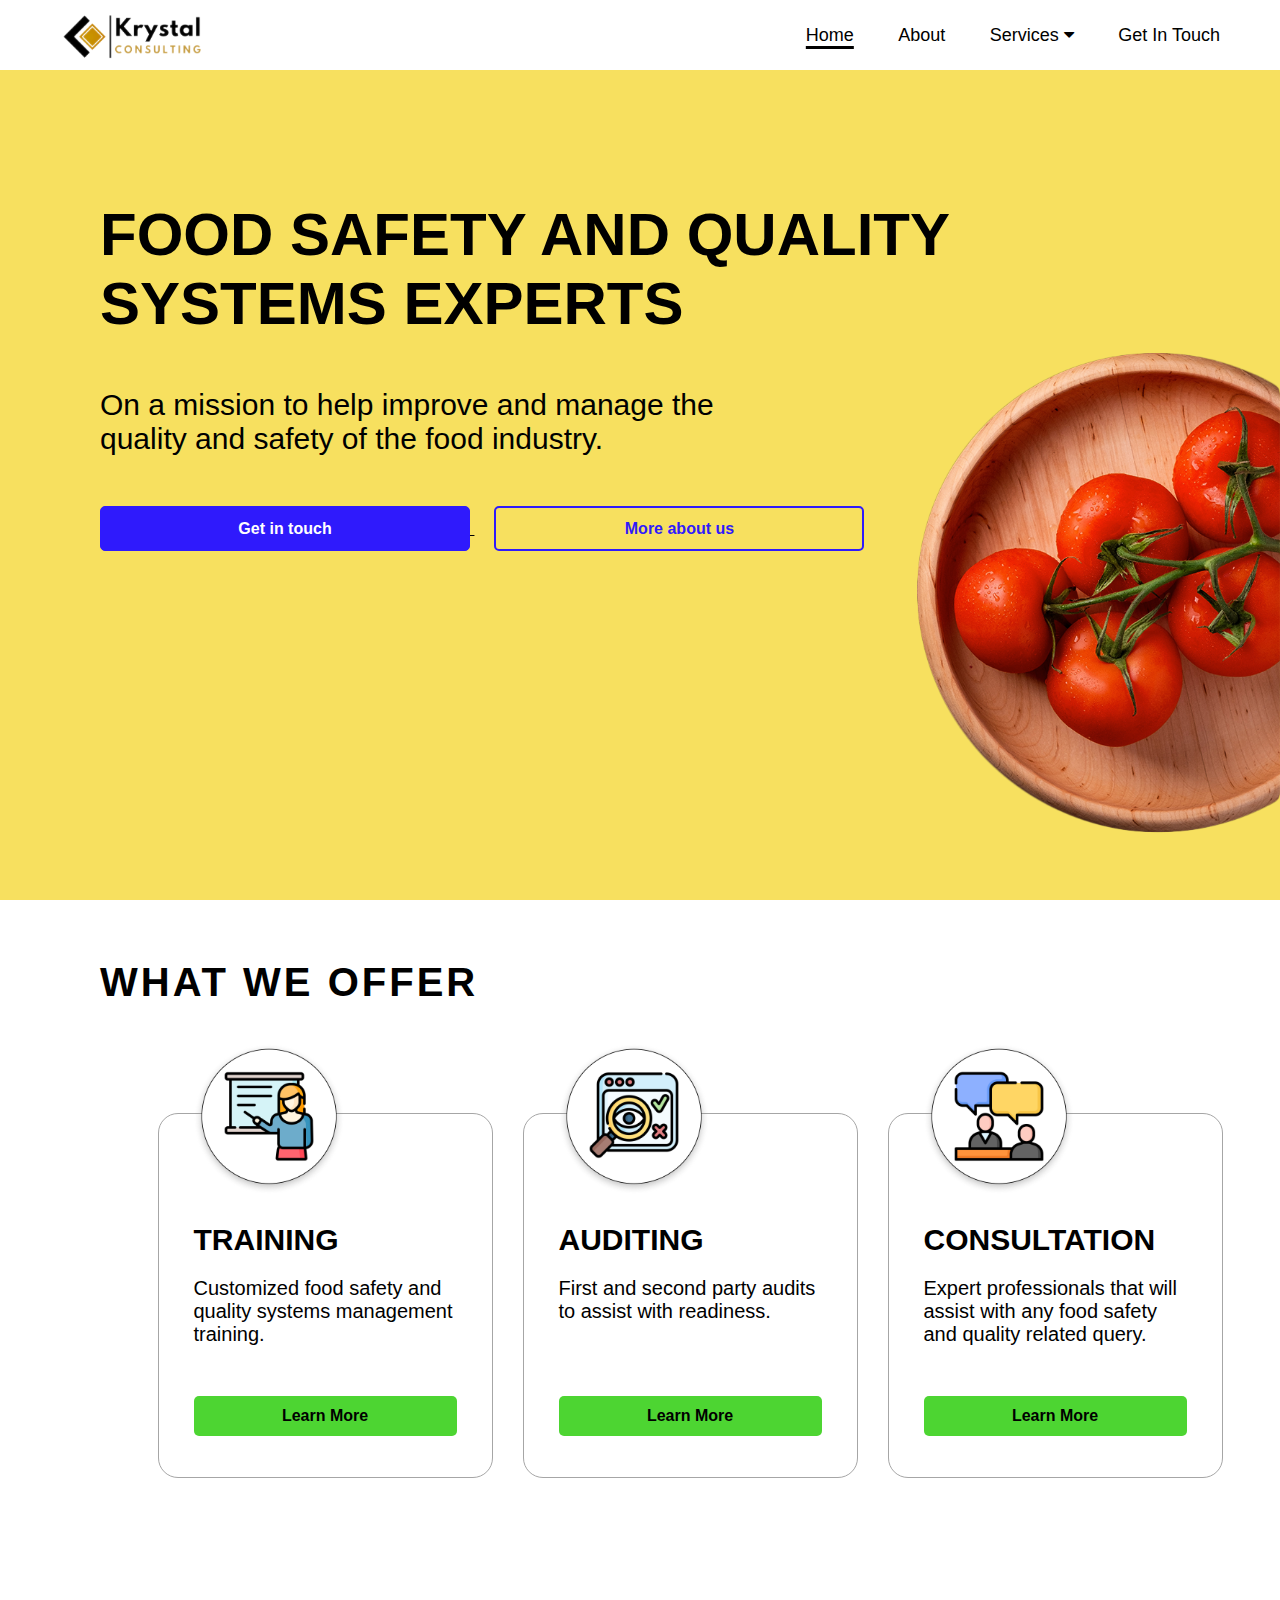
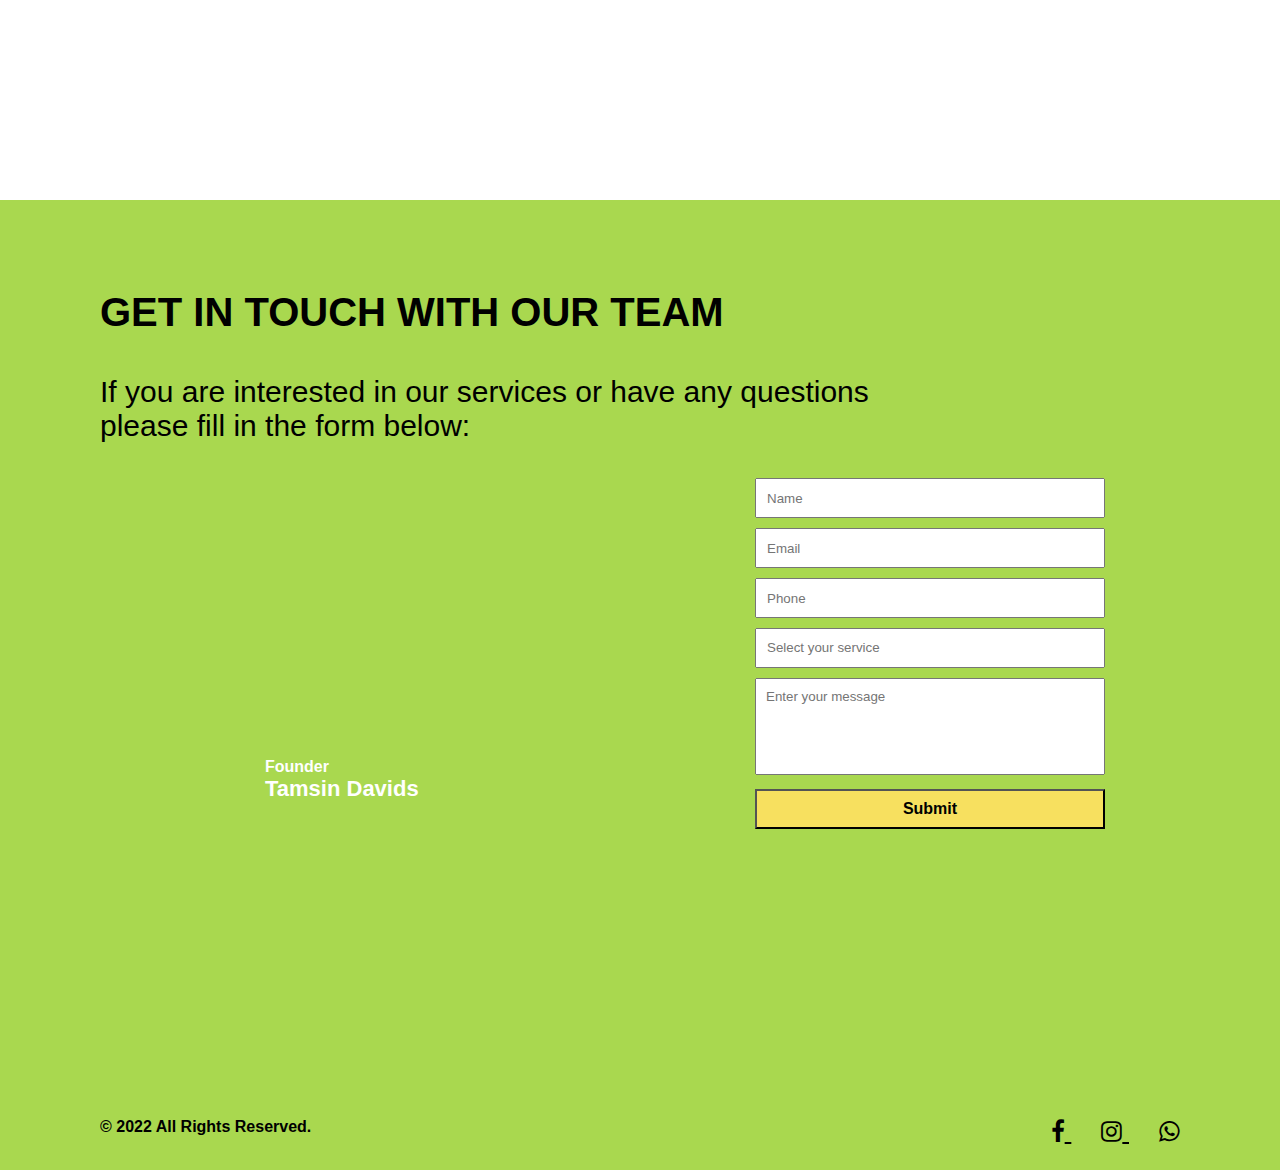
==== index.html @ a452b906 "Update index.html" ====
<!DOCTYPE html>
<html lang="en">

<head>
    <meta charset="UTF-8">
    <meta http-equiv="X-UA-Compatible" content="IE=edge">
    <meta name="viewport" content="width=device-width, initial-scale=1.0">
    <title>Krystal Consulting</title>
    <link rel="stylesheet" href="/css/styles.css">
    <link rel="icon" type="image/png" href="/images/favicon-16x16.png" sizes="16x16" />
    <link rel="icon" type="image/png" href="/images/favicon-32x32.png" sizes="32x32" />
    <link rel="stylesheet" href="https://cdnjs.cloudflare.com/ajax/libs/font-awesome/4.7.0/css/font-awesome.min.css">
</head>

<body>
    <nav>
        <!-- <div class="logo">Krystal Consulting</div> -->
        <a href="/Krystal-Consulting/index.html">
            <img src="/images/logo.png" class="logo-image">
        </a>
        <ul>
            <li><a class="active" href="#">Home</a></li>
            <li><a href="/pages/about-us.html">About</a></li>
            <li>
                <a href="#">Services <span class="fa fa-caret-down"></span></a>
                <ul>
                    <li><a href="/pages/training.html">Training</a></li>
                    <li><a href="/pages/auditing.html">Auditing</a></li>
                    <li><a href="/pages/consulting.html">Consulting</a></li>
                </ul>
            </li>
            <li><a href="#contact">Get In Touch</a></li>
        </ul>
    </nav>
    <div class="landing-content-1">
        <h1>FOOD SAFETY AND QUALITY <br>SYSTEMS EXPERTS</h1>
        <h2>On a mission to help improve and manage the <br>quality and safety of the food industry.</h2>
        <a href="#contact">
            <button class="contact-btn">Get in touch</button>
        </a>
        <a href="/pages/about-us.html">
            <button class="about-btn">More about us</button>
        </a>
        <img src="/images/Tomato.png" class="feature-img">
    </div>
    <div class="landing-content-2">
        <h1>WHAT WE OFFER</h1>
        <div class="services-box">
            <div class="service-card">
                <img src="/images/Icon training.png" class="service-icons">
                <h2>TRAINING</h2>
                <p>Customized food safety and quality systems management training.</p>
                <a href="/pages/training.html">
                    <button class="service-card-btn"> Learn More</button>
                </a>
            </div>
            <div class="service-card">
                <img src="/images/icon Audit.png" class="service-icons">
                <h2>AUDITING</h2>
                <p>First and second party audits to assist with readiness. <br>&nbsp;</p>
                <a href="/pages/auditing.html">
                    <button class="service-card-btn"> Learn More</button>
                </a>
            </div>
            <div class="service-card">
                <img src="/images/Icon consulting.png" class="service-icons">
                <h2>CONSULTATION</h2>
                <p>Expert professionals that will assist with any food safety and quality related query.</p>
                <a href="/pages/consulting.html">
                    <button class="service-card-btn"> Learn More</button>
                </a>
            </div>
        </div>
    </div>
    <div class="contact-content" id="contact">
        <h1>GET IN TOUCH WITH OUR TEAM</h1>
        <p>If you are interested in our services or have any questions
            <br>please fill in the form below:
        </p>
        <div class="contact-box">
            <div class="profile-pic">
                <h2>Founder<br><span>Tamsin Davids</span></h2>
            </div>
            <div class="contact-form">
                <form action="#" class="contact-us-form">
                    <input name="name" type="text" placeholder="Name">
                    <input name="email" type="email" placeholder="Email">
                    <input name="phone" type="number" placeholder="Phone">
                    <input type="text" name="contact-services" placeholder="Select your service"
                        list="contact-services">
                    <datalist id="contact-services">
                        <option value="Auditing">
                        <option value="Training">
                        <option value="Consulting">
                    </datalist>
                    <textarea name="message" rows="5" placeholder="Enter your message"></textarea>
                    <button class="contact-us-btn">Submit</button>
                </form>
            </div>
        </div>
    </div>
    <footer class="footer">
        <div class="copyright">
            &copy; 2022 All Rights Reserved.
        </div>
        <div class="social-links">
            <a href="https://www.facebook.com/profile.php?id=100067646456523">
                <i class="fa fa-facebook-f"></i>
            </a>
            <a href="https://www.instagram.com/krystal_farms/">
                <i class="fa fa-instagram"></i>
            </a>
            <a href="https://wa.me/27670206559?text=Hello">
                <i class="fa fa-whatsapp"></i>
            </a>
        </div>
    </footer>
</body>

</html>
---- css/styles.css ----
*{
    margin: 0;
    padding: 0;
    font-family: 'Poppins', sans-serif;
    font-weight: 500;
    box-sizing: border-box;
    color: black;
}
body{
    background: #FFF;
}
nav{
    background: #FFF;
    position: fixed;
    width: 100%;
    z-index: 1;
}
nav::after{
    content: '';
    clear: both;
    display: table;
}
/* nav .logo{
    float: left;
    font-size: 27px;
    font-weight: 600;
    line-height: 70px;
    padding-left: 60px;
} */
nav .logo-image{
    float: left;
    height: 60px;
    padding-left: 60px;
    padding-top: 10px;
}
nav ul{
    float: right;
    list-style: none;
    margin-right: 40px;
    position: relative;
}
nav ul li{
    display: inline-block;
    margin: 0 5px;
}
nav ul li a{
    text-decoration: none;
    line-height: 70px;
    font-size: 18px;
    padding: 8px 15px;
}
nav ul li a:hover{
    background: #FFF;
    transition: .5s;
    color: #A6A6A6;
}
nav ul ul{
    position: absolute;
    top: 70px;
    opacity: 0;
    visibility: hidden;
    transition: 0.5s;
}
nav ul li:hover > ul{
    opacity: 1;
    top: 70px;
    visibility: visible;
    
}
nav ul ul li{
    position: relative;
    margin: 0;
    width: 150px;
    float: none;
    display: list-item;
    border-bottom: 1px solid rgba(0, 0, 0, 0.3);
    background: #FFF;
}
nav ul ul li a{
    line-height: 50px;
}
a.active{
    background: #FFF;
    margin-top: 10px;
    transition: .5s;
    color: #000;
    text-decoration: underline;
    text-decoration-thickness: 3px;
    text-underline-offset: 5px;
}

/* 
==========================================================
Landing Page 
==========================================================
*/

.landing-content-1{
    background: #F7E05F;
    height: 100vh;
    width: 100%;
    padding-left: 100px;
}
.landing-content-1 h1{
    padding-top: 200px;
    font-size: 60px;
    font-weight: 700;
}
.landing-content-1 h2{
    padding-top: 50px;
    padding-bottom: 50px;
    font-size: 30px;
    font-weight: 500;
}
.landing-content-1 .contact-btn{
    height: 45px;
    width: 370px;
    padding: 5px 15px;
    background-color: #2F1AFC;
    border: 1px solid #2F1AFC;
    font-size: 16px;
    font-weight: 600;
    color: #FFF;
    line-height: 1;
    border-radius: 5px;
    outline: none;
    cursor: pointer;
    transition: .3s;
    margin: 0;
}
.landing-content-1 .about-btn{
    height: 45px;
    width: 370px;
    padding: 5px 15px;
    background-color: transparent;
    border: 2px solid #2F1AFC;
    font-size: 16px;
    font-weight: 600;
    color: #2F1AFC;
    line-height: 1;
    border-radius: 5px;
    outline: none;
    cursor: pointer;
    transition: .3s;
    margin-left: 20px;
}
.landing-content-1 .feature-img{
    height: 500px;
    position: absolute;
    bottom: 60px;
    right: 0px;
}
.landing-content-2{
    height: 100vh;
    width: 100%;
    padding-left: 100px;
}
.landing-content-2 h1{
    padding-top: 60px;
    font-size: 40px;
    font-weight: 600;
    letter-spacing: 3px;
}
.services-box{
    display: flex;
    justify-content: center;
    align-items: center;
    margin-top: 90px;
    min-height: 400px;
}
.service-card{
    height: 365px;
    width: 335px;
    padding: 20px 35px;
    background: #fff;
    border-radius: 20px;
    border: 1px solid #A6A6A6;
    margin: 15px;
    position: relative;
}
.service-icons{
    height: 150px;
    margin-top: -90px;
}
.service-card h2{
    font-size: 30px;
    font-weight: 600;
    padding-top: 25px;
}
.service-card p{
    font-size: 20px;
    font-weight: 500;
    padding-top: 20px;
}
.service-card .service-card-btn{
    height: 40px;
    width: 100%;
    margin-top: 50px;
    font-size: 16px;
    font-weight: 600;
    border: 0px;
    border-radius: 5px;
    background: #4DD532;
}
.contact-content{
    background: #A9D84F;
    height: 100vh;
    width: 100%;
    padding-left: 100px;
}
.contact-content h1{
    padding-top: 90px;
    font-size: 40px;
    font-weight: 600;
}
.contact-content p{
    padding-top: 40px;
    font-size: 30px;
    font-weight: 500;
}
.contact-content .contact-box{
    display: flex;
    margin-top: 30px;
    margin-left: 150px;
}
.contact-content .profile-pic {
    height: 350px;
    width: 320px;
    padding-left: 15px;
    padding-right: 15px;
    padding-top: 285px;
    background: url(/Krystal-Consulting/images/profile.jpg);
    background-size: cover;
    background-position: center;
    background-repeat: no-repeat;
}
.contact-content .profile-pic h2{
    font-size: 16px;
    font-weight: 600;
    color: #FFF;
}
.contact-content .profile-pic span{
    font-size: 22px;
    font-weight: 600;
    color: #FFF;
}
.contact-content .contact-form{
    width: 350px;
    margin-left: 50px;
    margin: auto;
}
.contact-content .contact-form input{
    height: 40px;
    padding: 5px 10px;
    width: 100%;
    margin: 5px;
}
.contact-content .contact-form textarea{
    width: 100%;
    padding: 10px 10px;
    resize: none;
    margin: 5px;
}
.contact-content .contact-form .contact-us-btn{
    height: 40px;
    width: 100%;
    margin: 5px;
    background: #F7E05F;
    font-size: 16px;
    font-weight: 600;
}
.footer{
    height: 70px;
    width: 100%;
    padding-left: 100px;
    padding-right: 100px;
    padding-top: 18px;
    background: #A9D84F;
    display: inline-block;
}
.footer .copyright{
    font-size: 16px;
    font-weight: 600;
    float: left;
}
.footer .social-links{
    float: right;
}
.footer .social-links a{
    padding-left: 30px;
    font-size: 24px;
}


/* 
==========================================================
About Page 
==========================================================
*/

.about-content-1{
    background-image: url(/Krystal-Consulting/images/Eggs-layover.png);
    background-position: center;
    background-repeat: no-repeat;
    background-size: cover;
    height: 100vh;
    width: 100%;
}
.about-content-1 h1{
    padding-left: 100px;
    padding-top: 100px;
    font-size: 70px;
    font-weight: 700;
}
.about-content-1 h2{
    padding-left: 100px;
    padding-top: 60px;
    font-size: 30px;
    font-weight: 500;
}
.about-content-2{
    margin-bottom: 40px;
}
.about-content-2 h1{
    padding-left: 100px;
    padding-top: 60px;
    font-size: 48px;
    font-weight: 500;
    color: #282828;
}
.about-content-2 h1 strong{
    font-size: 48px;
    font-weight: 600;
}
.about-content-2 h2{
    padding-left: 100px;
    padding-top: 60px;
    font-size: 30px;
    font-weight: 500;
}
.about-content-2 h3{
    padding-left: 100px;
    padding-top: 90px;
    font-size: 40px;
    font-weight: 600;
    letter-spacing: 3px;
}
.about-content-3{
    height: 55vh;
    width: 100%;
    background: #A9D84F;
    padding-right: 100px;
}
.about-content-3 h1{
    padding-left: 100px;
    padding-top: 80px;
    padding-bottom: 30px;
    font-size: 40px;
    font-weight: 600;
}
hr {
    border: 0;
    border-top: 2px solid grey;
    margin-left: 100px;
    margin-top: 45px;          
}
.about-content-3 .companies-box{
    display: flex;
    margin-top: 30px;
    margin-left: 10%;
}
.about-content-3 .company-logo{
    margin: auto;
    height: 120px;
}

/* 
==========================================================
Training Page 
==========================================================
*/

.training-content-1{
    height: 100vh;
    width: 100%;
    padding-left: 100px;
    background: url(/Krystal-Consulting/images/consulting-bg.png);
    background-position: center;
    background-repeat: no-repeat;
    background-size: cover;
}
.training-content-1 h1{
    padding-top: 100px;
    padding-bottom: 60px;
    font-size: 60px;
    font-weight: 600;
}
.training-content-1 ul{
    padding-left: 25px;
}
.training-content-1 li{
    padding-top: 10px;
    font-size: 28px;
    font-weight: 500;
}
.training-content-1 .services-img{
    height: 350px;
    position: absolute;
    bottom: -5px;
    right: 90px;
}
.training-content-2{
    margin-bottom: 40px;
}
.training-content-2 h1{
    padding-left: 100px;
    padding-top: 60px;
    font-size: 48px;
    font-weight: 500;
    color: #282828;
}
.training-content-2 h1 strong{
    font-size: 48px;
    font-weight: 600;
}
.training-content-2 h2{
    padding-left: 100px;
    padding-top: 60px;
    font-size: 30px;
    font-weight: 500;
}
.training-content-2 h3{
    padding-left: 100px;
    padding-top: 90px;
    font-size: 40px;
    font-weight: 600;
    letter-spacing: 3px;
}
.service-card h4{
    font-size: 30px;
    font-weight: 600;
    padding-top: 25px;
}
.contact-content .contact-box-1{
    display: flex;
    margin-top: 30px;
}
.contact-content .contact-form-1{
    width: 400px;
}
.contact-content .contact-form-1 input{
    height: 40px;
    padding: 5px 10px;
    width: 100%;
    margin: 5px;
}
.contact-content .contact-form-1 textarea{
    width: 100%;
    padding: 10px 10px;
    resize: none;
    margin: 5px;
}
.contact-content .contact-form-1 .contact-us-btn{
    height: 40px;
    width: 100%;
    margin: 5px;
    background: #F7E05F;
    font-size: 16px;
    font-weight: 600;
}

/* 
==========================================================
Auditing Page 
==========================================================
*/

.auditing-content-1{
    height: 100vh;
    width: 100%;
    padding-left: 100px;
    background: url(/Krystal-Consulting/images/auditing-bg.png);
    background-position: center;
    background-repeat: no-repeat;
    background-size: cover;
}
.auditing-content-1 p{
    font-size: 28px;
    font-weight: 500;
    padding-bottom: 30px;
}
.auditing-content-1 h1{
    padding-top: 100px;
    padding-bottom: 30px;
    font-size: 60px;
    font-weight: 600;
}
.auditing-content-1 ul{
    padding-left: 25px;
}
.auditing-content-1 li{
    padding-top: 10px;
    font-size: 28px;
    font-weight: 500;
}
.auditing-content-1 .services-img{
    height: 350px;
    position: absolute;
    bottom: -5px;
    right: 90px;
}
.auditing-content-2 h1{
    padding-left: 100px;
    padding-top: 60px;
    font-size: 30px;
    font-weight: 600;
}
.services-box-1{
    display: flex;
    justify-content: center;
    align-items: center;
    margin-top: 20px;
    min-height: 400px;
}
.service-card-1{
    height: 300px;
    width: 310px;
    padding: 20px 35px;
    background: #fff;
    border-radius: 20px;
    border: 1px solid #A6A6A6;
    margin: 15px;
    position: relative;
}
.service-card-1 h4{
    padding-bottom: 20px;
    font-size: 30px;
    font-weight: 600;
}
.service-card-1 p{
    font-size: 20px;
}
.auditing-content-3{
    margin-bottom: 40px;
}
.auditing-content-3 h1{
    padding-left: 100px;
    padding-top: 60px;
    font-size: 48px;
    font-weight: 500;
    color: #282828;
}
.auditing-content-3 h1 strong{
    font-size: 48px;
    font-weight: 600;
}
.auditing-content-3 h2{
    padding-left: 100px;
    padding-top: 60px;
    font-size: 30px;
    font-weight: 500;
}
.auditing-content-3 h3{
    padding-left: 100px;
    padding-top: 90px;
    font-size: 40px;
    font-weight: 600;
    letter-spacing: 3px;
}


/* 
==========================================================
Consulting Page 
==========================================================
*/

.consulting-content-1{
    height: 100vh;
    width: 100%;
    padding-left: 100px;
    background: url(/Krystal-Consulting/images/consulting-bg.png);
    background-position: center;
    background-repeat: no-repeat;
    background-size: cover;
}
.consulting-content-1 p{
    font-size: 28px;
    font-weight: 500;
    padding-bottom: 30px;
}
.consulting-content-1 h1{
    padding-top: 100px;
    padding-bottom: 30px;
    font-size: 60px;
    font-weight: 600;
}
.consulting-content-1 ul{
    padding-left: 25px;
}
.consulting-content-1 li{
    width: 700px;
    padding-top: 10px;
    font-size: 28px;
    font-weight: 500;
}
.consulting-content-1 .services-img{
    height: 350px;
    position: absolute;
    bottom: -5px;
    right: 90px;
}
.consulting-content-2{
    margin-bottom: 40px;
}
.consulting-content-2 h1{
    padding-left: 100px;
    padding-top: 60px;
    font-size: 48px;
    font-weight: 500;
    color: #282828;
}
.consulting-content-2 h1 strong{
    font-size: 48px;
    font-weight: 600;
}
.consulting-content-2 h2{
    padding-left: 100px;
    padding-top: 60px;
    font-size: 30px;
    font-weight: 500;
}
.consulting-content-2 h3{
    padding-left: 100px;
    padding-top: 90px;
    font-size: 40px;
    font-weight: 600;
    letter-spacing: 3px;
}
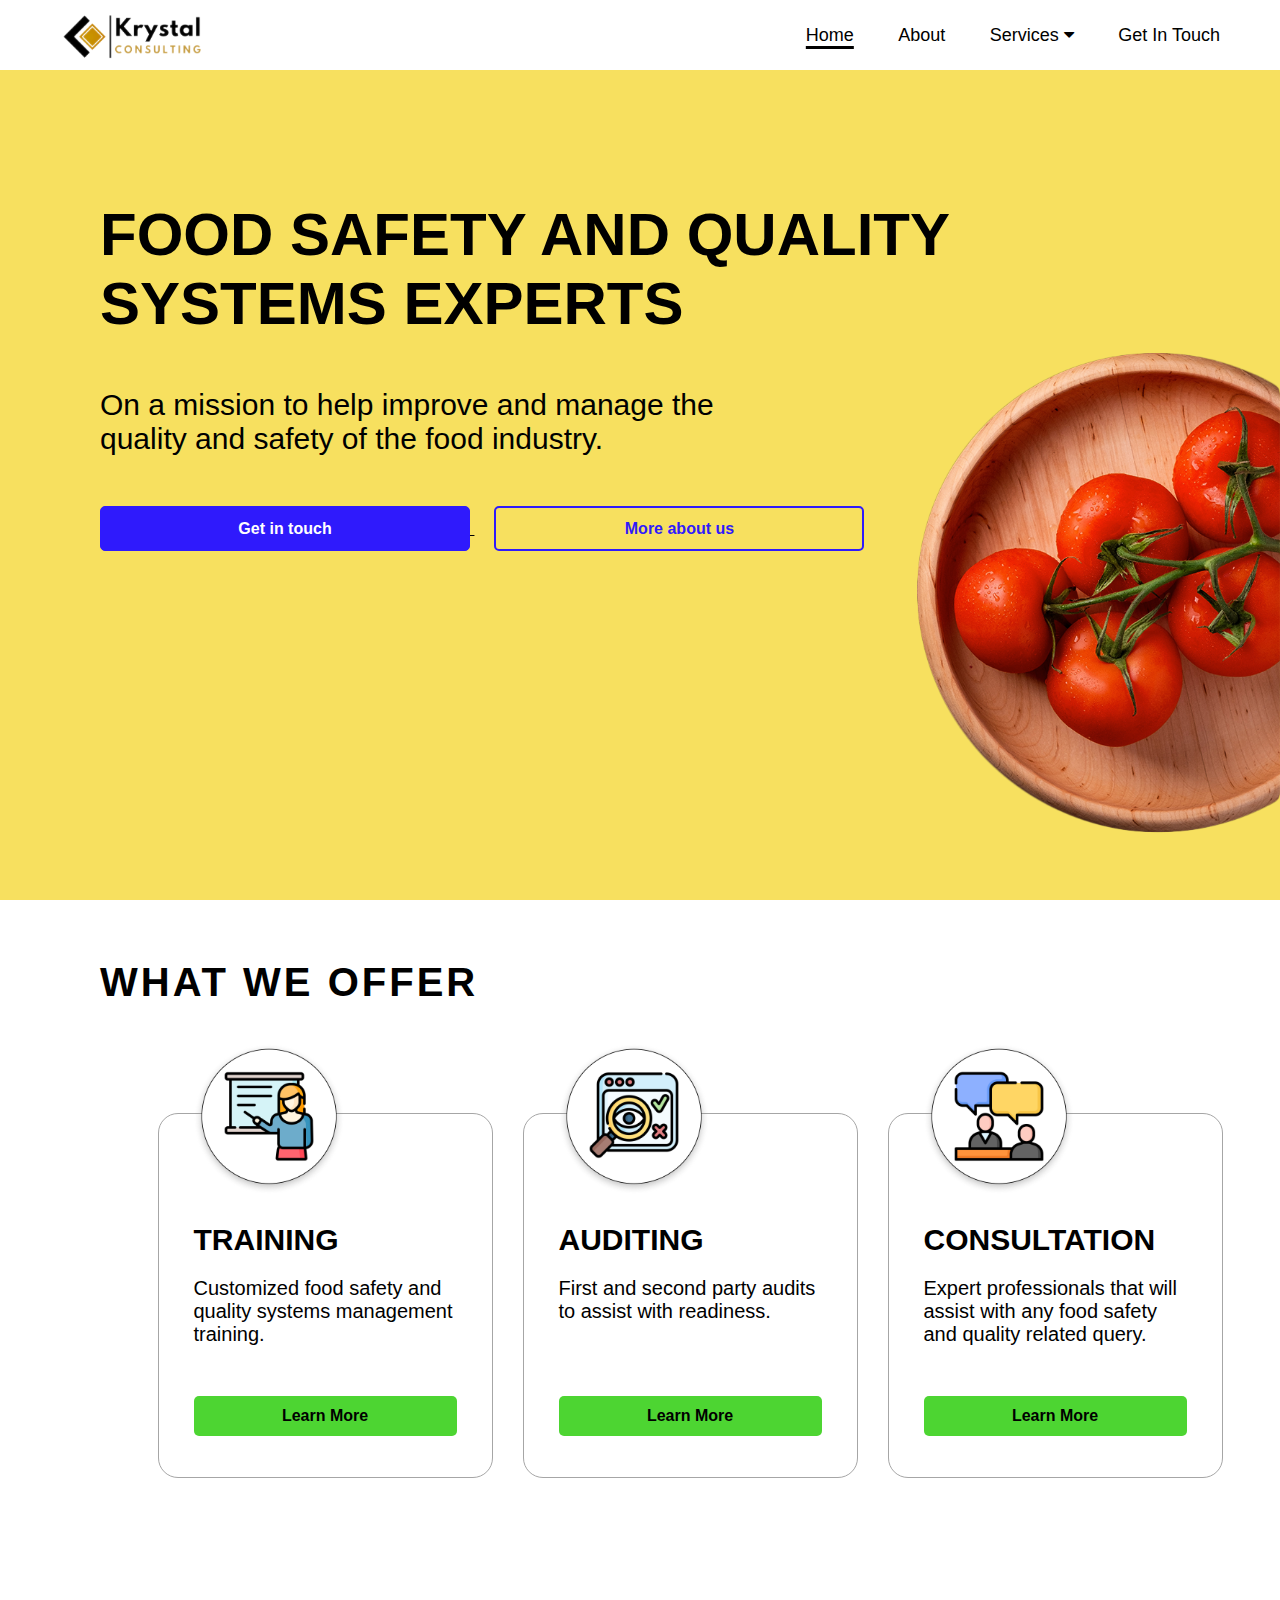
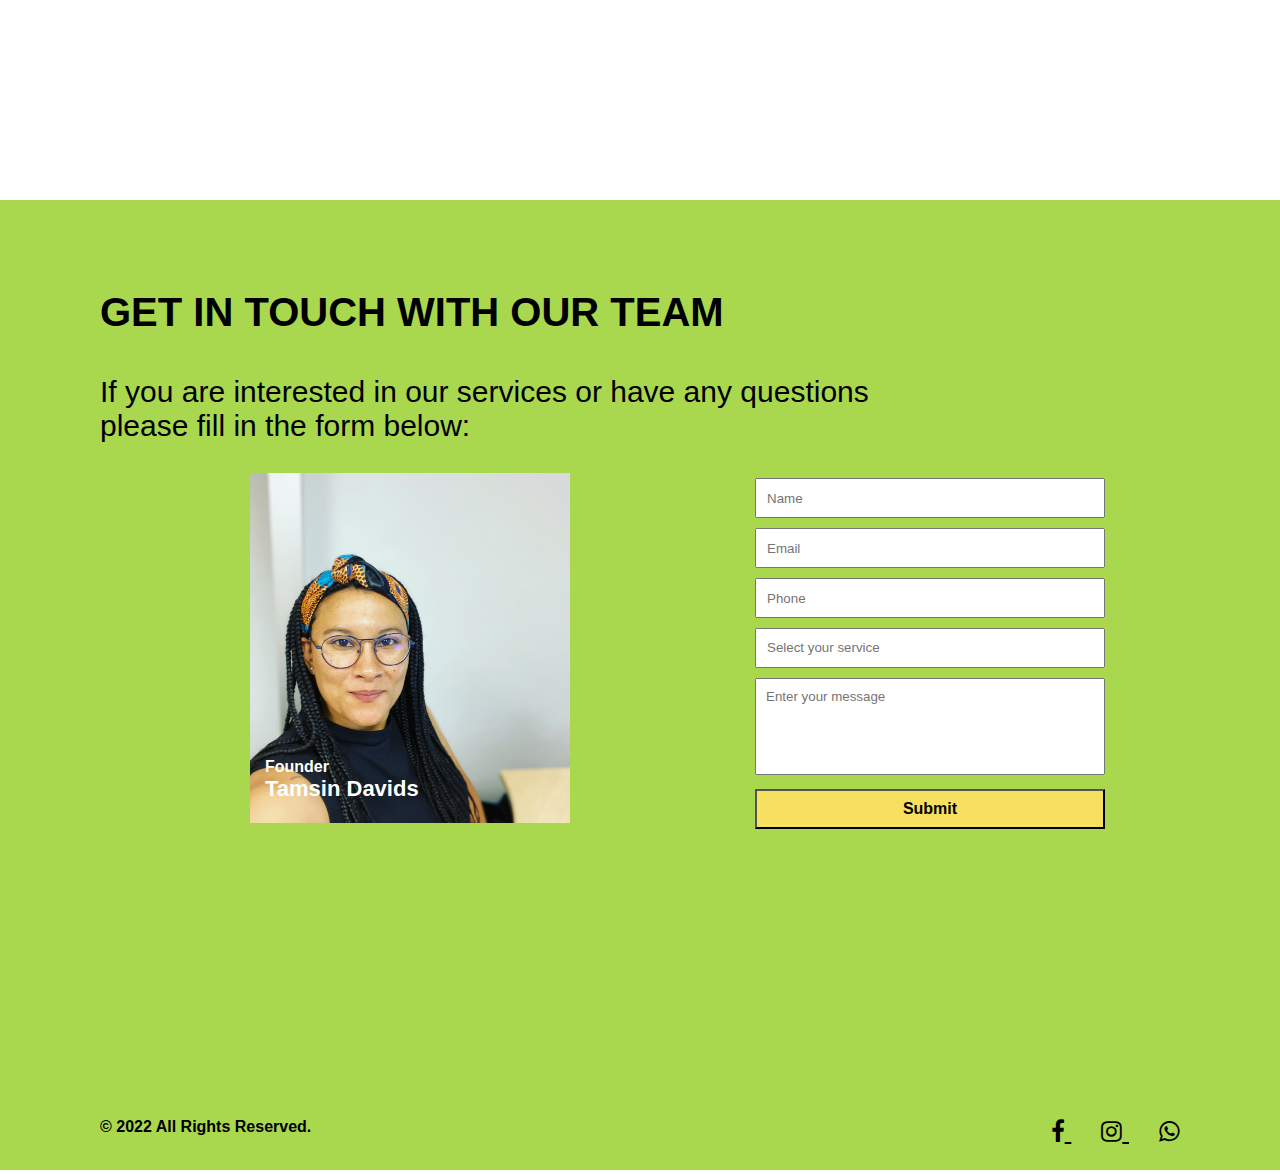
==== commit ea5b3a67: "form changes" ====
--- a/index.html
+++ b/index.html
@@ -82,9 +82,9 @@
                 <h2>Founder<br><span>Tamsin Davids</span></h2>
             </div>
             <div class="contact-form">
-                <form action="#" class="contact-us-form">
+                <form action="https://formspree.io/f/xnqwrpla" method="POST" class="contact-us-form">
                     <input name="name" type="text" placeholder="Name">
-                    <input name="email" type="email" placeholder="Email">
+                    <input name="email" name="" type="email" placeholder="Email">
                     <input name="phone" type="number" placeholder="Phone">
                     <input type="text" name="contact-services" placeholder="Select your service"
                         list="contact-services">
@@ -94,7 +94,7 @@
                         <option value="Consulting">
                     </datalist>
                     <textarea name="message" rows="5" placeholder="Enter your message"></textarea>
-                    <button class="contact-us-btn">Submit</button>
+                    <button type="submit" class="contact-us-btn">Submit</button>
                 </form>
             </div>
         </div>
--- a/css/styles.css
+++ b/css/styles.css
@@ -229,7 +229,7 @@
     padding-left: 15px;
     padding-right: 15px;
     padding-top: 285px;
-    background: url(/Krystal-Consulting/images/profile.jpg);
+    background: url(/images/profile.jpg);
     background-size: cover;
     background-position: center;
     background-repeat: no-repeat;
@@ -299,7 +299,7 @@
 */
 
 .about-content-1{
-    background-image: url(/Krystal-Consulting/images/Eggs-layover.png);
+    background-image: url(/images/Eggs-layover.png);
     background-position: center;
     background-repeat: no-repeat;
     background-size: cover;
@@ -384,7 +384,7 @@
     height: 100vh;
     width: 100%;
     padding-left: 100px;
-    background: url(/Krystal-Consulting/images/consulting-bg.png);
+    background: url(/images/consulting-bg.png);
     background-position: center;
     background-repeat: no-repeat;
     background-size: cover;
@@ -479,7 +479,7 @@
     height: 100vh;
     width: 100%;
     padding-left: 100px;
-    background: url(/Krystal-Consulting/images/auditing-bg.png);
+    background: url(/images/auditing-bg.png);
     background-position: center;
     background-repeat: no-repeat;
     background-size: cover;
@@ -579,7 +579,7 @@
     height: 100vh;
     width: 100%;
     padding-left: 100px;
-    background: url(/Krystal-Consulting/images/consulting-bg.png);
+    background: url(/images/consulting-bg.png);
     background-position: center;
     background-repeat: no-repeat;
     background-size: cover;
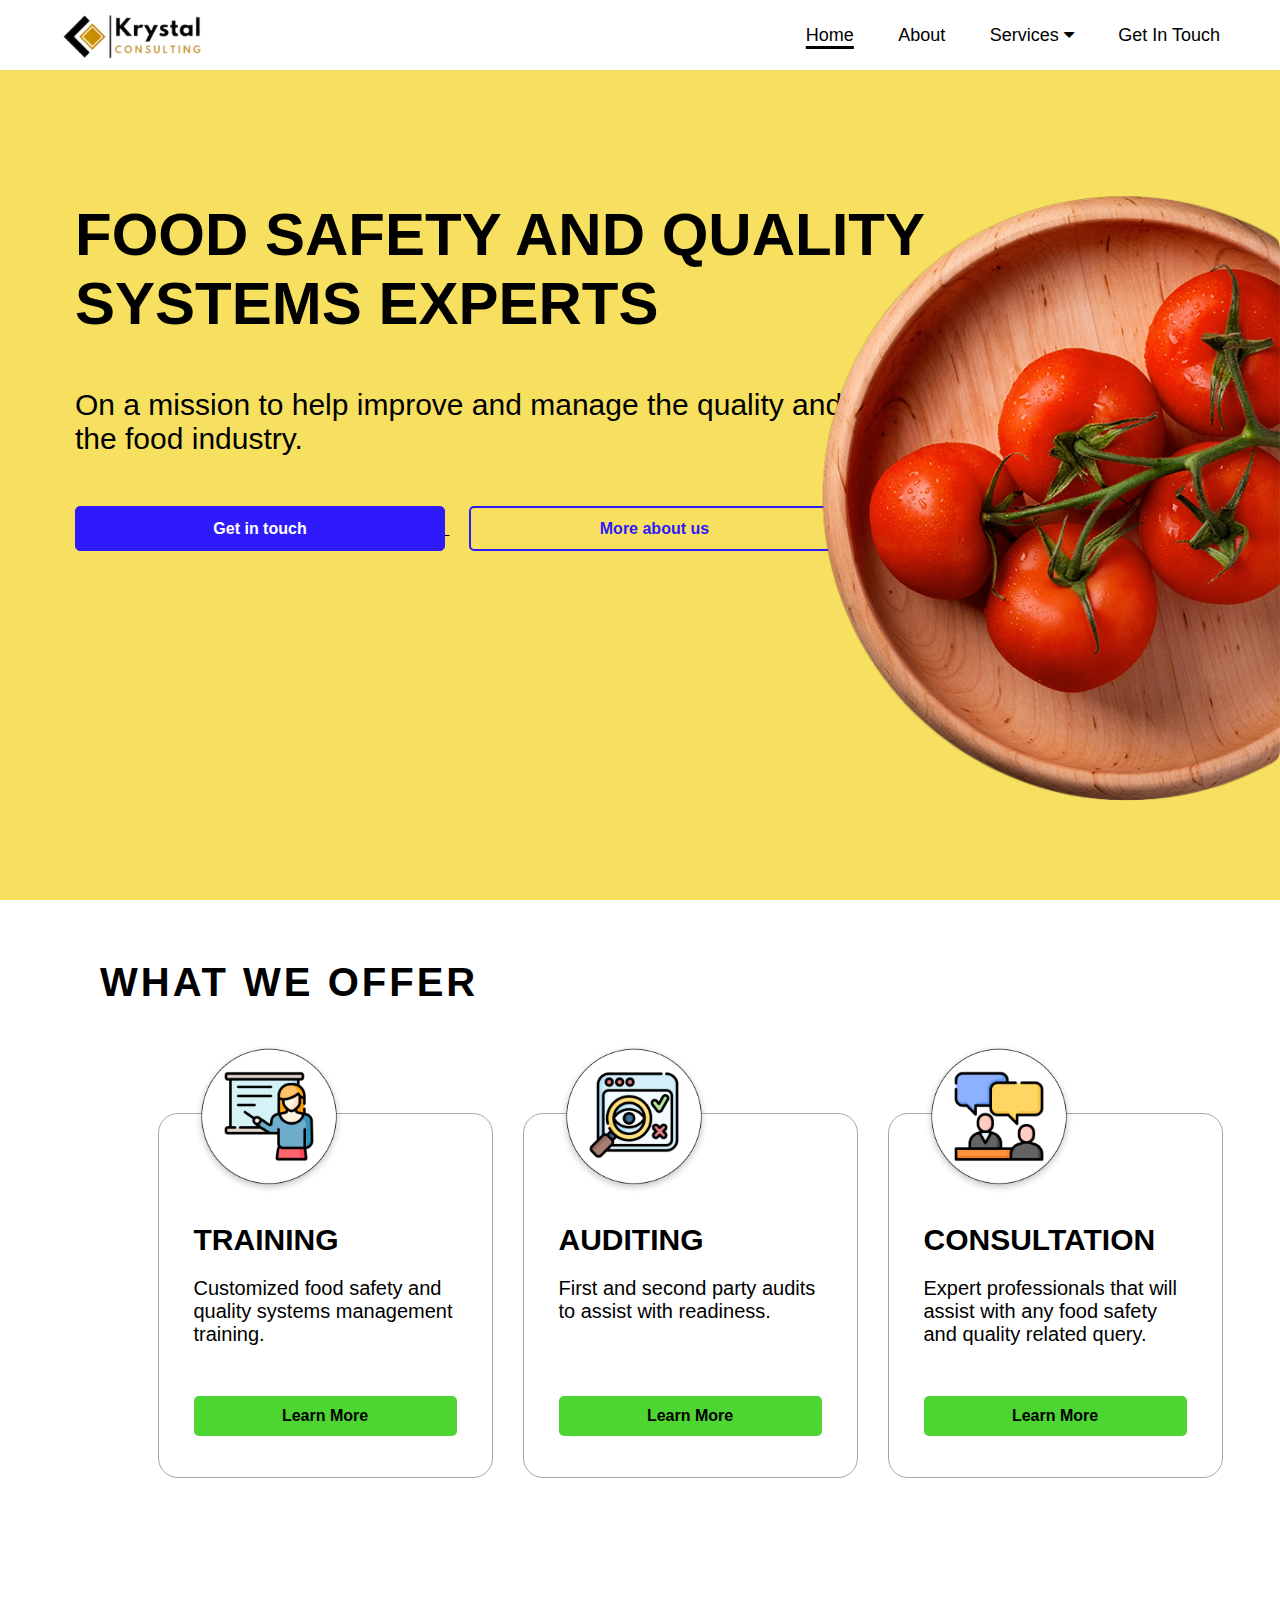
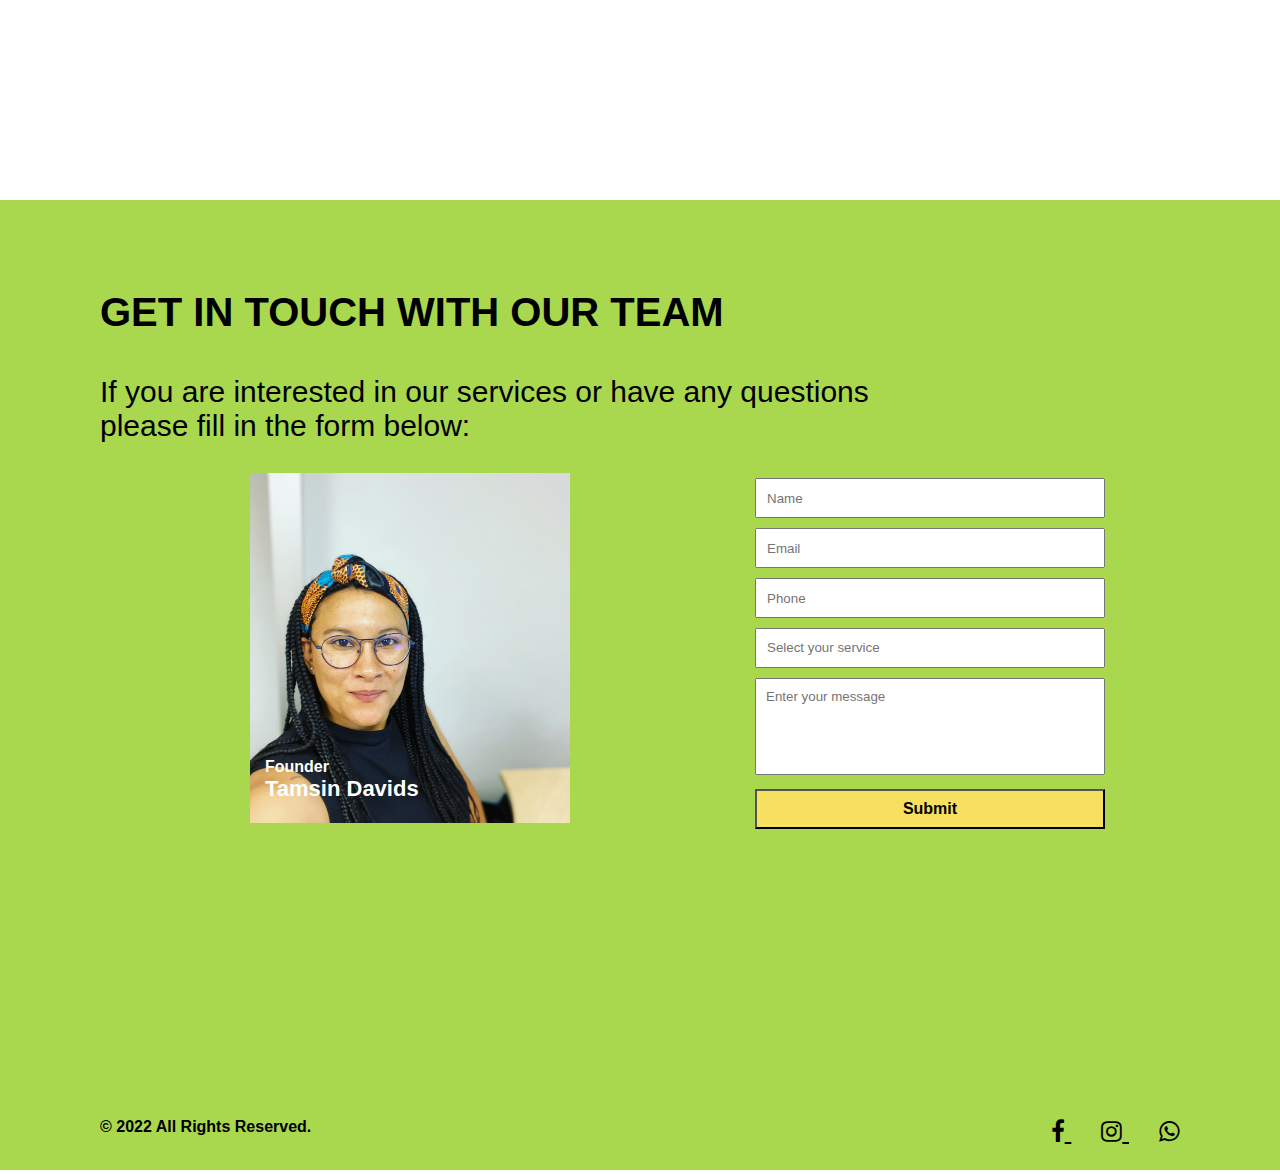
==== commit 7d4780fa: "index tablet view" ====
--- a/index.html
+++ b/index.html
@@ -18,11 +18,17 @@
         <a href="/Krystal-Consulting/index.html">
             <img src="/images/logo.png" class="logo-image">
         </a>
+        <label for="btn" class="logoicon">
+            <span class="fa fa-bars"></span>
+        </label>
+        <input type="checkbox" id="btn" class="checkbox">
         <ul>
             <li><a class="active" href="#">Home</a></li>
             <li><a href="/pages/about-us.html">About</a></li>
             <li>
+                <label for="btn-1" class="show">Services <span class="fa fa-caret-down"></span></label>
                 <a href="#">Services <span class="fa fa-caret-down"></span></a>
+                <input type="checkbox" id="btn-1" class="checkbox">
                 <ul>
                     <li><a href="/pages/training.html">Training</a></li>
                     <li><a href="/pages/auditing.html">Auditing</a></li>
@@ -32,16 +38,18 @@
             <li><a href="#contact">Get In Touch</a></li>
         </ul>
     </nav>
-    <div class="landing-content-1">
-        <h1>FOOD SAFETY AND QUALITY <br>SYSTEMS EXPERTS</h1>
-        <h2>On a mission to help improve and manage the <br>quality and safety of the food industry.</h2>
-        <a href="#contact">
-            <button class="contact-btn">Get in touch</button>
-        </a>
-        <a href="/pages/about-us.html">
-            <button class="about-btn">More about us</button>
-        </a>
-        <img src="/images/Tomato.png" class="feature-img">
+    <div class="landing-content-1-container">
+        <div class="landing-content-1">
+            <h1>FOOD SAFETY AND QUALITY SYSTEMS EXPERTS</h1>
+            <h2>On a mission to help improve and manage the quality and safety of the food industry.</h2>
+            <a href="#contact">
+                <button class="contact-btn">Get in touch</button>
+            </a>
+            <a href="/pages/about-us.html">
+                <button class="about-btn">More about us</button>
+            </a>
+            <img src="/images/Tomato.png" class="feature-img">
+        </div>
     </div>
     <div class="landing-content-2">
         <h1>WHAT WE OFFER</h1>
@@ -84,7 +92,7 @@
             <div class="contact-form">
                 <form action="https://formspree.io/f/xnqwrpla" method="POST" class="contact-us-form">
                     <input name="name" type="text" placeholder="Name">
-                    <input name="email" name="" type="email" placeholder="Email">
+                    <input name="email" type="email" placeholder="Email">
                     <input name="phone" type="number" placeholder="Phone">
                     <input type="text" name="contact-services" placeholder="Select your service"
                         list="contact-services">
--- a/css/styles.css
+++ b/css/styles.css
@@ -1,4 +1,4 @@
-*{
+* {
     margin: 0;
     padding: 0;
     font-family: 'Poppins', sans-serif;
@@ -6,20 +6,24 @@
     box-sizing: border-box;
     color: black;
 }
-body{
+
+body {
     background: #FFF;
 }
-nav{
+
+nav {
     background: #FFF;
     position: fixed;
     width: 100%;
     z-index: 1;
 }
-nav::after{
+
+nav::after {
     content: '';
     clear: both;
     display: table;
 }
+
 /* nav .logo{
     float: left;
     font-size: 27px;
@@ -27,47 +31,54 @@
     line-height: 70px;
     padding-left: 60px;
 } */
-nav .logo-image{
+nav .logo-image {
     float: left;
     height: 60px;
     padding-left: 60px;
     padding-top: 10px;
 }
-nav ul{
+
+nav ul {
     float: right;
     list-style: none;
     margin-right: 40px;
     position: relative;
 }
-nav ul li{
+
+nav ul li {
     display: inline-block;
     margin: 0 5px;
 }
-nav ul li a{
+
+nav ul li a {
     text-decoration: none;
     line-height: 70px;
     font-size: 18px;
     padding: 8px 15px;
 }
-nav ul li a:hover{
+
+nav ul li a:hover {
     background: #FFF;
     transition: .5s;
     color: #A6A6A6;
 }
-nav ul ul{
+
+nav ul ul {
     position: absolute;
     top: 70px;
     opacity: 0;
     visibility: hidden;
     transition: 0.5s;
 }
-nav ul li:hover > ul{
+
+nav ul li:hover>ul {
     opacity: 1;
     top: 70px;
     visibility: visible;
-    
-}
-nav ul ul li{
+
+}
+
+nav ul ul li {
     position: relative;
     margin: 0;
     width: 150px;
@@ -76,10 +87,12 @@
     border-bottom: 1px solid rgba(0, 0, 0, 0.3);
     background: #FFF;
 }
-nav ul ul li a{
+
+nav ul ul li a {
     line-height: 50px;
 }
-a.active{
+
+a.active {
     background: #FFF;
     margin-top: 10px;
     transition: .5s;
@@ -89,30 +102,138 @@
     text-underline-offset: 5px;
 }
 
+.show,
+.logoicon,
+.checkbox {
+    display: none;
+}
+
+@media screen and (max-width: 768px) {
+    nav ul {
+        margin-right: 0px;
+        margin-top: 60px;
+        float: right;
+    }
+
+    nav .logo-image {
+        height: 60px;
+        padding-left: 30px;
+        padding-bottom: 10px;
+        /* width: 100%; */
+    }
+
+    nav ul li,
+    nav ul ul li {
+        display: block;
+        width: 100%;
+    }
+
+    nav ul ul {
+        top: 70px;
+        position: static;
+        border-top: none;
+        float: none;
+        display: none;
+        opacity: 1;
+        visibility: visible;
+    }
+
+    nav ul li a:hover {
+        box-shadow: none;
+    }
+
+    nav ul ul li {
+        position: static;
+    }
+
+    nav ul ul a {
+        padding-left: 40px;
+    }
+
+    nav ul ul li {
+        border-bottom: 0px;
+    }
+
+    nav ul li ul {
+        padding-top: 0px;
+        margin-top: 0px;
+    }
+
+    .show {
+        display: block;
+        color: #000;
+        font-size: 18px;
+        padding: 0 15px;
+        line-height: 70px;
+        cursor: pointer;
+    }
+
+    .show:hover {
+        color: #A6A6A6;
+    }
+
+    .logoicon {
+        display: block;
+        color: #000;
+        position: absolute;
+        right: 40px;
+        line-height: 70px;
+        font-size: 25px;
+        cursor: pointer;
+    }
+
+    .show+a,
+    ul {
+        display: none;
+    }
+
+    [id^=btn]:checked+ul {
+        display: block;
+    }
+}
+
 /* 
 ==========================================================
 Landing Page 
 ==========================================================
 */
-
-.landing-content-1{
+.landing-content-1-container{
     background: #F7E05F;
     height: 100vh;
     width: 100%;
-    padding-left: 100px;
-}
-.landing-content-1 h1{
+}
+.landing-content-1 {
+    width: 76%;
+    padding-left: 75px;
+}
+@media screen and (max-width: 991px) {
+    .landing-content-1{
+        padding-left: 50px;
+    }
+}
+.landing-content-1 h1 {
     padding-top: 200px;
     font-size: 60px;
     font-weight: 700;
 }
-.landing-content-1 h2{
+@media screen and (max-width: 991px) {
+    .landing-content-1 h1{
+        padding-top: 120px;
+        font-size: 50px;
+    }
+}
+.landing-content-1 h2 {
     padding-top: 50px;
     padding-bottom: 50px;
     font-size: 30px;
     font-weight: 500;
 }
-.landing-content-1 .contact-btn{
+@media screen and (max-width: 991px) {
+    .landing-content-1 h2{
+        font-size: 27px;
+    }
+}
+.landing-content-1 .contact-btn {
     height: 45px;
     width: 370px;
     padding: 5px 15px;
@@ -128,7 +249,12 @@
     transition: .3s;
     margin: 0;
 }
-.landing-content-1 .about-btn{
+@media screen and (max-width: 991px) {
+    .landing-content-1 .contact-btn{
+        width: 260px;
+    }
+}
+.landing-content-1 .about-btn {
     height: 45px;
     width: 370px;
     padding: 5px 15px;
@@ -144,31 +270,55 @@
     transition: .3s;
     margin-left: 20px;
 }
-.landing-content-1 .feature-img{
-    height: 500px;
+@media screen and (max-width: 991px) {
+    .landing-content-1 .about-btn{
+        width: 260px;
+    }
+}
+.landing-content-1 .feature-img {
+    height: 70%;
     position: absolute;
-    bottom: 60px;
+    top: 20%;
     right: 0px;
 }
-.landing-content-2{
+
+@media screen and (max-width: 991px) {
+    .landing-content-1 .feature-img {
+        height: 55%;
+    }
+}
+
+.landing-content-2 {
     height: 100vh;
     width: 100%;
     padding-left: 100px;
 }
-.landing-content-2 h1{
+@media screen and (max-width: 991px) {
+    .landing-content-2{
+        padding-left: 40px;
+        padding-right: 20px;
+    }
+}
+.landing-content-2 h1 {
     padding-top: 60px;
     font-size: 40px;
     font-weight: 600;
     letter-spacing: 3px;
 }
-.services-box{
+@media screen and (max-width: 991px) {
+    .landing-content-2 h1{
+        font-size: 35px;
+    }
+}
+.services-box {
     display: flex;
     justify-content: center;
     align-items: center;
     margin-top: 90px;
     min-height: 400px;
 }
-.service-card{
+
+.service-card {
     height: 365px;
     width: 335px;
     padding: 20px 35px;
@@ -178,21 +328,38 @@
     margin: 15px;
     position: relative;
 }
-.service-icons{
+@media screen and (max-width: 991px) {
+    .service-card{
+        padding: 10px 25px;
+    }
+}
+.service-icons {
     height: 150px;
     margin-top: -90px;
 }
-.service-card h2{
+
+.service-card h2 {
     font-size: 30px;
     font-weight: 600;
     padding-top: 25px;
 }
-.service-card p{
+@media screen and (max-width: 991px) {
+    .service-card h2{
+        font-size: 27px;
+        padding-top: 22px;
+    }
+}
+.service-card p {
     font-size: 20px;
     font-weight: 500;
     padding-top: 20px;
 }
-.service-card .service-card-btn{
+@media screen and (max-width: 991px) {
+    .service-card p{
+        font-size: 18px;
+    }
+}
+.service-card .service-card-btn {
     height: 40px;
     width: 100%;
     margin-top: 50px;
@@ -202,26 +369,50 @@
     border-radius: 5px;
     background: #4DD532;
 }
-.contact-content{
+
+.contact-content {
     background: #A9D84F;
     height: 100vh;
     width: 100%;
     padding-left: 100px;
 }
-.contact-content h1{
+@media screen and (max-width: 991px) {
+    .contact-content {
+        padding-left: 50px;
+    }
+}
+.contact-content h1 {
     padding-top: 90px;
     font-size: 40px;
     font-weight: 600;
 }
-.contact-content p{
+@media screen and (max-width: 991px) {
+    .contact-content h1{
+        padding-top: 60px;
+        font-size: 30px;
+    }
+}
+.contact-content p {
     padding-top: 40px;
     font-size: 30px;
     font-weight: 500;
 }
-.contact-content .contact-box{
+@media screen and (max-width: 991px) {
+    .contact-content p{
+        padding-top: 50px;
+        font-size: 27px;
+    }
+}
+.contact-content .contact-box {
     display: flex;
     margin-top: 30px;
     margin-left: 150px;
+}
+@media screen and (max-width: 991px) {
+    .contact-content .contact-box{
+        margin-top: 30px;
+        margin-left: 30px;
+    }
 }
 .contact-content .profile-pic {
     height: 350px;
@@ -234,34 +425,40 @@
     background-position: center;
     background-repeat: no-repeat;
 }
-.contact-content .profile-pic h2{
+
+.contact-content .profile-pic h2 {
     font-size: 16px;
     font-weight: 600;
     color: #FFF;
 }
-.contact-content .profile-pic span{
+
+.contact-content .profile-pic span {
     font-size: 22px;
     font-weight: 600;
     color: #FFF;
 }
-.contact-content .contact-form{
+
+.contact-content .contact-form {
     width: 350px;
     margin-left: 50px;
     margin: auto;
 }
-.contact-content .contact-form input{
+
+.contact-content .contact-form input {
     height: 40px;
     padding: 5px 10px;
     width: 100%;
     margin: 5px;
 }
-.contact-content .contact-form textarea{
+
+.contact-content .contact-form textarea {
     width: 100%;
     padding: 10px 10px;
     resize: none;
     margin: 5px;
 }
-.contact-content .contact-form .contact-us-btn{
+
+.contact-content .contact-form .contact-us-btn {
     height: 40px;
     width: 100%;
     margin: 5px;
@@ -269,7 +466,8 @@
     font-size: 16px;
     font-weight: 600;
 }
-.footer{
+
+.footer {
     height: 70px;
     width: 100%;
     padding-left: 100px;
@@ -278,15 +476,18 @@
     background: #A9D84F;
     display: inline-block;
 }
-.footer .copyright{
+
+.footer .copyright {
     font-size: 16px;
     font-weight: 600;
     float: left;
 }
-.footer .social-links{
+
+.footer .social-links {
     float: right;
 }
-.footer .social-links a{
+
+.footer .social-links a {
     padding-left: 30px;
     font-size: 24px;
 }
@@ -298,7 +499,7 @@
 ==========================================================
 */
 
-.about-content-1{
+.about-content-1 {
     background-image: url(/images/Eggs-layover.png);
     background-position: center;
     background-repeat: no-repeat;
@@ -306,70 +507,82 @@
     height: 100vh;
     width: 100%;
 }
-.about-content-1 h1{
+
+.about-content-1 h1 {
     padding-left: 100px;
     padding-top: 100px;
     font-size: 70px;
     font-weight: 700;
 }
-.about-content-1 h2{
-    padding-left: 100px;
-    padding-top: 60px;
-    font-size: 30px;
-    font-weight: 500;
-}
-.about-content-2{
+
+.about-content-1 h2 {
+    padding-left: 100px;
+    padding-top: 60px;
+    font-size: 30px;
+    font-weight: 500;
+}
+
+.about-content-2 {
     margin-bottom: 40px;
 }
-.about-content-2 h1{
+
+.about-content-2 h1 {
     padding-left: 100px;
     padding-top: 60px;
     font-size: 48px;
     font-weight: 500;
     color: #282828;
 }
-.about-content-2 h1 strong{
+
+.about-content-2 h1 strong {
     font-size: 48px;
     font-weight: 600;
 }
-.about-content-2 h2{
-    padding-left: 100px;
-    padding-top: 60px;
-    font-size: 30px;
-    font-weight: 500;
-}
-.about-content-2 h3{
+
+.about-content-2 h2 {
+    padding-left: 100px;
+    padding-top: 60px;
+    font-size: 30px;
+    font-weight: 500;
+}
+
+.about-content-2 h3 {
     padding-left: 100px;
     padding-top: 90px;
     font-size: 40px;
     font-weight: 600;
     letter-spacing: 3px;
 }
-.about-content-3{
+
+.about-content-3 {
     height: 55vh;
     width: 100%;
     background: #A9D84F;
     padding-right: 100px;
 }
-.about-content-3 h1{
+
+.about-content-3 h1 {
     padding-left: 100px;
     padding-top: 80px;
     padding-bottom: 30px;
     font-size: 40px;
     font-weight: 600;
 }
+
 hr {
     border: 0;
     border-top: 2px solid grey;
     margin-left: 100px;
-    margin-top: 45px;          
-}
-.about-content-3 .companies-box{
+    margin-top: 45px;
+}
+
+.about-content-3 .companies-box {
     display: flex;
     margin-top: 30px;
     margin-left: 10%;
 }
-.about-content-3 .company-logo{
+
+.about-content-3 .company-logo {
     margin: auto;
     height: 120px;
 }
@@ -380,7 +593,7 @@
 ==========================================================
 */
 
-.training-content-1{
+.training-content-1 {
     height: 100vh;
     width: 100%;
     padding-left: 100px;
@@ -389,78 +602,93 @@
     background-repeat: no-repeat;
     background-size: cover;
 }
-.training-content-1 h1{
+
+.training-content-1 h1 {
     padding-top: 100px;
     padding-bottom: 60px;
     font-size: 60px;
     font-weight: 600;
 }
-.training-content-1 ul{
+
+.training-content-1 ul {
     padding-left: 25px;
 }
-.training-content-1 li{
+
+.training-content-1 li {
     padding-top: 10px;
     font-size: 28px;
     font-weight: 500;
 }
-.training-content-1 .services-img{
+
+.training-content-1 .services-img {
     height: 350px;
     position: absolute;
     bottom: -5px;
     right: 90px;
 }
-.training-content-2{
+
+.training-content-2 {
     margin-bottom: 40px;
 }
-.training-content-2 h1{
+
+.training-content-2 h1 {
     padding-left: 100px;
     padding-top: 60px;
     font-size: 48px;
     font-weight: 500;
     color: #282828;
 }
-.training-content-2 h1 strong{
+
+.training-content-2 h1 strong {
     font-size: 48px;
     font-weight: 600;
 }
-.training-content-2 h2{
-    padding-left: 100px;
-    padding-top: 60px;
-    font-size: 30px;
-    font-weight: 500;
-}
-.training-content-2 h3{
+
+.training-content-2 h2 {
+    padding-left: 100px;
+    padding-top: 60px;
+    font-size: 30px;
+    font-weight: 500;
+}
+
+.training-content-2 h3 {
     padding-left: 100px;
     padding-top: 90px;
     font-size: 40px;
     font-weight: 600;
     letter-spacing: 3px;
 }
-.service-card h4{
+
+.service-card h4 {
     font-size: 30px;
     font-weight: 600;
     padding-top: 25px;
 }
-.contact-content .contact-box-1{
+
+.contact-content .contact-box-1 {
     display: flex;
     margin-top: 30px;
 }
-.contact-content .contact-form-1{
+
+.contact-content .contact-form-1 {
     width: 400px;
 }
-.contact-content .contact-form-1 input{
+
+.contact-content .contact-form-1 input {
     height: 40px;
     padding: 5px 10px;
     width: 100%;
     margin: 5px;
 }
-.contact-content .contact-form-1 textarea{
+
+.contact-content .contact-form-1 textarea {
     width: 100%;
     padding: 10px 10px;
     resize: none;
     margin: 5px;
 }
-.contact-content .contact-form-1 .contact-us-btn{
+
+.contact-content .contact-form-1 .contact-us-btn {
     height: 40px;
     width: 100%;
     margin: 5px;
@@ -475,7 +703,7 @@
 ==========================================================
 */
 
-.auditing-content-1{
+.auditing-content-1 {
     height: 100vh;
     width: 100%;
     padding-left: 100px;
@@ -484,45 +712,53 @@
     background-repeat: no-repeat;
     background-size: cover;
 }
-.auditing-content-1 p{
+
+.auditing-content-1 p {
     font-size: 28px;
     font-weight: 500;
     padding-bottom: 30px;
 }
-.auditing-content-1 h1{
+
+.auditing-content-1 h1 {
     padding-top: 100px;
     padding-bottom: 30px;
     font-size: 60px;
     font-weight: 600;
 }
-.auditing-content-1 ul{
+
+.auditing-content-1 ul {
     padding-left: 25px;
 }
-.auditing-content-1 li{
+
+.auditing-content-1 li {
     padding-top: 10px;
     font-size: 28px;
     font-weight: 500;
 }
-.auditing-content-1 .services-img{
+
+.auditing-content-1 .services-img {
     height: 350px;
     position: absolute;
     bottom: -5px;
     right: 90px;
 }
-.auditing-content-2 h1{
-    padding-left: 100px;
-    padding-top: 60px;
-    font-size: 30px;
-    font-weight: 600;
-}
-.services-box-1{
+
+.auditing-content-2 h1 {
+    padding-left: 100px;
+    padding-top: 60px;
+    font-size: 30px;
+    font-weight: 600;
+}
+
+.services-box-1 {
     display: flex;
     justify-content: center;
     align-items: center;
     margin-top: 20px;
     min-height: 400px;
 }
-.service-card-1{
+
+.service-card-1 {
     height: 300px;
     width: 310px;
     padding: 20px 35px;
@@ -532,35 +768,42 @@
     margin: 15px;
     position: relative;
 }
-.service-card-1 h4{
+
+.service-card-1 h4 {
     padding-bottom: 20px;
     font-size: 30px;
     font-weight: 600;
 }
-.service-card-1 p{
+
+.service-card-1 p {
     font-size: 20px;
 }
-.auditing-content-3{
+
+.auditing-content-3 {
     margin-bottom: 40px;
 }
-.auditing-content-3 h1{
+
+.auditing-content-3 h1 {
     padding-left: 100px;
     padding-top: 60px;
     font-size: 48px;
     font-weight: 500;
     color: #282828;
 }
-.auditing-content-3 h1 strong{
+
+.auditing-content-3 h1 strong {
     font-size: 48px;
     font-weight: 600;
 }
-.auditing-content-3 h2{
-    padding-left: 100px;
-    padding-top: 60px;
-    font-size: 30px;
-    font-weight: 500;
-}
-.auditing-content-3 h3{
+
+.auditing-content-3 h2 {
+    padding-left: 100px;
+    padding-top: 60px;
+    font-size: 30px;
+    font-weight: 500;
+}
+
+.auditing-content-3 h3 {
     padding-left: 100px;
     padding-top: 90px;
     font-size: 40px;
@@ -575,7 +818,7 @@
 ==========================================================
 */
 
-.consulting-content-1{
+.consulting-content-1 {
     height: 100vh;
     width: 100%;
     padding-left: 100px;
@@ -584,59 +827,66 @@
     background-repeat: no-repeat;
     background-size: cover;
 }
-.consulting-content-1 p{
+
+.consulting-content-1 p {
     font-size: 28px;
     font-weight: 500;
     padding-bottom: 30px;
 }
-.consulting-content-1 h1{
+
+.consulting-content-1 h1 {
     padding-top: 100px;
     padding-bottom: 30px;
     font-size: 60px;
     font-weight: 600;
 }
-.consulting-content-1 ul{
+
+.consulting-content-1 ul {
     padding-left: 25px;
 }
-.consulting-content-1 li{
+
+.consulting-content-1 li {
     width: 700px;
     padding-top: 10px;
     font-size: 28px;
     font-weight: 500;
 }
-.consulting-content-1 .services-img{
+
+.consulting-content-1 .services-img {
     height: 350px;
     position: absolute;
     bottom: -5px;
     right: 90px;
 }
-.consulting-content-2{
+
+.consulting-content-2 {
     margin-bottom: 40px;
 }
-.consulting-content-2 h1{
+
+.consulting-content-2 h1 {
     padding-left: 100px;
     padding-top: 60px;
     font-size: 48px;
     font-weight: 500;
     color: #282828;
 }
-.consulting-content-2 h1 strong{
+
+.consulting-content-2 h1 strong {
     font-size: 48px;
     font-weight: 600;
 }
-.consulting-content-2 h2{
-    padding-left: 100px;
-    padding-top: 60px;
-    font-size: 30px;
-    font-weight: 500;
-}
-.consulting-content-2 h3{
+
+.consulting-content-2 h2 {
+    padding-left: 100px;
+    padding-top: 60px;
+    font-size: 30px;
+    font-weight: 500;
+}
+
+.consulting-content-2 h3 {
     padding-left: 100px;
     padding-top: 90px;
     font-size: 40px;
     font-weight: 600;
     letter-spacing: 3px;
-}
-
-
-
+}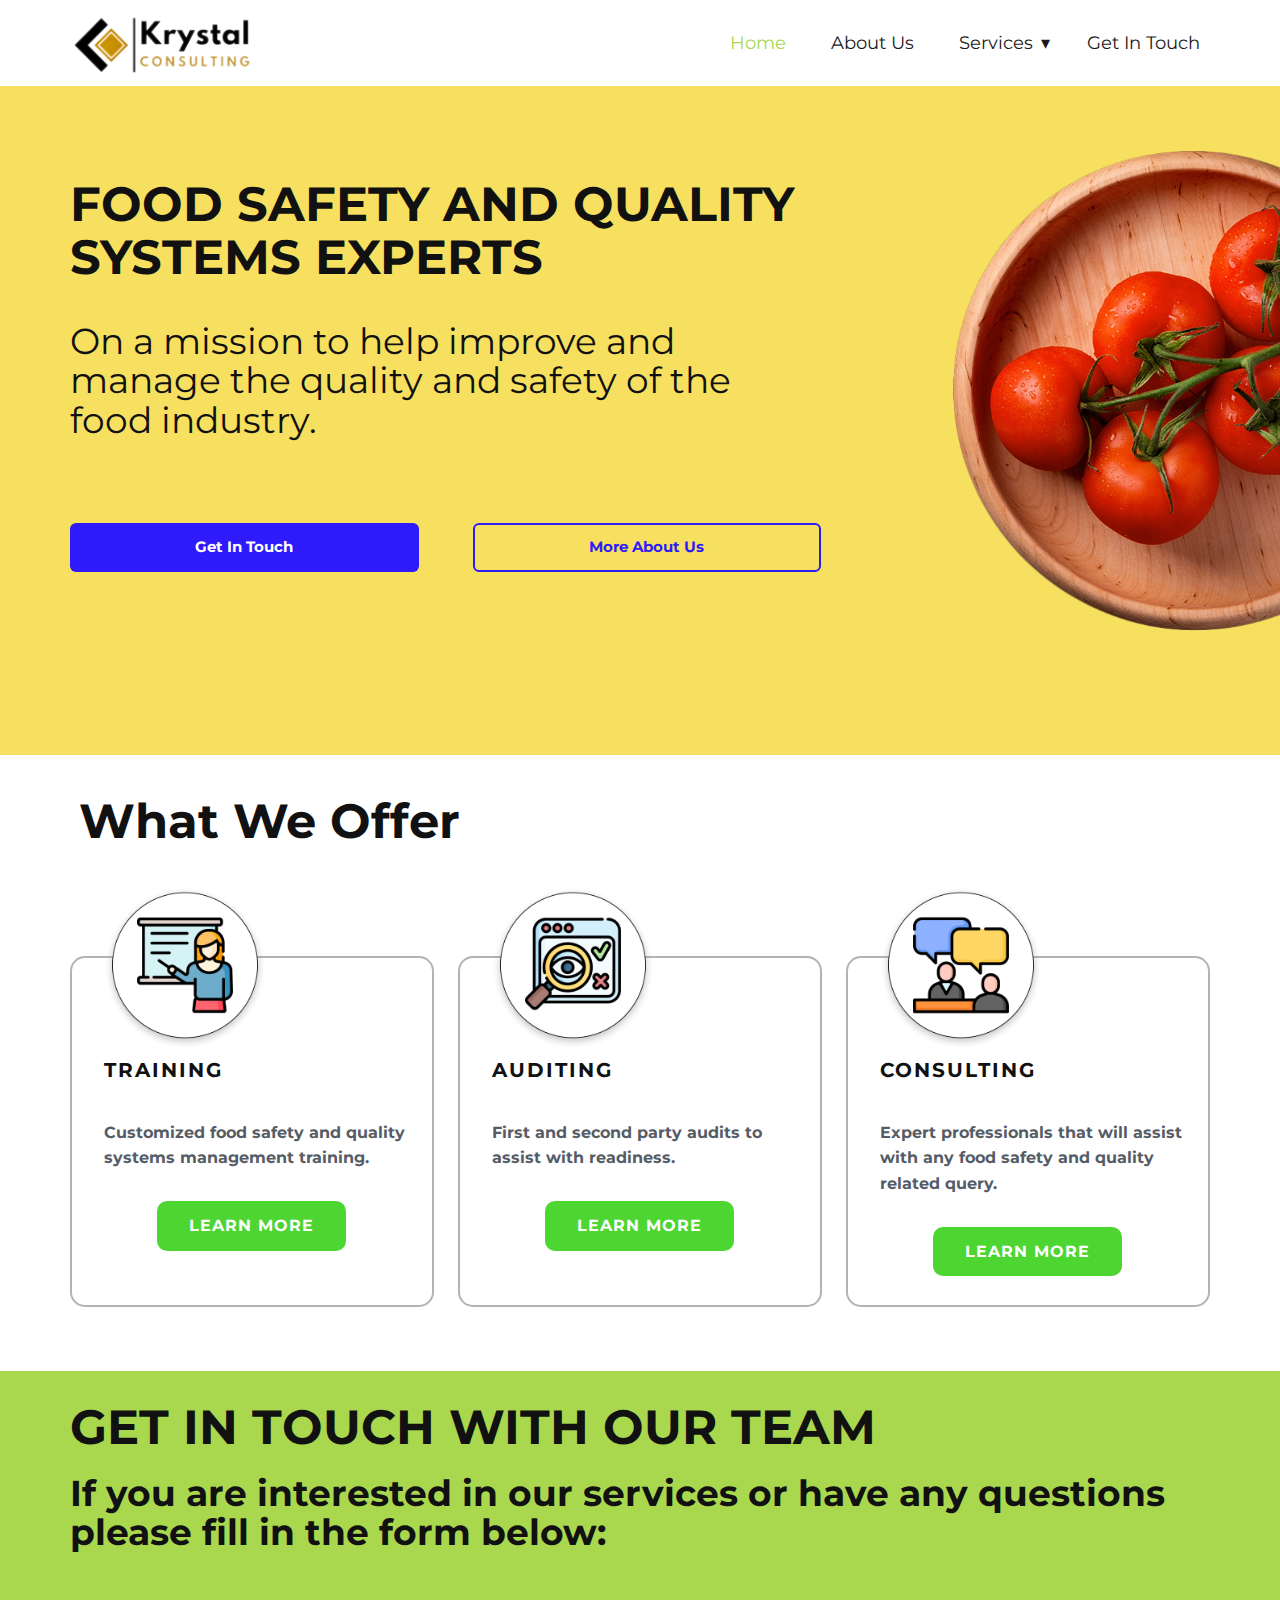
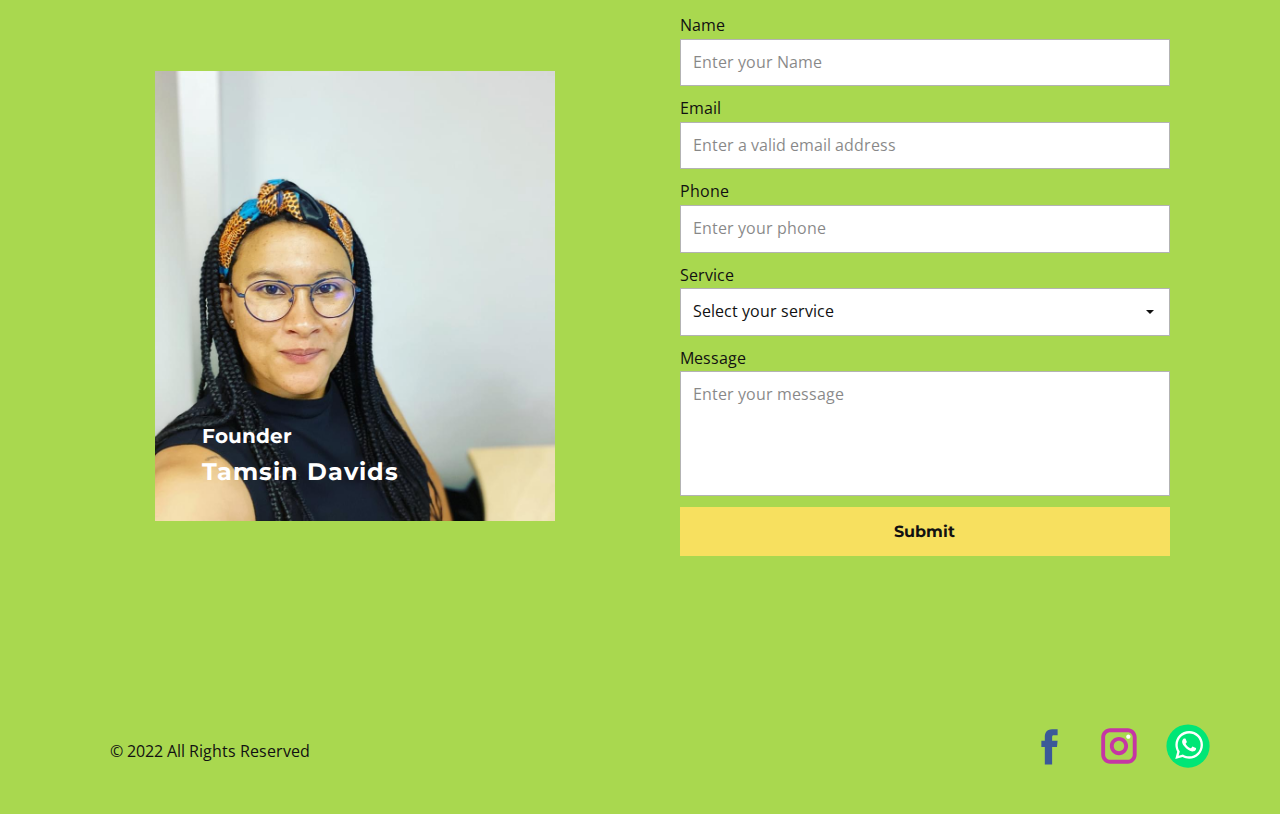
==== commit a225420b: "responsive update" ====
--- a/index.html
+++ b/index.html
@@ -1,128 +1,339 @@
 <!DOCTYPE html>
-<html lang="en">
+<html style="font-size: 16px;">
 
 <head>
-    <meta charset="UTF-8">
-    <meta http-equiv="X-UA-Compatible" content="IE=edge">
-    <meta name="viewport" content="width=device-width, initial-scale=1.0">
-    <title>Krystal Consulting</title>
-    <link rel="stylesheet" href="/css/styles.css">
-    <link rel="icon" type="image/png" href="/images/favicon-16x16.png" sizes="16x16" />
-    <link rel="icon" type="image/png" href="/images/favicon-32x32.png" sizes="32x32" />
-    <link rel="stylesheet" href="https://cdnjs.cloudflare.com/ajax/libs/font-awesome/4.7.0/css/font-awesome.min.css">
+  <meta name="viewport" content="width=device-width, initial-scale=1.0">
+  <meta charset="utf-8">
+  <meta name="keywords" content="​Global consulting industry platform">
+  <meta name="description" content="">
+  <title>Home</title>
+  <link rel="stylesheet" href="nicepage.css" media="screen">
+  <link rel="stylesheet" href="Home.css" media="screen">
+  <link rel="icon" type="image/png" href="/images/favicon-16x16.png" sizes="16x16" />
+  <link rel="icon" type="image/png" href="/images/favicon-32x32.png" sizes="32x32" />
+  <script class="u-script" type="text/javascript" src="jquery.js" defer=""></script>
+  <script class="u-script" type="text/javascript" src="nicepage.js" defer=""></script>
+  <meta name="generator" content="Nicepage 4.12.17, nicepage.com">
+  <link id="u-theme-google-font" rel="stylesheet"
+    href="https://fonts.googleapis.com/css?family=Montserrat:100,100i,200,200i,300,300i,400,400i,500,500i,600,600i,700,700i,800,800i,900,900i|Open+Sans:300,300i,400,400i,500,500i,600,600i,700,700i,800,800i">
+  <link id="u-page-google-font" rel="stylesheet"
+    href="https://fonts.googleapis.com/css?family=Montserrat:100,100i,200,200i,300,300i,400,400i,500,500i,600,600i,700,700i,800,800i,900,900i">
+
+
+
+
+  <script type="application/ld+json">{
+		"@context": "http://schema.org",
+		"@type": "Organization",
+		"name": "",
+		"logo": "/images/logo.png",
+		"sameAs": [
+				"https://www.facebook.com/profile.php?id=100067646456523",
+				"https://www.instagram.com/krystal_farms/",
+				"https://wa.me/27670206559?text=Hello"
+		]
+}</script>
+  <meta name="theme-color" content="#537459">
+  <meta property="og:title" content="Home">
+  <meta property="og:type" content="website">
 </head>
 
-<body>
-    <nav>
-        <!-- <div class="logo">Krystal Consulting</div> -->
-        <a href="/Krystal-Consulting/index.html">
-            <img src="/images/logo.png" class="logo-image">
+<body data-home-page="/Home.html" data-home-page-title="Home" class="u-body u-xl-mode">
+  <header class="u-clearfix u-header u-sticky u-sticky-7abb u-white u-header" id="sec-abe3">
+    <div class="u-clearfix u-sheet u-sheet-1">
+      <a href="/Home.html" class="u-image u-logo u-image-1" data-image-width="405" data-image-height="136">
+        <img src="/images/logo.png" class="u-logo-image u-logo-image-1">
+      </a>
+      <nav class="u-dropdown-icon u-menu u-menu-dropdown u-offcanvas u-menu-1" data-responsive-from="MD">
+        <div class="menu-collapse u-custom-font u-font-montserrat"
+          style="font-size: 1.125rem; letter-spacing: 0px; font-weight: 700;">
+          <a class="u-button-style u-custom-active-border-color u-custom-border u-custom-border-color u-custom-borders u-custom-hover-border-color u-custom-left-right-menu-spacing u-custom-padding-bottom u-custom-text-active-color u-custom-text-color u-custom-text-hover-color u-custom-top-bottom-menu-spacing u-nav-link u-text-active-palette-1-base u-text-hover-palette-2-base"
+            href="#">
+            <svg class="u-svg-link" viewBox="0 0 24 24">
+              <use xmlns:xlink="http://www.w3.org/1999/xlink" xlink:href="#menu-hamburger"></use>
+            </svg>
+            <svg class="u-svg-content" version="1.1" id="menu-hamburger" viewBox="0 0 16 16" x="0px" y="0px"
+              xmlns:xlink="http://www.w3.org/1999/xlink" xmlns="http://www.w3.org/2000/svg">
+              <g>
+                <rect y="1" width="16" height="2"></rect>
+                <rect y="7" width="16" height="2"></rect>
+                <rect y="13" width="16" height="2"></rect>
+              </g>
+            </svg>
+          </a>
+        </div>
+        <div class="u-custom-menu u-nav-container">
+          <ul class="u-custom-font u-font-montserrat u-nav u-spacing-20 u-unstyled u-nav-1">
+            <li class="u-nav-item"><a
+                class="u-border-active-grey-90 u-border-hover-grey-50 u-button-style u-nav-link u-text-active-custom-color-3 u-text-grey-90 u-text-hover-custom-color-2"
+                href="/Home.html" style="padding: 10px;">Home</a>
+            </li>
+            <li class="u-nav-item"><a
+                class="u-border-active-grey-90 u-border-hover-grey-50 u-button-style u-nav-link u-text-active-custom-color-3 u-text-grey-90 u-text-hover-custom-color-2"
+                href="/About-Us.html" style="padding: 10px;">About Us</a>
+            </li>
+            <li class="u-nav-item"><a
+                class="u-border-active-grey-90 u-border-hover-grey-50 u-button-style u-nav-link u-text-active-custom-color-3 u-text-grey-90 u-text-hover-custom-color-2"
+                style="padding: 10px;">Services</a>
+              <div class="u-nav-popup">
+                <ul class="u-custom-font u-font-montserrat u-h-spacing-22 u-nav u-unstyled u-v-spacing-15 u-nav-2">
+                  <li class="u-nav-item"><a class="u-button-style u-nav-link u-white" href="/Training.html">Training</a>
+                  </li>
+                  <li class="u-nav-item"><a class="u-button-style u-nav-link u-white" href="/Auditing.html">Auditing</a>
+                  </li>
+                  <li class="u-nav-item"><a class="u-button-style u-nav-link u-white"
+                      href="/Consulting.html">Consulting</a>
+                  </li>
+                </ul>
+              </div>
+            </li>
+            <li class="u-nav-item"><a
+                class="u-border-active-grey-90 u-border-hover-grey-50 u-button-style u-nav-link u-text-active-custom-color-3 u-text-grey-90 u-text-hover-custom-color-2"
+                href="/Home.html#sec-d90e" data-page-id="2224617" style="padding: 10px;">Get In Touch</a>
+            </li>
+          </ul>
+        </div>
+        <div class="u-custom-menu u-nav-container-collapse">
+          <div class="u-black u-container-style u-inner-container-layout u-opacity u-opacity-95 u-sidenav">
+            <div class="u-inner-container-layout u-sidenav-overflow">
+              <div class="u-menu-close"></div>
+              <ul class="u-align-center u-nav u-popupmenu-items u-unstyled u-nav-3">
+                <li class="u-nav-item"><a class="u-button-style u-nav-link" href="/Home.html">Home</a>
+                </li>
+                <li class="u-nav-item"><a class="u-button-style u-nav-link" href="/About-Us.html">About Us</a>
+                </li>
+                <li class="u-nav-item"><a class="u-button-style u-nav-link">Services</a>
+                  <div class="u-nav-popup">
+                    <ul class="u-custom-font u-font-montserrat u-h-spacing-22 u-nav u-unstyled u-v-spacing-15 u-nav-4">
+                      <li class="u-nav-item"><a class="u-button-style u-nav-link" href="/Training.html">Training</a>
+                      </li>
+                      <li class="u-nav-item"><a class="u-button-style u-nav-link" href="/Auditing.html">Auditing</a>
+                      </li>
+                      <li class="u-nav-item"><a class="u-button-style u-nav-link" href="/Consulting.html">Consulting</a>
+                      </li>
+                    </ul>
+                  </div>
+                </li>
+                <li class="u-nav-item"><a class="u-button-style u-nav-link" href="/Home.html#sec-d90e"
+                    data-page-id="2224617">Get In Touch</a>
+                </li>
+              </ul>
+            </div>
+          </div>
+          <div class="u-black u-menu-overlay u-opacity u-opacity-70"></div>
+        </div>
+      </nav>
+    </div>
+  </header>
+  <section class="u-clearfix u-custom-color-1 u-valign-middle-sm u-valign-middle-xs u-section-1" id="carousel_8efc">
+    <div class="u-clearfix u-expanded-width-sm u-expanded-width-xs u-layout-wrap u-layout-wrap-1">
+      <div class="u-gutter-0 u-layout">
+        <div class="u-layout-row">
+          <div class="u-align-left u-container-style u-layout-cell u-size-30 u-layout-cell-1">
+            <div class="u-container-layout u-container-layout-1">
+              <h1 class="u-custom-font u-heading-font u-text u-text-1"> FOOD SAFETY AND QUALITY SYSTEMS EXPERTS</h1>
+              <h2 class="u-file-icon u-subtitle u-text u-text-2"> On a mission to help improve and manage t​he quality
+                and safety of the food industry.</h2>
+              <a href="/Home.html#sec-d90e" data-page-id="2224617"
+                class="u-border-2 u-border-hover-custom-color-2 u-btn u-btn-round u-button-style u-custom-color-2 u-custom-font u-font-montserrat u-hover-custom-color-1 u-radius-6 u-text-hover-custom-color-2 u-btn-1">Get
+                In Touch</a>
+              <a href="/About-Us.html" data-page-id="2225860"
+                class="u-border-2 u-border-custom-color-2 u-btn u-btn-round u-button-style u-custom-font u-font-montserrat u-hover-custom-color-2 u-none u-radius-6 u-text-custom-color-2 u-text-hover-white u-btn-2">More
+                About Us</a>
+            </div>
+          </div>
+          <div class="u-container-style u-layout-cell u-size-30 u-layout-cell-2">
+            <div class="u-container-layout u-valign-top-sm u-valign-top-xs u-container-layout-2">
+              <img class="u-hidden-sm u-hidden-xs u-image u-image-contain u-image-1" src="/images/Tomato.png"
+                data-image-width="518" data-image-height="694">
+            </div>
+          </div>
+        </div>
+      </div>
+    </div>
+  </section>
+  <section class="u-clearfix u-white u-section-2" id="sec-2681">
+    <div class="u-clearfix u-sheet u-sheet-1">
+      <h1 class="u-text u-text-default u-text-1">What We Offer</h1>
+      <div
+        class="u-align-center-sm u-align-center-xs u-expanded-width-lg u-expanded-width-md u-expanded-width-xl u-list u-list-1">
+        <div class="u-repeater u-repeater-1">
+          <div
+            class="u-align-left-sm u-align-left-xs u-border-2 u-border-grey-30 u-container-style u-list-item u-radius-15 u-repeater-item u-shape-round u-white u-list-item-1">
+            <div class="u-container-layout u-similar-container u-container-layout-1">
+              <div class="u-image u-image-circle u-preserve-proportions u-image-1" alt="" data-image-width="804"
+                data-image-height="804"></div>
+              <h5 class="u-align-center-lg u-align-center-md u-align-center-xl u-text u-text-default u-text-2">TRAINING
+              </h5>
+              <p
+                class="u-align-left-lg u-align-left-md u-align-left-xl u-custom-font u-font-montserrat u-text u-text-palette-5-dark-2 u-text-3">
+                Customized food safety and quality systems management training.</p>
+              <a href="/Training.html" data-page-id="2226009"
+                class="u-align-center u-border-2 u-border-hover-custom-color-4 u-btn u-btn-round u-button-style u-custom-color-4 u-custom-font u-font-montserrat u-hover-white u-radius-10 u-btn-1">Learn
+                more</a>
+            </div>
+          </div>
+          <div
+            class="u-align-center-lg u-align-center-md u-align-center-xl u-align-left-sm u-align-left-xs u-border-2 u-border-grey-30 u-container-style u-list-item u-radius-15 u-repeater-item u-shape-round u-white u-list-item-2">
+            <div class="u-container-layout u-similar-container u-container-layout-2">
+              <div class="u-image u-image-circle u-preserve-proportions u-image-2" alt="" data-image-width="804"
+                data-image-height="804"></div>
+              <h5 class="u-align-center-lg u-align-center-md u-align-center-xl u-text u-text-default u-text-4"> AUDITING
+              </h5>
+              <p
+                class="u-align-left-lg u-align-left-md u-align-left-xl u-custom-font u-font-montserrat u-text u-text-palette-5-dark-2 u-text-5">
+                First and second party audits to assist with readiness.</p>
+              <a href="/Auditing.html" data-page-id="2226347"
+                class="u-align-center u-border-2 u-border-hover-custom-color-4 u-btn u-btn-round u-button-style u-custom-color-4 u-custom-font u-font-montserrat u-hover-white u-radius-10 u-btn-2">LEARN
+                MORE</a>
+            </div>
+          </div>
+          <div
+            class="u-align-center-lg u-align-center-md u-align-center-xl u-align-left-sm u-align-left-xs u-border-2 u-border-grey-30 u-container-style u-list-item u-radius-15 u-repeater-item u-shape-round u-white u-list-item-3">
+            <div class="u-container-layout u-similar-container u-container-layout-3">
+              <div class="u-image u-image-circle u-preserve-proportions u-image-3" alt="" data-image-width="804"
+                data-image-height="804"></div>
+              <h5 class="u-align-center-lg u-align-center-md u-align-center-xl u-text u-text-default u-text-6">
+                CONSULTING</h5>
+              <p
+                class="u-align-left-lg u-align-left-md u-align-left-xl u-custom-font u-font-montserrat u-text u-text-palette-5-dark-2 u-text-7">
+                Expert professionals that will assist with any food safety and quality related query.</p>
+              <a href="/Consulting.html" data-page-id="2226241"
+                class="u-align-center u-border-2 u-border-hover-custom-color-4 u-btn u-btn-round u-button-style u-custom-color-4 u-custom-font u-font-montserrat u-hover-white u-radius-10 u-btn-3">LEARN
+                MORE</a>
+            </div>
+          </div>
+        </div>
+      </div>
+    </div>
+  </section>
+  <section class="u-clearfix u-custom-color-3 u-section-3" id="sec-d90e">
+    <div class="u-clearfix u-sheet u-valign-middle-md u-valign-middle-sm u-valign-middle-xs u-sheet-1">
+      <h1 class="u-text u-text-default-lg u-text-default-xl u-text-1"> GET IN TOUCH WITH OUR TEAM</h1>
+      <h2 class="u-subtitle u-text u-text-default u-text-2"> If you are interested in our services or have any questions
+        please fill in the form below:</h2>
+      <div class="u-clearfix u-expanded-width u-layout-wrap u-layout-wrap-1">
+        <div class="u-layout">
+          <div class="u-layout-row">
+            <div class="u-container-style u-layout-cell u-size-30 u-layout-cell-1">
+              <div class="u-container-layout u-container-layout-1">
+                <img class="u-image u-image-default u-image-1" src="/images/profile.jpg" alt="" data-image-width="864"
+                  data-image-height="1080">
+                <h4 class="u-text u-text-default u-text-white u-text-3">Tamsin Davids </h4>
+                <h5 class="u-text u-text-default u-text-white u-text-4">Founder </h5>
+              </div>
+            </div>
+            <div class="u-container-style u-layout-cell u-size-30 u-layout-cell-2">
+              <div class="u-container-layout u-container-layout-2">
+                <div class="u-expanded-width u-form u-form-1">
+                  <form action="#" method="POST" class="u-clearfix u-form-spacing-10 u-form-vertical u-inner-form"
+                    source="email" name="form" style="padding: 10px;">
+                    <div class="u-form-group u-form-name">
+                      <label for="name-6feb" class="u-label">Name</label>
+                      <input type="text" placeholder="Enter your Name" id="name-6feb" name="name"
+                        class="u-border-1 u-border-grey-30 u-input u-input-rectangle u-white" required="">
+                    </div>
+                    <div class="u-form-email u-form-group">
+                      <label for="email-6feb" class="u-label">Email</label>
+                      <input type="email" placeholder="Enter a valid email address" id="email-6feb" name="email"
+                        class="u-border-1 u-border-grey-30 u-input u-input-rectangle u-white" required="">
+                    </div>
+                    <div class="u-form-group u-form-phone u-form-group-3">
+                      <label for="phone-fdf9" class="u-label">Phone</label>
+                      <input type="tel"
+                        pattern="\+?\d{0,3}[\s\(\-]?([0-9]{2,3})[\s\)\-]?([\s\-]?)([0-9]{3})[\s\-]?([0-9]{2})[\s\-]?([0-9]{2})"
+                        placeholder="Enter your phone" id="phone-fdf9" name="phone"
+                        class="u-border-1 u-border-grey-30 u-input u-input-rectangle u-white" required="">
+                    </div>
+                    <div class="u-form-group u-form-select u-form-group-4">
+                      <label for="select-ef9c" class="u-label">Service</label>
+                      <div class="u-form-select-wrapper">
+                        <select id="select-ef9c" name="select"
+                          class="u-border-1 u-border-grey-30 u-input u-input-rectangle u-white">
+                          <option value="Select your service">Select your service</option>
+                          <option value="Training">Training</option>
+                          <option value="Auditing">Auditing</option>
+                          <option value="Consulting">Consulting</option>
+                        </select>
+                        <svg xmlns="http://www.w3.org/2000/svg" width="14" height="12" version="1" class="u-caret">
+                          <path fill="currentColor" d="M4 8L0 4h8z"></path>
+                        </svg>
+                      </div>
+                    </div>
+                    <div class="u-form-group u-form-message">
+                      <label for="message-6feb" class="u-label">Message</label>
+                      <textarea placeholder="Enter your message" rows="4" cols="50" id="message-6feb" name="message"
+                        class="u-border-1 u-border-grey-30 u-input u-input-rectangle u-white" required=""></textarea>
+                    </div>
+                    <div class="u-align-left u-form-group u-form-submit">
+                      <a href="#"
+                        class="u-border-none u-btn u-btn-submit u-button-style u-custom-color-1 u-custom-font u-font-montserrat u-btn-1">Submit</a>
+                      <input type="submit" value="submit" class="u-form-control-hidden">
+                    </div>
+                    <div class="u-form-send-message u-form-send-success"> Thank you! Your message has been sent. </div>
+                    <div class="u-form-send-error u-form-send-message"> Unable to send your message. Please fix errors
+                      then try again. </div>
+                    <input type="hidden" value="" name="recaptchaResponse">
+                  </form>
+                </div>
+              </div>
+            </div>
+          </div>
+        </div>
+      </div>
+    </div>
+  </section>
+
+
+  <footer class="u-align-center u-clearfix u-custom-color-3 u-footer u-footer" id="sec-b559">
+    <div class="u-clearfix u-sheet u-sheet-1">
+      <div class="u-align-center-sm u-align-center-xs u-social-icons u-spacing-25 u-social-icons-1">
+        <a class="u-social-url" title="facebook" target="_blank"
+          href="https://www.facebook.com/profile.php?id=100067646456523"><span
+            class="u-icon u-social-facebook u-social-icon u-icon-1"><svg class="u-svg-link"
+              preserveAspectRatio="xMidYMin slice" viewBox="0 0 112 112" style="">
+              <use xmlns:xlink="http://www.w3.org/1999/xlink" xlink:href="#svg-55fa"></use>
+            </svg><svg class="u-svg-content" viewBox="0 0 112 112" x="0" y="0" id="svg-55fa">
+              <path fill="currentColor" d="M75.5,28.8H65.4c-1.5,0-4,0.9-4,4.3v9.4h13.9l-1.5,15.8H61.4v45.1H42.8V58.3h-8.8V42.4h8.8V32.2
+c0-7.4,3.4-18.8,18.8-18.8h13.8v15.4H75.5z"></path>
+            </svg></span>
         </a>
-        <label for="btn" class="logoicon">
-            <span class="fa fa-bars"></span>
-        </label>
-        <input type="checkbox" id="btn" class="checkbox">
-        <ul>
-            <li><a class="active" href="#">Home</a></li>
-            <li><a href="/pages/about-us.html">About</a></li>
-            <li>
-                <label for="btn-1" class="show">Services <span class="fa fa-caret-down"></span></label>
-                <a href="#">Services <span class="fa fa-caret-down"></span></a>
-                <input type="checkbox" id="btn-1" class="checkbox">
-                <ul>
-                    <li><a href="/pages/training.html">Training</a></li>
-                    <li><a href="/pages/auditing.html">Auditing</a></li>
-                    <li><a href="/pages/consulting.html">Consulting</a></li>
-                </ul>
-            </li>
-            <li><a href="#contact">Get In Touch</a></li>
-        </ul>
-    </nav>
-    <div class="landing-content-1-container">
-        <div class="landing-content-1">
-            <h1>FOOD SAFETY AND QUALITY SYSTEMS EXPERTS</h1>
-            <h2>On a mission to help improve and manage the quality and safety of the food industry.</h2>
-            <a href="#contact">
-                <button class="contact-btn">Get in touch</button>
-            </a>
-            <a href="/pages/about-us.html">
-                <button class="about-btn">More about us</button>
-            </a>
-            <img src="/images/Tomato.png" class="feature-img">
-        </div>
-    </div>
-    <div class="landing-content-2">
-        <h1>WHAT WE OFFER</h1>
-        <div class="services-box">
-            <div class="service-card">
-                <img src="/images/Icon training.png" class="service-icons">
-                <h2>TRAINING</h2>
-                <p>Customized food safety and quality systems management training.</p>
-                <a href="/pages/training.html">
-                    <button class="service-card-btn"> Learn More</button>
-                </a>
-            </div>
-            <div class="service-card">
-                <img src="/images/icon Audit.png" class="service-icons">
-                <h2>AUDITING</h2>
-                <p>First and second party audits to assist with readiness. <br>&nbsp;</p>
-                <a href="/pages/auditing.html">
-                    <button class="service-card-btn"> Learn More</button>
-                </a>
-            </div>
-            <div class="service-card">
-                <img src="/images/Icon consulting.png" class="service-icons">
-                <h2>CONSULTATION</h2>
-                <p>Expert professionals that will assist with any food safety and quality related query.</p>
-                <a href="/pages/consulting.html">
-                    <button class="service-card-btn"> Learn More</button>
-                </a>
-            </div>
-        </div>
-    </div>
-    <div class="contact-content" id="contact">
-        <h1>GET IN TOUCH WITH OUR TEAM</h1>
-        <p>If you are interested in our services or have any questions
-            <br>please fill in the form below:
-        </p>
-        <div class="contact-box">
-            <div class="profile-pic">
-                <h2>Founder<br><span>Tamsin Davids</span></h2>
-            </div>
-            <div class="contact-form">
-                <form action="https://formspree.io/f/xnqwrpla" method="POST" class="contact-us-form">
-                    <input name="name" type="text" placeholder="Name">
-                    <input name="email" type="email" placeholder="Email">
-                    <input name="phone" type="number" placeholder="Phone">
-                    <input type="text" name="contact-services" placeholder="Select your service"
-                        list="contact-services">
-                    <datalist id="contact-services">
-                        <option value="Auditing">
-                        <option value="Training">
-                        <option value="Consulting">
-                    </datalist>
-                    <textarea name="message" rows="5" placeholder="Enter your message"></textarea>
-                    <button type="submit" class="contact-us-btn">Submit</button>
-                </form>
-            </div>
-        </div>
-    </div>
-    <footer class="footer">
-        <div class="copyright">
-            &copy; 2022 All Rights Reserved.
-        </div>
-        <div class="social-links">
-            <a href="https://www.facebook.com/profile.php?id=100067646456523">
-                <i class="fa fa-facebook-f"></i>
-            </a>
-            <a href="https://www.instagram.com/krystal_farms/">
-                <i class="fa fa-instagram"></i>
-            </a>
-            <a href="https://wa.me/27670206559?text=Hello">
-                <i class="fa fa-whatsapp"></i>
-            </a>
-        </div>
-    </footer>
+        <a class="u-social-url" title="instagram" target="_blank" href="https://www.instagram.com/krystal_farms/"><span
+            class="u-icon u-social-icon u-social-instagram u-icon-2"><svg class="u-svg-link"
+              preserveAspectRatio="xMidYMin slice" viewBox="0 0 112 112" style="">
+              <use xmlns:xlink="http://www.w3.org/1999/xlink" xlink:href="#svg-191e"></use>
+            </svg><svg class="u-svg-content" viewBox="0 0 112 112" x="0" y="0" id="svg-191e">
+              <path fill="currentColor" d="M55.9,32.9c-12.8,0-23.2,10.4-23.2,23.2s10.4,23.2,23.2,23.2s23.2-10.4,23.2-23.2S68.7,32.9,55.9,32.9z
+	 M55.9,69.4c-7.4,0-13.3-6-13.3-13.3c-0.1-7.4,6-13.3,13.3-13.3s13.3,6,13.3,13.3C69.3,63.5,63.3,69.4,55.9,69.4z"></path>
+              <path fill="#FFFFFF"
+                d="M79.7,26.8c-3,0-5.4,2.5-5.4,5.4s2.5,5.4,5.4,5.4c3,0,5.4-2.5,5.4-5.4S82.7,26.8,79.7,26.8z"></path>
+              <path fill="currentColor" d="M78.2,11H33.5C21,11,10.8,21.3,10.8,33.7v44.7c0,12.6,10.2,22.8,22.7,22.8h44.7c12.6,0,22.7-10.2,22.7-22.7
+	V33.7C100.8,21.1,90.6,11,78.2,11z M91,78.4c0,7.1-5.8,12.8-12.8,12.8H33.5c-7.1,0-12.8-5.8-12.8-12.8V33.7
+	c0-7.1,5.8-12.8,12.8-12.8h44.7c7.1,0,12.8,5.8,12.8,12.8V78.4z"></path>
+            </svg></span>
+        </a>
+        <a class="u-social-url" target="_blank" data-type="Whatsapp" title="Whatsapp"
+          href="https://wa.me/27670206559?text=Hello"><span class="u-icon u-social-icon u-social-whatsapp u-icon-3"><svg
+              class="u-svg-link" preserveAspectRatio="xMidYMin slice" viewBox="0 0 112 112" style="">
+              <use xmlns:xlink="http://www.w3.org/1999/xlink" xlink:href="#svg-12a1"></use>
+            </svg><svg class="u-svg-content" viewBox="0 0 112 112" x="0" y="0" id="svg-12a1">
+              <circle fill="currentColor" cx="56.1" cy="56.1" r="55"></circle>
+              <path fill="#FFFFFF" d="M83.8,28.3C77.2,21.7,68.4,18,59,18c-19.3,0-35.1,15.7-35.1,35.1c0,6.2,1.6,12.2,4.7,17.5l-5,18.2L42.2,84
+	c5.1,2.8,10.9,4.3,16.8,4.3h0l0,0c19.3,0,35.1-15.7,35.1-35.1C94.1,43.8,90.5,35,83.8,28.3 M59,82.3L59,82.3
+	c-5.2,0-10.4-1.4-14.9-4.1l-1.1-0.6l-11,2.9L35,69.8l-0.7-1.1c-2.9-4.6-4.5-10-4.5-15.5C29.8,37,42.9,24,59,24
+	c7.8,0,15.1,3,20.6,8.6c5.5,5.5,8.5,12.8,8.5,20.6C88.2,69.2,75.1,82.3,59,82.3 M75,60.5c-0.9-0.4-5.2-2.6-6-2.9
+	c-0.8-0.3-1.4-0.4-2,0.4s-2.3,2.9-2.8,3.4c-0.5,0.6-1,0.7-1.9,0.2c-0.9-0.4-3.7-1.4-7.1-4.4c-2.6-2.3-4.4-5.2-4.9-6.1
+	c-0.5-0.9-0.1-1.4,0.4-1.8c0.4-0.4,0.9-1,1.3-1.5c0.4-0.5,0.6-0.9,0.9-1.5c0.3-0.6,0.1-1.1-0.1-1.5c-0.2-0.4-2-4.8-2.7-6.5
+	c-0.7-1.7-1.4-1.5-2-1.5c-0.5,0-1.1,0-1.7,0c-0.6,0-1.5,0.2-2.3,1.1c-0.8,0.9-3.1,3-3.1,7.3c0,4.3,3.1,8.5,3.6,9.1
+	c0.4,0.6,6.2,9.4,15,13.2c2.1,0.9,3.7,1.4,5,1.8c2.1,0.7,4,0.6,5.5,0.3c1.7-0.3,5.2-2.1,5.9-4.2c0.7-2,0.7-3.8,0.5-4.2
+	C76.5,61.1,75.9,60.9,75,60.5"></path>
+            </svg></span>
+        </a>
+      </div>
+      <p class="u-align-center-sm u-align-center-xs u-small-text u-text u-text-variant u-text-1"> © 2022 All Rights
+        Reserved</p>
+    </div>
+  </footer>
 </body>
 
-</html>
+</html>--- a/nicepage.css
+++ b/nicepage.css
@@ -0,0 +1,37549 @@
+/*begin-commonstyles library*//*!
+ * froala_editor v4.0.6 (https://www.froala.com/wysiwyg-editor)
+ * License https://froala.com/wysiwyg-editor/terms/
+ * Copyright 2014-2021 Froala Labs
+ */
+
+.fr-clearfix::after {
+  clear: both;
+  display: block;
+  content: "";
+  height: 0; }
+
+.fr-hide-by-clipping {
+  position: absolute;
+  width: 1px;
+  height: 1px;
+  padding: 0;
+  margin: -1px;
+  overflow: hidden;
+  clip: rect(0, 0, 0, 0);
+  border: 0; }
+
+.fr-view img.fr-rounded, .fr-view .fr-img-caption.fr-rounded img {
+  border-radius: 10px;
+  -moz-border-radius: 10px;
+  -webkit-border-radius: 10px;
+  -moz-background-clip: padding;
+  -webkit-background-clip: padding-box;
+  background-clip: padding-box; }
+
+.fr-view img.fr-shadow, .fr-view .fr-img-caption.fr-shadow img {
+  -webkit-box-shadow: 10px 10px 5px 0px #cccccc;
+  -moz-box-shadow: 10px 10px 5px 0px #cccccc;
+  box-shadow: 10px 10px 5px 0px #cccccc; }
+
+.fr-view img.fr-bordered, .fr-view .fr-img-caption.fr-bordered img {
+  border: solid 5px #CCC; }
+
+.fr-view img.fr-bordered {
+  -webkit-box-sizing: content-box;
+  -moz-box-sizing: content-box;
+  box-sizing: content-box; }
+
+.fr-view .fr-img-caption.fr-bordered img {
+  -webkit-box-sizing: border-box;
+  -moz-box-sizing: border-box;
+  box-sizing: border-box; }
+
+.fr-view {
+  word-wrap: break-word; }
+  .fr-view span[style~="color:"] a {
+    color: inherit; }
+  .fr-view strong {
+    font-weight: 700; }
+  .fr-view table[border='0'] td:not([class]), .fr-view table[border='0'] th:not([class]), .fr-view table[border='0'] td[class=""], .fr-view table[border='0'] th[class=""] {
+    border-width: 0px; }
+  .fr-view table {
+    border: none;
+    border-collapse: collapse;
+    empty-cells: show;
+    max-width: 100%; }
+    .fr-view table td {
+      min-width: 5px; }
+    .fr-view table.fr-dashed-borders td, .fr-view table.fr-dashed-borders th {
+      border-style: dashed; }
+    .fr-view table.fr-alternate-rows tbody tr:nth-child(2n) {
+      background: whitesmoke; }
+    .fr-view table td, .fr-view table th {
+      border: 1px solid #DDD; }
+      .fr-view table td:empty, .fr-view table th:empty {
+        height: 20px; }
+      .fr-view table td.fr-highlighted, .fr-view table th.fr-highlighted {
+        border: 1px double red; }
+      .fr-view table td.fr-thick, .fr-view table th.fr-thick {
+        border-width: 2px; }
+    .fr-view table th {
+      background: #ececec; }
+  .fr-view hr {
+    clear: both;
+    user-select: none;
+    -o-user-select: none;
+    -moz-user-select: none;
+    -khtml-user-select: none;
+    -webkit-user-select: none;
+    -ms-user-select: none;
+    break-after: always;
+    page-break-after: always; }
+  .fr-view .fr-file {
+    position: relative; }
+    .fr-view .fr-file::after {
+      position: relative;
+      content: "\1F4CE";
+      font-weight: normal; }
+  .fr-view pre {
+    white-space: pre-wrap;
+    word-wrap: break-word;
+    overflow: visible; }
+/*  .fr-view[dir="rtl"] blockquote {
+    border-left: none;
+    border-right: solid 2px #5E35B1;
+    margin-right: 0;
+    padding-right: 5px;
+    padding-left: 0; }
+    .fr-view[dir="rtl"] blockquote blockquote {
+      border-color: #00BCD4; }
+      .fr-view[dir="rtl"] blockquote blockquote blockquote {
+        border-color: #43A047; }
+  .fr-view blockquote {
+    border-left: solid 2px #5E35B1;
+    margin-left: 0;
+    padding-left: 5px;
+    color: #5E35B1; }
+    .fr-view blockquote blockquote {
+      border-color: #00BCD4;
+      color: #00BCD4; }
+      .fr-view blockquote blockquote blockquote {
+        border-color: #43A047;
+        color: #43A047; } */
+  .fr-view span.fr-emoticon {
+    font-weight: normal;
+    font-family: "Apple Color Emoji","Segoe UI Emoji","NotoColorEmoji","Segoe UI Symbol","Android Emoji","EmojiSymbols";
+    display: inline;
+    line-height: 0; }
+    .fr-view span.fr-emoticon.fr-emoticon-img {
+      background-repeat: no-repeat !important;
+      font-size: inherit;
+      height: 1em;
+      width: 1em;
+      min-height: 20px;
+      min-width: 20px;
+      display: inline-block;
+      margin: -.1em .1em .1em;
+      line-height: 1;
+      vertical-align: middle; }
+  .fr-view .fr-text-gray {
+    color: #AAA !important; }
+  .fr-view .fr-text-bordered {
+    border-top: solid 1px #222;
+    border-bottom: solid 1px #222;
+    padding: 10px 0; }
+  .fr-view .fr-text-spaced {
+    letter-spacing: 1px; }
+  .fr-view .fr-text-uppercase {
+    text-transform: uppercase; }
+  .fr-view .fr-class-highlighted {
+    background-color: #ffff00; }
+  .fr-view .fr-class-code {
+    border-color: #cccccc;
+    border-radius: 2px;
+    -moz-border-radius: 2px;
+    -webkit-border-radius: 2px;
+    -moz-background-clip: padding;
+    -webkit-background-clip: padding-box;
+    background-clip: padding-box;
+    background: #f5f5f5;
+    padding: 10px;
+    font-family: "Courier New", Courier, monospace; }
+  .fr-view .fr-class-transparency {
+    opacity: 0.5; }
+  .fr-view img {
+    position: relative;
+    max-width: 100%; }
+    .fr-view img.fr-dib {
+      margin: 10px auto;
+      display: block;
+      float: none;
+      vertical-align: top; }
+      .fr-view img.fr-dib.fr-fil {
+        margin-left: 0;
+        text-align: left; }
+      .fr-view img.fr-dib.fr-fir {
+        margin-right: 0;
+        text-align: right; }
+    .fr-view img.fr-dii {
+      display: inline-block;
+      float: none;
+      vertical-align: bottom;
+      margin-left: 5px;
+      margin-right: 5px;
+      max-width: calc(100% - (2 * 5px)); }
+      .fr-view img.fr-dii.fr-fil {
+        float: left;
+        margin: 10px 15px 10px 0;
+        max-width: calc(100% - 5px); }
+      .fr-view img.fr-dii.fr-fir {
+        float: right;
+        margin: 10px 0 10px 15px;
+        max-width: calc(100% - 5px); }
+  .fr-view span.fr-img-caption {
+    position: relative;
+    max-width: 100%; }
+    .fr-view span.fr-img-caption.fr-dib {
+      margin: 5px auto;
+      display: block;
+      float: none;
+      vertical-align: top; }
+      .fr-view span.fr-img-caption.fr-dib.fr-fil {
+        margin-left: 0;
+        text-align: left; }
+      .fr-view span.fr-img-caption.fr-dib.fr-fir {
+        margin-right: 0;
+        text-align: right; }
+    .fr-view span.fr-img-caption.fr-dii {
+      display: inline-block;
+      float: none;
+      vertical-align: bottom;
+      margin-left: 5px;
+      margin-right: 5px;
+      max-width: calc(100% - (2 * 5px)); }
+      .fr-view span.fr-img-caption.fr-dii.fr-fil {
+        float: left;
+        margin: 5px 5px 5px 0;
+        max-width: calc(100% - 5px); }
+      .fr-view span.fr-img-caption.fr-dii.fr-fir {
+        float: right;
+        margin: 5px 0 5px 5px;
+        max-width: calc(100% - 5px); }
+  .fr-view .fr-video {
+    text-align: center;
+    position: relative; }
+    .fr-view .fr-video.fr-rv {
+      padding-bottom: 56.25%;
+      padding-top: 30px;
+      height: 0;
+      overflow: hidden; }
+      .fr-view .fr-video.fr-rv > iframe, .fr-view .fr-video.fr-rv object, .fr-view .fr-video.fr-rv embed {
+        position: absolute !important;
+        top: 0;
+        left: 0;
+        width: 100%;
+        height: 100%; }
+    .fr-view .fr-video > * {
+      -webkit-box-sizing: content-box;
+      -moz-box-sizing: content-box;
+      box-sizing: content-box;
+      max-width: 100%;
+      border: none; }
+    .fr-view .fr-video.fr-dvb {
+      display: block;
+      clear: both; }
+      .fr-view .fr-video.fr-dvb.fr-fvl {
+        text-align: left; }
+      .fr-view .fr-video.fr-dvb.fr-fvr {
+        text-align: right; }
+    .fr-view .fr-video.fr-dvi {
+      display: inline-block; }
+      .fr-view .fr-video.fr-dvi.fr-fvl {
+        float: left; }
+      .fr-view .fr-video.fr-dvi.fr-fvr {
+        float: right; }
+  .fr-view a.fr-strong {
+    font-weight: 700; }
+  .fr-view a.fr-green {
+    color: green; }
+  .fr-view .fr-img-caption {
+    text-align: center; }
+    .fr-view .fr-img-caption .fr-img-wrap {
+      padding: 0;
+      margin: auto;
+      text-align: center;
+      width: 100%; }
+      .fr-view .fr-img-caption .fr-img-wrap a {
+        display: block; }
+      .fr-view .fr-img-caption .fr-img-wrap img {
+        display: block;
+        margin: auto;
+        width: 100%; }
+      .fr-view .fr-img-caption .fr-img-wrap > span {
+        margin: auto;
+        display: block;
+        padding: 5px 5px 10px;
+        font-size: 14px;
+        font-weight: initial;
+        -webkit-box-sizing: border-box;
+        -moz-box-sizing: border-box;
+        box-sizing: border-box;
+        -webkit-opacity: 0.9;
+        -moz-opacity: 0.9;
+        opacity: 0.9;
+        -ms-filter: "progid:DXImageTransform.Microsoft.Alpha(Opacity=0)";
+        width: 100%;
+        text-align: center; }
+  .fr-view button.fr-rounded, .fr-view input.fr-rounded, .fr-view textarea.fr-rounded {
+    border-radius: 10px;
+    -moz-border-radius: 10px;
+    -webkit-border-radius: 10px;
+    -moz-background-clip: padding;
+    -webkit-background-clip: padding-box;
+    background-clip: padding-box; }
+  .fr-view button.fr-large, .fr-view input.fr-large, .fr-view textarea.fr-large {
+    font-size: 24px; }
+
+/**
+ * Image style.
+ */
+a.fr-view.fr-strong {
+  font-weight: 700; }
+a.fr-view.fr-green {
+  color: green; }
+
+/**
+ * Link style.
+ */
+img.fr-view {
+  position: relative;
+  max-width: 100%; }
+  img.fr-view.fr-dib {
+    margin: 5px auto;
+    display: block;
+    float: none;
+    vertical-align: top; }
+    img.fr-view.fr-dib.fr-fil {
+      margin-left: 0;
+      text-align: left; }
+    img.fr-view.fr-dib.fr-fir {
+      margin-right: 0;
+      text-align: right; }
+  img.fr-view.fr-dii {
+    display: inline-block;
+    float: none;
+    vertical-align: bottom;
+    margin-left: 5px;
+    margin-right: 5px;
+    max-width: calc(100% - (2 * 5px)); }
+    img.fr-view.fr-dii.fr-fil {
+      float: left;
+      margin: 5px 5px 5px 0;
+      max-width: calc(100% - 5px); }
+    img.fr-view.fr-dii.fr-fir {
+      float: right;
+      margin: 5px 0 5px 5px;
+      max-width: calc(100% - 5px); }
+
+span.fr-img-caption.fr-view {
+  position: relative;
+  max-width: 100%; }
+  span.fr-img-caption.fr-view.fr-dib {
+    margin: 5px auto;
+    display: block;
+    float: none;
+    vertical-align: top; }
+    span.fr-img-caption.fr-view.fr-dib.fr-fil {
+      margin-left: 0;
+      text-align: left; }
+    span.fr-img-caption.fr-view.fr-dib.fr-fir {
+      margin-right: 0;
+      text-align: right; }
+  span.fr-img-caption.fr-view.fr-dii {
+    display: inline-block;
+    float: none;
+    vertical-align: bottom;
+    margin-left: 5px;
+    margin-right: 5px;
+    max-width: calc(100% - (2 * 5px)); }
+    span.fr-img-caption.fr-view.fr-dii.fr-fil {
+      float: left;
+      margin: 5px 5px 5px 0;
+      max-width: calc(100% - 5px); }
+    span.fr-img-caption.fr-view.fr-dii.fr-fir {
+      float: right;
+      margin: 5px 0 5px 5px;
+      max-width: calc(100% - 5px); }
+/*end-commonstyles library*/@charset "UTF-8";
+/*! normalize.css v4.1.1 | MIT License | github.com/necolas/normalize.css */
+html {
+  font-family: sans-serif;
+  -ms-text-size-adjust: 100%;
+  -webkit-text-size-adjust: 100%;
+}
+body {
+  margin: 0;
+}
+article,
+aside,
+details,
+figcaption,
+figure,
+footer,
+header,
+main,
+menu,
+nav,
+section,
+summary {
+  display: block;
+}
+audio,
+canvas,
+progress,
+video {
+  display: inline-block;
+}
+audio:not([controls]) {
+  display: none;
+  height: 0;
+}
+progress {
+  vertical-align: baseline;
+}
+template,
+[hidden] {
+  display: none;
+}
+a {
+  background-color: transparent;
+  -webkit-text-decoration-skip: objects;
+}
+a:active,
+a:hover {
+  outline-width: 0;
+}
+abbr[title] {
+  border-bottom: none;
+  text-decoration: underline;
+}
+b,
+strong {
+  font-weight: inherit;
+  font-weight: bold;
+}
+dfn {
+  font-style: italic;
+}
+h1 {
+  font-size: 2em;
+  margin: 0.67em 0;
+}
+mark {
+  background-color: #ff0;
+  color: #000;
+}
+small {
+  font-size: 80%;
+}
+sub,
+sup {
+  font-size: 75%;
+  line-height: 0;
+  position: relative;
+  vertical-align: baseline;
+}
+sub {
+  bottom: -0.25em;
+}
+sup {
+  top: -0.5em;
+}
+img {
+  border-style: none;
+}
+svg:not(:root) {
+  overflow: hidden;
+}
+code,
+kbd,
+pre,
+samp {
+  font-family: monospace,monospace;
+  font-size: 1em;
+}
+hr {
+  box-sizing: content-box;
+  height: 0;
+  overflow: visible;
+}
+button,
+input,
+optgroup,
+select,
+textarea {
+  color: inherit;
+  font: inherit;
+  margin: 0;
+}
+optgroup {
+  font-weight: 700;
+}
+button,
+input {
+  overflow: visible;
+}
+button,
+select {
+  text-transform: none;
+}
+button,
+html [type="button"],
+[type="reset"],
+[type="submit"] {
+  -webkit-appearance: button;
+}
+button::-moz-focus-inner,
+[type="button"]::-moz-focus-inner,
+[type="reset"]::-moz-focus-inner,
+[type="submit"]::-moz-focus-inner {
+  border-style: none;
+  padding: 0;
+}
+button:-moz-focusring,
+[type="button"]:-moz-focusring,
+[type="reset"]:-moz-focusring,
+[type="submit"]:-moz-focusring {
+  outline: 1px dotted ButtonText;
+}
+fieldset {
+  border: 1px solid silver;
+  margin: 0 2px;
+  padding: 0.35em 0.625em 0.75em;
+}
+legend {
+  box-sizing: border-box;
+  color: inherit;
+  display: table;
+  max-width: 100%;
+  padding: 0;
+  white-space: normal;
+}
+textarea {
+  overflow: auto;
+  outline: none;
+}
+button,
+select,
+input,
+textarea {
+  outline: none;
+}
+[type="checkbox"],
+[type="radio"] {
+  box-sizing: border-box;
+  padding: 0;
+}
+[type="number"]::-webkit-inner-spin-button,
+[type="number"]::-webkit-outer-spin-button {
+  height: auto;
+}
+[type="search"] {
+  -webkit-appearance: textfield;
+  outline-offset: -2px;
+}
+[type="search"]::-webkit-search-cancel-button,
+[type="search"]::-webkit-search-decoration {
+  -webkit-appearance: none;
+}
+::-webkit-input-placeholder {
+  color: inherit;
+  opacity: 0.54;
+}
+::-webkit-file-upload-button {
+  -webkit-appearance: button;
+  font: inherit;
+}
+ul,
+ol {
+  padding-left: 20px;
+}
+/* Fade effect */
+/* Over effect */
+/* Slide effect */
+/* Over and Slide effect */
+/* Flip Left effect */
+/* Flip Right effect */
+/* Flip Top effect */
+/* Flip Bottom effect */
+/* Wobble Left effect */
+/* Wobble Right effect */
+/* Wobble top effect */
+/* Wobble bottom effect */
+/* Zoom and Rotate Effects */
+/* Utility */
+.u-over-slide {
+  position: absolute;
+  left: 0;
+  top: 0;
+  width: 100%;
+  height: 100%;
+}
+.u-background-effect {
+  overflow: hidden;
+}
+.u-background-effect ~ .u-container-layout {
+  cursor: pointer;
+}
+/* Fade effect */
+.u-effect-fade .u-over-slide {
+  opacity: 0;
+  transition: all 500ms ease;
+}
+.u-effect-fade:hover .u-over-slide,
+.u-effect-fade.u-effect-active .u-over-slide {
+  opacity: 1;
+}
+/* Over effect */
+.u-effect-over-left .u-over-slide {
+  transform: translate(-100%, 0);
+  transition: all 500ms ease;
+}
+.u-effect-over-left:hover .u-over-slide,
+.u-effect-over-left.u-effect-active .u-over-slide {
+  transform: translate(0, 0);
+}
+.u-effect-over-right .u-over-slide {
+  transform: translate(100%, 0);
+  transition: all 500ms ease;
+}
+.u-effect-over-right:hover .u-over-slide,
+.u-effect-over-right.u-effect-active .u-over-slide {
+  transform: translate(0, 0);
+}
+.u-effect-over-top .u-over-slide {
+  transform: translate(0, -100%);
+  transition: all 500ms ease;
+}
+.u-effect-over-top:hover .u-over-slide,
+.u-effect-over-top.u-effect-active .u-over-slide {
+  transform: translate(0, 0);
+}
+.u-effect-over-bottom .u-over-slide {
+  transform: translate(0, 100%);
+  transition: all 500ms ease;
+}
+.u-effect-over-bottom:hover .u-over-slide,
+.u-effect-over-bottom.u-effect-active .u-over-slide {
+  transform: translate(0, 0);
+}
+.u-effect-over-topleft .u-over-slide {
+  transform: translate(-100%, -100%);
+  transition: all 500ms ease;
+}
+.u-effect-over-topleft:hover .u-over-slide,
+.u-effect-over-topleft.u-effect-active .u-over-slide {
+  transform: translate(0, 0);
+}
+.u-effect-over-topright .u-over-slide {
+  transform: translate(100%, -100%);
+  transition: all 500ms ease;
+}
+.u-effect-over-topright:hover .u-over-slide,
+.u-effect-over-topright.u-effect-active .u-over-slide {
+  transform: translate(0, 0);
+}
+.u-effect-over-bottomleft .u-over-slide {
+  transform: translate(-100%, 100%);
+  transition: all 500ms ease;
+}
+.u-effect-over-bottomleft:hover .u-over-slide,
+.u-effect-over-bottomleft.u-effect-active .u-over-slide {
+  transform: translate(0, 0);
+}
+.u-effect-over-bottomright .u-over-slide {
+  transform: translate(100%, 100%);
+  transition: all 500ms ease;
+}
+.u-effect-over-bottomright:hover .u-over-slide,
+.u-effect-over-bottomright.u-effect-active .u-over-slide {
+  transform: translate(0, 0);
+}
+/* Slide effect */
+.u-effect-slide-left .u-over-slide {
+  transform: translate(-100%, 0);
+  transition: all 500ms ease;
+}
+.u-effect-slide-left:hover .u-over-slide,
+.u-effect-slide-left.u-effect-active .u-over-slide {
+  transform: translate(0, 0);
+}
+.u-effect-slide-left .u-back-slide {
+  transition: all 500ms ease;
+}
+.u-effect-slide-left:hover .u-back-slide,
+.u-effect-slide-left.u-effect-active .u-back-slide {
+  transform: translate(100%, 0);
+}
+.u-effect-slide-right .u-over-slide {
+  transform: translate(100%, 0);
+  transition: all 500ms ease;
+}
+.u-effect-slide-right:hover .u-over-slide,
+.u-effect-slide-right.u-effect-active .u-over-slide {
+  transform: translate(0, 0);
+}
+.u-effect-slide-right .u-back-slide {
+  transition: all 500ms ease;
+}
+.u-effect-slide-right:hover .u-back-slide,
+.u-effect-slide-right.u-effect-active .u-back-slide {
+  transform: translate(-100%, 0);
+}
+.u-effect-slide-top .u-over-slide {
+  transform: translate(0, -100%);
+  transition: all 500ms ease;
+}
+.u-effect-slide-top:hover .u-over-slide,
+.u-effect-slide-top.u-effect-active .u-over-slide {
+  transform: translate(0, 0);
+}
+.u-effect-slide-top .u-back-slide {
+  transition: all 500ms ease;
+}
+.u-effect-slide-top:hover .u-back-slide,
+.u-effect-slide-top.u-effect-active .u-back-slide {
+  transform: translate(0, 100%);
+}
+.u-effect-slide-bottom .u-over-slide {
+  transform: translate(0, 100%);
+  transition: all 500ms ease;
+}
+.u-effect-slide-bottom:hover .u-over-slide,
+.u-effect-slide-bottom.u-effect-active .u-over-slide {
+  transform: translate(0, 0);
+}
+.u-effect-slide-bottom .u-back-slide {
+  transition: all 500ms ease;
+}
+.u-effect-slide-bottom:hover .u-back-slide,
+.u-effect-slide-bottom.u-effect-active .u-back-slide {
+  transform: translate(0, -100%);
+}
+.u-effect-slide-topleft .u-over-slide {
+  transform: translate(-100%, -100%);
+  transition: all 500ms ease;
+}
+.u-effect-slide-topleft:hover .u-over-slide,
+.u-effect-slide-topleft.u-effect-active .u-over-slide {
+  transform: translate(0, 0);
+}
+.u-effect-slide-topleft .u-back-slide {
+  transition: all 500ms ease;
+}
+.u-effect-slide-topleft:hover .u-back-slide,
+.u-effect-slide-topleft.u-effect-active .u-back-slide {
+  transform: translate(100%, 100%);
+}
+.u-effect-slide-topright .u-over-slide {
+  transform: translate(100%, -100%);
+  transition: all 500ms ease;
+}
+.u-effect-slide-topright:hover .u-over-slide,
+.u-effect-slide-topright.u-effect-active .u-over-slide {
+  transform: translate(0, 0);
+}
+.u-effect-slide-topright .u-back-slide {
+  transition: all 500ms ease;
+}
+.u-effect-slide-topright:hover .u-back-slide,
+.u-effect-slide-topright.u-effect-active .u-back-slide {
+  transform: translate(-100%, 100%);
+}
+.u-effect-slide-bottomleft .u-over-slide {
+  transform: translate(-100%, 100%);
+  transition: all 500ms ease;
+}
+.u-effect-slide-bottomleft:hover .u-over-slide,
+.u-effect-slide-bottomleft.u-effect-active .u-over-slide {
+  transform: translate(0, 0);
+}
+.u-effect-slide-bottomleft .u-back-slide {
+  transition: all 500ms ease;
+}
+.u-effect-slide-bottomleft:hover .u-back-slide,
+.u-effect-slide-bottomleft.u-effect-active .u-back-slide {
+  transform: translate(100%, -100%);
+}
+.u-effect-slide-bottomright .u-over-slide {
+  transform: translate(100%, 100%);
+  transition: all 500ms ease;
+}
+.u-effect-slide-bottomright:hover .u-over-slide,
+.u-effect-slide-bottomright.u-effect-active .u-over-slide {
+  transform: translate(0, 0);
+}
+.u-effect-slide-bottomright .u-back-slide {
+  transition: all 500ms ease;
+}
+.u-effect-slide-bottomright:hover .u-back-slide,
+.u-effect-slide-bottomright.u-effect-active .u-back-slide {
+  transform: translate(-100%, -100%);
+}
+/* Flip */
+.u-effect-flip-left,
+.u-effect-flip-left .u-slidesWrapper {
+  perspective: 300px;
+}
+.u-effect-flip-left .u-over-slide {
+  opacity: 0;
+  transform: rotateY(180deg);
+  transform-origin: center left;
+  transition: transform 500ms ease, transform-origin 500ms ease, opacity 0ms ease 500ms;
+}
+.u-effect-flip-left:hover .u-over-slide,
+.u-effect-flip-left.u-effect-active .u-over-slide {
+  opacity: 1;
+  transform: rotateY(0deg);
+  transition: transform 500ms ease, transform-origin 500ms ease;
+}
+.u-effect-flip-right,
+.u-effect-flip-right .u-slidesWrapper {
+  perspective: 300px;
+}
+.u-effect-flip-right .u-over-slide {
+  opacity: 0;
+  transform: rotateY(-180deg);
+  transform-origin: center right;
+  transition: transform 500ms ease, transform-origin 500ms ease, opacity 0ms ease 500ms;
+}
+.u-effect-flip-right:hover .u-over-slide,
+.u-effect-flip-right.u-effect-active .u-over-slide {
+  opacity: 1;
+  transform: rotateY(0deg);
+  transition: transform 500ms ease, transform-origin 500ms ease;
+}
+.u-effect-flip-top,
+.u-effect-flip-top .u-slidesWrapper {
+  perspective: 300px;
+}
+.u-effect-flip-top .u-over-slide {
+  opacity: 0;
+  transform: rotateX(-180deg);
+  transform-origin: center top;
+  transition: transform 500ms ease, transform-origin 500ms ease, opacity 0ms ease 500ms;
+}
+.u-effect-flip-top:hover .u-over-slide,
+.u-effect-flip-top.u-effect-active .u-over-slide {
+  opacity: 1;
+  transform: rotateX(0deg);
+  transition: transform 500ms ease, transform-origin 500ms ease;
+}
+.u-effect-flip-bottom,
+.u-effect-flip-bottom .u-slidesWrapper {
+  perspective: 300px;
+}
+.u-effect-flip-bottom .u-over-slide {
+  opacity: 0;
+  transform: rotateX(180deg);
+  transform-origin: center bottom;
+  transition: transform 500ms ease, transform-origin 500ms ease, opacity 0ms ease 500ms;
+}
+.u-effect-flip-bottom:hover .u-over-slide,
+.u-effect-flip-bottom.u-effect-active .u-over-slide {
+  opacity: 1;
+  transform: rotateX(0deg);
+  transition: transform 500ms ease, transform-origin 500ms ease;
+}
+/* Wooble */
+.u-effect-wobble-left,
+.u-effect-wobble-left .u-slidesWrapper {
+  perspective: 300px;
+}
+.u-effect-wobble-left .u-over-slide {
+  opacity: 0;
+  transform: rotateY(130deg);
+  transform-origin: center left;
+  transition: transform 500ms ease, transform-origin 500ms ease, opacity 0ms ease 500ms;
+}
+.u-effect-wobble-left:hover .u-over-slide,
+.u-effect-wobble-left.u-effect-active .u-over-slide {
+  opacity: 1;
+  transform: rotateY(0deg);
+  transform-origin: center right;
+  transition: transform 500ms ease, transform-origin 500ms ease;
+}
+.u-effect-wobble-right,
+.u-effect-wobble-right .u-slidesWrapper {
+  perspective: 300px;
+}
+.u-effect-wobble-right .u-over-slide {
+  opacity: 0;
+  transform: rotateY(-130deg);
+  transform-origin: center right;
+  transition: transform 500ms ease, transform-origin 500ms ease, opacity 0ms ease 500ms;
+}
+.u-effect-wobble-right:hover .u-over-slide,
+.u-effect-wobble-right.u-effect-active .u-over-slide {
+  opacity: 1;
+  transform: rotateY(0deg);
+  transform-origin: center left;
+  transition: transform 500ms ease, transform-origin 500ms ease;
+}
+.u-effect-wobble-top,
+.u-effect-wobble-top .u-slidesWrapper {
+  perspective: 300px;
+}
+.u-effect-wobble-top .u-over-slide {
+  opacity: 0;
+  transform: rotateX(-130deg);
+  transform-origin: center top;
+  transition: transform 500ms ease, transform-origin 500ms ease, opacity 0ms ease 500ms;
+}
+.u-effect-wobble-top:hover .u-over-slide,
+.u-effect-wobble-top.u-effect-active .u-over-slide {
+  opacity: 1;
+  transform: rotateX(0deg);
+  transform-origin: center bottom;
+  transition: transform 500ms ease, transform-origin 500ms ease;
+}
+.u-effect-wobble-bottom,
+.u-effect-wobble-bottom .u-slidesWrapper {
+  perspective: 300px;
+}
+.u-effect-wobble-bottom .u-over-slide {
+  opacity: 0;
+  transform: rotateX(130deg);
+  transform-origin: center bottom;
+  transition: transform 500ms ease, transform-origin 500ms ease, opacity 0ms ease 500ms;
+}
+.u-effect-wobble-bottom:hover .u-over-slide,
+.u-effect-wobble-bottom.u-effect-active .u-over-slide {
+  opacity: 1;
+  transform: rotateX(0deg);
+  transform-origin: center top;
+  transition: transform 500ms ease, transform-origin 500ms ease;
+}
+/* Zoom */
+.u-effect-zoom .u-over-slide {
+  transition: transform 500ms ease;
+  transform: scale(0, 0);
+}
+.u-effect-zoom:hover .u-over-slide,
+.u-effect-zoom.u-effect-active .u-over-slide {
+  transform: scale(1, 1);
+}
+.u-effect-hover-zoom .u-back-slide,
+.u-effect-hover-zoom .u-background-effect-image {
+  transition: transform 500ms ease;
+  transform: scale(1);
+}
+.u-effect-hover-zoom:hover .u-back-slide,
+.u-effect-hover-zoom:hover .u-background-effect-image,
+.u-effect-hover-zoom.u-effect-active .u-back-slide,
+.u-effect-hover-zoom.u-effect-active .u-background-effect-image {
+  transform: scale(var(--effect-scale));
+}
+.u-effect-hover-zoomOut .u-back-slide,
+.u-effect-hover-zoomOut .u-background-effect-image {
+  transition: transform 500ms ease;
+  transform: scale(var(--effect-scale));
+}
+.u-effect-hover-zoomOut:hover .u-back-slide,
+.u-effect-hover-zoomOut:hover .u-background-effect-image,
+.u-effect-hover-zoomOut.u-effect-active .u-back-slide,
+.u-effect-hover-zoomOut.u-effect-active .u-background-effect-image {
+  transform: scale(1);
+}
+.u-effect-hover-liftUp > .u-background-effect {
+  overflow: visible;
+}
+.u-effect-hover-liftUp .u-back-slide,
+.u-effect-hover-liftUp .u-background-effect-image {
+  transition: transform 500ms ease;
+  transform: scale(1);
+}
+.u-effect-hover-liftUp:hover .u-back-slide,
+.u-effect-hover-liftUp.u-effect-active .u-back-slide,
+.u-effect-hover-liftUp:hover .u-background-effect-image,
+.u-effect-hover-liftUp.u-effect-active .u-background-effect-image {
+  transform: scale(var(--effect-scale));
+  z-index: 1;
+}
+.u-effect-hover-liftUp:hover > .u-container-layout {
+  z-index: 2;
+}
+.u-effect-zoom-rotate .u-over-slide {
+  transition: transform 500ms ease;
+  transform: rotate(0deg) scale(0, 0);
+}
+.u-effect-zoom-rotate:hover .u-over-slide,
+.u-effect-zoom-rotate.u-effect-active .u-over-slide {
+  transform: rotate(360deg) scale(1, 1);
+}
+.u-effect-zoom-rotateX .u-over-slide {
+  transition: transform 500ms ease;
+  transform: rotateX(0deg) scale(0, 0);
+}
+.u-effect-zoom-rotateX:hover .u-over-slide,
+.u-effect-zoom-rotateX.u-effect-active .u-over-slide {
+  transform: rotateX(360deg) scale(1, 1);
+}
+.u-effect-zoom-rotateY .u-over-slide {
+  transition: transform 500ms ease;
+  transform: rotateY(0deg) scale(0, 0);
+}
+.u-effect-zoom-rotateY:hover .u-over-slide,
+.u-effect-zoom-rotateY.u-effect-active .u-over-slide {
+  transform: rotateY(360deg) scale(1, 1);
+}
+.u-effect-hover-slide .u-back-image,
+.u-effect-hover-slide .u-background-effect-image {
+  transition-duration: 500ms;
+  transition-timing-function: ease;
+  transition-property: left, right, top, bottom;
+}
+.u-effect-hover-slide .u-effect-hover-slide-direction-right {
+  left: auto;
+}
+.u-effect-hover-slide .u-effect-hover-slide-direction-up {
+  top: auto;
+}
+.u-effect-hover-slide:hover .u-back-image.u-effect-hover-slide-direction-left,
+.u-effect-hover-slide:hover .u-background-effect-image.u-effect-hover-slide-direction-left,
+.u-effect-hover-slide.u-effect-active .u-back-image.u-effect-hover-slide-direction-left,
+.u-effect-hover-slide.u-effect-active .u-background-effect-image.u-effect-hover-slide-direction-left {
+  left: 0 !important;
+}
+.u-effect-hover-slide:hover .u-back-image.u-effect-hover-slide-direction-right,
+.u-effect-hover-slide:hover .u-background-effect-image.u-effect-hover-slide-direction-right,
+.u-effect-hover-slide.u-effect-active .u-back-image.u-effect-hover-slide-direction-right,
+.u-effect-hover-slide.u-effect-active .u-background-effect-image.u-effect-hover-slide-direction-right {
+  right: 0 !important;
+}
+.u-effect-hover-slide:hover .u-back-image.u-effect-hover-slide-direction-up,
+.u-effect-hover-slide:hover .u-background-effect-image.u-effect-hover-slide-direction-up,
+.u-effect-hover-slide.u-effect-active .u-back-image.u-effect-hover-slide-direction-up,
+.u-effect-hover-slide.u-effect-active .u-background-effect-image.u-effect-hover-slide-direction-up {
+  bottom: 0 !important;
+}
+.u-effect-hover-slide:hover .u-back-image.u-effect-hover-slide-direction-down,
+.u-effect-hover-slide:hover .u-background-effect-image.u-effect-hover-slide-direction-down,
+.u-effect-hover-slide.u-effect-active .u-back-image.u-effect-hover-slide-direction-down,
+.u-effect-hover-slide.u-effect-active .u-background-effect-image.u-effect-hover-slide-direction-down {
+  top: 0 !important;
+}
+.u-btn {
+  /*display: inline-block;*/
+  display: table;
+  /*TODO maye need another solution for negative marin*/
+  cursor: pointer;
+  color: inherit;
+  font-size: inherit;
+  font-family: inherit;
+  line-height: inherit;
+  letter-spacing: inherit;
+  text-transform: inherit;
+  font-style: inherit;
+  font-weight: inherit;
+  text-decoration: none;
+  border: 0 none transparent;
+  outline-width: 0;
+  background-color: transparent;
+  margin: 0;
+  -webkit-text-decoration-skip: objects;
+  font-style: initial;
+  white-space: nowrap;
+  -webkit-user-select: none;
+      -ms-user-select: none;
+          user-select: none;
+  vertical-align: middle;
+  text-align: center;
+  padding: 10px 30px;
+  border-radius: 0;
+  align-self: flex-start;
+}
+.u-btn:focus,
+.u-btn:active:focus,
+.u-btn.active:focus {
+  outline: thin dotted;
+  outline: 5px auto -webkit-focus-ring-color;
+  outline-offset: -2px;
+}
+.u-btn:hover,
+.u-btn:focus {
+  text-decoration: none;
+}
+.u-btn:active,
+.u-btn.active {
+  outline: 0;
+  background-image: none;
+}
+.u-btn.disabled,
+.u-btn[disabled] {
+  opacity: 0.6;
+}
+.u-btn-circle {
+  border-radius: 50%;
+}
+.u-btn-rectangle {
+  border-radius: 0 !important;
+}
+.u-text a,
+.u-post-content a,
+.u-tab-item a,
+.u-nav-item a {
+  font-size: inherit;
+  font-family: inherit;
+  line-height: inherit;
+  letter-spacing: inherit;
+  text-transform: inherit;
+}
+.u-text:not(ul):not(ol):not(p):not(.u-post-content):not(.u-block-content):not(.u-product-desc):not(.u-cart-block-content):not(.u-checkout-block-content) a {
+  color: inherit;
+}
+.u-text:not(ul):not(ol):not(p):not(.u-post-content):not(.u-block-content):not(.u-product-desc):not(.u-cart-block-content):not(.u-checkout-block-content) a,
+.u-text:not(ul):not(ol):not(p):not(.u-post-content):not(.u-block-content):not(.u-product-desc):not(.u-cart-block-content):not(.u-checkout-block-content) a:hover {
+  text-decoration: none;
+}
+.u-link,
+a {
+  border-top-width: 0;
+  border-left-width: 0;
+  border-right-width: 0;
+}
+.u-link {
+  display: table;
+  border-style: solid;
+  border-bottom-width: 0;
+  white-space: nowrap;
+  align-self: flex-start;
+}
+.u-link,
+.u-link:hover,
+.u-link:focus {
+  text-decoration: none;
+}
+.u-link:focus,
+.u-link:active:focus,
+.u-link.active:focus {
+  outline: thin dotted;
+  outline: 5px auto -webkit-focus-ring-color;
+  outline-offset: -2px;
+}
+.u-underline,
+.u-underline:hover {
+  text-decoration: underline;
+  border-bottom-width: 0;
+}
+.u-no-underline,
+.u-no-underline:hover {
+  text-decoration: none;
+  border-bottom-width: 0;
+}
+.u-block-content > :first-child,
+.u-product-desc > :first-child,
+.u-product-tab-pane > :first-child,
+.u-post-content > :first-child {
+  margin-top: 0;
+}
+.u-block-content > :last-child,
+.u-product-desc > :last-child,
+.u-product-tab-pane > :last-child,
+.u-post-content > :last-child {
+  margin-bottom: 0;
+}
+.u-block-content p,
+.u-product-desc p,
+.u-product-tab-pane p,
+.u-post-content p {
+  text-decoration: inherit !important;
+  color: inherit !important;
+  font-style: inherit !important;
+  font-size: inherit !important;
+  font-weight: inherit !important;
+  font-family: inherit !important;
+  line-height: inherit !important;
+  letter-spacing: inherit !important;
+  text-transform: inherit !important;
+}
+.u-logo {
+  color: inherit;
+  font-size: inherit;
+  font-family: inherit;
+  line-height: inherit;
+  letter-spacing: inherit;
+  text-transform: inherit;
+  font-style: inherit;
+  font-weight: inherit;
+  text-decoration: none;
+  border: 0 none transparent;
+  outline-width: 0;
+  background-color: transparent;
+  margin: 0;
+  -webkit-text-decoration-skip: objects;
+}
+.u-image.u-logo {
+  display: table;
+  white-space: nowrap;
+}
+.u-image.u-logo img {
+  display: block;
+}
+.u-form-horizontal {
+  display: flex;
+  flex-flow: row;
+  align-items: center;
+  flex-grow: 1;
+}
+.u-input {
+  display: block;
+  width: 100%;
+  padding: 10px 12px;
+  background-image: none;
+  background-clip: padding-box;
+  border: none;
+  border-radius: 3px;
+  transition: border-color ease-in-out 0.15s, box-shadow ease-in-out 0.15s;
+  background-color: transparent;
+  color: inherit;
+  height: auto;
+}
+.u-form-horizontal .u-form-group:not(.u-label-top) label,
+.u-form-horizontal .u-form-group:not(.u-label-top) input,
+.u-form-horizontal .u-form-select-wrapper,
+.u-form-horizontal .u-form-radio-button-wrapper {
+  display: flex;
+  align-items: center;
+  justify-content: center;
+  margin-bottom: 0;
+  flex-grow: 1;
+}
+.u-form-vertical {
+  display: flex;
+  flex-wrap: wrap;
+  align-items: flex-end;
+}
+.u-form-vertical.u-form-spacing-50 {
+  margin-left: -50px;
+  width: calc(100% +  50px);
+}
+.u-form-vertical.u-form-spacing-50 .u-form-group {
+  margin-bottom: 50px;
+  padding-left: 50px;
+}
+.u-form-vertical.u-form-spacing-49 {
+  margin-left: -49px;
+  width: calc(100% +  49px);
+}
+.u-form-vertical.u-form-spacing-49 .u-form-group {
+  margin-bottom: 49px;
+  padding-left: 49px;
+}
+.u-form-vertical.u-form-spacing-48 {
+  margin-left: -48px;
+  width: calc(100% +  48px);
+}
+.u-form-vertical.u-form-spacing-48 .u-form-group {
+  margin-bottom: 48px;
+  padding-left: 48px;
+}
+.u-form-vertical.u-form-spacing-47 {
+  margin-left: -47px;
+  width: calc(100% +  47px);
+}
+.u-form-vertical.u-form-spacing-47 .u-form-group {
+  margin-bottom: 47px;
+  padding-left: 47px;
+}
+.u-form-vertical.u-form-spacing-46 {
+  margin-left: -46px;
+  width: calc(100% +  46px);
+}
+.u-form-vertical.u-form-spacing-46 .u-form-group {
+  margin-bottom: 46px;
+  padding-left: 46px;
+}
+.u-form-vertical.u-form-spacing-45 {
+  margin-left: -45px;
+  width: calc(100% +  45px);
+}
+.u-form-vertical.u-form-spacing-45 .u-form-group {
+  margin-bottom: 45px;
+  padding-left: 45px;
+}
+.u-form-vertical.u-form-spacing-44 {
+  margin-left: -44px;
+  width: calc(100% +  44px);
+}
+.u-form-vertical.u-form-spacing-44 .u-form-group {
+  margin-bottom: 44px;
+  padding-left: 44px;
+}
+.u-form-vertical.u-form-spacing-43 {
+  margin-left: -43px;
+  width: calc(100% +  43px);
+}
+.u-form-vertical.u-form-spacing-43 .u-form-group {
+  margin-bottom: 43px;
+  padding-left: 43px;
+}
+.u-form-vertical.u-form-spacing-42 {
+  margin-left: -42px;
+  width: calc(100% +  42px);
+}
+.u-form-vertical.u-form-spacing-42 .u-form-group {
+  margin-bottom: 42px;
+  padding-left: 42px;
+}
+.u-form-vertical.u-form-spacing-41 {
+  margin-left: -41px;
+  width: calc(100% +  41px);
+}
+.u-form-vertical.u-form-spacing-41 .u-form-group {
+  margin-bottom: 41px;
+  padding-left: 41px;
+}
+.u-form-vertical.u-form-spacing-40 {
+  margin-left: -40px;
+  width: calc(100% +  40px);
+}
+.u-form-vertical.u-form-spacing-40 .u-form-group {
+  margin-bottom: 40px;
+  padding-left: 40px;
+}
+.u-form-vertical.u-form-spacing-39 {
+  margin-left: -39px;
+  width: calc(100% +  39px);
+}
+.u-form-vertical.u-form-spacing-39 .u-form-group {
+  margin-bottom: 39px;
+  padding-left: 39px;
+}
+.u-form-vertical.u-form-spacing-38 {
+  margin-left: -38px;
+  width: calc(100% +  38px);
+}
+.u-form-vertical.u-form-spacing-38 .u-form-group {
+  margin-bottom: 38px;
+  padding-left: 38px;
+}
+.u-form-vertical.u-form-spacing-37 {
+  margin-left: -37px;
+  width: calc(100% +  37px);
+}
+.u-form-vertical.u-form-spacing-37 .u-form-group {
+  margin-bottom: 37px;
+  padding-left: 37px;
+}
+.u-form-vertical.u-form-spacing-36 {
+  margin-left: -36px;
+  width: calc(100% +  36px);
+}
+.u-form-vertical.u-form-spacing-36 .u-form-group {
+  margin-bottom: 36px;
+  padding-left: 36px;
+}
+.u-form-vertical.u-form-spacing-35 {
+  margin-left: -35px;
+  width: calc(100% +  35px);
+}
+.u-form-vertical.u-form-spacing-35 .u-form-group {
+  margin-bottom: 35px;
+  padding-left: 35px;
+}
+.u-form-vertical.u-form-spacing-34 {
+  margin-left: -34px;
+  width: calc(100% +  34px);
+}
+.u-form-vertical.u-form-spacing-34 .u-form-group {
+  margin-bottom: 34px;
+  padding-left: 34px;
+}
+.u-form-vertical.u-form-spacing-33 {
+  margin-left: -33px;
+  width: calc(100% +  33px);
+}
+.u-form-vertical.u-form-spacing-33 .u-form-group {
+  margin-bottom: 33px;
+  padding-left: 33px;
+}
+.u-form-vertical.u-form-spacing-32 {
+  margin-left: -32px;
+  width: calc(100% +  32px);
+}
+.u-form-vertical.u-form-spacing-32 .u-form-group {
+  margin-bottom: 32px;
+  padding-left: 32px;
+}
+.u-form-vertical.u-form-spacing-31 {
+  margin-left: -31px;
+  width: calc(100% +  31px);
+}
+.u-form-vertical.u-form-spacing-31 .u-form-group {
+  margin-bottom: 31px;
+  padding-left: 31px;
+}
+.u-form-vertical.u-form-spacing-30 {
+  margin-left: -30px;
+  width: calc(100% +  30px);
+}
+.u-form-vertical.u-form-spacing-30 .u-form-group {
+  margin-bottom: 30px;
+  padding-left: 30px;
+}
+.u-form-vertical.u-form-spacing-29 {
+  margin-left: -29px;
+  width: calc(100% +  29px);
+}
+.u-form-vertical.u-form-spacing-29 .u-form-group {
+  margin-bottom: 29px;
+  padding-left: 29px;
+}
+.u-form-vertical.u-form-spacing-28 {
+  margin-left: -28px;
+  width: calc(100% +  28px);
+}
+.u-form-vertical.u-form-spacing-28 .u-form-group {
+  margin-bottom: 28px;
+  padding-left: 28px;
+}
+.u-form-vertical.u-form-spacing-27 {
+  margin-left: -27px;
+  width: calc(100% +  27px);
+}
+.u-form-vertical.u-form-spacing-27 .u-form-group {
+  margin-bottom: 27px;
+  padding-left: 27px;
+}
+.u-form-vertical.u-form-spacing-26 {
+  margin-left: -26px;
+  width: calc(100% +  26px);
+}
+.u-form-vertical.u-form-spacing-26 .u-form-group {
+  margin-bottom: 26px;
+  padding-left: 26px;
+}
+.u-form-vertical.u-form-spacing-25 {
+  margin-left: -25px;
+  width: calc(100% +  25px);
+}
+.u-form-vertical.u-form-spacing-25 .u-form-group {
+  margin-bottom: 25px;
+  padding-left: 25px;
+}
+.u-form-vertical.u-form-spacing-24 {
+  margin-left: -24px;
+  width: calc(100% +  24px);
+}
+.u-form-vertical.u-form-spacing-24 .u-form-group {
+  margin-bottom: 24px;
+  padding-left: 24px;
+}
+.u-form-vertical.u-form-spacing-23 {
+  margin-left: -23px;
+  width: calc(100% +  23px);
+}
+.u-form-vertical.u-form-spacing-23 .u-form-group {
+  margin-bottom: 23px;
+  padding-left: 23px;
+}
+.u-form-vertical.u-form-spacing-22 {
+  margin-left: -22px;
+  width: calc(100% +  22px);
+}
+.u-form-vertical.u-form-spacing-22 .u-form-group {
+  margin-bottom: 22px;
+  padding-left: 22px;
+}
+.u-form-vertical.u-form-spacing-21 {
+  margin-left: -21px;
+  width: calc(100% +  21px);
+}
+.u-form-vertical.u-form-spacing-21 .u-form-group {
+  margin-bottom: 21px;
+  padding-left: 21px;
+}
+.u-form-vertical.u-form-spacing-20 {
+  margin-left: -20px;
+  width: calc(100% +  20px);
+}
+.u-form-vertical.u-form-spacing-20 .u-form-group {
+  margin-bottom: 20px;
+  padding-left: 20px;
+}
+.u-form-vertical.u-form-spacing-19 {
+  margin-left: -19px;
+  width: calc(100% +  19px);
+}
+.u-form-vertical.u-form-spacing-19 .u-form-group {
+  margin-bottom: 19px;
+  padding-left: 19px;
+}
+.u-form-vertical.u-form-spacing-18 {
+  margin-left: -18px;
+  width: calc(100% +  18px);
+}
+.u-form-vertical.u-form-spacing-18 .u-form-group {
+  margin-bottom: 18px;
+  padding-left: 18px;
+}
+.u-form-vertical.u-form-spacing-17 {
+  margin-left: -17px;
+  width: calc(100% +  17px);
+}
+.u-form-vertical.u-form-spacing-17 .u-form-group {
+  margin-bottom: 17px;
+  padding-left: 17px;
+}
+.u-form-vertical.u-form-spacing-16 {
+  margin-left: -16px;
+  width: calc(100% +  16px);
+}
+.u-form-vertical.u-form-spacing-16 .u-form-group {
+  margin-bottom: 16px;
+  padding-left: 16px;
+}
+.u-form-vertical.u-form-spacing-15 {
+  margin-left: -15px;
+  width: calc(100% +  15px);
+}
+.u-form-vertical.u-form-spacing-15 .u-form-group {
+  margin-bottom: 15px;
+  padding-left: 15px;
+}
+.u-form-vertical.u-form-spacing-14 {
+  margin-left: -14px;
+  width: calc(100% +  14px);
+}
+.u-form-vertical.u-form-spacing-14 .u-form-group {
+  margin-bottom: 14px;
+  padding-left: 14px;
+}
+.u-form-vertical.u-form-spacing-13 {
+  margin-left: -13px;
+  width: calc(100% +  13px);
+}
+.u-form-vertical.u-form-spacing-13 .u-form-group {
+  margin-bottom: 13px;
+  padding-left: 13px;
+}
+.u-form-vertical.u-form-spacing-12 {
+  margin-left: -12px;
+  width: calc(100% +  12px);
+}
+.u-form-vertical.u-form-spacing-12 .u-form-group {
+  margin-bottom: 12px;
+  padding-left: 12px;
+}
+.u-form-vertical.u-form-spacing-11 {
+  margin-left: -11px;
+  width: calc(100% +  11px);
+}
+.u-form-vertical.u-form-spacing-11 .u-form-group {
+  margin-bottom: 11px;
+  padding-left: 11px;
+}
+.u-form-vertical.u-form-spacing-10 {
+  margin-left: -10px;
+  width: calc(100% +  10px);
+}
+.u-form-vertical.u-form-spacing-10 .u-form-group {
+  margin-bottom: 10px;
+  padding-left: 10px;
+}
+.u-form-vertical.u-form-spacing-9 {
+  margin-left: -9px;
+  width: calc(100% +  9px);
+}
+.u-form-vertical.u-form-spacing-9 .u-form-group {
+  margin-bottom: 9px;
+  padding-left: 9px;
+}
+.u-form-vertical.u-form-spacing-8 {
+  margin-left: -8px;
+  width: calc(100% +  8px);
+}
+.u-form-vertical.u-form-spacing-8 .u-form-group {
+  margin-bottom: 8px;
+  padding-left: 8px;
+}
+.u-form-vertical.u-form-spacing-7 {
+  margin-left: -7px;
+  width: calc(100% +  7px);
+}
+.u-form-vertical.u-form-spacing-7 .u-form-group {
+  margin-bottom: 7px;
+  padding-left: 7px;
+}
+.u-form-vertical.u-form-spacing-6 {
+  margin-left: -6px;
+  width: calc(100% +  6px);
+}
+.u-form-vertical.u-form-spacing-6 .u-form-group {
+  margin-bottom: 6px;
+  padding-left: 6px;
+}
+.u-form-vertical.u-form-spacing-5 {
+  margin-left: -5px;
+  width: calc(100% +  5px);
+}
+.u-form-vertical.u-form-spacing-5 .u-form-group {
+  margin-bottom: 5px;
+  padding-left: 5px;
+}
+.u-form-vertical.u-form-spacing-4 {
+  margin-left: -4px;
+  width: calc(100% +  4px);
+}
+.u-form-vertical.u-form-spacing-4 .u-form-group {
+  margin-bottom: 4px;
+  padding-left: 4px;
+}
+.u-form-vertical.u-form-spacing-3 {
+  margin-left: -3px;
+  width: calc(100% +  3px);
+}
+.u-form-vertical.u-form-spacing-3 .u-form-group {
+  margin-bottom: 3px;
+  padding-left: 3px;
+}
+.u-form-vertical.u-form-spacing-2 {
+  margin-left: -2px;
+  width: calc(100% +  2px);
+}
+.u-form-vertical.u-form-spacing-2 .u-form-group {
+  margin-bottom: 2px;
+  padding-left: 2px;
+}
+.u-form-vertical.u-form-spacing-1 {
+  margin-left: -1px;
+  width: calc(100% +  1px);
+}
+.u-form-vertical.u-form-spacing-1 .u-form-group {
+  margin-bottom: 1px;
+  padding-left: 1px;
+}
+.u-form-vertical.u-form-spacing-0 {
+  margin-left: 0px;
+  width: calc(100% +  0px);
+}
+.u-form-vertical.u-form-spacing-0 .u-form-group {
+  margin-bottom: 0px;
+  padding-left: 0px;
+}
+.u-form-vertical .u-form-group {
+  width: 100%;
+}
+.u-form-vertical .u-form-partition-factor-10 {
+  width: 10%;
+}
+.u-form-vertical .u-form-partition-factor-9 {
+  width: 11.11111111%;
+}
+.u-form-vertical .u-form-partition-factor-8 {
+  width: 12.5%;
+}
+.u-form-vertical .u-form-partition-factor-7 {
+  width: 14.28571429%;
+}
+.u-form-vertical .u-form-partition-factor-6 {
+  width: 16.66666667%;
+}
+.u-form-vertical .u-form-partition-factor-5 {
+  width: 20%;
+}
+.u-form-vertical .u-form-partition-factor-4 {
+  width: 25%;
+}
+.u-form-vertical .u-form-partition-factor-3 {
+  width: 33.33333333%;
+}
+.u-form-vertical .u-form-partition-factor-2 {
+  width: 50%;
+}
+.u-form-vertical .u-form-partition-factor-1 {
+  width: 100%;
+}
+@media (max-width: 575px) {
+  .u-form-vertical .u-form-group {
+    width: 100%;
+  }
+}
+.u-label-left {
+  display: flex;
+}
+.u-label-left label {
+  flex: none;
+  width: 100px;
+}
+.u-label-left label + input,
+.u-label-left label + textarea {
+  flex-grow: 1;
+}
+.u-form-submit.u-label-left label {
+  pointer-events: none;
+}
+.u-form-submit.u-label-left .u-btn-submit {
+  pointer-events: auto;
+}
+.u-form-horizontal .u-form-group:not(.u-label-top) {
+  display: flex;
+  flex: 0 0 auto;
+  flex-flow: row nowrap;
+  align-items: center;
+  margin-bottom: 0;
+  flex-grow: 1;
+}
+.u-form-horizontal .u-form-submit {
+  display: flex;
+  flex-grow: 0 !important;
+}
+.u-form-horizontal .u-form-group.u-label-top.u-form-submit {
+  align-self: flex-end;
+}
+.u-form-horizontal .u-form-group:not(.u-label-top) label {
+  display: flex;
+  flex-grow: 0;
+  margin-right: 10px;
+}
+.u-form-horizontal .u-form-group:not(.u-label-top) .u-input {
+  display: flex;
+  width: 0;
+  vertical-align: middle;
+  flex-grow: 1;
+  flex-shrink: 1;
+  min-width: 0px;
+}
+.u-label-none:not(.u-form-agree) label {
+  display: none !important;
+}
+.u-form-horizontal .input-group {
+  width: auto;
+}
+.u-form-control-hidden {
+  display: none !important;
+}
+.u-form-horizontal .u-btn-submit,
+.u-form-vertical .u-btn-submit {
+  margin-top: 1px;
+  margin-bottom: 1px;
+  position: relative;
+}
+.u-form-horizontal .u-form-group:not(.u-label-top) {
+  flex-shrink: 1;
+  min-width: 0;
+}
+/* ********  spacing ******** */
+.u-form-horizontal.u-form-spacing-50 .u-form-group {
+  margin-right: 50px;
+}
+.u-form-horizontal.u-form-spacing-49 .u-form-group {
+  margin-right: 49px;
+}
+.u-form-horizontal.u-form-spacing-48 .u-form-group {
+  margin-right: 48px;
+}
+.u-form-horizontal.u-form-spacing-47 .u-form-group {
+  margin-right: 47px;
+}
+.u-form-horizontal.u-form-spacing-46 .u-form-group {
+  margin-right: 46px;
+}
+.u-form-horizontal.u-form-spacing-45 .u-form-group {
+  margin-right: 45px;
+}
+.u-form-horizontal.u-form-spacing-44 .u-form-group {
+  margin-right: 44px;
+}
+.u-form-horizontal.u-form-spacing-43 .u-form-group {
+  margin-right: 43px;
+}
+.u-form-horizontal.u-form-spacing-42 .u-form-group {
+  margin-right: 42px;
+}
+.u-form-horizontal.u-form-spacing-41 .u-form-group {
+  margin-right: 41px;
+}
+.u-form-horizontal.u-form-spacing-40 .u-form-group {
+  margin-right: 40px;
+}
+.u-form-horizontal.u-form-spacing-39 .u-form-group {
+  margin-right: 39px;
+}
+.u-form-horizontal.u-form-spacing-38 .u-form-group {
+  margin-right: 38px;
+}
+.u-form-horizontal.u-form-spacing-37 .u-form-group {
+  margin-right: 37px;
+}
+.u-form-horizontal.u-form-spacing-36 .u-form-group {
+  margin-right: 36px;
+}
+.u-form-horizontal.u-form-spacing-35 .u-form-group {
+  margin-right: 35px;
+}
+.u-form-horizontal.u-form-spacing-34 .u-form-group {
+  margin-right: 34px;
+}
+.u-form-horizontal.u-form-spacing-33 .u-form-group {
+  margin-right: 33px;
+}
+.u-form-horizontal.u-form-spacing-32 .u-form-group {
+  margin-right: 32px;
+}
+.u-form-horizontal.u-form-spacing-31 .u-form-group {
+  margin-right: 31px;
+}
+.u-form-horizontal.u-form-spacing-30 .u-form-group {
+  margin-right: 30px;
+}
+.u-form-horizontal.u-form-spacing-29 .u-form-group {
+  margin-right: 29px;
+}
+.u-form-horizontal.u-form-spacing-28 .u-form-group {
+  margin-right: 28px;
+}
+.u-form-horizontal.u-form-spacing-27 .u-form-group {
+  margin-right: 27px;
+}
+.u-form-horizontal.u-form-spacing-26 .u-form-group {
+  margin-right: 26px;
+}
+.u-form-horizontal.u-form-spacing-25 .u-form-group {
+  margin-right: 25px;
+}
+.u-form-horizontal.u-form-spacing-24 .u-form-group {
+  margin-right: 24px;
+}
+.u-form-horizontal.u-form-spacing-23 .u-form-group {
+  margin-right: 23px;
+}
+.u-form-horizontal.u-form-spacing-22 .u-form-group {
+  margin-right: 22px;
+}
+.u-form-horizontal.u-form-spacing-21 .u-form-group {
+  margin-right: 21px;
+}
+.u-form-horizontal.u-form-spacing-20 .u-form-group {
+  margin-right: 20px;
+}
+.u-form-horizontal.u-form-spacing-19 .u-form-group {
+  margin-right: 19px;
+}
+.u-form-horizontal.u-form-spacing-18 .u-form-group {
+  margin-right: 18px;
+}
+.u-form-horizontal.u-form-spacing-17 .u-form-group {
+  margin-right: 17px;
+}
+.u-form-horizontal.u-form-spacing-16 .u-form-group {
+  margin-right: 16px;
+}
+.u-form-horizontal.u-form-spacing-15 .u-form-group {
+  margin-right: 15px;
+}
+.u-form-horizontal.u-form-spacing-14 .u-form-group {
+  margin-right: 14px;
+}
+.u-form-horizontal.u-form-spacing-13 .u-form-group {
+  margin-right: 13px;
+}
+.u-form-horizontal.u-form-spacing-12 .u-form-group {
+  margin-right: 12px;
+}
+.u-form-horizontal.u-form-spacing-11 .u-form-group {
+  margin-right: 11px;
+}
+.u-form-horizontal.u-form-spacing-10 .u-form-group {
+  margin-right: 10px;
+}
+.u-form-horizontal.u-form-spacing-9 .u-form-group {
+  margin-right: 9px;
+}
+.u-form-horizontal.u-form-spacing-8 .u-form-group {
+  margin-right: 8px;
+}
+.u-form-horizontal.u-form-spacing-7 .u-form-group {
+  margin-right: 7px;
+}
+.u-form-horizontal.u-form-spacing-6 .u-form-group {
+  margin-right: 6px;
+}
+.u-form-horizontal.u-form-spacing-5 .u-form-group {
+  margin-right: 5px;
+}
+.u-form-horizontal.u-form-spacing-4 .u-form-group {
+  margin-right: 4px;
+}
+.u-form-horizontal.u-form-spacing-3 .u-form-group {
+  margin-right: 3px;
+}
+.u-form-horizontal.u-form-spacing-2 .u-form-group {
+  margin-right: 2px;
+}
+.u-form-horizontal.u-form-spacing-1 .u-form-group {
+  margin-right: 1px;
+}
+.u-form-horizontal.u-form-spacing-0 .u-form-group {
+  margin-right: 0px;
+}
+/* ********  end of spacing ******** */
+.u-form-horizontal .u-form-group.u-form-submit {
+  margin-right: 0;
+}
+.u-form div.u-form-send-error,
+.u-form div.u-form-send-success {
+  display: none;
+  position: absolute;
+  bottom: 0px;
+  left: 0px;
+  width: 100%;
+  text-align: center;
+  color: #fff;
+  padding: 20px 0px 20px 0px;
+  border: none;
+}
+.u-form .u-form-group.u-form-checkbox,
+.u-form .u-form-group.u-form-agree {
+  display: flex;
+}
+.u-form .u-form-group.u-form-checkbox input[type="checkbox"],
+.u-form .u-form-group.u-form-agree input[type="checkbox"] {
+  float: left;
+  flex-shrink: 0;
+}
+.u-form .u-form-group.u-form-checkbox label.u-label,
+.u-form .u-form-group.u-form-agree label.u-label {
+  margin-left: 5px;
+}
+.u-form .u-form-group.u-form-checkbox label.u-label a,
+.u-form .u-form-group.u-form-agree label.u-label a {
+  margin-top: 0;
+  margin-bottom: 0;
+}
+.u-form .u-form-horizontal .u-form-group.u-form-checkbox,
+.u-form .u-form-horizontal .u-form-group.u-form-agree {
+  align-items: center;
+}
+.u-form .u-form-horizontal input[type="checkbox"] {
+  width: 13px;
+  max-width: 13px;
+  margin-bottom: 3px;
+  min-width: 13px;
+}
+.u-form .u-form-vertical .u-form-group.u-form-checkbox,
+.u-form .u-form-vertical .u-form-group.u-form-agree {
+  align-items: baseline;
+}
+.u-form-send-message {
+  z-index: 1;
+}
+.u-form-send-error {
+  background: #F95D51;
+}
+.u-form-send-success {
+  background: #62C584;
+}
+.u-form {
+  position: relative;
+  font-size: 1rem;
+  height: auto !important;
+}
+.u-form-group {
+  text-align: start;
+}
+.u-btn-submit {
+  display: inline-block;
+}
+.u-label {
+  font-weight: normal;
+}
+.u-form ::placeholder {
+  opacity: 0.5;
+}
+.u-form :-ms-input-placeholder {
+  opacity: 1;
+}
+.u-form-horizontal .u-form-submit {
+  margin-right: 0 !important;
+}
+.u-form-vertical .u-form-submit {
+  margin-bottom: 0 !important;
+}
+@media (max-width: 767px) {
+  .u-form-horizontal {
+    flex-direction: column;
+    align-items: stretch;
+    margin: -0.5rem !important;
+  }
+  .u-form-horizontal .u-form-group {
+    border: 0.5rem solid transparent !important;
+    margin-right: 0 !important;
+  }
+  .u-form-horizontal label {
+    display: none;
+  }
+  .u-form-horizontal .u-btn-submit {
+    flex-grow: 1;
+  }
+}
+.u-input-round {
+  border-radius: 4px;
+}
+.u-input-rectangle {
+  border-radius: 0;
+}
+.u-form-select-wrapper {
+  position: relative;
+}
+.u-form-select-wrapper select {
+  -webkit-appearance: none;
+     -moz-appearance: none;
+          appearance: none;
+}
+.u-form-select-wrapper .u-caret {
+  position: absolute;
+  top: 50%;
+  transform: translateY(-50%);
+  right: 10px;
+  pointer-events: none;
+}
+.u-form-select-wrapper select[size] ~ .u-caret {
+  display: none;
+}
+.u-btn-submit-container {
+  width: 100%;
+  pointer-events: none;
+}
+.u-form-file-upload input[type="file"] {
+  display: none !important;
+}
+.u-form-file-upload .u-file-template {
+  display: none !important;
+}
+.u-form-file-upload .u-file-input-wrapper,
+.u-form-file-upload .u-file-list,
+.u-form-file-upload .u-file-item {
+  display: flex;
+}
+.u-form-file-upload .u-file-input-wrapper {
+  flex-wrap: wrap;
+}
+.u-form-file-upload .u-file-item {
+  align-items: center;
+}
+.u-form-file-upload .u-file-name {
+  overflow: hidden;
+  text-overflow: ellipsis;
+  word-wrap: normal;
+}
+.u-form-file-upload .u-file-list {
+  flex: 1 0 auto;
+  flex-direction: column;
+  max-width: 100%;
+}
+.u-form-file-upload .u-file-remove {
+  margin-left: 0.5em;
+}
+.u-form-file-upload .u-upload-button {
+  margin: 0 0.5em 0 0;
+}
+.u-form-file-upload .u-file-remove {
+  cursor: pointer;
+}
+.u-form-file-upload .u-file-max {
+  flex-basis: 100%;
+  margin-top: 0.5em;
+  margin-bottom: 0;
+}
+*,
+*:before,
+*:after {
+  box-sizing: border-box;
+}
+html {
+  height: 100%;
+  overflow-y: auto;
+  overflow-x: hidden;
+}
+body {
+  height: auto;
+  min-height: 100%;
+}
+body,
+aside,
+.u-sidebar-block,
+section,
+header,
+footer {
+  position: relative;
+}
+section > *,
+header > *,
+footer > *,
+.u-sheet > *,
+.u-section-row > * {
+  position: relative;
+}
+base {
+  display: none;
+}
+a {
+  color: #259bca;
+  text-decoration: none;
+}
+a:hover {
+  color: #0676a4;
+}
+a:focus {
+  outline: thin dotted;
+  outline: 5px auto -webkit-focus-ring-color;
+  outline-offset: -2px;
+}
+.u-clearfix:after,
+.u-clearfix:before {
+  content: '';
+  display: table;
+}
+.u-clearfix:after {
+  clear: both;
+}
+.u-textlink,
+.u-textlink:hover,
+.u-textlink:focus,
+.u-textlink:active {
+  color: inherit;
+}
+.u-spacing-100.u-countdown-item .u-countdown-counter,
+.u-text.u-spacing-100 li {
+  margin-bottom: 100px;
+}
+.u-text.u-indent-100,
+.u-text.u-indent-100 ul,
+.u-text.u-indent-100 ol {
+  padding-left: 120px;
+}
+.u-form-vertical .u-label-left .u-spacing-100.u-label {
+  margin-right: 100px;
+}
+.u-spacing-100.u-countdown-counter > div + div,
+.u-spacing-100.u-price-wrapper > div + div,
+.u-spacing-100 .u-social-url + .u-social-url {
+  margin-left: 100px;
+}
+.u-spacing-100.u-countdown-wrapper > div:not(.u-hidden) + div {
+  margin-left: 50px;
+}
+.u-spacing-100.u-search-icon,
+.u-spacing-100.u-gallery-nav,
+.u-spacing-100.u-carousel-control {
+  padding: 100px;
+}
+blockquote.u-text.u-indent-100 {
+  padding-left: 100px;
+}
+.u-spacing-99.u-countdown-item .u-countdown-counter,
+.u-text.u-spacing-99 li {
+  margin-bottom: 99px;
+}
+.u-text.u-indent-99,
+.u-text.u-indent-99 ul,
+.u-text.u-indent-99 ol {
+  padding-left: 119px;
+}
+.u-form-vertical .u-label-left .u-spacing-99.u-label {
+  margin-right: 99px;
+}
+.u-spacing-99.u-countdown-counter > div + div,
+.u-spacing-99.u-price-wrapper > div + div,
+.u-spacing-99 .u-social-url + .u-social-url {
+  margin-left: 99px;
+}
+.u-spacing-99.u-countdown-wrapper > div:not(.u-hidden) + div {
+  margin-left: 49.5px;
+}
+.u-spacing-99.u-search-icon,
+.u-spacing-99.u-gallery-nav,
+.u-spacing-99.u-carousel-control {
+  padding: 99px;
+}
+blockquote.u-text.u-indent-99 {
+  padding-left: 99px;
+}
+.u-spacing-98.u-countdown-item .u-countdown-counter,
+.u-text.u-spacing-98 li {
+  margin-bottom: 98px;
+}
+.u-text.u-indent-98,
+.u-text.u-indent-98 ul,
+.u-text.u-indent-98 ol {
+  padding-left: 118px;
+}
+.u-form-vertical .u-label-left .u-spacing-98.u-label {
+  margin-right: 98px;
+}
+.u-spacing-98.u-countdown-counter > div + div,
+.u-spacing-98.u-price-wrapper > div + div,
+.u-spacing-98 .u-social-url + .u-social-url {
+  margin-left: 98px;
+}
+.u-spacing-98.u-countdown-wrapper > div:not(.u-hidden) + div {
+  margin-left: 49px;
+}
+.u-spacing-98.u-search-icon,
+.u-spacing-98.u-gallery-nav,
+.u-spacing-98.u-carousel-control {
+  padding: 98px;
+}
+blockquote.u-text.u-indent-98 {
+  padding-left: 98px;
+}
+.u-spacing-97.u-countdown-item .u-countdown-counter,
+.u-text.u-spacing-97 li {
+  margin-bottom: 97px;
+}
+.u-text.u-indent-97,
+.u-text.u-indent-97 ul,
+.u-text.u-indent-97 ol {
+  padding-left: 117px;
+}
+.u-form-vertical .u-label-left .u-spacing-97.u-label {
+  margin-right: 97px;
+}
+.u-spacing-97.u-countdown-counter > div + div,
+.u-spacing-97.u-price-wrapper > div + div,
+.u-spacing-97 .u-social-url + .u-social-url {
+  margin-left: 97px;
+}
+.u-spacing-97.u-countdown-wrapper > div:not(.u-hidden) + div {
+  margin-left: 48.5px;
+}
+.u-spacing-97.u-search-icon,
+.u-spacing-97.u-gallery-nav,
+.u-spacing-97.u-carousel-control {
+  padding: 97px;
+}
+blockquote.u-text.u-indent-97 {
+  padding-left: 97px;
+}
+.u-spacing-96.u-countdown-item .u-countdown-counter,
+.u-text.u-spacing-96 li {
+  margin-bottom: 96px;
+}
+.u-text.u-indent-96,
+.u-text.u-indent-96 ul,
+.u-text.u-indent-96 ol {
+  padding-left: 116px;
+}
+.u-form-vertical .u-label-left .u-spacing-96.u-label {
+  margin-right: 96px;
+}
+.u-spacing-96.u-countdown-counter > div + div,
+.u-spacing-96.u-price-wrapper > div + div,
+.u-spacing-96 .u-social-url + .u-social-url {
+  margin-left: 96px;
+}
+.u-spacing-96.u-countdown-wrapper > div:not(.u-hidden) + div {
+  margin-left: 48px;
+}
+.u-spacing-96.u-search-icon,
+.u-spacing-96.u-gallery-nav,
+.u-spacing-96.u-carousel-control {
+  padding: 96px;
+}
+blockquote.u-text.u-indent-96 {
+  padding-left: 96px;
+}
+.u-spacing-95.u-countdown-item .u-countdown-counter,
+.u-text.u-spacing-95 li {
+  margin-bottom: 95px;
+}
+.u-text.u-indent-95,
+.u-text.u-indent-95 ul,
+.u-text.u-indent-95 ol {
+  padding-left: 115px;
+}
+.u-form-vertical .u-label-left .u-spacing-95.u-label {
+  margin-right: 95px;
+}
+.u-spacing-95.u-countdown-counter > div + div,
+.u-spacing-95.u-price-wrapper > div + div,
+.u-spacing-95 .u-social-url + .u-social-url {
+  margin-left: 95px;
+}
+.u-spacing-95.u-countdown-wrapper > div:not(.u-hidden) + div {
+  margin-left: 47.5px;
+}
+.u-spacing-95.u-search-icon,
+.u-spacing-95.u-gallery-nav,
+.u-spacing-95.u-carousel-control {
+  padding: 95px;
+}
+blockquote.u-text.u-indent-95 {
+  padding-left: 95px;
+}
+.u-spacing-94.u-countdown-item .u-countdown-counter,
+.u-text.u-spacing-94 li {
+  margin-bottom: 94px;
+}
+.u-text.u-indent-94,
+.u-text.u-indent-94 ul,
+.u-text.u-indent-94 ol {
+  padding-left: 114px;
+}
+.u-form-vertical .u-label-left .u-spacing-94.u-label {
+  margin-right: 94px;
+}
+.u-spacing-94.u-countdown-counter > div + div,
+.u-spacing-94.u-price-wrapper > div + div,
+.u-spacing-94 .u-social-url + .u-social-url {
+  margin-left: 94px;
+}
+.u-spacing-94.u-countdown-wrapper > div:not(.u-hidden) + div {
+  margin-left: 47px;
+}
+.u-spacing-94.u-search-icon,
+.u-spacing-94.u-gallery-nav,
+.u-spacing-94.u-carousel-control {
+  padding: 94px;
+}
+blockquote.u-text.u-indent-94 {
+  padding-left: 94px;
+}
+.u-spacing-93.u-countdown-item .u-countdown-counter,
+.u-text.u-spacing-93 li {
+  margin-bottom: 93px;
+}
+.u-text.u-indent-93,
+.u-text.u-indent-93 ul,
+.u-text.u-indent-93 ol {
+  padding-left: 113px;
+}
+.u-form-vertical .u-label-left .u-spacing-93.u-label {
+  margin-right: 93px;
+}
+.u-spacing-93.u-countdown-counter > div + div,
+.u-spacing-93.u-price-wrapper > div + div,
+.u-spacing-93 .u-social-url + .u-social-url {
+  margin-left: 93px;
+}
+.u-spacing-93.u-countdown-wrapper > div:not(.u-hidden) + div {
+  margin-left: 46.5px;
+}
+.u-spacing-93.u-search-icon,
+.u-spacing-93.u-gallery-nav,
+.u-spacing-93.u-carousel-control {
+  padding: 93px;
+}
+blockquote.u-text.u-indent-93 {
+  padding-left: 93px;
+}
+.u-spacing-92.u-countdown-item .u-countdown-counter,
+.u-text.u-spacing-92 li {
+  margin-bottom: 92px;
+}
+.u-text.u-indent-92,
+.u-text.u-indent-92 ul,
+.u-text.u-indent-92 ol {
+  padding-left: 112px;
+}
+.u-form-vertical .u-label-left .u-spacing-92.u-label {
+  margin-right: 92px;
+}
+.u-spacing-92.u-countdown-counter > div + div,
+.u-spacing-92.u-price-wrapper > div + div,
+.u-spacing-92 .u-social-url + .u-social-url {
+  margin-left: 92px;
+}
+.u-spacing-92.u-countdown-wrapper > div:not(.u-hidden) + div {
+  margin-left: 46px;
+}
+.u-spacing-92.u-search-icon,
+.u-spacing-92.u-gallery-nav,
+.u-spacing-92.u-carousel-control {
+  padding: 92px;
+}
+blockquote.u-text.u-indent-92 {
+  padding-left: 92px;
+}
+.u-spacing-91.u-countdown-item .u-countdown-counter,
+.u-text.u-spacing-91 li {
+  margin-bottom: 91px;
+}
+.u-text.u-indent-91,
+.u-text.u-indent-91 ul,
+.u-text.u-indent-91 ol {
+  padding-left: 111px;
+}
+.u-form-vertical .u-label-left .u-spacing-91.u-label {
+  margin-right: 91px;
+}
+.u-spacing-91.u-countdown-counter > div + div,
+.u-spacing-91.u-price-wrapper > div + div,
+.u-spacing-91 .u-social-url + .u-social-url {
+  margin-left: 91px;
+}
+.u-spacing-91.u-countdown-wrapper > div:not(.u-hidden) + div {
+  margin-left: 45.5px;
+}
+.u-spacing-91.u-search-icon,
+.u-spacing-91.u-gallery-nav,
+.u-spacing-91.u-carousel-control {
+  padding: 91px;
+}
+blockquote.u-text.u-indent-91 {
+  padding-left: 91px;
+}
+.u-spacing-90.u-countdown-item .u-countdown-counter,
+.u-text.u-spacing-90 li {
+  margin-bottom: 90px;
+}
+.u-text.u-indent-90,
+.u-text.u-indent-90 ul,
+.u-text.u-indent-90 ol {
+  padding-left: 110px;
+}
+.u-form-vertical .u-label-left .u-spacing-90.u-label {
+  margin-right: 90px;
+}
+.u-spacing-90.u-countdown-counter > div + div,
+.u-spacing-90.u-price-wrapper > div + div,
+.u-spacing-90 .u-social-url + .u-social-url {
+  margin-left: 90px;
+}
+.u-spacing-90.u-countdown-wrapper > div:not(.u-hidden) + div {
+  margin-left: 45px;
+}
+.u-spacing-90.u-search-icon,
+.u-spacing-90.u-gallery-nav,
+.u-spacing-90.u-carousel-control {
+  padding: 90px;
+}
+blockquote.u-text.u-indent-90 {
+  padding-left: 90px;
+}
+.u-spacing-89.u-countdown-item .u-countdown-counter,
+.u-text.u-spacing-89 li {
+  margin-bottom: 89px;
+}
+.u-text.u-indent-89,
+.u-text.u-indent-89 ul,
+.u-text.u-indent-89 ol {
+  padding-left: 109px;
+}
+.u-form-vertical .u-label-left .u-spacing-89.u-label {
+  margin-right: 89px;
+}
+.u-spacing-89.u-countdown-counter > div + div,
+.u-spacing-89.u-price-wrapper > div + div,
+.u-spacing-89 .u-social-url + .u-social-url {
+  margin-left: 89px;
+}
+.u-spacing-89.u-countdown-wrapper > div:not(.u-hidden) + div {
+  margin-left: 44.5px;
+}
+.u-spacing-89.u-search-icon,
+.u-spacing-89.u-gallery-nav,
+.u-spacing-89.u-carousel-control {
+  padding: 89px;
+}
+blockquote.u-text.u-indent-89 {
+  padding-left: 89px;
+}
+.u-spacing-88.u-countdown-item .u-countdown-counter,
+.u-text.u-spacing-88 li {
+  margin-bottom: 88px;
+}
+.u-text.u-indent-88,
+.u-text.u-indent-88 ul,
+.u-text.u-indent-88 ol {
+  padding-left: 108px;
+}
+.u-form-vertical .u-label-left .u-spacing-88.u-label {
+  margin-right: 88px;
+}
+.u-spacing-88.u-countdown-counter > div + div,
+.u-spacing-88.u-price-wrapper > div + div,
+.u-spacing-88 .u-social-url + .u-social-url {
+  margin-left: 88px;
+}
+.u-spacing-88.u-countdown-wrapper > div:not(.u-hidden) + div {
+  margin-left: 44px;
+}
+.u-spacing-88.u-search-icon,
+.u-spacing-88.u-gallery-nav,
+.u-spacing-88.u-carousel-control {
+  padding: 88px;
+}
+blockquote.u-text.u-indent-88 {
+  padding-left: 88px;
+}
+.u-spacing-87.u-countdown-item .u-countdown-counter,
+.u-text.u-spacing-87 li {
+  margin-bottom: 87px;
+}
+.u-text.u-indent-87,
+.u-text.u-indent-87 ul,
+.u-text.u-indent-87 ol {
+  padding-left: 107px;
+}
+.u-form-vertical .u-label-left .u-spacing-87.u-label {
+  margin-right: 87px;
+}
+.u-spacing-87.u-countdown-counter > div + div,
+.u-spacing-87.u-price-wrapper > div + div,
+.u-spacing-87 .u-social-url + .u-social-url {
+  margin-left: 87px;
+}
+.u-spacing-87.u-countdown-wrapper > div:not(.u-hidden) + div {
+  margin-left: 43.5px;
+}
+.u-spacing-87.u-search-icon,
+.u-spacing-87.u-gallery-nav,
+.u-spacing-87.u-carousel-control {
+  padding: 87px;
+}
+blockquote.u-text.u-indent-87 {
+  padding-left: 87px;
+}
+.u-spacing-86.u-countdown-item .u-countdown-counter,
+.u-text.u-spacing-86 li {
+  margin-bottom: 86px;
+}
+.u-text.u-indent-86,
+.u-text.u-indent-86 ul,
+.u-text.u-indent-86 ol {
+  padding-left: 106px;
+}
+.u-form-vertical .u-label-left .u-spacing-86.u-label {
+  margin-right: 86px;
+}
+.u-spacing-86.u-countdown-counter > div + div,
+.u-spacing-86.u-price-wrapper > div + div,
+.u-spacing-86 .u-social-url + .u-social-url {
+  margin-left: 86px;
+}
+.u-spacing-86.u-countdown-wrapper > div:not(.u-hidden) + div {
+  margin-left: 43px;
+}
+.u-spacing-86.u-search-icon,
+.u-spacing-86.u-gallery-nav,
+.u-spacing-86.u-carousel-control {
+  padding: 86px;
+}
+blockquote.u-text.u-indent-86 {
+  padding-left: 86px;
+}
+.u-spacing-85.u-countdown-item .u-countdown-counter,
+.u-text.u-spacing-85 li {
+  margin-bottom: 85px;
+}
+.u-text.u-indent-85,
+.u-text.u-indent-85 ul,
+.u-text.u-indent-85 ol {
+  padding-left: 105px;
+}
+.u-form-vertical .u-label-left .u-spacing-85.u-label {
+  margin-right: 85px;
+}
+.u-spacing-85.u-countdown-counter > div + div,
+.u-spacing-85.u-price-wrapper > div + div,
+.u-spacing-85 .u-social-url + .u-social-url {
+  margin-left: 85px;
+}
+.u-spacing-85.u-countdown-wrapper > div:not(.u-hidden) + div {
+  margin-left: 42.5px;
+}
+.u-spacing-85.u-search-icon,
+.u-spacing-85.u-gallery-nav,
+.u-spacing-85.u-carousel-control {
+  padding: 85px;
+}
+blockquote.u-text.u-indent-85 {
+  padding-left: 85px;
+}
+.u-spacing-84.u-countdown-item .u-countdown-counter,
+.u-text.u-spacing-84 li {
+  margin-bottom: 84px;
+}
+.u-text.u-indent-84,
+.u-text.u-indent-84 ul,
+.u-text.u-indent-84 ol {
+  padding-left: 104px;
+}
+.u-form-vertical .u-label-left .u-spacing-84.u-label {
+  margin-right: 84px;
+}
+.u-spacing-84.u-countdown-counter > div + div,
+.u-spacing-84.u-price-wrapper > div + div,
+.u-spacing-84 .u-social-url + .u-social-url {
+  margin-left: 84px;
+}
+.u-spacing-84.u-countdown-wrapper > div:not(.u-hidden) + div {
+  margin-left: 42px;
+}
+.u-spacing-84.u-search-icon,
+.u-spacing-84.u-gallery-nav,
+.u-spacing-84.u-carousel-control {
+  padding: 84px;
+}
+blockquote.u-text.u-indent-84 {
+  padding-left: 84px;
+}
+.u-spacing-83.u-countdown-item .u-countdown-counter,
+.u-text.u-spacing-83 li {
+  margin-bottom: 83px;
+}
+.u-text.u-indent-83,
+.u-text.u-indent-83 ul,
+.u-text.u-indent-83 ol {
+  padding-left: 103px;
+}
+.u-form-vertical .u-label-left .u-spacing-83.u-label {
+  margin-right: 83px;
+}
+.u-spacing-83.u-countdown-counter > div + div,
+.u-spacing-83.u-price-wrapper > div + div,
+.u-spacing-83 .u-social-url + .u-social-url {
+  margin-left: 83px;
+}
+.u-spacing-83.u-countdown-wrapper > div:not(.u-hidden) + div {
+  margin-left: 41.5px;
+}
+.u-spacing-83.u-search-icon,
+.u-spacing-83.u-gallery-nav,
+.u-spacing-83.u-carousel-control {
+  padding: 83px;
+}
+blockquote.u-text.u-indent-83 {
+  padding-left: 83px;
+}
+.u-spacing-82.u-countdown-item .u-countdown-counter,
+.u-text.u-spacing-82 li {
+  margin-bottom: 82px;
+}
+.u-text.u-indent-82,
+.u-text.u-indent-82 ul,
+.u-text.u-indent-82 ol {
+  padding-left: 102px;
+}
+.u-form-vertical .u-label-left .u-spacing-82.u-label {
+  margin-right: 82px;
+}
+.u-spacing-82.u-countdown-counter > div + div,
+.u-spacing-82.u-price-wrapper > div + div,
+.u-spacing-82 .u-social-url + .u-social-url {
+  margin-left: 82px;
+}
+.u-spacing-82.u-countdown-wrapper > div:not(.u-hidden) + div {
+  margin-left: 41px;
+}
+.u-spacing-82.u-search-icon,
+.u-spacing-82.u-gallery-nav,
+.u-spacing-82.u-carousel-control {
+  padding: 82px;
+}
+blockquote.u-text.u-indent-82 {
+  padding-left: 82px;
+}
+.u-spacing-81.u-countdown-item .u-countdown-counter,
+.u-text.u-spacing-81 li {
+  margin-bottom: 81px;
+}
+.u-text.u-indent-81,
+.u-text.u-indent-81 ul,
+.u-text.u-indent-81 ol {
+  padding-left: 101px;
+}
+.u-form-vertical .u-label-left .u-spacing-81.u-label {
+  margin-right: 81px;
+}
+.u-spacing-81.u-countdown-counter > div + div,
+.u-spacing-81.u-price-wrapper > div + div,
+.u-spacing-81 .u-social-url + .u-social-url {
+  margin-left: 81px;
+}
+.u-spacing-81.u-countdown-wrapper > div:not(.u-hidden) + div {
+  margin-left: 40.5px;
+}
+.u-spacing-81.u-search-icon,
+.u-spacing-81.u-gallery-nav,
+.u-spacing-81.u-carousel-control {
+  padding: 81px;
+}
+blockquote.u-text.u-indent-81 {
+  padding-left: 81px;
+}
+.u-spacing-80.u-countdown-item .u-countdown-counter,
+.u-text.u-spacing-80 li {
+  margin-bottom: 80px;
+}
+.u-text.u-indent-80,
+.u-text.u-indent-80 ul,
+.u-text.u-indent-80 ol {
+  padding-left: 100px;
+}
+.u-form-vertical .u-label-left .u-spacing-80.u-label {
+  margin-right: 80px;
+}
+.u-spacing-80.u-countdown-counter > div + div,
+.u-spacing-80.u-price-wrapper > div + div,
+.u-spacing-80 .u-social-url + .u-social-url {
+  margin-left: 80px;
+}
+.u-spacing-80.u-countdown-wrapper > div:not(.u-hidden) + div {
+  margin-left: 40px;
+}
+.u-spacing-80.u-search-icon,
+.u-spacing-80.u-gallery-nav,
+.u-spacing-80.u-carousel-control {
+  padding: 80px;
+}
+blockquote.u-text.u-indent-80 {
+  padding-left: 80px;
+}
+.u-spacing-79.u-countdown-item .u-countdown-counter,
+.u-text.u-spacing-79 li {
+  margin-bottom: 79px;
+}
+.u-text.u-indent-79,
+.u-text.u-indent-79 ul,
+.u-text.u-indent-79 ol {
+  padding-left: 99px;
+}
+.u-form-vertical .u-label-left .u-spacing-79.u-label {
+  margin-right: 79px;
+}
+.u-spacing-79.u-countdown-counter > div + div,
+.u-spacing-79.u-price-wrapper > div + div,
+.u-spacing-79 .u-social-url + .u-social-url {
+  margin-left: 79px;
+}
+.u-spacing-79.u-countdown-wrapper > div:not(.u-hidden) + div {
+  margin-left: 39.5px;
+}
+.u-spacing-79.u-search-icon,
+.u-spacing-79.u-gallery-nav,
+.u-spacing-79.u-carousel-control {
+  padding: 79px;
+}
+blockquote.u-text.u-indent-79 {
+  padding-left: 79px;
+}
+.u-spacing-78.u-countdown-item .u-countdown-counter,
+.u-text.u-spacing-78 li {
+  margin-bottom: 78px;
+}
+.u-text.u-indent-78,
+.u-text.u-indent-78 ul,
+.u-text.u-indent-78 ol {
+  padding-left: 98px;
+}
+.u-form-vertical .u-label-left .u-spacing-78.u-label {
+  margin-right: 78px;
+}
+.u-spacing-78.u-countdown-counter > div + div,
+.u-spacing-78.u-price-wrapper > div + div,
+.u-spacing-78 .u-social-url + .u-social-url {
+  margin-left: 78px;
+}
+.u-spacing-78.u-countdown-wrapper > div:not(.u-hidden) + div {
+  margin-left: 39px;
+}
+.u-spacing-78.u-search-icon,
+.u-spacing-78.u-gallery-nav,
+.u-spacing-78.u-carousel-control {
+  padding: 78px;
+}
+blockquote.u-text.u-indent-78 {
+  padding-left: 78px;
+}
+.u-spacing-77.u-countdown-item .u-countdown-counter,
+.u-text.u-spacing-77 li {
+  margin-bottom: 77px;
+}
+.u-text.u-indent-77,
+.u-text.u-indent-77 ul,
+.u-text.u-indent-77 ol {
+  padding-left: 97px;
+}
+.u-form-vertical .u-label-left .u-spacing-77.u-label {
+  margin-right: 77px;
+}
+.u-spacing-77.u-countdown-counter > div + div,
+.u-spacing-77.u-price-wrapper > div + div,
+.u-spacing-77 .u-social-url + .u-social-url {
+  margin-left: 77px;
+}
+.u-spacing-77.u-countdown-wrapper > div:not(.u-hidden) + div {
+  margin-left: 38.5px;
+}
+.u-spacing-77.u-search-icon,
+.u-spacing-77.u-gallery-nav,
+.u-spacing-77.u-carousel-control {
+  padding: 77px;
+}
+blockquote.u-text.u-indent-77 {
+  padding-left: 77px;
+}
+.u-spacing-76.u-countdown-item .u-countdown-counter,
+.u-text.u-spacing-76 li {
+  margin-bottom: 76px;
+}
+.u-text.u-indent-76,
+.u-text.u-indent-76 ul,
+.u-text.u-indent-76 ol {
+  padding-left: 96px;
+}
+.u-form-vertical .u-label-left .u-spacing-76.u-label {
+  margin-right: 76px;
+}
+.u-spacing-76.u-countdown-counter > div + div,
+.u-spacing-76.u-price-wrapper > div + div,
+.u-spacing-76 .u-social-url + .u-social-url {
+  margin-left: 76px;
+}
+.u-spacing-76.u-countdown-wrapper > div:not(.u-hidden) + div {
+  margin-left: 38px;
+}
+.u-spacing-76.u-search-icon,
+.u-spacing-76.u-gallery-nav,
+.u-spacing-76.u-carousel-control {
+  padding: 76px;
+}
+blockquote.u-text.u-indent-76 {
+  padding-left: 76px;
+}
+.u-spacing-75.u-countdown-item .u-countdown-counter,
+.u-text.u-spacing-75 li {
+  margin-bottom: 75px;
+}
+.u-text.u-indent-75,
+.u-text.u-indent-75 ul,
+.u-text.u-indent-75 ol {
+  padding-left: 95px;
+}
+.u-form-vertical .u-label-left .u-spacing-75.u-label {
+  margin-right: 75px;
+}
+.u-spacing-75.u-countdown-counter > div + div,
+.u-spacing-75.u-price-wrapper > div + div,
+.u-spacing-75 .u-social-url + .u-social-url {
+  margin-left: 75px;
+}
+.u-spacing-75.u-countdown-wrapper > div:not(.u-hidden) + div {
+  margin-left: 37.5px;
+}
+.u-spacing-75.u-search-icon,
+.u-spacing-75.u-gallery-nav,
+.u-spacing-75.u-carousel-control {
+  padding: 75px;
+}
+blockquote.u-text.u-indent-75 {
+  padding-left: 75px;
+}
+.u-spacing-74.u-countdown-item .u-countdown-counter,
+.u-text.u-spacing-74 li {
+  margin-bottom: 74px;
+}
+.u-text.u-indent-74,
+.u-text.u-indent-74 ul,
+.u-text.u-indent-74 ol {
+  padding-left: 94px;
+}
+.u-form-vertical .u-label-left .u-spacing-74.u-label {
+  margin-right: 74px;
+}
+.u-spacing-74.u-countdown-counter > div + div,
+.u-spacing-74.u-price-wrapper > div + div,
+.u-spacing-74 .u-social-url + .u-social-url {
+  margin-left: 74px;
+}
+.u-spacing-74.u-countdown-wrapper > div:not(.u-hidden) + div {
+  margin-left: 37px;
+}
+.u-spacing-74.u-search-icon,
+.u-spacing-74.u-gallery-nav,
+.u-spacing-74.u-carousel-control {
+  padding: 74px;
+}
+blockquote.u-text.u-indent-74 {
+  padding-left: 74px;
+}
+.u-spacing-73.u-countdown-item .u-countdown-counter,
+.u-text.u-spacing-73 li {
+  margin-bottom: 73px;
+}
+.u-text.u-indent-73,
+.u-text.u-indent-73 ul,
+.u-text.u-indent-73 ol {
+  padding-left: 93px;
+}
+.u-form-vertical .u-label-left .u-spacing-73.u-label {
+  margin-right: 73px;
+}
+.u-spacing-73.u-countdown-counter > div + div,
+.u-spacing-73.u-price-wrapper > div + div,
+.u-spacing-73 .u-social-url + .u-social-url {
+  margin-left: 73px;
+}
+.u-spacing-73.u-countdown-wrapper > div:not(.u-hidden) + div {
+  margin-left: 36.5px;
+}
+.u-spacing-73.u-search-icon,
+.u-spacing-73.u-gallery-nav,
+.u-spacing-73.u-carousel-control {
+  padding: 73px;
+}
+blockquote.u-text.u-indent-73 {
+  padding-left: 73px;
+}
+.u-spacing-72.u-countdown-item .u-countdown-counter,
+.u-text.u-spacing-72 li {
+  margin-bottom: 72px;
+}
+.u-text.u-indent-72,
+.u-text.u-indent-72 ul,
+.u-text.u-indent-72 ol {
+  padding-left: 92px;
+}
+.u-form-vertical .u-label-left .u-spacing-72.u-label {
+  margin-right: 72px;
+}
+.u-spacing-72.u-countdown-counter > div + div,
+.u-spacing-72.u-price-wrapper > div + div,
+.u-spacing-72 .u-social-url + .u-social-url {
+  margin-left: 72px;
+}
+.u-spacing-72.u-countdown-wrapper > div:not(.u-hidden) + div {
+  margin-left: 36px;
+}
+.u-spacing-72.u-search-icon,
+.u-spacing-72.u-gallery-nav,
+.u-spacing-72.u-carousel-control {
+  padding: 72px;
+}
+blockquote.u-text.u-indent-72 {
+  padding-left: 72px;
+}
+.u-spacing-71.u-countdown-item .u-countdown-counter,
+.u-text.u-spacing-71 li {
+  margin-bottom: 71px;
+}
+.u-text.u-indent-71,
+.u-text.u-indent-71 ul,
+.u-text.u-indent-71 ol {
+  padding-left: 91px;
+}
+.u-form-vertical .u-label-left .u-spacing-71.u-label {
+  margin-right: 71px;
+}
+.u-spacing-71.u-countdown-counter > div + div,
+.u-spacing-71.u-price-wrapper > div + div,
+.u-spacing-71 .u-social-url + .u-social-url {
+  margin-left: 71px;
+}
+.u-spacing-71.u-countdown-wrapper > div:not(.u-hidden) + div {
+  margin-left: 35.5px;
+}
+.u-spacing-71.u-search-icon,
+.u-spacing-71.u-gallery-nav,
+.u-spacing-71.u-carousel-control {
+  padding: 71px;
+}
+blockquote.u-text.u-indent-71 {
+  padding-left: 71px;
+}
+.u-spacing-70.u-countdown-item .u-countdown-counter,
+.u-text.u-spacing-70 li {
+  margin-bottom: 70px;
+}
+.u-text.u-indent-70,
+.u-text.u-indent-70 ul,
+.u-text.u-indent-70 ol {
+  padding-left: 90px;
+}
+.u-form-vertical .u-label-left .u-spacing-70.u-label {
+  margin-right: 70px;
+}
+.u-spacing-70.u-countdown-counter > div + div,
+.u-spacing-70.u-price-wrapper > div + div,
+.u-spacing-70 .u-social-url + .u-social-url {
+  margin-left: 70px;
+}
+.u-spacing-70.u-countdown-wrapper > div:not(.u-hidden) + div {
+  margin-left: 35px;
+}
+.u-spacing-70.u-search-icon,
+.u-spacing-70.u-gallery-nav,
+.u-spacing-70.u-carousel-control {
+  padding: 70px;
+}
+blockquote.u-text.u-indent-70 {
+  padding-left: 70px;
+}
+.u-spacing-69.u-countdown-item .u-countdown-counter,
+.u-text.u-spacing-69 li {
+  margin-bottom: 69px;
+}
+.u-text.u-indent-69,
+.u-text.u-indent-69 ul,
+.u-text.u-indent-69 ol {
+  padding-left: 89px;
+}
+.u-form-vertical .u-label-left .u-spacing-69.u-label {
+  margin-right: 69px;
+}
+.u-spacing-69.u-countdown-counter > div + div,
+.u-spacing-69.u-price-wrapper > div + div,
+.u-spacing-69 .u-social-url + .u-social-url {
+  margin-left: 69px;
+}
+.u-spacing-69.u-countdown-wrapper > div:not(.u-hidden) + div {
+  margin-left: 34.5px;
+}
+.u-spacing-69.u-search-icon,
+.u-spacing-69.u-gallery-nav,
+.u-spacing-69.u-carousel-control {
+  padding: 69px;
+}
+blockquote.u-text.u-indent-69 {
+  padding-left: 69px;
+}
+.u-spacing-68.u-countdown-item .u-countdown-counter,
+.u-text.u-spacing-68 li {
+  margin-bottom: 68px;
+}
+.u-text.u-indent-68,
+.u-text.u-indent-68 ul,
+.u-text.u-indent-68 ol {
+  padding-left: 88px;
+}
+.u-form-vertical .u-label-left .u-spacing-68.u-label {
+  margin-right: 68px;
+}
+.u-spacing-68.u-countdown-counter > div + div,
+.u-spacing-68.u-price-wrapper > div + div,
+.u-spacing-68 .u-social-url + .u-social-url {
+  margin-left: 68px;
+}
+.u-spacing-68.u-countdown-wrapper > div:not(.u-hidden) + div {
+  margin-left: 34px;
+}
+.u-spacing-68.u-search-icon,
+.u-spacing-68.u-gallery-nav,
+.u-spacing-68.u-carousel-control {
+  padding: 68px;
+}
+blockquote.u-text.u-indent-68 {
+  padding-left: 68px;
+}
+.u-spacing-67.u-countdown-item .u-countdown-counter,
+.u-text.u-spacing-67 li {
+  margin-bottom: 67px;
+}
+.u-text.u-indent-67,
+.u-text.u-indent-67 ul,
+.u-text.u-indent-67 ol {
+  padding-left: 87px;
+}
+.u-form-vertical .u-label-left .u-spacing-67.u-label {
+  margin-right: 67px;
+}
+.u-spacing-67.u-countdown-counter > div + div,
+.u-spacing-67.u-price-wrapper > div + div,
+.u-spacing-67 .u-social-url + .u-social-url {
+  margin-left: 67px;
+}
+.u-spacing-67.u-countdown-wrapper > div:not(.u-hidden) + div {
+  margin-left: 33.5px;
+}
+.u-spacing-67.u-search-icon,
+.u-spacing-67.u-gallery-nav,
+.u-spacing-67.u-carousel-control {
+  padding: 67px;
+}
+blockquote.u-text.u-indent-67 {
+  padding-left: 67px;
+}
+.u-spacing-66.u-countdown-item .u-countdown-counter,
+.u-text.u-spacing-66 li {
+  margin-bottom: 66px;
+}
+.u-text.u-indent-66,
+.u-text.u-indent-66 ul,
+.u-text.u-indent-66 ol {
+  padding-left: 86px;
+}
+.u-form-vertical .u-label-left .u-spacing-66.u-label {
+  margin-right: 66px;
+}
+.u-spacing-66.u-countdown-counter > div + div,
+.u-spacing-66.u-price-wrapper > div + div,
+.u-spacing-66 .u-social-url + .u-social-url {
+  margin-left: 66px;
+}
+.u-spacing-66.u-countdown-wrapper > div:not(.u-hidden) + div {
+  margin-left: 33px;
+}
+.u-spacing-66.u-search-icon,
+.u-spacing-66.u-gallery-nav,
+.u-spacing-66.u-carousel-control {
+  padding: 66px;
+}
+blockquote.u-text.u-indent-66 {
+  padding-left: 66px;
+}
+.u-spacing-65.u-countdown-item .u-countdown-counter,
+.u-text.u-spacing-65 li {
+  margin-bottom: 65px;
+}
+.u-text.u-indent-65,
+.u-text.u-indent-65 ul,
+.u-text.u-indent-65 ol {
+  padding-left: 85px;
+}
+.u-form-vertical .u-label-left .u-spacing-65.u-label {
+  margin-right: 65px;
+}
+.u-spacing-65.u-countdown-counter > div + div,
+.u-spacing-65.u-price-wrapper > div + div,
+.u-spacing-65 .u-social-url + .u-social-url {
+  margin-left: 65px;
+}
+.u-spacing-65.u-countdown-wrapper > div:not(.u-hidden) + div {
+  margin-left: 32.5px;
+}
+.u-spacing-65.u-search-icon,
+.u-spacing-65.u-gallery-nav,
+.u-spacing-65.u-carousel-control {
+  padding: 65px;
+}
+blockquote.u-text.u-indent-65 {
+  padding-left: 65px;
+}
+.u-spacing-64.u-countdown-item .u-countdown-counter,
+.u-text.u-spacing-64 li {
+  margin-bottom: 64px;
+}
+.u-text.u-indent-64,
+.u-text.u-indent-64 ul,
+.u-text.u-indent-64 ol {
+  padding-left: 84px;
+}
+.u-form-vertical .u-label-left .u-spacing-64.u-label {
+  margin-right: 64px;
+}
+.u-spacing-64.u-countdown-counter > div + div,
+.u-spacing-64.u-price-wrapper > div + div,
+.u-spacing-64 .u-social-url + .u-social-url {
+  margin-left: 64px;
+}
+.u-spacing-64.u-countdown-wrapper > div:not(.u-hidden) + div {
+  margin-left: 32px;
+}
+.u-spacing-64.u-search-icon,
+.u-spacing-64.u-gallery-nav,
+.u-spacing-64.u-carousel-control {
+  padding: 64px;
+}
+blockquote.u-text.u-indent-64 {
+  padding-left: 64px;
+}
+.u-spacing-63.u-countdown-item .u-countdown-counter,
+.u-text.u-spacing-63 li {
+  margin-bottom: 63px;
+}
+.u-text.u-indent-63,
+.u-text.u-indent-63 ul,
+.u-text.u-indent-63 ol {
+  padding-left: 83px;
+}
+.u-form-vertical .u-label-left .u-spacing-63.u-label {
+  margin-right: 63px;
+}
+.u-spacing-63.u-countdown-counter > div + div,
+.u-spacing-63.u-price-wrapper > div + div,
+.u-spacing-63 .u-social-url + .u-social-url {
+  margin-left: 63px;
+}
+.u-spacing-63.u-countdown-wrapper > div:not(.u-hidden) + div {
+  margin-left: 31.5px;
+}
+.u-spacing-63.u-search-icon,
+.u-spacing-63.u-gallery-nav,
+.u-spacing-63.u-carousel-control {
+  padding: 63px;
+}
+blockquote.u-text.u-indent-63 {
+  padding-left: 63px;
+}
+.u-spacing-62.u-countdown-item .u-countdown-counter,
+.u-text.u-spacing-62 li {
+  margin-bottom: 62px;
+}
+.u-text.u-indent-62,
+.u-text.u-indent-62 ul,
+.u-text.u-indent-62 ol {
+  padding-left: 82px;
+}
+.u-form-vertical .u-label-left .u-spacing-62.u-label {
+  margin-right: 62px;
+}
+.u-spacing-62.u-countdown-counter > div + div,
+.u-spacing-62.u-price-wrapper > div + div,
+.u-spacing-62 .u-social-url + .u-social-url {
+  margin-left: 62px;
+}
+.u-spacing-62.u-countdown-wrapper > div:not(.u-hidden) + div {
+  margin-left: 31px;
+}
+.u-spacing-62.u-search-icon,
+.u-spacing-62.u-gallery-nav,
+.u-spacing-62.u-carousel-control {
+  padding: 62px;
+}
+blockquote.u-text.u-indent-62 {
+  padding-left: 62px;
+}
+.u-spacing-61.u-countdown-item .u-countdown-counter,
+.u-text.u-spacing-61 li {
+  margin-bottom: 61px;
+}
+.u-text.u-indent-61,
+.u-text.u-indent-61 ul,
+.u-text.u-indent-61 ol {
+  padding-left: 81px;
+}
+.u-form-vertical .u-label-left .u-spacing-61.u-label {
+  margin-right: 61px;
+}
+.u-spacing-61.u-countdown-counter > div + div,
+.u-spacing-61.u-price-wrapper > div + div,
+.u-spacing-61 .u-social-url + .u-social-url {
+  margin-left: 61px;
+}
+.u-spacing-61.u-countdown-wrapper > div:not(.u-hidden) + div {
+  margin-left: 30.5px;
+}
+.u-spacing-61.u-search-icon,
+.u-spacing-61.u-gallery-nav,
+.u-spacing-61.u-carousel-control {
+  padding: 61px;
+}
+blockquote.u-text.u-indent-61 {
+  padding-left: 61px;
+}
+.u-spacing-60.u-countdown-item .u-countdown-counter,
+.u-text.u-spacing-60 li {
+  margin-bottom: 60px;
+}
+.u-text.u-indent-60,
+.u-text.u-indent-60 ul,
+.u-text.u-indent-60 ol {
+  padding-left: 80px;
+}
+.u-form-vertical .u-label-left .u-spacing-60.u-label {
+  margin-right: 60px;
+}
+.u-spacing-60.u-countdown-counter > div + div,
+.u-spacing-60.u-price-wrapper > div + div,
+.u-spacing-60 .u-social-url + .u-social-url {
+  margin-left: 60px;
+}
+.u-spacing-60.u-countdown-wrapper > div:not(.u-hidden) + div {
+  margin-left: 30px;
+}
+.u-spacing-60.u-search-icon,
+.u-spacing-60.u-gallery-nav,
+.u-spacing-60.u-carousel-control {
+  padding: 60px;
+}
+blockquote.u-text.u-indent-60 {
+  padding-left: 60px;
+}
+.u-spacing-59.u-countdown-item .u-countdown-counter,
+.u-text.u-spacing-59 li {
+  margin-bottom: 59px;
+}
+.u-text.u-indent-59,
+.u-text.u-indent-59 ul,
+.u-text.u-indent-59 ol {
+  padding-left: 79px;
+}
+.u-form-vertical .u-label-left .u-spacing-59.u-label {
+  margin-right: 59px;
+}
+.u-spacing-59.u-countdown-counter > div + div,
+.u-spacing-59.u-price-wrapper > div + div,
+.u-spacing-59 .u-social-url + .u-social-url {
+  margin-left: 59px;
+}
+.u-spacing-59.u-countdown-wrapper > div:not(.u-hidden) + div {
+  margin-left: 29.5px;
+}
+.u-spacing-59.u-search-icon,
+.u-spacing-59.u-gallery-nav,
+.u-spacing-59.u-carousel-control {
+  padding: 59px;
+}
+blockquote.u-text.u-indent-59 {
+  padding-left: 59px;
+}
+.u-spacing-58.u-countdown-item .u-countdown-counter,
+.u-text.u-spacing-58 li {
+  margin-bottom: 58px;
+}
+.u-text.u-indent-58,
+.u-text.u-indent-58 ul,
+.u-text.u-indent-58 ol {
+  padding-left: 78px;
+}
+.u-form-vertical .u-label-left .u-spacing-58.u-label {
+  margin-right: 58px;
+}
+.u-spacing-58.u-countdown-counter > div + div,
+.u-spacing-58.u-price-wrapper > div + div,
+.u-spacing-58 .u-social-url + .u-social-url {
+  margin-left: 58px;
+}
+.u-spacing-58.u-countdown-wrapper > div:not(.u-hidden) + div {
+  margin-left: 29px;
+}
+.u-spacing-58.u-search-icon,
+.u-spacing-58.u-gallery-nav,
+.u-spacing-58.u-carousel-control {
+  padding: 58px;
+}
+blockquote.u-text.u-indent-58 {
+  padding-left: 58px;
+}
+.u-spacing-57.u-countdown-item .u-countdown-counter,
+.u-text.u-spacing-57 li {
+  margin-bottom: 57px;
+}
+.u-text.u-indent-57,
+.u-text.u-indent-57 ul,
+.u-text.u-indent-57 ol {
+  padding-left: 77px;
+}
+.u-form-vertical .u-label-left .u-spacing-57.u-label {
+  margin-right: 57px;
+}
+.u-spacing-57.u-countdown-counter > div + div,
+.u-spacing-57.u-price-wrapper > div + div,
+.u-spacing-57 .u-social-url + .u-social-url {
+  margin-left: 57px;
+}
+.u-spacing-57.u-countdown-wrapper > div:not(.u-hidden) + div {
+  margin-left: 28.5px;
+}
+.u-spacing-57.u-search-icon,
+.u-spacing-57.u-gallery-nav,
+.u-spacing-57.u-carousel-control {
+  padding: 57px;
+}
+blockquote.u-text.u-indent-57 {
+  padding-left: 57px;
+}
+.u-spacing-56.u-countdown-item .u-countdown-counter,
+.u-text.u-spacing-56 li {
+  margin-bottom: 56px;
+}
+.u-text.u-indent-56,
+.u-text.u-indent-56 ul,
+.u-text.u-indent-56 ol {
+  padding-left: 76px;
+}
+.u-form-vertical .u-label-left .u-spacing-56.u-label {
+  margin-right: 56px;
+}
+.u-spacing-56.u-countdown-counter > div + div,
+.u-spacing-56.u-price-wrapper > div + div,
+.u-spacing-56 .u-social-url + .u-social-url {
+  margin-left: 56px;
+}
+.u-spacing-56.u-countdown-wrapper > div:not(.u-hidden) + div {
+  margin-left: 28px;
+}
+.u-spacing-56.u-search-icon,
+.u-spacing-56.u-gallery-nav,
+.u-spacing-56.u-carousel-control {
+  padding: 56px;
+}
+blockquote.u-text.u-indent-56 {
+  padding-left: 56px;
+}
+.u-spacing-55.u-countdown-item .u-countdown-counter,
+.u-text.u-spacing-55 li {
+  margin-bottom: 55px;
+}
+.u-text.u-indent-55,
+.u-text.u-indent-55 ul,
+.u-text.u-indent-55 ol {
+  padding-left: 75px;
+}
+.u-form-vertical .u-label-left .u-spacing-55.u-label {
+  margin-right: 55px;
+}
+.u-spacing-55.u-countdown-counter > div + div,
+.u-spacing-55.u-price-wrapper > div + div,
+.u-spacing-55 .u-social-url + .u-social-url {
+  margin-left: 55px;
+}
+.u-spacing-55.u-countdown-wrapper > div:not(.u-hidden) + div {
+  margin-left: 27.5px;
+}
+.u-spacing-55.u-search-icon,
+.u-spacing-55.u-gallery-nav,
+.u-spacing-55.u-carousel-control {
+  padding: 55px;
+}
+blockquote.u-text.u-indent-55 {
+  padding-left: 55px;
+}
+.u-spacing-54.u-countdown-item .u-countdown-counter,
+.u-text.u-spacing-54 li {
+  margin-bottom: 54px;
+}
+.u-text.u-indent-54,
+.u-text.u-indent-54 ul,
+.u-text.u-indent-54 ol {
+  padding-left: 74px;
+}
+.u-form-vertical .u-label-left .u-spacing-54.u-label {
+  margin-right: 54px;
+}
+.u-spacing-54.u-countdown-counter > div + div,
+.u-spacing-54.u-price-wrapper > div + div,
+.u-spacing-54 .u-social-url + .u-social-url {
+  margin-left: 54px;
+}
+.u-spacing-54.u-countdown-wrapper > div:not(.u-hidden) + div {
+  margin-left: 27px;
+}
+.u-spacing-54.u-search-icon,
+.u-spacing-54.u-gallery-nav,
+.u-spacing-54.u-carousel-control {
+  padding: 54px;
+}
+blockquote.u-text.u-indent-54 {
+  padding-left: 54px;
+}
+.u-spacing-53.u-countdown-item .u-countdown-counter,
+.u-text.u-spacing-53 li {
+  margin-bottom: 53px;
+}
+.u-text.u-indent-53,
+.u-text.u-indent-53 ul,
+.u-text.u-indent-53 ol {
+  padding-left: 73px;
+}
+.u-form-vertical .u-label-left .u-spacing-53.u-label {
+  margin-right: 53px;
+}
+.u-spacing-53.u-countdown-counter > div + div,
+.u-spacing-53.u-price-wrapper > div + div,
+.u-spacing-53 .u-social-url + .u-social-url {
+  margin-left: 53px;
+}
+.u-spacing-53.u-countdown-wrapper > div:not(.u-hidden) + div {
+  margin-left: 26.5px;
+}
+.u-spacing-53.u-search-icon,
+.u-spacing-53.u-gallery-nav,
+.u-spacing-53.u-carousel-control {
+  padding: 53px;
+}
+blockquote.u-text.u-indent-53 {
+  padding-left: 53px;
+}
+.u-spacing-52.u-countdown-item .u-countdown-counter,
+.u-text.u-spacing-52 li {
+  margin-bottom: 52px;
+}
+.u-text.u-indent-52,
+.u-text.u-indent-52 ul,
+.u-text.u-indent-52 ol {
+  padding-left: 72px;
+}
+.u-form-vertical .u-label-left .u-spacing-52.u-label {
+  margin-right: 52px;
+}
+.u-spacing-52.u-countdown-counter > div + div,
+.u-spacing-52.u-price-wrapper > div + div,
+.u-spacing-52 .u-social-url + .u-social-url {
+  margin-left: 52px;
+}
+.u-spacing-52.u-countdown-wrapper > div:not(.u-hidden) + div {
+  margin-left: 26px;
+}
+.u-spacing-52.u-search-icon,
+.u-spacing-52.u-gallery-nav,
+.u-spacing-52.u-carousel-control {
+  padding: 52px;
+}
+blockquote.u-text.u-indent-52 {
+  padding-left: 52px;
+}
+.u-spacing-51.u-countdown-item .u-countdown-counter,
+.u-text.u-spacing-51 li {
+  margin-bottom: 51px;
+}
+.u-text.u-indent-51,
+.u-text.u-indent-51 ul,
+.u-text.u-indent-51 ol {
+  padding-left: 71px;
+}
+.u-form-vertical .u-label-left .u-spacing-51.u-label {
+  margin-right: 51px;
+}
+.u-spacing-51.u-countdown-counter > div + div,
+.u-spacing-51.u-price-wrapper > div + div,
+.u-spacing-51 .u-social-url + .u-social-url {
+  margin-left: 51px;
+}
+.u-spacing-51.u-countdown-wrapper > div:not(.u-hidden) + div {
+  margin-left: 25.5px;
+}
+.u-spacing-51.u-search-icon,
+.u-spacing-51.u-gallery-nav,
+.u-spacing-51.u-carousel-control {
+  padding: 51px;
+}
+blockquote.u-text.u-indent-51 {
+  padding-left: 51px;
+}
+.u-spacing-50.u-countdown-item .u-countdown-counter,
+.u-text.u-spacing-50 li {
+  margin-bottom: 50px;
+}
+.u-text.u-indent-50,
+.u-text.u-indent-50 ul,
+.u-text.u-indent-50 ol {
+  padding-left: 70px;
+}
+.u-form-vertical .u-label-left .u-spacing-50.u-label {
+  margin-right: 50px;
+}
+.u-spacing-50.u-countdown-counter > div + div,
+.u-spacing-50.u-price-wrapper > div + div,
+.u-spacing-50 .u-social-url + .u-social-url {
+  margin-left: 50px;
+}
+.u-spacing-50.u-countdown-wrapper > div:not(.u-hidden) + div {
+  margin-left: 25px;
+}
+.u-spacing-50.u-search-icon,
+.u-spacing-50.u-gallery-nav,
+.u-spacing-50.u-carousel-control {
+  padding: 50px;
+}
+blockquote.u-text.u-indent-50 {
+  padding-left: 50px;
+}
+.u-spacing-49.u-countdown-item .u-countdown-counter,
+.u-text.u-spacing-49 li {
+  margin-bottom: 49px;
+}
+.u-text.u-indent-49,
+.u-text.u-indent-49 ul,
+.u-text.u-indent-49 ol {
+  padding-left: 69px;
+}
+.u-form-vertical .u-label-left .u-spacing-49.u-label {
+  margin-right: 49px;
+}
+.u-spacing-49.u-countdown-counter > div + div,
+.u-spacing-49.u-price-wrapper > div + div,
+.u-spacing-49 .u-social-url + .u-social-url {
+  margin-left: 49px;
+}
+.u-spacing-49.u-countdown-wrapper > div:not(.u-hidden) + div {
+  margin-left: 24.5px;
+}
+.u-spacing-49.u-search-icon,
+.u-spacing-49.u-gallery-nav,
+.u-spacing-49.u-carousel-control {
+  padding: 49px;
+}
+blockquote.u-text.u-indent-49 {
+  padding-left: 49px;
+}
+.u-spacing-48.u-countdown-item .u-countdown-counter,
+.u-text.u-spacing-48 li {
+  margin-bottom: 48px;
+}
+.u-text.u-indent-48,
+.u-text.u-indent-48 ul,
+.u-text.u-indent-48 ol {
+  padding-left: 68px;
+}
+.u-form-vertical .u-label-left .u-spacing-48.u-label {
+  margin-right: 48px;
+}
+.u-spacing-48.u-countdown-counter > div + div,
+.u-spacing-48.u-price-wrapper > div + div,
+.u-spacing-48 .u-social-url + .u-social-url {
+  margin-left: 48px;
+}
+.u-spacing-48.u-countdown-wrapper > div:not(.u-hidden) + div {
+  margin-left: 24px;
+}
+.u-spacing-48.u-search-icon,
+.u-spacing-48.u-gallery-nav,
+.u-spacing-48.u-carousel-control {
+  padding: 48px;
+}
+blockquote.u-text.u-indent-48 {
+  padding-left: 48px;
+}
+.u-spacing-47.u-countdown-item .u-countdown-counter,
+.u-text.u-spacing-47 li {
+  margin-bottom: 47px;
+}
+.u-text.u-indent-47,
+.u-text.u-indent-47 ul,
+.u-text.u-indent-47 ol {
+  padding-left: 67px;
+}
+.u-form-vertical .u-label-left .u-spacing-47.u-label {
+  margin-right: 47px;
+}
+.u-spacing-47.u-countdown-counter > div + div,
+.u-spacing-47.u-price-wrapper > div + div,
+.u-spacing-47 .u-social-url + .u-social-url {
+  margin-left: 47px;
+}
+.u-spacing-47.u-countdown-wrapper > div:not(.u-hidden) + div {
+  margin-left: 23.5px;
+}
+.u-spacing-47.u-search-icon,
+.u-spacing-47.u-gallery-nav,
+.u-spacing-47.u-carousel-control {
+  padding: 47px;
+}
+blockquote.u-text.u-indent-47 {
+  padding-left: 47px;
+}
+.u-spacing-46.u-countdown-item .u-countdown-counter,
+.u-text.u-spacing-46 li {
+  margin-bottom: 46px;
+}
+.u-text.u-indent-46,
+.u-text.u-indent-46 ul,
+.u-text.u-indent-46 ol {
+  padding-left: 66px;
+}
+.u-form-vertical .u-label-left .u-spacing-46.u-label {
+  margin-right: 46px;
+}
+.u-spacing-46.u-countdown-counter > div + div,
+.u-spacing-46.u-price-wrapper > div + div,
+.u-spacing-46 .u-social-url + .u-social-url {
+  margin-left: 46px;
+}
+.u-spacing-46.u-countdown-wrapper > div:not(.u-hidden) + div {
+  margin-left: 23px;
+}
+.u-spacing-46.u-search-icon,
+.u-spacing-46.u-gallery-nav,
+.u-spacing-46.u-carousel-control {
+  padding: 46px;
+}
+blockquote.u-text.u-indent-46 {
+  padding-left: 46px;
+}
+.u-spacing-45.u-countdown-item .u-countdown-counter,
+.u-text.u-spacing-45 li {
+  margin-bottom: 45px;
+}
+.u-text.u-indent-45,
+.u-text.u-indent-45 ul,
+.u-text.u-indent-45 ol {
+  padding-left: 65px;
+}
+.u-form-vertical .u-label-left .u-spacing-45.u-label {
+  margin-right: 45px;
+}
+.u-spacing-45.u-countdown-counter > div + div,
+.u-spacing-45.u-price-wrapper > div + div,
+.u-spacing-45 .u-social-url + .u-social-url {
+  margin-left: 45px;
+}
+.u-spacing-45.u-countdown-wrapper > div:not(.u-hidden) + div {
+  margin-left: 22.5px;
+}
+.u-spacing-45.u-search-icon,
+.u-spacing-45.u-gallery-nav,
+.u-spacing-45.u-carousel-control {
+  padding: 45px;
+}
+blockquote.u-text.u-indent-45 {
+  padding-left: 45px;
+}
+.u-spacing-44.u-countdown-item .u-countdown-counter,
+.u-text.u-spacing-44 li {
+  margin-bottom: 44px;
+}
+.u-text.u-indent-44,
+.u-text.u-indent-44 ul,
+.u-text.u-indent-44 ol {
+  padding-left: 64px;
+}
+.u-form-vertical .u-label-left .u-spacing-44.u-label {
+  margin-right: 44px;
+}
+.u-spacing-44.u-countdown-counter > div + div,
+.u-spacing-44.u-price-wrapper > div + div,
+.u-spacing-44 .u-social-url + .u-social-url {
+  margin-left: 44px;
+}
+.u-spacing-44.u-countdown-wrapper > div:not(.u-hidden) + div {
+  margin-left: 22px;
+}
+.u-spacing-44.u-search-icon,
+.u-spacing-44.u-gallery-nav,
+.u-spacing-44.u-carousel-control {
+  padding: 44px;
+}
+blockquote.u-text.u-indent-44 {
+  padding-left: 44px;
+}
+.u-spacing-43.u-countdown-item .u-countdown-counter,
+.u-text.u-spacing-43 li {
+  margin-bottom: 43px;
+}
+.u-text.u-indent-43,
+.u-text.u-indent-43 ul,
+.u-text.u-indent-43 ol {
+  padding-left: 63px;
+}
+.u-form-vertical .u-label-left .u-spacing-43.u-label {
+  margin-right: 43px;
+}
+.u-spacing-43.u-countdown-counter > div + div,
+.u-spacing-43.u-price-wrapper > div + div,
+.u-spacing-43 .u-social-url + .u-social-url {
+  margin-left: 43px;
+}
+.u-spacing-43.u-countdown-wrapper > div:not(.u-hidden) + div {
+  margin-left: 21.5px;
+}
+.u-spacing-43.u-search-icon,
+.u-spacing-43.u-gallery-nav,
+.u-spacing-43.u-carousel-control {
+  padding: 43px;
+}
+blockquote.u-text.u-indent-43 {
+  padding-left: 43px;
+}
+.u-spacing-42.u-countdown-item .u-countdown-counter,
+.u-text.u-spacing-42 li {
+  margin-bottom: 42px;
+}
+.u-text.u-indent-42,
+.u-text.u-indent-42 ul,
+.u-text.u-indent-42 ol {
+  padding-left: 62px;
+}
+.u-form-vertical .u-label-left .u-spacing-42.u-label {
+  margin-right: 42px;
+}
+.u-spacing-42.u-countdown-counter > div + div,
+.u-spacing-42.u-price-wrapper > div + div,
+.u-spacing-42 .u-social-url + .u-social-url {
+  margin-left: 42px;
+}
+.u-spacing-42.u-countdown-wrapper > div:not(.u-hidden) + div {
+  margin-left: 21px;
+}
+.u-spacing-42.u-search-icon,
+.u-spacing-42.u-gallery-nav,
+.u-spacing-42.u-carousel-control {
+  padding: 42px;
+}
+blockquote.u-text.u-indent-42 {
+  padding-left: 42px;
+}
+.u-spacing-41.u-countdown-item .u-countdown-counter,
+.u-text.u-spacing-41 li {
+  margin-bottom: 41px;
+}
+.u-text.u-indent-41,
+.u-text.u-indent-41 ul,
+.u-text.u-indent-41 ol {
+  padding-left: 61px;
+}
+.u-form-vertical .u-label-left .u-spacing-41.u-label {
+  margin-right: 41px;
+}
+.u-spacing-41.u-countdown-counter > div + div,
+.u-spacing-41.u-price-wrapper > div + div,
+.u-spacing-41 .u-social-url + .u-social-url {
+  margin-left: 41px;
+}
+.u-spacing-41.u-countdown-wrapper > div:not(.u-hidden) + div {
+  margin-left: 20.5px;
+}
+.u-spacing-41.u-search-icon,
+.u-spacing-41.u-gallery-nav,
+.u-spacing-41.u-carousel-control {
+  padding: 41px;
+}
+blockquote.u-text.u-indent-41 {
+  padding-left: 41px;
+}
+.u-spacing-40.u-countdown-item .u-countdown-counter,
+.u-text.u-spacing-40 li {
+  margin-bottom: 40px;
+}
+.u-text.u-indent-40,
+.u-text.u-indent-40 ul,
+.u-text.u-indent-40 ol {
+  padding-left: 60px;
+}
+.u-form-vertical .u-label-left .u-spacing-40.u-label {
+  margin-right: 40px;
+}
+.u-spacing-40.u-countdown-counter > div + div,
+.u-spacing-40.u-price-wrapper > div + div,
+.u-spacing-40 .u-social-url + .u-social-url {
+  margin-left: 40px;
+}
+.u-spacing-40.u-countdown-wrapper > div:not(.u-hidden) + div {
+  margin-left: 20px;
+}
+.u-spacing-40.u-search-icon,
+.u-spacing-40.u-gallery-nav,
+.u-spacing-40.u-carousel-control {
+  padding: 40px;
+}
+blockquote.u-text.u-indent-40 {
+  padding-left: 40px;
+}
+.u-spacing-39.u-countdown-item .u-countdown-counter,
+.u-text.u-spacing-39 li {
+  margin-bottom: 39px;
+}
+.u-text.u-indent-39,
+.u-text.u-indent-39 ul,
+.u-text.u-indent-39 ol {
+  padding-left: 59px;
+}
+.u-form-vertical .u-label-left .u-spacing-39.u-label {
+  margin-right: 39px;
+}
+.u-spacing-39.u-countdown-counter > div + div,
+.u-spacing-39.u-price-wrapper > div + div,
+.u-spacing-39 .u-social-url + .u-social-url {
+  margin-left: 39px;
+}
+.u-spacing-39.u-countdown-wrapper > div:not(.u-hidden) + div {
+  margin-left: 19.5px;
+}
+.u-spacing-39.u-search-icon,
+.u-spacing-39.u-gallery-nav,
+.u-spacing-39.u-carousel-control {
+  padding: 39px;
+}
+blockquote.u-text.u-indent-39 {
+  padding-left: 39px;
+}
+.u-spacing-38.u-countdown-item .u-countdown-counter,
+.u-text.u-spacing-38 li {
+  margin-bottom: 38px;
+}
+.u-text.u-indent-38,
+.u-text.u-indent-38 ul,
+.u-text.u-indent-38 ol {
+  padding-left: 58px;
+}
+.u-form-vertical .u-label-left .u-spacing-38.u-label {
+  margin-right: 38px;
+}
+.u-spacing-38.u-countdown-counter > div + div,
+.u-spacing-38.u-price-wrapper > div + div,
+.u-spacing-38 .u-social-url + .u-social-url {
+  margin-left: 38px;
+}
+.u-spacing-38.u-countdown-wrapper > div:not(.u-hidden) + div {
+  margin-left: 19px;
+}
+.u-spacing-38.u-search-icon,
+.u-spacing-38.u-gallery-nav,
+.u-spacing-38.u-carousel-control {
+  padding: 38px;
+}
+blockquote.u-text.u-indent-38 {
+  padding-left: 38px;
+}
+.u-spacing-37.u-countdown-item .u-countdown-counter,
+.u-text.u-spacing-37 li {
+  margin-bottom: 37px;
+}
+.u-text.u-indent-37,
+.u-text.u-indent-37 ul,
+.u-text.u-indent-37 ol {
+  padding-left: 57px;
+}
+.u-form-vertical .u-label-left .u-spacing-37.u-label {
+  margin-right: 37px;
+}
+.u-spacing-37.u-countdown-counter > div + div,
+.u-spacing-37.u-price-wrapper > div + div,
+.u-spacing-37 .u-social-url + .u-social-url {
+  margin-left: 37px;
+}
+.u-spacing-37.u-countdown-wrapper > div:not(.u-hidden) + div {
+  margin-left: 18.5px;
+}
+.u-spacing-37.u-search-icon,
+.u-spacing-37.u-gallery-nav,
+.u-spacing-37.u-carousel-control {
+  padding: 37px;
+}
+blockquote.u-text.u-indent-37 {
+  padding-left: 37px;
+}
+.u-spacing-36.u-countdown-item .u-countdown-counter,
+.u-text.u-spacing-36 li {
+  margin-bottom: 36px;
+}
+.u-text.u-indent-36,
+.u-text.u-indent-36 ul,
+.u-text.u-indent-36 ol {
+  padding-left: 56px;
+}
+.u-form-vertical .u-label-left .u-spacing-36.u-label {
+  margin-right: 36px;
+}
+.u-spacing-36.u-countdown-counter > div + div,
+.u-spacing-36.u-price-wrapper > div + div,
+.u-spacing-36 .u-social-url + .u-social-url {
+  margin-left: 36px;
+}
+.u-spacing-36.u-countdown-wrapper > div:not(.u-hidden) + div {
+  margin-left: 18px;
+}
+.u-spacing-36.u-search-icon,
+.u-spacing-36.u-gallery-nav,
+.u-spacing-36.u-carousel-control {
+  padding: 36px;
+}
+blockquote.u-text.u-indent-36 {
+  padding-left: 36px;
+}
+.u-spacing-35.u-countdown-item .u-countdown-counter,
+.u-text.u-spacing-35 li {
+  margin-bottom: 35px;
+}
+.u-text.u-indent-35,
+.u-text.u-indent-35 ul,
+.u-text.u-indent-35 ol {
+  padding-left: 55px;
+}
+.u-form-vertical .u-label-left .u-spacing-35.u-label {
+  margin-right: 35px;
+}
+.u-spacing-35.u-countdown-counter > div + div,
+.u-spacing-35.u-price-wrapper > div + div,
+.u-spacing-35 .u-social-url + .u-social-url {
+  margin-left: 35px;
+}
+.u-spacing-35.u-countdown-wrapper > div:not(.u-hidden) + div {
+  margin-left: 17.5px;
+}
+.u-spacing-35.u-search-icon,
+.u-spacing-35.u-gallery-nav,
+.u-spacing-35.u-carousel-control {
+  padding: 35px;
+}
+blockquote.u-text.u-indent-35 {
+  padding-left: 35px;
+}
+.u-spacing-34.u-countdown-item .u-countdown-counter,
+.u-text.u-spacing-34 li {
+  margin-bottom: 34px;
+}
+.u-text.u-indent-34,
+.u-text.u-indent-34 ul,
+.u-text.u-indent-34 ol {
+  padding-left: 54px;
+}
+.u-form-vertical .u-label-left .u-spacing-34.u-label {
+  margin-right: 34px;
+}
+.u-spacing-34.u-countdown-counter > div + div,
+.u-spacing-34.u-price-wrapper > div + div,
+.u-spacing-34 .u-social-url + .u-social-url {
+  margin-left: 34px;
+}
+.u-spacing-34.u-countdown-wrapper > div:not(.u-hidden) + div {
+  margin-left: 17px;
+}
+.u-spacing-34.u-search-icon,
+.u-spacing-34.u-gallery-nav,
+.u-spacing-34.u-carousel-control {
+  padding: 34px;
+}
+blockquote.u-text.u-indent-34 {
+  padding-left: 34px;
+}
+.u-spacing-33.u-countdown-item .u-countdown-counter,
+.u-text.u-spacing-33 li {
+  margin-bottom: 33px;
+}
+.u-text.u-indent-33,
+.u-text.u-indent-33 ul,
+.u-text.u-indent-33 ol {
+  padding-left: 53px;
+}
+.u-form-vertical .u-label-left .u-spacing-33.u-label {
+  margin-right: 33px;
+}
+.u-spacing-33.u-countdown-counter > div + div,
+.u-spacing-33.u-price-wrapper > div + div,
+.u-spacing-33 .u-social-url + .u-social-url {
+  margin-left: 33px;
+}
+.u-spacing-33.u-countdown-wrapper > div:not(.u-hidden) + div {
+  margin-left: 16.5px;
+}
+.u-spacing-33.u-search-icon,
+.u-spacing-33.u-gallery-nav,
+.u-spacing-33.u-carousel-control {
+  padding: 33px;
+}
+blockquote.u-text.u-indent-33 {
+  padding-left: 33px;
+}
+.u-spacing-32.u-countdown-item .u-countdown-counter,
+.u-text.u-spacing-32 li {
+  margin-bottom: 32px;
+}
+.u-text.u-indent-32,
+.u-text.u-indent-32 ul,
+.u-text.u-indent-32 ol {
+  padding-left: 52px;
+}
+.u-form-vertical .u-label-left .u-spacing-32.u-label {
+  margin-right: 32px;
+}
+.u-spacing-32.u-countdown-counter > div + div,
+.u-spacing-32.u-price-wrapper > div + div,
+.u-spacing-32 .u-social-url + .u-social-url {
+  margin-left: 32px;
+}
+.u-spacing-32.u-countdown-wrapper > div:not(.u-hidden) + div {
+  margin-left: 16px;
+}
+.u-spacing-32.u-search-icon,
+.u-spacing-32.u-gallery-nav,
+.u-spacing-32.u-carousel-control {
+  padding: 32px;
+}
+blockquote.u-text.u-indent-32 {
+  padding-left: 32px;
+}
+.u-spacing-31.u-countdown-item .u-countdown-counter,
+.u-text.u-spacing-31 li {
+  margin-bottom: 31px;
+}
+.u-text.u-indent-31,
+.u-text.u-indent-31 ul,
+.u-text.u-indent-31 ol {
+  padding-left: 51px;
+}
+.u-form-vertical .u-label-left .u-spacing-31.u-label {
+  margin-right: 31px;
+}
+.u-spacing-31.u-countdown-counter > div + div,
+.u-spacing-31.u-price-wrapper > div + div,
+.u-spacing-31 .u-social-url + .u-social-url {
+  margin-left: 31px;
+}
+.u-spacing-31.u-countdown-wrapper > div:not(.u-hidden) + div {
+  margin-left: 15.5px;
+}
+.u-spacing-31.u-search-icon,
+.u-spacing-31.u-gallery-nav,
+.u-spacing-31.u-carousel-control {
+  padding: 31px;
+}
+blockquote.u-text.u-indent-31 {
+  padding-left: 31px;
+}
+.u-spacing-30.u-countdown-item .u-countdown-counter,
+.u-text.u-spacing-30 li {
+  margin-bottom: 30px;
+}
+.u-text.u-indent-30,
+.u-text.u-indent-30 ul,
+.u-text.u-indent-30 ol {
+  padding-left: 50px;
+}
+.u-form-vertical .u-label-left .u-spacing-30.u-label {
+  margin-right: 30px;
+}
+.u-spacing-30.u-countdown-counter > div + div,
+.u-spacing-30.u-price-wrapper > div + div,
+.u-spacing-30 .u-social-url + .u-social-url {
+  margin-left: 30px;
+}
+.u-spacing-30.u-countdown-wrapper > div:not(.u-hidden) + div {
+  margin-left: 15px;
+}
+.u-spacing-30.u-search-icon,
+.u-spacing-30.u-gallery-nav,
+.u-spacing-30.u-carousel-control {
+  padding: 30px;
+}
+blockquote.u-text.u-indent-30 {
+  padding-left: 30px;
+}
+.u-spacing-29.u-countdown-item .u-countdown-counter,
+.u-text.u-spacing-29 li {
+  margin-bottom: 29px;
+}
+.u-text.u-indent-29,
+.u-text.u-indent-29 ul,
+.u-text.u-indent-29 ol {
+  padding-left: 49px;
+}
+.u-form-vertical .u-label-left .u-spacing-29.u-label {
+  margin-right: 29px;
+}
+.u-spacing-29.u-countdown-counter > div + div,
+.u-spacing-29.u-price-wrapper > div + div,
+.u-spacing-29 .u-social-url + .u-social-url {
+  margin-left: 29px;
+}
+.u-spacing-29.u-countdown-wrapper > div:not(.u-hidden) + div {
+  margin-left: 14.5px;
+}
+.u-spacing-29.u-search-icon,
+.u-spacing-29.u-gallery-nav,
+.u-spacing-29.u-carousel-control {
+  padding: 29px;
+}
+blockquote.u-text.u-indent-29 {
+  padding-left: 29px;
+}
+.u-spacing-28.u-countdown-item .u-countdown-counter,
+.u-text.u-spacing-28 li {
+  margin-bottom: 28px;
+}
+.u-text.u-indent-28,
+.u-text.u-indent-28 ul,
+.u-text.u-indent-28 ol {
+  padding-left: 48px;
+}
+.u-form-vertical .u-label-left .u-spacing-28.u-label {
+  margin-right: 28px;
+}
+.u-spacing-28.u-countdown-counter > div + div,
+.u-spacing-28.u-price-wrapper > div + div,
+.u-spacing-28 .u-social-url + .u-social-url {
+  margin-left: 28px;
+}
+.u-spacing-28.u-countdown-wrapper > div:not(.u-hidden) + div {
+  margin-left: 14px;
+}
+.u-spacing-28.u-search-icon,
+.u-spacing-28.u-gallery-nav,
+.u-spacing-28.u-carousel-control {
+  padding: 28px;
+}
+blockquote.u-text.u-indent-28 {
+  padding-left: 28px;
+}
+.u-spacing-27.u-countdown-item .u-countdown-counter,
+.u-text.u-spacing-27 li {
+  margin-bottom: 27px;
+}
+.u-text.u-indent-27,
+.u-text.u-indent-27 ul,
+.u-text.u-indent-27 ol {
+  padding-left: 47px;
+}
+.u-form-vertical .u-label-left .u-spacing-27.u-label {
+  margin-right: 27px;
+}
+.u-spacing-27.u-countdown-counter > div + div,
+.u-spacing-27.u-price-wrapper > div + div,
+.u-spacing-27 .u-social-url + .u-social-url {
+  margin-left: 27px;
+}
+.u-spacing-27.u-countdown-wrapper > div:not(.u-hidden) + div {
+  margin-left: 13.5px;
+}
+.u-spacing-27.u-search-icon,
+.u-spacing-27.u-gallery-nav,
+.u-spacing-27.u-carousel-control {
+  padding: 27px;
+}
+blockquote.u-text.u-indent-27 {
+  padding-left: 27px;
+}
+.u-spacing-26.u-countdown-item .u-countdown-counter,
+.u-text.u-spacing-26 li {
+  margin-bottom: 26px;
+}
+.u-text.u-indent-26,
+.u-text.u-indent-26 ul,
+.u-text.u-indent-26 ol {
+  padding-left: 46px;
+}
+.u-form-vertical .u-label-left .u-spacing-26.u-label {
+  margin-right: 26px;
+}
+.u-spacing-26.u-countdown-counter > div + div,
+.u-spacing-26.u-price-wrapper > div + div,
+.u-spacing-26 .u-social-url + .u-social-url {
+  margin-left: 26px;
+}
+.u-spacing-26.u-countdown-wrapper > div:not(.u-hidden) + div {
+  margin-left: 13px;
+}
+.u-spacing-26.u-search-icon,
+.u-spacing-26.u-gallery-nav,
+.u-spacing-26.u-carousel-control {
+  padding: 26px;
+}
+blockquote.u-text.u-indent-26 {
+  padding-left: 26px;
+}
+.u-spacing-25.u-countdown-item .u-countdown-counter,
+.u-text.u-spacing-25 li {
+  margin-bottom: 25px;
+}
+.u-text.u-indent-25,
+.u-text.u-indent-25 ul,
+.u-text.u-indent-25 ol {
+  padding-left: 45px;
+}
+.u-form-vertical .u-label-left .u-spacing-25.u-label {
+  margin-right: 25px;
+}
+.u-spacing-25.u-countdown-counter > div + div,
+.u-spacing-25.u-price-wrapper > div + div,
+.u-spacing-25 .u-social-url + .u-social-url {
+  margin-left: 25px;
+}
+.u-spacing-25.u-countdown-wrapper > div:not(.u-hidden) + div {
+  margin-left: 12.5px;
+}
+.u-spacing-25.u-search-icon,
+.u-spacing-25.u-gallery-nav,
+.u-spacing-25.u-carousel-control {
+  padding: 25px;
+}
+blockquote.u-text.u-indent-25 {
+  padding-left: 25px;
+}
+.u-spacing-24.u-countdown-item .u-countdown-counter,
+.u-text.u-spacing-24 li {
+  margin-bottom: 24px;
+}
+.u-text.u-indent-24,
+.u-text.u-indent-24 ul,
+.u-text.u-indent-24 ol {
+  padding-left: 44px;
+}
+.u-form-vertical .u-label-left .u-spacing-24.u-label {
+  margin-right: 24px;
+}
+.u-spacing-24.u-countdown-counter > div + div,
+.u-spacing-24.u-price-wrapper > div + div,
+.u-spacing-24 .u-social-url + .u-social-url {
+  margin-left: 24px;
+}
+.u-spacing-24.u-countdown-wrapper > div:not(.u-hidden) + div {
+  margin-left: 12px;
+}
+.u-spacing-24.u-search-icon,
+.u-spacing-24.u-gallery-nav,
+.u-spacing-24.u-carousel-control {
+  padding: 24px;
+}
+blockquote.u-text.u-indent-24 {
+  padding-left: 24px;
+}
+.u-spacing-23.u-countdown-item .u-countdown-counter,
+.u-text.u-spacing-23 li {
+  margin-bottom: 23px;
+}
+.u-text.u-indent-23,
+.u-text.u-indent-23 ul,
+.u-text.u-indent-23 ol {
+  padding-left: 43px;
+}
+.u-form-vertical .u-label-left .u-spacing-23.u-label {
+  margin-right: 23px;
+}
+.u-spacing-23.u-countdown-counter > div + div,
+.u-spacing-23.u-price-wrapper > div + div,
+.u-spacing-23 .u-social-url + .u-social-url {
+  margin-left: 23px;
+}
+.u-spacing-23.u-countdown-wrapper > div:not(.u-hidden) + div {
+  margin-left: 11.5px;
+}
+.u-spacing-23.u-search-icon,
+.u-spacing-23.u-gallery-nav,
+.u-spacing-23.u-carousel-control {
+  padding: 23px;
+}
+blockquote.u-text.u-indent-23 {
+  padding-left: 23px;
+}
+.u-spacing-22.u-countdown-item .u-countdown-counter,
+.u-text.u-spacing-22 li {
+  margin-bottom: 22px;
+}
+.u-text.u-indent-22,
+.u-text.u-indent-22 ul,
+.u-text.u-indent-22 ol {
+  padding-left: 42px;
+}
+.u-form-vertical .u-label-left .u-spacing-22.u-label {
+  margin-right: 22px;
+}
+.u-spacing-22.u-countdown-counter > div + div,
+.u-spacing-22.u-price-wrapper > div + div,
+.u-spacing-22 .u-social-url + .u-social-url {
+  margin-left: 22px;
+}
+.u-spacing-22.u-countdown-wrapper > div:not(.u-hidden) + div {
+  margin-left: 11px;
+}
+.u-spacing-22.u-search-icon,
+.u-spacing-22.u-gallery-nav,
+.u-spacing-22.u-carousel-control {
+  padding: 22px;
+}
+blockquote.u-text.u-indent-22 {
+  padding-left: 22px;
+}
+.u-spacing-21.u-countdown-item .u-countdown-counter,
+.u-text.u-spacing-21 li {
+  margin-bottom: 21px;
+}
+.u-text.u-indent-21,
+.u-text.u-indent-21 ul,
+.u-text.u-indent-21 ol {
+  padding-left: 41px;
+}
+.u-form-vertical .u-label-left .u-spacing-21.u-label {
+  margin-right: 21px;
+}
+.u-spacing-21.u-countdown-counter > div + div,
+.u-spacing-21.u-price-wrapper > div + div,
+.u-spacing-21 .u-social-url + .u-social-url {
+  margin-left: 21px;
+}
+.u-spacing-21.u-countdown-wrapper > div:not(.u-hidden) + div {
+  margin-left: 10.5px;
+}
+.u-spacing-21.u-search-icon,
+.u-spacing-21.u-gallery-nav,
+.u-spacing-21.u-carousel-control {
+  padding: 21px;
+}
+blockquote.u-text.u-indent-21 {
+  padding-left: 21px;
+}
+.u-spacing-20.u-countdown-item .u-countdown-counter,
+.u-text.u-spacing-20 li {
+  margin-bottom: 20px;
+}
+.u-text.u-indent-20,
+.u-text.u-indent-20 ul,
+.u-text.u-indent-20 ol {
+  padding-left: 40px;
+}
+.u-form-vertical .u-label-left .u-spacing-20.u-label {
+  margin-right: 20px;
+}
+.u-spacing-20.u-countdown-counter > div + div,
+.u-spacing-20.u-price-wrapper > div + div,
+.u-spacing-20 .u-social-url + .u-social-url {
+  margin-left: 20px;
+}
+.u-spacing-20.u-countdown-wrapper > div:not(.u-hidden) + div {
+  margin-left: 10px;
+}
+.u-spacing-20.u-search-icon,
+.u-spacing-20.u-gallery-nav,
+.u-spacing-20.u-carousel-control {
+  padding: 20px;
+}
+blockquote.u-text.u-indent-20 {
+  padding-left: 20px;
+}
+.u-spacing-19.u-countdown-item .u-countdown-counter,
+.u-text.u-spacing-19 li {
+  margin-bottom: 19px;
+}
+.u-text.u-indent-19,
+.u-text.u-indent-19 ul,
+.u-text.u-indent-19 ol {
+  padding-left: 39px;
+}
+.u-form-vertical .u-label-left .u-spacing-19.u-label {
+  margin-right: 19px;
+}
+.u-spacing-19.u-countdown-counter > div + div,
+.u-spacing-19.u-price-wrapper > div + div,
+.u-spacing-19 .u-social-url + .u-social-url {
+  margin-left: 19px;
+}
+.u-spacing-19.u-countdown-wrapper > div:not(.u-hidden) + div {
+  margin-left: 9.5px;
+}
+.u-spacing-19.u-search-icon,
+.u-spacing-19.u-gallery-nav,
+.u-spacing-19.u-carousel-control {
+  padding: 19px;
+}
+blockquote.u-text.u-indent-19 {
+  padding-left: 19px;
+}
+.u-spacing-18.u-countdown-item .u-countdown-counter,
+.u-text.u-spacing-18 li {
+  margin-bottom: 18px;
+}
+.u-text.u-indent-18,
+.u-text.u-indent-18 ul,
+.u-text.u-indent-18 ol {
+  padding-left: 38px;
+}
+.u-form-vertical .u-label-left .u-spacing-18.u-label {
+  margin-right: 18px;
+}
+.u-spacing-18.u-countdown-counter > div + div,
+.u-spacing-18.u-price-wrapper > div + div,
+.u-spacing-18 .u-social-url + .u-social-url {
+  margin-left: 18px;
+}
+.u-spacing-18.u-countdown-wrapper > div:not(.u-hidden) + div {
+  margin-left: 9px;
+}
+.u-spacing-18.u-search-icon,
+.u-spacing-18.u-gallery-nav,
+.u-spacing-18.u-carousel-control {
+  padding: 18px;
+}
+blockquote.u-text.u-indent-18 {
+  padding-left: 18px;
+}
+.u-spacing-17.u-countdown-item .u-countdown-counter,
+.u-text.u-spacing-17 li {
+  margin-bottom: 17px;
+}
+.u-text.u-indent-17,
+.u-text.u-indent-17 ul,
+.u-text.u-indent-17 ol {
+  padding-left: 37px;
+}
+.u-form-vertical .u-label-left .u-spacing-17.u-label {
+  margin-right: 17px;
+}
+.u-spacing-17.u-countdown-counter > div + div,
+.u-spacing-17.u-price-wrapper > div + div,
+.u-spacing-17 .u-social-url + .u-social-url {
+  margin-left: 17px;
+}
+.u-spacing-17.u-countdown-wrapper > div:not(.u-hidden) + div {
+  margin-left: 8.5px;
+}
+.u-spacing-17.u-search-icon,
+.u-spacing-17.u-gallery-nav,
+.u-spacing-17.u-carousel-control {
+  padding: 17px;
+}
+blockquote.u-text.u-indent-17 {
+  padding-left: 17px;
+}
+.u-spacing-16.u-countdown-item .u-countdown-counter,
+.u-text.u-spacing-16 li {
+  margin-bottom: 16px;
+}
+.u-text.u-indent-16,
+.u-text.u-indent-16 ul,
+.u-text.u-indent-16 ol {
+  padding-left: 36px;
+}
+.u-form-vertical .u-label-left .u-spacing-16.u-label {
+  margin-right: 16px;
+}
+.u-spacing-16.u-countdown-counter > div + div,
+.u-spacing-16.u-price-wrapper > div + div,
+.u-spacing-16 .u-social-url + .u-social-url {
+  margin-left: 16px;
+}
+.u-spacing-16.u-countdown-wrapper > div:not(.u-hidden) + div {
+  margin-left: 8px;
+}
+.u-spacing-16.u-search-icon,
+.u-spacing-16.u-gallery-nav,
+.u-spacing-16.u-carousel-control {
+  padding: 16px;
+}
+blockquote.u-text.u-indent-16 {
+  padding-left: 16px;
+}
+.u-spacing-15.u-countdown-item .u-countdown-counter,
+.u-text.u-spacing-15 li {
+  margin-bottom: 15px;
+}
+.u-text.u-indent-15,
+.u-text.u-indent-15 ul,
+.u-text.u-indent-15 ol {
+  padding-left: 35px;
+}
+.u-form-vertical .u-label-left .u-spacing-15.u-label {
+  margin-right: 15px;
+}
+.u-spacing-15.u-countdown-counter > div + div,
+.u-spacing-15.u-price-wrapper > div + div,
+.u-spacing-15 .u-social-url + .u-social-url {
+  margin-left: 15px;
+}
+.u-spacing-15.u-countdown-wrapper > div:not(.u-hidden) + div {
+  margin-left: 7.5px;
+}
+.u-spacing-15.u-search-icon,
+.u-spacing-15.u-gallery-nav,
+.u-spacing-15.u-carousel-control {
+  padding: 15px;
+}
+blockquote.u-text.u-indent-15 {
+  padding-left: 15px;
+}
+.u-spacing-14.u-countdown-item .u-countdown-counter,
+.u-text.u-spacing-14 li {
+  margin-bottom: 14px;
+}
+.u-text.u-indent-14,
+.u-text.u-indent-14 ul,
+.u-text.u-indent-14 ol {
+  padding-left: 34px;
+}
+.u-form-vertical .u-label-left .u-spacing-14.u-label {
+  margin-right: 14px;
+}
+.u-spacing-14.u-countdown-counter > div + div,
+.u-spacing-14.u-price-wrapper > div + div,
+.u-spacing-14 .u-social-url + .u-social-url {
+  margin-left: 14px;
+}
+.u-spacing-14.u-countdown-wrapper > div:not(.u-hidden) + div {
+  margin-left: 7px;
+}
+.u-spacing-14.u-search-icon,
+.u-spacing-14.u-gallery-nav,
+.u-spacing-14.u-carousel-control {
+  padding: 14px;
+}
+blockquote.u-text.u-indent-14 {
+  padding-left: 14px;
+}
+.u-spacing-13.u-countdown-item .u-countdown-counter,
+.u-text.u-spacing-13 li {
+  margin-bottom: 13px;
+}
+.u-text.u-indent-13,
+.u-text.u-indent-13 ul,
+.u-text.u-indent-13 ol {
+  padding-left: 33px;
+}
+.u-form-vertical .u-label-left .u-spacing-13.u-label {
+  margin-right: 13px;
+}
+.u-spacing-13.u-countdown-counter > div + div,
+.u-spacing-13.u-price-wrapper > div + div,
+.u-spacing-13 .u-social-url + .u-social-url {
+  margin-left: 13px;
+}
+.u-spacing-13.u-countdown-wrapper > div:not(.u-hidden) + div {
+  margin-left: 6.5px;
+}
+.u-spacing-13.u-search-icon,
+.u-spacing-13.u-gallery-nav,
+.u-spacing-13.u-carousel-control {
+  padding: 13px;
+}
+blockquote.u-text.u-indent-13 {
+  padding-left: 13px;
+}
+.u-spacing-12.u-countdown-item .u-countdown-counter,
+.u-text.u-spacing-12 li {
+  margin-bottom: 12px;
+}
+.u-text.u-indent-12,
+.u-text.u-indent-12 ul,
+.u-text.u-indent-12 ol {
+  padding-left: 32px;
+}
+.u-form-vertical .u-label-left .u-spacing-12.u-label {
+  margin-right: 12px;
+}
+.u-spacing-12.u-countdown-counter > div + div,
+.u-spacing-12.u-price-wrapper > div + div,
+.u-spacing-12 .u-social-url + .u-social-url {
+  margin-left: 12px;
+}
+.u-spacing-12.u-countdown-wrapper > div:not(.u-hidden) + div {
+  margin-left: 6px;
+}
+.u-spacing-12.u-search-icon,
+.u-spacing-12.u-gallery-nav,
+.u-spacing-12.u-carousel-control {
+  padding: 12px;
+}
+blockquote.u-text.u-indent-12 {
+  padding-left: 12px;
+}
+.u-spacing-11.u-countdown-item .u-countdown-counter,
+.u-text.u-spacing-11 li {
+  margin-bottom: 11px;
+}
+.u-text.u-indent-11,
+.u-text.u-indent-11 ul,
+.u-text.u-indent-11 ol {
+  padding-left: 31px;
+}
+.u-form-vertical .u-label-left .u-spacing-11.u-label {
+  margin-right: 11px;
+}
+.u-spacing-11.u-countdown-counter > div + div,
+.u-spacing-11.u-price-wrapper > div + div,
+.u-spacing-11 .u-social-url + .u-social-url {
+  margin-left: 11px;
+}
+.u-spacing-11.u-countdown-wrapper > div:not(.u-hidden) + div {
+  margin-left: 5.5px;
+}
+.u-spacing-11.u-search-icon,
+.u-spacing-11.u-gallery-nav,
+.u-spacing-11.u-carousel-control {
+  padding: 11px;
+}
+blockquote.u-text.u-indent-11 {
+  padding-left: 11px;
+}
+.u-spacing-10.u-countdown-item .u-countdown-counter,
+.u-text.u-spacing-10 li {
+  margin-bottom: 10px;
+}
+.u-text.u-indent-10,
+.u-text.u-indent-10 ul,
+.u-text.u-indent-10 ol {
+  padding-left: 30px;
+}
+.u-form-vertical .u-label-left .u-spacing-10.u-label {
+  margin-right: 10px;
+}
+.u-spacing-10.u-countdown-counter > div + div,
+.u-spacing-10.u-price-wrapper > div + div,
+.u-spacing-10 .u-social-url + .u-social-url {
+  margin-left: 10px;
+}
+.u-spacing-10.u-countdown-wrapper > div:not(.u-hidden) + div {
+  margin-left: 5px;
+}
+.u-spacing-10.u-search-icon,
+.u-spacing-10.u-gallery-nav,
+.u-spacing-10.u-carousel-control {
+  padding: 10px;
+}
+blockquote.u-text.u-indent-10 {
+  padding-left: 10px;
+}
+.u-spacing-9.u-countdown-item .u-countdown-counter,
+.u-text.u-spacing-9 li {
+  margin-bottom: 9px;
+}
+.u-text.u-indent-9,
+.u-text.u-indent-9 ul,
+.u-text.u-indent-9 ol {
+  padding-left: 29px;
+}
+.u-form-vertical .u-label-left .u-spacing-9.u-label {
+  margin-right: 9px;
+}
+.u-spacing-9.u-countdown-counter > div + div,
+.u-spacing-9.u-price-wrapper > div + div,
+.u-spacing-9 .u-social-url + .u-social-url {
+  margin-left: 9px;
+}
+.u-spacing-9.u-countdown-wrapper > div:not(.u-hidden) + div {
+  margin-left: 4.5px;
+}
+.u-spacing-9.u-search-icon,
+.u-spacing-9.u-gallery-nav,
+.u-spacing-9.u-carousel-control {
+  padding: 9px;
+}
+blockquote.u-text.u-indent-9 {
+  padding-left: 9px;
+}
+.u-spacing-8.u-countdown-item .u-countdown-counter,
+.u-text.u-spacing-8 li {
+  margin-bottom: 8px;
+}
+.u-text.u-indent-8,
+.u-text.u-indent-8 ul,
+.u-text.u-indent-8 ol {
+  padding-left: 28px;
+}
+.u-form-vertical .u-label-left .u-spacing-8.u-label {
+  margin-right: 8px;
+}
+.u-spacing-8.u-countdown-counter > div + div,
+.u-spacing-8.u-price-wrapper > div + div,
+.u-spacing-8 .u-social-url + .u-social-url {
+  margin-left: 8px;
+}
+.u-spacing-8.u-countdown-wrapper > div:not(.u-hidden) + div {
+  margin-left: 4px;
+}
+.u-spacing-8.u-search-icon,
+.u-spacing-8.u-gallery-nav,
+.u-spacing-8.u-carousel-control {
+  padding: 8px;
+}
+blockquote.u-text.u-indent-8 {
+  padding-left: 8px;
+}
+.u-spacing-7.u-countdown-item .u-countdown-counter,
+.u-text.u-spacing-7 li {
+  margin-bottom: 7px;
+}
+.u-text.u-indent-7,
+.u-text.u-indent-7 ul,
+.u-text.u-indent-7 ol {
+  padding-left: 27px;
+}
+.u-form-vertical .u-label-left .u-spacing-7.u-label {
+  margin-right: 7px;
+}
+.u-spacing-7.u-countdown-counter > div + div,
+.u-spacing-7.u-price-wrapper > div + div,
+.u-spacing-7 .u-social-url + .u-social-url {
+  margin-left: 7px;
+}
+.u-spacing-7.u-countdown-wrapper > div:not(.u-hidden) + div {
+  margin-left: 3.5px;
+}
+.u-spacing-7.u-search-icon,
+.u-spacing-7.u-gallery-nav,
+.u-spacing-7.u-carousel-control {
+  padding: 7px;
+}
+blockquote.u-text.u-indent-7 {
+  padding-left: 7px;
+}
+.u-spacing-6.u-countdown-item .u-countdown-counter,
+.u-text.u-spacing-6 li {
+  margin-bottom: 6px;
+}
+.u-text.u-indent-6,
+.u-text.u-indent-6 ul,
+.u-text.u-indent-6 ol {
+  padding-left: 26px;
+}
+.u-form-vertical .u-label-left .u-spacing-6.u-label {
+  margin-right: 6px;
+}
+.u-spacing-6.u-countdown-counter > div + div,
+.u-spacing-6.u-price-wrapper > div + div,
+.u-spacing-6 .u-social-url + .u-social-url {
+  margin-left: 6px;
+}
+.u-spacing-6.u-countdown-wrapper > div:not(.u-hidden) + div {
+  margin-left: 3px;
+}
+.u-spacing-6.u-search-icon,
+.u-spacing-6.u-gallery-nav,
+.u-spacing-6.u-carousel-control {
+  padding: 6px;
+}
+blockquote.u-text.u-indent-6 {
+  padding-left: 6px;
+}
+.u-spacing-5.u-countdown-item .u-countdown-counter,
+.u-text.u-spacing-5 li {
+  margin-bottom: 5px;
+}
+.u-text.u-indent-5,
+.u-text.u-indent-5 ul,
+.u-text.u-indent-5 ol {
+  padding-left: 25px;
+}
+.u-form-vertical .u-label-left .u-spacing-5.u-label {
+  margin-right: 5px;
+}
+.u-spacing-5.u-countdown-counter > div + div,
+.u-spacing-5.u-price-wrapper > div + div,
+.u-spacing-5 .u-social-url + .u-social-url {
+  margin-left: 5px;
+}
+.u-spacing-5.u-countdown-wrapper > div:not(.u-hidden) + div {
+  margin-left: 2.5px;
+}
+.u-spacing-5.u-search-icon,
+.u-spacing-5.u-gallery-nav,
+.u-spacing-5.u-carousel-control {
+  padding: 5px;
+}
+blockquote.u-text.u-indent-5 {
+  padding-left: 5px;
+}
+.u-spacing-4.u-countdown-item .u-countdown-counter,
+.u-text.u-spacing-4 li {
+  margin-bottom: 4px;
+}
+.u-text.u-indent-4,
+.u-text.u-indent-4 ul,
+.u-text.u-indent-4 ol {
+  padding-left: 24px;
+}
+.u-form-vertical .u-label-left .u-spacing-4.u-label {
+  margin-right: 4px;
+}
+.u-spacing-4.u-countdown-counter > div + div,
+.u-spacing-4.u-price-wrapper > div + div,
+.u-spacing-4 .u-social-url + .u-social-url {
+  margin-left: 4px;
+}
+.u-spacing-4.u-countdown-wrapper > div:not(.u-hidden) + div {
+  margin-left: 2px;
+}
+.u-spacing-4.u-search-icon,
+.u-spacing-4.u-gallery-nav,
+.u-spacing-4.u-carousel-control {
+  padding: 4px;
+}
+blockquote.u-text.u-indent-4 {
+  padding-left: 4px;
+}
+.u-spacing-3.u-countdown-item .u-countdown-counter,
+.u-text.u-spacing-3 li {
+  margin-bottom: 3px;
+}
+.u-text.u-indent-3,
+.u-text.u-indent-3 ul,
+.u-text.u-indent-3 ol {
+  padding-left: 23px;
+}
+.u-form-vertical .u-label-left .u-spacing-3.u-label {
+  margin-right: 3px;
+}
+.u-spacing-3.u-countdown-counter > div + div,
+.u-spacing-3.u-price-wrapper > div + div,
+.u-spacing-3 .u-social-url + .u-social-url {
+  margin-left: 3px;
+}
+.u-spacing-3.u-countdown-wrapper > div:not(.u-hidden) + div {
+  margin-left: 1.5px;
+}
+.u-spacing-3.u-search-icon,
+.u-spacing-3.u-gallery-nav,
+.u-spacing-3.u-carousel-control {
+  padding: 3px;
+}
+blockquote.u-text.u-indent-3 {
+  padding-left: 3px;
+}
+.u-spacing-2.u-countdown-item .u-countdown-counter,
+.u-text.u-spacing-2 li {
+  margin-bottom: 2px;
+}
+.u-text.u-indent-2,
+.u-text.u-indent-2 ul,
+.u-text.u-indent-2 ol {
+  padding-left: 22px;
+}
+.u-form-vertical .u-label-left .u-spacing-2.u-label {
+  margin-right: 2px;
+}
+.u-spacing-2.u-countdown-counter > div + div,
+.u-spacing-2.u-price-wrapper > div + div,
+.u-spacing-2 .u-social-url + .u-social-url {
+  margin-left: 2px;
+}
+.u-spacing-2.u-countdown-wrapper > div:not(.u-hidden) + div {
+  margin-left: 1px;
+}
+.u-spacing-2.u-search-icon,
+.u-spacing-2.u-gallery-nav,
+.u-spacing-2.u-carousel-control {
+  padding: 2px;
+}
+blockquote.u-text.u-indent-2 {
+  padding-left: 2px;
+}
+.u-spacing-1.u-countdown-item .u-countdown-counter,
+.u-text.u-spacing-1 li {
+  margin-bottom: 1px;
+}
+.u-text.u-indent-1,
+.u-text.u-indent-1 ul,
+.u-text.u-indent-1 ol {
+  padding-left: 21px;
+}
+.u-form-vertical .u-label-left .u-spacing-1.u-label {
+  margin-right: 1px;
+}
+.u-spacing-1.u-countdown-counter > div + div,
+.u-spacing-1.u-price-wrapper > div + div,
+.u-spacing-1 .u-social-url + .u-social-url {
+  margin-left: 1px;
+}
+.u-spacing-1.u-countdown-wrapper > div:not(.u-hidden) + div {
+  margin-left: 0.5px;
+}
+.u-spacing-1.u-search-icon,
+.u-spacing-1.u-gallery-nav,
+.u-spacing-1.u-carousel-control {
+  padding: 1px;
+}
+blockquote.u-text.u-indent-1 {
+  padding-left: 1px;
+}
+.u-spacing-0.u-countdown-item .u-countdown-counter,
+.u-text.u-spacing-0 li {
+  margin-bottom: 0px;
+}
+.u-text.u-indent-0,
+.u-text.u-indent-0 ul,
+.u-text.u-indent-0 ol {
+  padding-left: 20px;
+}
+.u-form-vertical .u-label-left .u-spacing-0.u-label {
+  margin-right: 0px;
+}
+.u-spacing-0.u-countdown-counter > div + div,
+.u-spacing-0.u-price-wrapper > div + div,
+.u-spacing-0 .u-social-url + .u-social-url {
+  margin-left: 0px;
+}
+.u-spacing-0.u-countdown-wrapper > div:not(.u-hidden) + div {
+  margin-left: 0px;
+}
+.u-spacing-0.u-search-icon,
+.u-spacing-0.u-gallery-nav,
+.u-spacing-0.u-carousel-control {
+  padding: 0px;
+}
+blockquote.u-text.u-indent-0 {
+  padding-left: 0px;
+}
+ul.u-text li:last-child {
+  margin-bottom: 0;
+}
+.u-vertical-spacing.u-spacing-100 > li:not(:last-child) {
+  margin-right: 0 !important;
+  margin-bottom: 100px;
+}
+.u-vertical-spacing.u-spacing-99 > li:not(:last-child) {
+  margin-right: 0 !important;
+  margin-bottom: 99px;
+}
+.u-vertical-spacing.u-spacing-98 > li:not(:last-child) {
+  margin-right: 0 !important;
+  margin-bottom: 98px;
+}
+.u-vertical-spacing.u-spacing-97 > li:not(:last-child) {
+  margin-right: 0 !important;
+  margin-bottom: 97px;
+}
+.u-vertical-spacing.u-spacing-96 > li:not(:last-child) {
+  margin-right: 0 !important;
+  margin-bottom: 96px;
+}
+.u-vertical-spacing.u-spacing-95 > li:not(:last-child) {
+  margin-right: 0 !important;
+  margin-bottom: 95px;
+}
+.u-vertical-spacing.u-spacing-94 > li:not(:last-child) {
+  margin-right: 0 !important;
+  margin-bottom: 94px;
+}
+.u-vertical-spacing.u-spacing-93 > li:not(:last-child) {
+  margin-right: 0 !important;
+  margin-bottom: 93px;
+}
+.u-vertical-spacing.u-spacing-92 > li:not(:last-child) {
+  margin-right: 0 !important;
+  margin-bottom: 92px;
+}
+.u-vertical-spacing.u-spacing-91 > li:not(:last-child) {
+  margin-right: 0 !important;
+  margin-bottom: 91px;
+}
+.u-vertical-spacing.u-spacing-90 > li:not(:last-child) {
+  margin-right: 0 !important;
+  margin-bottom: 90px;
+}
+.u-vertical-spacing.u-spacing-89 > li:not(:last-child) {
+  margin-right: 0 !important;
+  margin-bottom: 89px;
+}
+.u-vertical-spacing.u-spacing-88 > li:not(:last-child) {
+  margin-right: 0 !important;
+  margin-bottom: 88px;
+}
+.u-vertical-spacing.u-spacing-87 > li:not(:last-child) {
+  margin-right: 0 !important;
+  margin-bottom: 87px;
+}
+.u-vertical-spacing.u-spacing-86 > li:not(:last-child) {
+  margin-right: 0 !important;
+  margin-bottom: 86px;
+}
+.u-vertical-spacing.u-spacing-85 > li:not(:last-child) {
+  margin-right: 0 !important;
+  margin-bottom: 85px;
+}
+.u-vertical-spacing.u-spacing-84 > li:not(:last-child) {
+  margin-right: 0 !important;
+  margin-bottom: 84px;
+}
+.u-vertical-spacing.u-spacing-83 > li:not(:last-child) {
+  margin-right: 0 !important;
+  margin-bottom: 83px;
+}
+.u-vertical-spacing.u-spacing-82 > li:not(:last-child) {
+  margin-right: 0 !important;
+  margin-bottom: 82px;
+}
+.u-vertical-spacing.u-spacing-81 > li:not(:last-child) {
+  margin-right: 0 !important;
+  margin-bottom: 81px;
+}
+.u-vertical-spacing.u-spacing-80 > li:not(:last-child) {
+  margin-right: 0 !important;
+  margin-bottom: 80px;
+}
+.u-vertical-spacing.u-spacing-79 > li:not(:last-child) {
+  margin-right: 0 !important;
+  margin-bottom: 79px;
+}
+.u-vertical-spacing.u-spacing-78 > li:not(:last-child) {
+  margin-right: 0 !important;
+  margin-bottom: 78px;
+}
+.u-vertical-spacing.u-spacing-77 > li:not(:last-child) {
+  margin-right: 0 !important;
+  margin-bottom: 77px;
+}
+.u-vertical-spacing.u-spacing-76 > li:not(:last-child) {
+  margin-right: 0 !important;
+  margin-bottom: 76px;
+}
+.u-vertical-spacing.u-spacing-75 > li:not(:last-child) {
+  margin-right: 0 !important;
+  margin-bottom: 75px;
+}
+.u-vertical-spacing.u-spacing-74 > li:not(:last-child) {
+  margin-right: 0 !important;
+  margin-bottom: 74px;
+}
+.u-vertical-spacing.u-spacing-73 > li:not(:last-child) {
+  margin-right: 0 !important;
+  margin-bottom: 73px;
+}
+.u-vertical-spacing.u-spacing-72 > li:not(:last-child) {
+  margin-right: 0 !important;
+  margin-bottom: 72px;
+}
+.u-vertical-spacing.u-spacing-71 > li:not(:last-child) {
+  margin-right: 0 !important;
+  margin-bottom: 71px;
+}
+.u-vertical-spacing.u-spacing-70 > li:not(:last-child) {
+  margin-right: 0 !important;
+  margin-bottom: 70px;
+}
+.u-vertical-spacing.u-spacing-69 > li:not(:last-child) {
+  margin-right: 0 !important;
+  margin-bottom: 69px;
+}
+.u-vertical-spacing.u-spacing-68 > li:not(:last-child) {
+  margin-right: 0 !important;
+  margin-bottom: 68px;
+}
+.u-vertical-spacing.u-spacing-67 > li:not(:last-child) {
+  margin-right: 0 !important;
+  margin-bottom: 67px;
+}
+.u-vertical-spacing.u-spacing-66 > li:not(:last-child) {
+  margin-right: 0 !important;
+  margin-bottom: 66px;
+}
+.u-vertical-spacing.u-spacing-65 > li:not(:last-child) {
+  margin-right: 0 !important;
+  margin-bottom: 65px;
+}
+.u-vertical-spacing.u-spacing-64 > li:not(:last-child) {
+  margin-right: 0 !important;
+  margin-bottom: 64px;
+}
+.u-vertical-spacing.u-spacing-63 > li:not(:last-child) {
+  margin-right: 0 !important;
+  margin-bottom: 63px;
+}
+.u-vertical-spacing.u-spacing-62 > li:not(:last-child) {
+  margin-right: 0 !important;
+  margin-bottom: 62px;
+}
+.u-vertical-spacing.u-spacing-61 > li:not(:last-child) {
+  margin-right: 0 !important;
+  margin-bottom: 61px;
+}
+.u-vertical-spacing.u-spacing-60 > li:not(:last-child) {
+  margin-right: 0 !important;
+  margin-bottom: 60px;
+}
+.u-vertical-spacing.u-spacing-59 > li:not(:last-child) {
+  margin-right: 0 !important;
+  margin-bottom: 59px;
+}
+.u-vertical-spacing.u-spacing-58 > li:not(:last-child) {
+  margin-right: 0 !important;
+  margin-bottom: 58px;
+}
+.u-vertical-spacing.u-spacing-57 > li:not(:last-child) {
+  margin-right: 0 !important;
+  margin-bottom: 57px;
+}
+.u-vertical-spacing.u-spacing-56 > li:not(:last-child) {
+  margin-right: 0 !important;
+  margin-bottom: 56px;
+}
+.u-vertical-spacing.u-spacing-55 > li:not(:last-child) {
+  margin-right: 0 !important;
+  margin-bottom: 55px;
+}
+.u-vertical-spacing.u-spacing-54 > li:not(:last-child) {
+  margin-right: 0 !important;
+  margin-bottom: 54px;
+}
+.u-vertical-spacing.u-spacing-53 > li:not(:last-child) {
+  margin-right: 0 !important;
+  margin-bottom: 53px;
+}
+.u-vertical-spacing.u-spacing-52 > li:not(:last-child) {
+  margin-right: 0 !important;
+  margin-bottom: 52px;
+}
+.u-vertical-spacing.u-spacing-51 > li:not(:last-child) {
+  margin-right: 0 !important;
+  margin-bottom: 51px;
+}
+.u-vertical-spacing.u-spacing-50 > li:not(:last-child) {
+  margin-right: 0 !important;
+  margin-bottom: 50px;
+}
+.u-vertical-spacing.u-spacing-49 > li:not(:last-child) {
+  margin-right: 0 !important;
+  margin-bottom: 49px;
+}
+.u-vertical-spacing.u-spacing-48 > li:not(:last-child) {
+  margin-right: 0 !important;
+  margin-bottom: 48px;
+}
+.u-vertical-spacing.u-spacing-47 > li:not(:last-child) {
+  margin-right: 0 !important;
+  margin-bottom: 47px;
+}
+.u-vertical-spacing.u-spacing-46 > li:not(:last-child) {
+  margin-right: 0 !important;
+  margin-bottom: 46px;
+}
+.u-vertical-spacing.u-spacing-45 > li:not(:last-child) {
+  margin-right: 0 !important;
+  margin-bottom: 45px;
+}
+.u-vertical-spacing.u-spacing-44 > li:not(:last-child) {
+  margin-right: 0 !important;
+  margin-bottom: 44px;
+}
+.u-vertical-spacing.u-spacing-43 > li:not(:last-child) {
+  margin-right: 0 !important;
+  margin-bottom: 43px;
+}
+.u-vertical-spacing.u-spacing-42 > li:not(:last-child) {
+  margin-right: 0 !important;
+  margin-bottom: 42px;
+}
+.u-vertical-spacing.u-spacing-41 > li:not(:last-child) {
+  margin-right: 0 !important;
+  margin-bottom: 41px;
+}
+.u-vertical-spacing.u-spacing-40 > li:not(:last-child) {
+  margin-right: 0 !important;
+  margin-bottom: 40px;
+}
+.u-vertical-spacing.u-spacing-39 > li:not(:last-child) {
+  margin-right: 0 !important;
+  margin-bottom: 39px;
+}
+.u-vertical-spacing.u-spacing-38 > li:not(:last-child) {
+  margin-right: 0 !important;
+  margin-bottom: 38px;
+}
+.u-vertical-spacing.u-spacing-37 > li:not(:last-child) {
+  margin-right: 0 !important;
+  margin-bottom: 37px;
+}
+.u-vertical-spacing.u-spacing-36 > li:not(:last-child) {
+  margin-right: 0 !important;
+  margin-bottom: 36px;
+}
+.u-vertical-spacing.u-spacing-35 > li:not(:last-child) {
+  margin-right: 0 !important;
+  margin-bottom: 35px;
+}
+.u-vertical-spacing.u-spacing-34 > li:not(:last-child) {
+  margin-right: 0 !important;
+  margin-bottom: 34px;
+}
+.u-vertical-spacing.u-spacing-33 > li:not(:last-child) {
+  margin-right: 0 !important;
+  margin-bottom: 33px;
+}
+.u-vertical-spacing.u-spacing-32 > li:not(:last-child) {
+  margin-right: 0 !important;
+  margin-bottom: 32px;
+}
+.u-vertical-spacing.u-spacing-31 > li:not(:last-child) {
+  margin-right: 0 !important;
+  margin-bottom: 31px;
+}
+.u-vertical-spacing.u-spacing-30 > li:not(:last-child) {
+  margin-right: 0 !important;
+  margin-bottom: 30px;
+}
+.u-vertical-spacing.u-spacing-29 > li:not(:last-child) {
+  margin-right: 0 !important;
+  margin-bottom: 29px;
+}
+.u-vertical-spacing.u-spacing-28 > li:not(:last-child) {
+  margin-right: 0 !important;
+  margin-bottom: 28px;
+}
+.u-vertical-spacing.u-spacing-27 > li:not(:last-child) {
+  margin-right: 0 !important;
+  margin-bottom: 27px;
+}
+.u-vertical-spacing.u-spacing-26 > li:not(:last-child) {
+  margin-right: 0 !important;
+  margin-bottom: 26px;
+}
+.u-vertical-spacing.u-spacing-25 > li:not(:last-child) {
+  margin-right: 0 !important;
+  margin-bottom: 25px;
+}
+.u-vertical-spacing.u-spacing-24 > li:not(:last-child) {
+  margin-right: 0 !important;
+  margin-bottom: 24px;
+}
+.u-vertical-spacing.u-spacing-23 > li:not(:last-child) {
+  margin-right: 0 !important;
+  margin-bottom: 23px;
+}
+.u-vertical-spacing.u-spacing-22 > li:not(:last-child) {
+  margin-right: 0 !important;
+  margin-bottom: 22px;
+}
+.u-vertical-spacing.u-spacing-21 > li:not(:last-child) {
+  margin-right: 0 !important;
+  margin-bottom: 21px;
+}
+.u-vertical-spacing.u-spacing-20 > li:not(:last-child) {
+  margin-right: 0 !important;
+  margin-bottom: 20px;
+}
+.u-vertical-spacing.u-spacing-19 > li:not(:last-child) {
+  margin-right: 0 !important;
+  margin-bottom: 19px;
+}
+.u-vertical-spacing.u-spacing-18 > li:not(:last-child) {
+  margin-right: 0 !important;
+  margin-bottom: 18px;
+}
+.u-vertical-spacing.u-spacing-17 > li:not(:last-child) {
+  margin-right: 0 !important;
+  margin-bottom: 17px;
+}
+.u-vertical-spacing.u-spacing-16 > li:not(:last-child) {
+  margin-right: 0 !important;
+  margin-bottom: 16px;
+}
+.u-vertical-spacing.u-spacing-15 > li:not(:last-child) {
+  margin-right: 0 !important;
+  margin-bottom: 15px;
+}
+.u-vertical-spacing.u-spacing-14 > li:not(:last-child) {
+  margin-right: 0 !important;
+  margin-bottom: 14px;
+}
+.u-vertical-spacing.u-spacing-13 > li:not(:last-child) {
+  margin-right: 0 !important;
+  margin-bottom: 13px;
+}
+.u-vertical-spacing.u-spacing-12 > li:not(:last-child) {
+  margin-right: 0 !important;
+  margin-bottom: 12px;
+}
+.u-vertical-spacing.u-spacing-11 > li:not(:last-child) {
+  margin-right: 0 !important;
+  margin-bottom: 11px;
+}
+.u-vertical-spacing.u-spacing-10 > li:not(:last-child) {
+  margin-right: 0 !important;
+  margin-bottom: 10px;
+}
+.u-vertical-spacing.u-spacing-9 > li:not(:last-child) {
+  margin-right: 0 !important;
+  margin-bottom: 9px;
+}
+.u-vertical-spacing.u-spacing-8 > li:not(:last-child) {
+  margin-right: 0 !important;
+  margin-bottom: 8px;
+}
+.u-vertical-spacing.u-spacing-7 > li:not(:last-child) {
+  margin-right: 0 !important;
+  margin-bottom: 7px;
+}
+.u-vertical-spacing.u-spacing-6 > li:not(:last-child) {
+  margin-right: 0 !important;
+  margin-bottom: 6px;
+}
+.u-vertical-spacing.u-spacing-5 > li:not(:last-child) {
+  margin-right: 0 !important;
+  margin-bottom: 5px;
+}
+.u-vertical-spacing.u-spacing-4 > li:not(:last-child) {
+  margin-right: 0 !important;
+  margin-bottom: 4px;
+}
+.u-vertical-spacing.u-spacing-3 > li:not(:last-child) {
+  margin-right: 0 !important;
+  margin-bottom: 3px;
+}
+.u-vertical-spacing.u-spacing-2 > li:not(:last-child) {
+  margin-right: 0 !important;
+  margin-bottom: 2px;
+}
+.u-vertical-spacing.u-spacing-1 > li:not(:last-child) {
+  margin-right: 0 !important;
+  margin-bottom: 1px;
+}
+.u-vertical-spacing.u-spacing-0 > li:not(:last-child) {
+  margin-right: 0 !important;
+  margin-bottom: 0px;
+}
+.u-backlink {
+  position: relative;
+  text-align: center;
+  padding: 1em;
+}
+.u-backlink a:first-letter {
+  text-transform: capitalize;
+}
+.u-backlink a,
+.u-backlink p {
+  display: inline-block;
+}
+.u-backlink span {
+  font-size: 0.8rem;
+}
+.u-backlink .u-link {
+  text-decoration: underline;
+}
+.u-backlink span,
+.u-backlink .u-link:hover {
+  text-decoration: none;
+}
+.u-hidden {
+  display: none !important;
+}
+@media (min-width: 1400px) {
+  .u-hidden-xxl {
+    display: none !important;
+  }
+}
+@media (min-width: 1200px) {
+  .u-xl-mode .u-hidden-xl {
+    display: none !important;
+  }
+}
+@media (min-width: 1200px) and (max-width: 1399px) {
+  .u-xxl-mode .u-hidden-xl {
+    display: none !important;
+  }
+}
+@media (min-width: 992px) and (max-width: 1199px) {
+  .u-hidden-lg {
+    display: none !important;
+  }
+}
+@media (min-width: 768px) and (max-width: 991px) {
+  .u-hidden-md {
+    display: none !important;
+  }
+}
+@media (min-width: 576px) and (max-width: 767px) {
+  .u-hidden-sm {
+    display: none !important;
+  }
+}
+@media (max-width: 575px) {
+  .u-hidden-xs {
+    display: none !important;
+  }
+}
+.u-invisible {
+  visibility: hidden;
+}
+.u-border-none {
+  border-width: 0 !important;
+}
+.u-button-style[class*="u-border-"].u-border-no-top,
+[class*="u-border-"].u-border-no-top {
+  border-top-width: 0;
+  border-top-style: none;
+}
+.u-button-style[class*="u-border-"].u-border-no-right,
+[class*="u-border-"].u-border-no-right {
+  border-right-width: 0;
+  border-right-style: none;
+}
+.u-button-style[class*="u-border-"].u-border-no-bottom,
+[class*="u-border-"].u-border-no-bottom {
+  border-bottom-width: 0;
+  border-bottom-style: none;
+}
+.u-button-style[class*="u-border-"].u-border-no-left,
+[class*="u-border-"].u-border-no-left {
+  border-left-width: 0;
+  border-left-style: none;
+}
+.u-border-color-none {
+  background-color: transparent;
+}
+.u-text.u-indent-none {
+  padding-left: 0 !important;
+}
+.u-text-default {
+  display: table;
+  align-self: flex-start;
+  width: -webkit-fit-content;
+  width: fit-content;
+  width: -moz-fit-content;
+}
+.u-text-default:empty {
+  display: block;
+  width: 15px;
+}
+@media (min-width: 1400px) {
+  .u-text-default-xxl {
+    display: table;
+    align-self: flex-start;
+    width: -webkit-fit-content;
+    width: fit-content;
+    width: -moz-fit-content;
+  }
+  .u-text-default-xxl:empty {
+    display: block;
+    width: 15px;
+  }
+}
+@media (min-width: 1200px) {
+  .u-xl-mode .u-text-default-xl {
+    display: table;
+    align-self: flex-start;
+    width: -webkit-fit-content;
+    width: fit-content;
+    width: -moz-fit-content;
+  }
+  .u-xl-mode .u-text-default-xl:empty {
+    display: block;
+    width: 15px;
+  }
+}
+@media (min-width: 1200px) and (max-width: 1399px) {
+  .u-xxl-mode .u-text-default-xl {
+    display: table;
+    align-self: flex-start;
+    width: -webkit-fit-content;
+    width: fit-content;
+    width: -moz-fit-content;
+  }
+  .u-xxl-mode .u-text-default-xl:empty {
+    display: block;
+    width: 15px;
+  }
+}
+@media (min-width: 992px) and (max-width: 1199px) {
+  .u-text-default-lg {
+    display: table;
+    align-self: flex-start;
+    width: -webkit-fit-content;
+    width: fit-content;
+    width: -moz-fit-content;
+  }
+  .u-text-default-lg:empty {
+    display: block;
+    width: 15px;
+  }
+}
+@media (min-width: 768px) and (max-width: 991px) {
+  .u-text-default-md {
+    display: table;
+    align-self: flex-start;
+    width: -webkit-fit-content;
+    width: fit-content;
+    width: -moz-fit-content;
+  }
+  .u-text-default-md:empty {
+    display: block;
+    width: 15px;
+  }
+}
+@media (min-width: 576px) and (max-width: 767px) {
+  .u-text-default-sm {
+    display: table;
+    align-self: flex-start;
+    width: -webkit-fit-content;
+    width: fit-content;
+    width: -moz-fit-content;
+  }
+  .u-text-default-sm:empty {
+    display: block;
+    width: 15px;
+  }
+}
+@media (max-width: 575px) {
+  .u-text-default-xs {
+    display: table;
+    align-self: flex-start;
+    width: -webkit-fit-content;
+    width: fit-content;
+    width: -moz-fit-content;
+  }
+  .u-text-default-xs:empty {
+    display: block;
+    width: 15px;
+  }
+}
+.u-image,
+.u-background-effect-image,
+.u-video-poster {
+  object-fit: cover;
+  display: block;
+  vertical-align: middle;
+  background-size: cover;
+  background-position: 50% 50%;
+  background-repeat: no-repeat;
+}
+img.u-image,
+.u-video-poster {
+  overflow: hidden;
+}
+.u-back-image.u-image-contain,
+.u-image.u-image-contain {
+  object-fit: contain;
+  background-size: contain;
+}
+.u-back-image.u-image-tiles,
+.u-image.u-image-tiles {
+  background-size: initial;
+  background-repeat: repeat;
+  background-position: top left !important;
+}
+section.u-image:not(.u-hover-box),
+.u-sheet.u-image:not(.u-hover-box),
+.u-group.u-image:not(.u-hover-box),
+.u-layout-cell.u-image:not(.u-hover-box) {
+  overflow: visible;
+}
+.u-text .u-image {
+  display: inline-block;
+}
+.u-post-content .u-image {
+  margin-bottom: 0.5rem;
+}
+.u-image-circle.u-image {
+  border-radius: 50% !important;
+}
+.u-image-square {
+  border-radius: 0;
+}
+[data-post-link],
+[data-href] {
+  cursor: pointer;
+}
+.u-sheet {
+  position: relative;
+  margin: 0 auto;
+}
+.u-xl-mode .u-sheet {
+  width: var(--theme-sheet-width-xl);
+}
+.u-xxl-mode .u-sheet {
+  width: var(--theme-sheet-width-xxl);
+}
+@media (min-width: 1400px) {
+  .u-sheet {
+    width: var(--theme-sheet-width-xxl) !important;
+  }
+}
+@media (min-width: 1200px) {
+  .u-xl-mode .u-sheet {
+    width: var(--theme-sheet-width-xl) !important;
+  }
+}
+@media (min-width: 1200px) and (max-width: 1399px) {
+  .u-xxl-mode .u-sheet {
+    width: var(--theme-sheet-width-xl) !important;
+  }
+}
+@media (min-width: 992px) and (max-width: 1199px) {
+  .u-sheet {
+    width: var(--theme-sheet-width-lg) !important;
+  }
+}
+@media (min-width: 768px) and (max-width: 991px) {
+  .u-sheet {
+    width: var(--theme-sheet-width-md) !important;
+  }
+}
+@media (min-width: 576px) and (max-width: 767px) {
+  .u-sheet {
+    width: var(--theme-sheet-width-sm) !important;
+  }
+}
+@media (max-width: 575px) {
+  .u-sheet {
+    width: var(--theme-sheet-width-xs) !important;
+  }
+}
+.u-sheet .u-sheet {
+  width: 100% !important;
+}
+.u-container-layout {
+  position: relative;
+  flex: 1;
+  max-width: 100%;
+  transition-duration: inherit;
+}
+.u-inner-container-layout,
+.u-inner-container-layout > *,
+.u-container-layout > * {
+  position: relative;
+}
+.u-inner-container-layout {
+  white-space: normal;
+}
+.u-expanded {
+  position: absolute !important;
+  left: 0;
+  top: 0;
+  width: 100%;
+  height: 100%;
+}
+.u-expanded-width {
+  width: 100% !important;
+  margin-left: 0 !important;
+  margin-right: 0 !important;
+}
+@media (min-width: 1400px) {
+  .u-expanded-width-xxl {
+    width: 100% !important;
+    margin-left: 0 !important;
+    margin-right: 0 !important;
+  }
+}
+@media (min-width: 1200px) {
+  .u-xl-mode .u-expanded-width-xl {
+    width: 100% !important;
+    margin-left: 0 !important;
+    margin-right: 0 !important;
+  }
+}
+@media (min-width: 1200px) and (max-width: 1399px) {
+  .u-xxl-mode .u-expanded-width-xl {
+    width: 100% !important;
+    margin-left: 0 !important;
+    margin-right: 0 !important;
+  }
+}
+@media (min-width: 992px) and (max-width: 1199px) {
+  .u-expanded-width-lg {
+    width: 100% !important;
+    margin-left: 0 !important;
+    margin-right: 0 !important;
+  }
+}
+@media (min-width: 768px) and (max-width: 991px) {
+  .u-expanded-width-md {
+    width: 100% !important;
+    margin-left: 0 !important;
+    margin-right: 0 !important;
+  }
+}
+@media (min-width: 576px) and (max-width: 767px) {
+  .u-expanded-width-sm {
+    width: 100% !important;
+    margin-left: 0 !important;
+    margin-right: 0 !important;
+  }
+}
+@media (max-width: 575px) {
+  .u-expanded-width-xs {
+    width: 100% !important;
+    margin-left: 0 !important;
+    margin-right: 0 !important;
+  }
+}
+.u-preserve-proportions.u-expanded-width > * {
+  position: absolute !important;
+}
+.u-preserve-proportions.u-expanded-width-xl > * {
+  position: absolute !important;
+}
+.u-preserve-proportions.u-expanded-width-lg > * {
+  position: absolute !important;
+}
+.u-preserve-proportions.u-expanded-width-md > * {
+  position: absolute !important;
+}
+.u-preserve-proportions.u-expanded-width-sm > * {
+  position: absolute !important;
+}
+.u-preserve-proportions.u-expanded-width-xs > * {
+  position: absolute !important;
+}
+.u-preserve-proportions.u-expanded-width > .u-preserve-proportions-child {
+  position: relative !important;
+}
+.u-preserve-proportions.u-expanded-width-xl > .u-preserve-proportions-child {
+  position: relative !important;
+}
+.u-preserve-proportions.u-expanded-width-lg > .u-preserve-proportions-child {
+  position: relative !important;
+}
+.u-preserve-proportions.u-expanded-width-md > .u-preserve-proportions-child {
+  position: relative !important;
+}
+.u-preserve-proportions.u-expanded-width-sm > .u-preserve-proportions-child {
+  position: relative !important;
+}
+.u-preserve-proportions.u-expanded-width-xs > .u-preserve-proportions-child {
+  position: relative !important;
+}
+.u-expanded-height {
+  position: absolute !important;
+  height: 100% !important;
+  top: 0 !important;
+}
+@media (min-width: 1400px) {
+  .u-expanded-height-xxl {
+    position: absolute !important;
+    height: 100% !important;
+    top: 0 !important;
+  }
+}
+@media (min-width: 1200px) {
+  .u-xl-mode .u-expanded-height-xl {
+    position: absolute !important;
+    height: 100% !important;
+    top: 0 !important;
+  }
+}
+@media (min-width: 1200px) and (max-width: 1399px) {
+  .u-xxl-mode .u-expanded-height-xl {
+    position: absolute !important;
+    height: 100% !important;
+    top: 0 !important;
+  }
+}
+@media (min-width: 992px) and (max-width: 1199px) {
+  .u-expanded-height-lg {
+    position: absolute !important;
+    height: 100% !important;
+    top: 0 !important;
+  }
+}
+@media (min-width: 768px) and (max-width: 991px) {
+  .u-expanded-height-md {
+    position: absolute !important;
+    height: 100% !important;
+    top: 0 !important;
+  }
+}
+@media (min-width: 576px) and (max-width: 767px) {
+  .u-expanded-height-sm {
+    position: absolute !important;
+    height: 100% !important;
+    top: 0 !important;
+  }
+}
+@media (max-width: 575px) {
+  .u-expanded-height-xs {
+    position: absolute !important;
+    height: 100% !important;
+    top: 0 !important;
+  }
+}
+.u-valign-middle,
+.u-valign-top,
+.u-valign-bottom {
+  display: flex;
+  flex-direction: column;
+}
+@media (min-width: 1400px) {
+  .u-valign-middle-xxl,
+  .u-valign-top-xxl,
+  .u-valign-bottom-xxl {
+    display: flex;
+    flex-direction: column;
+  }
+}
+@media (min-width: 1200px) {
+  .u-xl-mode .u-valign-middle-xl,
+  .u-xl-mode .u-valign-top-xl,
+  .u-xl-mode .u-valign-bottom-xl {
+    display: flex;
+    flex-direction: column;
+  }
+}
+@media (min-width: 1200px) and (max-width: 1399px) {
+  .u-xxl-mode .u-valign-middle-xl,
+  .u-xxl-mode .u-valign-top-xl,
+  .u-xxl-mode .u-valign-bottom-xl {
+    display: flex;
+    flex-direction: column;
+  }
+}
+@media (min-width: 992px) and (max-width: 1199px) {
+  .u-valign-middle-lg,
+  .u-valign-top-lg,
+  .u-valign-bottom-lg {
+    display: flex;
+    flex-direction: column;
+  }
+}
+@media (min-width: 768px) and (max-width: 991px) {
+  .u-valign-middle-md,
+  .u-valign-top-md,
+  .u-valign-bottom-md {
+    display: flex;
+    flex-direction: column;
+  }
+}
+@media (min-width: 576px) and (max-width: 767px) {
+  .u-valign-middle-sm,
+  .u-valign-top-sm,
+  .u-valign-bottom-sm {
+    display: flex;
+    flex-direction: column;
+  }
+}
+@media (max-width: 575px) {
+  .u-valign-middle-xs,
+  .u-valign-top-xs,
+  .u-valign-bottom-xs {
+    display: flex;
+    flex-direction: column;
+  }
+}
+.u-valign-middle > *,
+.u-valign-top > *,
+.u-valign-bottom > * {
+  flex-shrink: 0;
+}
+.u-valign-middle {
+  justify-content: center;
+}
+@media (min-width: 1400px) {
+  .u-valign-middle-xxl {
+    justify-content: center;
+  }
+}
+@media (min-width: 1200px) {
+  .u-xl-mode .u-valign-middle-xl {
+    justify-content: center;
+  }
+}
+@media (min-width: 1200px) and (max-width: 1399px) {
+  .u-xxl-mode .u-valign-middle-xl {
+    justify-content: center;
+  }
+}
+@media (min-width: 992px) and (max-width: 1199px) {
+  .u-valign-middle-lg {
+    justify-content: center;
+  }
+}
+@media (min-width: 768px) and (max-width: 991px) {
+  .u-valign-middle-md {
+    justify-content: center;
+  }
+}
+@media (min-width: 576px) and (max-width: 767px) {
+  .u-valign-middle-sm {
+    justify-content: center;
+  }
+}
+@media (max-width: 575px) {
+  .u-valign-middle-xs {
+    justify-content: center;
+  }
+}
+.u-valign-top {
+  justify-content: flex-start;
+}
+@media (min-width: 1400px) {
+  .u-valign-top-xxl {
+    justify-content: flex-start;
+  }
+}
+@media (min-width: 1200px) {
+  .u-xl-mode .u-valign-top-xl {
+    justify-content: flex-start;
+  }
+}
+@media (min-width: 1200px) and (max-width: 1399px) {
+  .u-xxl-mode .u-valign-top-xl {
+    justify-content: flex-start;
+  }
+}
+@media (min-width: 992px) and (max-width: 1199px) {
+  .u-valign-top-lg {
+    justify-content: flex-start;
+  }
+}
+@media (min-width: 768px) and (max-width: 991px) {
+  .u-valign-top-md {
+    justify-content: flex-start;
+  }
+}
+@media (min-width: 576px) and (max-width: 767px) {
+  .u-valign-top-sm {
+    justify-content: flex-start;
+  }
+}
+@media (max-width: 575px) {
+  .u-valign-top-xs {
+    justify-content: flex-start;
+  }
+}
+.u-valign-bottom {
+  justify-content: flex-end;
+}
+@media (min-width: 1400px) {
+  .u-valign-bottom-xxl {
+    justify-content: flex-end;
+  }
+}
+@media (min-width: 1200px) {
+  .u-xl-mode .u-valign-bottom-xl {
+    justify-content: flex-end;
+  }
+}
+@media (min-width: 1200px) and (max-width: 1399px) {
+  .u-xxl-mode .u-valign-bottom-xl {
+    justify-content: flex-end;
+  }
+}
+@media (min-width: 992px) and (max-width: 1199px) {
+  .u-valign-bottom-lg {
+    justify-content: flex-end;
+  }
+}
+@media (min-width: 768px) and (max-width: 991px) {
+  .u-valign-bottom-md {
+    justify-content: flex-end;
+  }
+}
+@media (min-width: 576px) and (max-width: 767px) {
+  .u-valign-bottom-sm {
+    justify-content: flex-end;
+  }
+}
+@media (max-width: 575px) {
+  .u-valign-bottom-xs {
+    justify-content: flex-end;
+  }
+}
+@media (max-width: 767px) {
+  :not(.u-sheet) > [class*="u-gutter-"]:not(.u-gutter-0).u-expanded-width {
+    overflow: hidden;
+  }
+}
+@media (min-width: 576px) and (max-width: 767px) {
+  .u-layout-wrap:not(.u-layout-custom-sm) .u-layout-row > * {
+    min-width: 100%;
+  }
+  .u-layout-wrap:not(.u-layout-custom-sm) .u-layout {
+    margin-left: 0 !important;
+    margin-right: 0 !important;
+  }
+  .u-layout-wrap:not(.u-layout-custom-sm) .u-layout .u-layout-cell {
+    border-left: 0 !important;
+    border-right: 0 !important;
+  }
+  .u-absolute-hcenter,
+  .u-absolute-hcenter-sm {
+    max-width: 100%;
+  }
+}
+@media (max-width: 575px) {
+  .u-layout-wrap:not(.u-layout-custom-xs) .u-layout-row > * {
+    min-width: 100%;
+  }
+  .u-layout-wrap:not(.u-layout-custom-xs) .u-layout {
+    margin-left: 0 !important;
+    margin-right: 0 !important;
+  }
+  .u-layout-wrap:not(.u-layout-custom-xs) .u-layout .u-layout-cell {
+    border-left: 0 !important;
+    border-right: 0 !important;
+  }
+  .u-absolute-hcenter,
+  .u-absolute-hcenter-xs {
+    max-width: 100%;
+  }
+}
+.u-layout-row > .u-size-60 {
+  flex: 0 0 100%;
+  max-width: 100%;
+  min-width: 100%;
+}
+.u-layout-col > .u-size-60 {
+  flex: 60 0 auto;
+}
+.u-layout-row > .u-size-59 {
+  flex: 0 0 98.33333333%;
+  max-width: 98.33333333%;
+  min-width: 98.33333333%;
+}
+.u-layout-col > .u-size-59 {
+  flex: 59 0 auto;
+}
+.u-layout-row > .u-size-58 {
+  flex: 0 0 96.66666667%;
+  max-width: 96.66666667%;
+  min-width: 96.66666667%;
+}
+.u-layout-col > .u-size-58 {
+  flex: 58 0 auto;
+}
+.u-layout-row > .u-size-57 {
+  flex: 0 0 95%;
+  max-width: 95%;
+  min-width: 95%;
+}
+.u-layout-col > .u-size-57 {
+  flex: 57 0 auto;
+}
+.u-layout-row > .u-size-56 {
+  flex: 0 0 93.33333333%;
+  max-width: 93.33333333%;
+  min-width: 93.33333333%;
+}
+.u-layout-col > .u-size-56 {
+  flex: 56 0 auto;
+}
+.u-layout-row > .u-size-55 {
+  flex: 0 0 91.66666667%;
+  max-width: 91.66666667%;
+  min-width: 91.66666667%;
+}
+.u-layout-col > .u-size-55 {
+  flex: 55 0 auto;
+}
+.u-layout-row > .u-size-54 {
+  flex: 0 0 90%;
+  max-width: 90%;
+  min-width: 90%;
+}
+.u-layout-col > .u-size-54 {
+  flex: 54 0 auto;
+}
+.u-layout-row > .u-size-53 {
+  flex: 0 0 88.33333333%;
+  max-width: 88.33333333%;
+  min-width: 88.33333333%;
+}
+.u-layout-col > .u-size-53 {
+  flex: 53 0 auto;
+}
+.u-layout-row > .u-size-52 {
+  flex: 0 0 86.66666667%;
+  max-width: 86.66666667%;
+  min-width: 86.66666667%;
+}
+.u-layout-col > .u-size-52 {
+  flex: 52 0 auto;
+}
+.u-layout-row > .u-size-51 {
+  flex: 0 0 85%;
+  max-width: 85%;
+  min-width: 85%;
+}
+.u-layout-col > .u-size-51 {
+  flex: 51 0 auto;
+}
+.u-layout-row > .u-size-50 {
+  flex: 0 0 83.33333333%;
+  max-width: 83.33333333%;
+  min-width: 83.33333333%;
+}
+.u-layout-col > .u-size-50 {
+  flex: 50 0 auto;
+}
+.u-layout-row > .u-size-49 {
+  flex: 0 0 81.66666667%;
+  max-width: 81.66666667%;
+  min-width: 81.66666667%;
+}
+.u-layout-col > .u-size-49 {
+  flex: 49 0 auto;
+}
+.u-layout-row > .u-size-48 {
+  flex: 0 0 80%;
+  max-width: 80%;
+  min-width: 80%;
+}
+.u-layout-col > .u-size-48 {
+  flex: 48 0 auto;
+}
+.u-layout-row > .u-size-47 {
+  flex: 0 0 78.33333333%;
+  max-width: 78.33333333%;
+  min-width: 78.33333333%;
+}
+.u-layout-col > .u-size-47 {
+  flex: 47 0 auto;
+}
+.u-layout-row > .u-size-46 {
+  flex: 0 0 76.66666667%;
+  max-width: 76.66666667%;
+  min-width: 76.66666667%;
+}
+.u-layout-col > .u-size-46 {
+  flex: 46 0 auto;
+}
+.u-layout-row > .u-size-45 {
+  flex: 0 0 75%;
+  max-width: 75%;
+  min-width: 75%;
+}
+.u-layout-col > .u-size-45 {
+  flex: 45 0 auto;
+}
+.u-layout-row > .u-size-44 {
+  flex: 0 0 73.33333333%;
+  max-width: 73.33333333%;
+  min-width: 73.33333333%;
+}
+.u-layout-col > .u-size-44 {
+  flex: 44 0 auto;
+}
+.u-layout-row > .u-size-43 {
+  flex: 0 0 71.66666667%;
+  max-width: 71.66666667%;
+  min-width: 71.66666667%;
+}
+.u-layout-col > .u-size-43 {
+  flex: 43 0 auto;
+}
+.u-layout-row > .u-size-42 {
+  flex: 0 0 70%;
+  max-width: 70%;
+  min-width: 70%;
+}
+.u-layout-col > .u-size-42 {
+  flex: 42 0 auto;
+}
+.u-layout-row > .u-size-41 {
+  flex: 0 0 68.33333333%;
+  max-width: 68.33333333%;
+  min-width: 68.33333333%;
+}
+.u-layout-col > .u-size-41 {
+  flex: 41 0 auto;
+}
+.u-layout-row > .u-size-40 {
+  flex: 0 0 66.66666667%;
+  max-width: 66.66666667%;
+  min-width: 66.66666667%;
+}
+.u-layout-col > .u-size-40 {
+  flex: 40 0 auto;
+}
+.u-layout-row > .u-size-39 {
+  flex: 0 0 65%;
+  max-width: 65%;
+  min-width: 65%;
+}
+.u-layout-col > .u-size-39 {
+  flex: 39 0 auto;
+}
+.u-layout-row > .u-size-38 {
+  flex: 0 0 63.33333333%;
+  max-width: 63.33333333%;
+  min-width: 63.33333333%;
+}
+.u-layout-col > .u-size-38 {
+  flex: 38 0 auto;
+}
+.u-layout-row > .u-size-37 {
+  flex: 0 0 61.66666667%;
+  max-width: 61.66666667%;
+  min-width: 61.66666667%;
+}
+.u-layout-col > .u-size-37 {
+  flex: 37 0 auto;
+}
+.u-layout-row > .u-size-36 {
+  flex: 0 0 60%;
+  max-width: 60%;
+  min-width: 60%;
+}
+.u-layout-col > .u-size-36 {
+  flex: 36 0 auto;
+}
+.u-layout-row > .u-size-35 {
+  flex: 0 0 58.33333333%;
+  max-width: 58.33333333%;
+  min-width: 58.33333333%;
+}
+.u-layout-col > .u-size-35 {
+  flex: 35 0 auto;
+}
+.u-layout-row > .u-size-34 {
+  flex: 0 0 56.66666667%;
+  max-width: 56.66666667%;
+  min-width: 56.66666667%;
+}
+.u-layout-col > .u-size-34 {
+  flex: 34 0 auto;
+}
+.u-layout-row > .u-size-33 {
+  flex: 0 0 55%;
+  max-width: 55%;
+  min-width: 55%;
+}
+.u-layout-col > .u-size-33 {
+  flex: 33 0 auto;
+}
+.u-layout-row > .u-size-32 {
+  flex: 0 0 53.33333333%;
+  max-width: 53.33333333%;
+  min-width: 53.33333333%;
+}
+.u-layout-col > .u-size-32 {
+  flex: 32 0 auto;
+}
+.u-layout-row > .u-size-31 {
+  flex: 0 0 51.66666667%;
+  max-width: 51.66666667%;
+  min-width: 51.66666667%;
+}
+.u-layout-col > .u-size-31 {
+  flex: 31 0 auto;
+}
+.u-layout-row > .u-size-30 {
+  flex: 0 0 50%;
+  max-width: 50%;
+  min-width: 50%;
+}
+.u-layout-col > .u-size-30 {
+  flex: 30 0 auto;
+}
+.u-layout-row > .u-size-29 {
+  flex: 0 0 48.33333333%;
+  max-width: 48.33333333%;
+  min-width: 48.33333333%;
+}
+.u-layout-col > .u-size-29 {
+  flex: 29 0 auto;
+}
+.u-layout-row > .u-size-28 {
+  flex: 0 0 46.66666667%;
+  max-width: 46.66666667%;
+  min-width: 46.66666667%;
+}
+.u-layout-col > .u-size-28 {
+  flex: 28 0 auto;
+}
+.u-layout-row > .u-size-27 {
+  flex: 0 0 45%;
+  max-width: 45%;
+  min-width: 45%;
+}
+.u-layout-col > .u-size-27 {
+  flex: 27 0 auto;
+}
+.u-layout-row > .u-size-26 {
+  flex: 0 0 43.33333333%;
+  max-width: 43.33333333%;
+  min-width: 43.33333333%;
+}
+.u-layout-col > .u-size-26 {
+  flex: 26 0 auto;
+}
+.u-layout-row > .u-size-25 {
+  flex: 0 0 41.66666667%;
+  max-width: 41.66666667%;
+  min-width: 41.66666667%;
+}
+.u-layout-col > .u-size-25 {
+  flex: 25 0 auto;
+}
+.u-layout-row > .u-size-24 {
+  flex: 0 0 40%;
+  max-width: 40%;
+  min-width: 40%;
+}
+.u-layout-col > .u-size-24 {
+  flex: 24 0 auto;
+}
+.u-layout-row > .u-size-23 {
+  flex: 0 0 38.33333333%;
+  max-width: 38.33333333%;
+  min-width: 38.33333333%;
+}
+.u-layout-col > .u-size-23 {
+  flex: 23 0 auto;
+}
+.u-layout-row > .u-size-22 {
+  flex: 0 0 36.66666667%;
+  max-width: 36.66666667%;
+  min-width: 36.66666667%;
+}
+.u-layout-col > .u-size-22 {
+  flex: 22 0 auto;
+}
+.u-layout-row > .u-size-21 {
+  flex: 0 0 35%;
+  max-width: 35%;
+  min-width: 35%;
+}
+.u-layout-col > .u-size-21 {
+  flex: 21 0 auto;
+}
+.u-layout-row > .u-size-20 {
+  flex: 0 0 33.33333333%;
+  max-width: 33.33333333%;
+  min-width: 33.33333333%;
+}
+.u-layout-col > .u-size-20 {
+  flex: 20 0 auto;
+}
+.u-layout-row > .u-size-19 {
+  flex: 0 0 31.66666667%;
+  max-width: 31.66666667%;
+  min-width: 31.66666667%;
+}
+.u-layout-col > .u-size-19 {
+  flex: 19 0 auto;
+}
+.u-layout-row > .u-size-18 {
+  flex: 0 0 30%;
+  max-width: 30%;
+  min-width: 30%;
+}
+.u-layout-col > .u-size-18 {
+  flex: 18 0 auto;
+}
+.u-layout-row > .u-size-17 {
+  flex: 0 0 28.33333333%;
+  max-width: 28.33333333%;
+  min-width: 28.33333333%;
+}
+.u-layout-col > .u-size-17 {
+  flex: 17 0 auto;
+}
+.u-layout-row > .u-size-16 {
+  flex: 0 0 26.66666667%;
+  max-width: 26.66666667%;
+  min-width: 26.66666667%;
+}
+.u-layout-col > .u-size-16 {
+  flex: 16 0 auto;
+}
+.u-layout-row > .u-size-15 {
+  flex: 0 0 25%;
+  max-width: 25%;
+  min-width: 25%;
+}
+.u-layout-col > .u-size-15 {
+  flex: 15 0 auto;
+}
+.u-layout-row > .u-size-14 {
+  flex: 0 0 23.33333333%;
+  max-width: 23.33333333%;
+  min-width: 23.33333333%;
+}
+.u-layout-col > .u-size-14 {
+  flex: 14 0 auto;
+}
+.u-layout-row > .u-size-13 {
+  flex: 0 0 21.66666667%;
+  max-width: 21.66666667%;
+  min-width: 21.66666667%;
+}
+.u-layout-col > .u-size-13 {
+  flex: 13 0 auto;
+}
+.u-layout-row > .u-size-12 {
+  flex: 0 0 20%;
+  max-width: 20%;
+  min-width: 20%;
+}
+.u-layout-col > .u-size-12 {
+  flex: 12 0 auto;
+}
+.u-layout-row > .u-size-11 {
+  flex: 0 0 18.33333333%;
+  max-width: 18.33333333%;
+  min-width: 18.33333333%;
+}
+.u-layout-col > .u-size-11 {
+  flex: 11 0 auto;
+}
+.u-layout-row > .u-size-10 {
+  flex: 0 0 16.66666667%;
+  max-width: 16.66666667%;
+  min-width: 16.66666667%;
+}
+.u-layout-col > .u-size-10 {
+  flex: 10 0 auto;
+}
+.u-layout-row > .u-size-9 {
+  flex: 0 0 15%;
+  max-width: 15%;
+  min-width: 15%;
+}
+.u-layout-col > .u-size-9 {
+  flex: 9 0 auto;
+}
+.u-layout-row > .u-size-8 {
+  flex: 0 0 13.33333333%;
+  max-width: 13.33333333%;
+  min-width: 13.33333333%;
+}
+.u-layout-col > .u-size-8 {
+  flex: 8 0 auto;
+}
+.u-layout-row > .u-size-7 {
+  flex: 0 0 11.66666667%;
+  max-width: 11.66666667%;
+  min-width: 11.66666667%;
+}
+.u-layout-col > .u-size-7 {
+  flex: 7 0 auto;
+}
+.u-layout-row > .u-size-6 {
+  flex: 0 0 10%;
+  max-width: 10%;
+  min-width: 10%;
+}
+.u-layout-col > .u-size-6 {
+  flex: 6 0 auto;
+}
+.u-layout-row > .u-size-5 {
+  flex: 0 0 8.33333333%;
+  max-width: 8.33333333%;
+  min-width: 8.33333333%;
+}
+.u-layout-col > .u-size-5 {
+  flex: 5 0 auto;
+}
+.u-layout-row > .u-size-4 {
+  flex: 0 0 6.66666667%;
+  max-width: 6.66666667%;
+  min-width: 6.66666667%;
+}
+.u-layout-col > .u-size-4 {
+  flex: 4 0 auto;
+}
+.u-layout-row > .u-size-3 {
+  flex: 0 0 5%;
+  max-width: 5%;
+  min-width: 5%;
+}
+.u-layout-col > .u-size-3 {
+  flex: 3 0 auto;
+}
+.u-layout-row > .u-size-2 {
+  flex: 0 0 3.33333333%;
+  max-width: 3.33333333%;
+  min-width: 3.33333333%;
+}
+.u-layout-col > .u-size-2 {
+  flex: 2 0 auto;
+}
+.u-layout-row > .u-size-1 {
+  flex: 0 0 1.66666667%;
+  max-width: 1.66666667%;
+  min-width: 1.66666667%;
+}
+.u-layout-col > .u-size-1 {
+  flex: 1 0 auto;
+}
+.u-layout-row > .u-size-0 {
+  flex: 0 0 0%;
+  max-width: 0%;
+  min-width: 0%;
+}
+.u-layout-col > .u-size-0 {
+  flex: 0 0 auto;
+}
+@media (min-width: 1400px) {
+  .u-layout-row > .u-size-60-xl {
+    flex: 0 0 100%;
+    max-width: 100%;
+    min-width: 100%;
+  }
+  .u-layout-col > .u-size-60-xl {
+    flex: 60 0 auto;
+  }
+  .u-layout-row > .u-size-59-xl {
+    flex: 0 0 98.33333333%;
+    max-width: 98.33333333%;
+    min-width: 98.33333333%;
+  }
+  .u-layout-col > .u-size-59-xl {
+    flex: 59 0 auto;
+  }
+  .u-layout-row > .u-size-58-xl {
+    flex: 0 0 96.66666667%;
+    max-width: 96.66666667%;
+    min-width: 96.66666667%;
+  }
+  .u-layout-col > .u-size-58-xl {
+    flex: 58 0 auto;
+  }
+  .u-layout-row > .u-size-57-xl {
+    flex: 0 0 95%;
+    max-width: 95%;
+    min-width: 95%;
+  }
+  .u-layout-col > .u-size-57-xl {
+    flex: 57 0 auto;
+  }
+  .u-layout-row > .u-size-56-xl {
+    flex: 0 0 93.33333333%;
+    max-width: 93.33333333%;
+    min-width: 93.33333333%;
+  }
+  .u-layout-col > .u-size-56-xl {
+    flex: 56 0 auto;
+  }
+  .u-layout-row > .u-size-55-xl {
+    flex: 0 0 91.66666667%;
+    max-width: 91.66666667%;
+    min-width: 91.66666667%;
+  }
+  .u-layout-col > .u-size-55-xl {
+    flex: 55 0 auto;
+  }
+  .u-layout-row > .u-size-54-xl {
+    flex: 0 0 90%;
+    max-width: 90%;
+    min-width: 90%;
+  }
+  .u-layout-col > .u-size-54-xl {
+    flex: 54 0 auto;
+  }
+  .u-layout-row > .u-size-53-xl {
+    flex: 0 0 88.33333333%;
+    max-width: 88.33333333%;
+    min-width: 88.33333333%;
+  }
+  .u-layout-col > .u-size-53-xl {
+    flex: 53 0 auto;
+  }
+  .u-layout-row > .u-size-52-xl {
+    flex: 0 0 86.66666667%;
+    max-width: 86.66666667%;
+    min-width: 86.66666667%;
+  }
+  .u-layout-col > .u-size-52-xl {
+    flex: 52 0 auto;
+  }
+  .u-layout-row > .u-size-51-xl {
+    flex: 0 0 85%;
+    max-width: 85%;
+    min-width: 85%;
+  }
+  .u-layout-col > .u-size-51-xl {
+    flex: 51 0 auto;
+  }
+  .u-layout-row > .u-size-50-xl {
+    flex: 0 0 83.33333333%;
+    max-width: 83.33333333%;
+    min-width: 83.33333333%;
+  }
+  .u-layout-col > .u-size-50-xl {
+    flex: 50 0 auto;
+  }
+  .u-layout-row > .u-size-49-xl {
+    flex: 0 0 81.66666667%;
+    max-width: 81.66666667%;
+    min-width: 81.66666667%;
+  }
+  .u-layout-col > .u-size-49-xl {
+    flex: 49 0 auto;
+  }
+  .u-layout-row > .u-size-48-xl {
+    flex: 0 0 80%;
+    max-width: 80%;
+    min-width: 80%;
+  }
+  .u-layout-col > .u-size-48-xl {
+    flex: 48 0 auto;
+  }
+  .u-layout-row > .u-size-47-xl {
+    flex: 0 0 78.33333333%;
+    max-width: 78.33333333%;
+    min-width: 78.33333333%;
+  }
+  .u-layout-col > .u-size-47-xl {
+    flex: 47 0 auto;
+  }
+  .u-layout-row > .u-size-46-xl {
+    flex: 0 0 76.66666667%;
+    max-width: 76.66666667%;
+    min-width: 76.66666667%;
+  }
+  .u-layout-col > .u-size-46-xl {
+    flex: 46 0 auto;
+  }
+  .u-layout-row > .u-size-45-xl {
+    flex: 0 0 75%;
+    max-width: 75%;
+    min-width: 75%;
+  }
+  .u-layout-col > .u-size-45-xl {
+    flex: 45 0 auto;
+  }
+  .u-layout-row > .u-size-44-xl {
+    flex: 0 0 73.33333333%;
+    max-width: 73.33333333%;
+    min-width: 73.33333333%;
+  }
+  .u-layout-col > .u-size-44-xl {
+    flex: 44 0 auto;
+  }
+  .u-layout-row > .u-size-43-xl {
+    flex: 0 0 71.66666667%;
+    max-width: 71.66666667%;
+    min-width: 71.66666667%;
+  }
+  .u-layout-col > .u-size-43-xl {
+    flex: 43 0 auto;
+  }
+  .u-layout-row > .u-size-42-xl {
+    flex: 0 0 70%;
+    max-width: 70%;
+    min-width: 70%;
+  }
+  .u-layout-col > .u-size-42-xl {
+    flex: 42 0 auto;
+  }
+  .u-layout-row > .u-size-41-xl {
+    flex: 0 0 68.33333333%;
+    max-width: 68.33333333%;
+    min-width: 68.33333333%;
+  }
+  .u-layout-col > .u-size-41-xl {
+    flex: 41 0 auto;
+  }
+  .u-layout-row > .u-size-40-xl {
+    flex: 0 0 66.66666667%;
+    max-width: 66.66666667%;
+    min-width: 66.66666667%;
+  }
+  .u-layout-col > .u-size-40-xl {
+    flex: 40 0 auto;
+  }
+  .u-layout-row > .u-size-39-xl {
+    flex: 0 0 65%;
+    max-width: 65%;
+    min-width: 65%;
+  }
+  .u-layout-col > .u-size-39-xl {
+    flex: 39 0 auto;
+  }
+  .u-layout-row > .u-size-38-xl {
+    flex: 0 0 63.33333333%;
+    max-width: 63.33333333%;
+    min-width: 63.33333333%;
+  }
+  .u-layout-col > .u-size-38-xl {
+    flex: 38 0 auto;
+  }
+  .u-layout-row > .u-size-37-xl {
+    flex: 0 0 61.66666667%;
+    max-width: 61.66666667%;
+    min-width: 61.66666667%;
+  }
+  .u-layout-col > .u-size-37-xl {
+    flex: 37 0 auto;
+  }
+  .u-layout-row > .u-size-36-xl {
+    flex: 0 0 60%;
+    max-width: 60%;
+    min-width: 60%;
+  }
+  .u-layout-col > .u-size-36-xl {
+    flex: 36 0 auto;
+  }
+  .u-layout-row > .u-size-35-xl {
+    flex: 0 0 58.33333333%;
+    max-width: 58.33333333%;
+    min-width: 58.33333333%;
+  }
+  .u-layout-col > .u-size-35-xl {
+    flex: 35 0 auto;
+  }
+  .u-layout-row > .u-size-34-xl {
+    flex: 0 0 56.66666667%;
+    max-width: 56.66666667%;
+    min-width: 56.66666667%;
+  }
+  .u-layout-col > .u-size-34-xl {
+    flex: 34 0 auto;
+  }
+  .u-layout-row > .u-size-33-xl {
+    flex: 0 0 55%;
+    max-width: 55%;
+    min-width: 55%;
+  }
+  .u-layout-col > .u-size-33-xl {
+    flex: 33 0 auto;
+  }
+  .u-layout-row > .u-size-32-xl {
+    flex: 0 0 53.33333333%;
+    max-width: 53.33333333%;
+    min-width: 53.33333333%;
+  }
+  .u-layout-col > .u-size-32-xl {
+    flex: 32 0 auto;
+  }
+  .u-layout-row > .u-size-31-xl {
+    flex: 0 0 51.66666667%;
+    max-width: 51.66666667%;
+    min-width: 51.66666667%;
+  }
+  .u-layout-col > .u-size-31-xl {
+    flex: 31 0 auto;
+  }
+  .u-layout-row > .u-size-30-xl {
+    flex: 0 0 50%;
+    max-width: 50%;
+    min-width: 50%;
+  }
+  .u-layout-col > .u-size-30-xl {
+    flex: 30 0 auto;
+  }
+  .u-layout-row > .u-size-29-xl {
+    flex: 0 0 48.33333333%;
+    max-width: 48.33333333%;
+    min-width: 48.33333333%;
+  }
+  .u-layout-col > .u-size-29-xl {
+    flex: 29 0 auto;
+  }
+  .u-layout-row > .u-size-28-xl {
+    flex: 0 0 46.66666667%;
+    max-width: 46.66666667%;
+    min-width: 46.66666667%;
+  }
+  .u-layout-col > .u-size-28-xl {
+    flex: 28 0 auto;
+  }
+  .u-layout-row > .u-size-27-xl {
+    flex: 0 0 45%;
+    max-width: 45%;
+    min-width: 45%;
+  }
+  .u-layout-col > .u-size-27-xl {
+    flex: 27 0 auto;
+  }
+  .u-layout-row > .u-size-26-xl {
+    flex: 0 0 43.33333333%;
+    max-width: 43.33333333%;
+    min-width: 43.33333333%;
+  }
+  .u-layout-col > .u-size-26-xl {
+    flex: 26 0 auto;
+  }
+  .u-layout-row > .u-size-25-xl {
+    flex: 0 0 41.66666667%;
+    max-width: 41.66666667%;
+    min-width: 41.66666667%;
+  }
+  .u-layout-col > .u-size-25-xl {
+    flex: 25 0 auto;
+  }
+  .u-layout-row > .u-size-24-xl {
+    flex: 0 0 40%;
+    max-width: 40%;
+    min-width: 40%;
+  }
+  .u-layout-col > .u-size-24-xl {
+    flex: 24 0 auto;
+  }
+  .u-layout-row > .u-size-23-xl {
+    flex: 0 0 38.33333333%;
+    max-width: 38.33333333%;
+    min-width: 38.33333333%;
+  }
+  .u-layout-col > .u-size-23-xl {
+    flex: 23 0 auto;
+  }
+  .u-layout-row > .u-size-22-xl {
+    flex: 0 0 36.66666667%;
+    max-width: 36.66666667%;
+    min-width: 36.66666667%;
+  }
+  .u-layout-col > .u-size-22-xl {
+    flex: 22 0 auto;
+  }
+  .u-layout-row > .u-size-21-xl {
+    flex: 0 0 35%;
+    max-width: 35%;
+    min-width: 35%;
+  }
+  .u-layout-col > .u-size-21-xl {
+    flex: 21 0 auto;
+  }
+  .u-layout-row > .u-size-20-xl {
+    flex: 0 0 33.33333333%;
+    max-width: 33.33333333%;
+    min-width: 33.33333333%;
+  }
+  .u-layout-col > .u-size-20-xl {
+    flex: 20 0 auto;
+  }
+  .u-layout-row > .u-size-19-xl {
+    flex: 0 0 31.66666667%;
+    max-width: 31.66666667%;
+    min-width: 31.66666667%;
+  }
+  .u-layout-col > .u-size-19-xl {
+    flex: 19 0 auto;
+  }
+  .u-layout-row > .u-size-18-xl {
+    flex: 0 0 30%;
+    max-width: 30%;
+    min-width: 30%;
+  }
+  .u-layout-col > .u-size-18-xl {
+    flex: 18 0 auto;
+  }
+  .u-layout-row > .u-size-17-xl {
+    flex: 0 0 28.33333333%;
+    max-width: 28.33333333%;
+    min-width: 28.33333333%;
+  }
+  .u-layout-col > .u-size-17-xl {
+    flex: 17 0 auto;
+  }
+  .u-layout-row > .u-size-16-xl {
+    flex: 0 0 26.66666667%;
+    max-width: 26.66666667%;
+    min-width: 26.66666667%;
+  }
+  .u-layout-col > .u-size-16-xl {
+    flex: 16 0 auto;
+  }
+  .u-layout-row > .u-size-15-xl {
+    flex: 0 0 25%;
+    max-width: 25%;
+    min-width: 25%;
+  }
+  .u-layout-col > .u-size-15-xl {
+    flex: 15 0 auto;
+  }
+  .u-layout-row > .u-size-14-xl {
+    flex: 0 0 23.33333333%;
+    max-width: 23.33333333%;
+    min-width: 23.33333333%;
+  }
+  .u-layout-col > .u-size-14-xl {
+    flex: 14 0 auto;
+  }
+  .u-layout-row > .u-size-13-xl {
+    flex: 0 0 21.66666667%;
+    max-width: 21.66666667%;
+    min-width: 21.66666667%;
+  }
+  .u-layout-col > .u-size-13-xl {
+    flex: 13 0 auto;
+  }
+  .u-layout-row > .u-size-12-xl {
+    flex: 0 0 20%;
+    max-width: 20%;
+    min-width: 20%;
+  }
+  .u-layout-col > .u-size-12-xl {
+    flex: 12 0 auto;
+  }
+  .u-layout-row > .u-size-11-xl {
+    flex: 0 0 18.33333333%;
+    max-width: 18.33333333%;
+    min-width: 18.33333333%;
+  }
+  .u-layout-col > .u-size-11-xl {
+    flex: 11 0 auto;
+  }
+  .u-layout-row > .u-size-10-xl {
+    flex: 0 0 16.66666667%;
+    max-width: 16.66666667%;
+    min-width: 16.66666667%;
+  }
+  .u-layout-col > .u-size-10-xl {
+    flex: 10 0 auto;
+  }
+  .u-layout-row > .u-size-9-xl {
+    flex: 0 0 15%;
+    max-width: 15%;
+    min-width: 15%;
+  }
+  .u-layout-col > .u-size-9-xl {
+    flex: 9 0 auto;
+  }
+  .u-layout-row > .u-size-8-xl {
+    flex: 0 0 13.33333333%;
+    max-width: 13.33333333%;
+    min-width: 13.33333333%;
+  }
+  .u-layout-col > .u-size-8-xl {
+    flex: 8 0 auto;
+  }
+  .u-layout-row > .u-size-7-xl {
+    flex: 0 0 11.66666667%;
+    max-width: 11.66666667%;
+    min-width: 11.66666667%;
+  }
+  .u-layout-col > .u-size-7-xl {
+    flex: 7 0 auto;
+  }
+  .u-layout-row > .u-size-6-xl {
+    flex: 0 0 10%;
+    max-width: 10%;
+    min-width: 10%;
+  }
+  .u-layout-col > .u-size-6-xl {
+    flex: 6 0 auto;
+  }
+  .u-layout-row > .u-size-5-xl {
+    flex: 0 0 8.33333333%;
+    max-width: 8.33333333%;
+    min-width: 8.33333333%;
+  }
+  .u-layout-col > .u-size-5-xl {
+    flex: 5 0 auto;
+  }
+  .u-layout-row > .u-size-4-xl {
+    flex: 0 0 6.66666667%;
+    max-width: 6.66666667%;
+    min-width: 6.66666667%;
+  }
+  .u-layout-col > .u-size-4-xl {
+    flex: 4 0 auto;
+  }
+  .u-layout-row > .u-size-3-xl {
+    flex: 0 0 5%;
+    max-width: 5%;
+    min-width: 5%;
+  }
+  .u-layout-col > .u-size-3-xl {
+    flex: 3 0 auto;
+  }
+  .u-layout-row > .u-size-2-xl {
+    flex: 0 0 3.33333333%;
+    max-width: 3.33333333%;
+    min-width: 3.33333333%;
+  }
+  .u-layout-col > .u-size-2-xl {
+    flex: 2 0 auto;
+  }
+  .u-layout-row > .u-size-1-xl {
+    flex: 0 0 1.66666667%;
+    max-width: 1.66666667%;
+    min-width: 1.66666667%;
+  }
+  .u-layout-col > .u-size-1-xl {
+    flex: 1 0 auto;
+  }
+  .u-layout-row > .u-size-0-xl {
+    flex: 0 0 0%;
+    max-width: 0%;
+    min-width: 0%;
+  }
+  .u-layout-col > .u-size-0-xl {
+    flex: 0 0 auto;
+  }
+}
+@media (min-width: 1200px) {
+  .u-xl-mode  .u-layout-row > .u-size-60-xl {
+    flex: 0 0 100%;
+    max-width: 100%;
+    min-width: 100%;
+  }
+  .u-xl-mode  .u-layout-col > .u-size-60-xl {
+    flex: 60 0 auto;
+  }
+  .u-xl-mode  .u-layout-row > .u-size-59-xl {
+    flex: 0 0 98.33333333%;
+    max-width: 98.33333333%;
+    min-width: 98.33333333%;
+  }
+  .u-xl-mode  .u-layout-col > .u-size-59-xl {
+    flex: 59 0 auto;
+  }
+  .u-xl-mode  .u-layout-row > .u-size-58-xl {
+    flex: 0 0 96.66666667%;
+    max-width: 96.66666667%;
+    min-width: 96.66666667%;
+  }
+  .u-xl-mode  .u-layout-col > .u-size-58-xl {
+    flex: 58 0 auto;
+  }
+  .u-xl-mode  .u-layout-row > .u-size-57-xl {
+    flex: 0 0 95%;
+    max-width: 95%;
+    min-width: 95%;
+  }
+  .u-xl-mode  .u-layout-col > .u-size-57-xl {
+    flex: 57 0 auto;
+  }
+  .u-xl-mode  .u-layout-row > .u-size-56-xl {
+    flex: 0 0 93.33333333%;
+    max-width: 93.33333333%;
+    min-width: 93.33333333%;
+  }
+  .u-xl-mode  .u-layout-col > .u-size-56-xl {
+    flex: 56 0 auto;
+  }
+  .u-xl-mode  .u-layout-row > .u-size-55-xl {
+    flex: 0 0 91.66666667%;
+    max-width: 91.66666667%;
+    min-width: 91.66666667%;
+  }
+  .u-xl-mode  .u-layout-col > .u-size-55-xl {
+    flex: 55 0 auto;
+  }
+  .u-xl-mode  .u-layout-row > .u-size-54-xl {
+    flex: 0 0 90%;
+    max-width: 90%;
+    min-width: 90%;
+  }
+  .u-xl-mode  .u-layout-col > .u-size-54-xl {
+    flex: 54 0 auto;
+  }
+  .u-xl-mode  .u-layout-row > .u-size-53-xl {
+    flex: 0 0 88.33333333%;
+    max-width: 88.33333333%;
+    min-width: 88.33333333%;
+  }
+  .u-xl-mode  .u-layout-col > .u-size-53-xl {
+    flex: 53 0 auto;
+  }
+  .u-xl-mode  .u-layout-row > .u-size-52-xl {
+    flex: 0 0 86.66666667%;
+    max-width: 86.66666667%;
+    min-width: 86.66666667%;
+  }
+  .u-xl-mode  .u-layout-col > .u-size-52-xl {
+    flex: 52 0 auto;
+  }
+  .u-xl-mode  .u-layout-row > .u-size-51-xl {
+    flex: 0 0 85%;
+    max-width: 85%;
+    min-width: 85%;
+  }
+  .u-xl-mode  .u-layout-col > .u-size-51-xl {
+    flex: 51 0 auto;
+  }
+  .u-xl-mode  .u-layout-row > .u-size-50-xl {
+    flex: 0 0 83.33333333%;
+    max-width: 83.33333333%;
+    min-width: 83.33333333%;
+  }
+  .u-xl-mode  .u-layout-col > .u-size-50-xl {
+    flex: 50 0 auto;
+  }
+  .u-xl-mode  .u-layout-row > .u-size-49-xl {
+    flex: 0 0 81.66666667%;
+    max-width: 81.66666667%;
+    min-width: 81.66666667%;
+  }
+  .u-xl-mode  .u-layout-col > .u-size-49-xl {
+    flex: 49 0 auto;
+  }
+  .u-xl-mode  .u-layout-row > .u-size-48-xl {
+    flex: 0 0 80%;
+    max-width: 80%;
+    min-width: 80%;
+  }
+  .u-xl-mode  .u-layout-col > .u-size-48-xl {
+    flex: 48 0 auto;
+  }
+  .u-xl-mode  .u-layout-row > .u-size-47-xl {
+    flex: 0 0 78.33333333%;
+    max-width: 78.33333333%;
+    min-width: 78.33333333%;
+  }
+  .u-xl-mode  .u-layout-col > .u-size-47-xl {
+    flex: 47 0 auto;
+  }
+  .u-xl-mode  .u-layout-row > .u-size-46-xl {
+    flex: 0 0 76.66666667%;
+    max-width: 76.66666667%;
+    min-width: 76.66666667%;
+  }
+  .u-xl-mode  .u-layout-col > .u-size-46-xl {
+    flex: 46 0 auto;
+  }
+  .u-xl-mode  .u-layout-row > .u-size-45-xl {
+    flex: 0 0 75%;
+    max-width: 75%;
+    min-width: 75%;
+  }
+  .u-xl-mode  .u-layout-col > .u-size-45-xl {
+    flex: 45 0 auto;
+  }
+  .u-xl-mode  .u-layout-row > .u-size-44-xl {
+    flex: 0 0 73.33333333%;
+    max-width: 73.33333333%;
+    min-width: 73.33333333%;
+  }
+  .u-xl-mode  .u-layout-col > .u-size-44-xl {
+    flex: 44 0 auto;
+  }
+  .u-xl-mode  .u-layout-row > .u-size-43-xl {
+    flex: 0 0 71.66666667%;
+    max-width: 71.66666667%;
+    min-width: 71.66666667%;
+  }
+  .u-xl-mode  .u-layout-col > .u-size-43-xl {
+    flex: 43 0 auto;
+  }
+  .u-xl-mode  .u-layout-row > .u-size-42-xl {
+    flex: 0 0 70%;
+    max-width: 70%;
+    min-width: 70%;
+  }
+  .u-xl-mode  .u-layout-col > .u-size-42-xl {
+    flex: 42 0 auto;
+  }
+  .u-xl-mode  .u-layout-row > .u-size-41-xl {
+    flex: 0 0 68.33333333%;
+    max-width: 68.33333333%;
+    min-width: 68.33333333%;
+  }
+  .u-xl-mode  .u-layout-col > .u-size-41-xl {
+    flex: 41 0 auto;
+  }
+  .u-xl-mode  .u-layout-row > .u-size-40-xl {
+    flex: 0 0 66.66666667%;
+    max-width: 66.66666667%;
+    min-width: 66.66666667%;
+  }
+  .u-xl-mode  .u-layout-col > .u-size-40-xl {
+    flex: 40 0 auto;
+  }
+  .u-xl-mode  .u-layout-row > .u-size-39-xl {
+    flex: 0 0 65%;
+    max-width: 65%;
+    min-width: 65%;
+  }
+  .u-xl-mode  .u-layout-col > .u-size-39-xl {
+    flex: 39 0 auto;
+  }
+  .u-xl-mode  .u-layout-row > .u-size-38-xl {
+    flex: 0 0 63.33333333%;
+    max-width: 63.33333333%;
+    min-width: 63.33333333%;
+  }
+  .u-xl-mode  .u-layout-col > .u-size-38-xl {
+    flex: 38 0 auto;
+  }
+  .u-xl-mode  .u-layout-row > .u-size-37-xl {
+    flex: 0 0 61.66666667%;
+    max-width: 61.66666667%;
+    min-width: 61.66666667%;
+  }
+  .u-xl-mode  .u-layout-col > .u-size-37-xl {
+    flex: 37 0 auto;
+  }
+  .u-xl-mode  .u-layout-row > .u-size-36-xl {
+    flex: 0 0 60%;
+    max-width: 60%;
+    min-width: 60%;
+  }
+  .u-xl-mode  .u-layout-col > .u-size-36-xl {
+    flex: 36 0 auto;
+  }
+  .u-xl-mode  .u-layout-row > .u-size-35-xl {
+    flex: 0 0 58.33333333%;
+    max-width: 58.33333333%;
+    min-width: 58.33333333%;
+  }
+  .u-xl-mode  .u-layout-col > .u-size-35-xl {
+    flex: 35 0 auto;
+  }
+  .u-xl-mode  .u-layout-row > .u-size-34-xl {
+    flex: 0 0 56.66666667%;
+    max-width: 56.66666667%;
+    min-width: 56.66666667%;
+  }
+  .u-xl-mode  .u-layout-col > .u-size-34-xl {
+    flex: 34 0 auto;
+  }
+  .u-xl-mode  .u-layout-row > .u-size-33-xl {
+    flex: 0 0 55%;
+    max-width: 55%;
+    min-width: 55%;
+  }
+  .u-xl-mode  .u-layout-col > .u-size-33-xl {
+    flex: 33 0 auto;
+  }
+  .u-xl-mode  .u-layout-row > .u-size-32-xl {
+    flex: 0 0 53.33333333%;
+    max-width: 53.33333333%;
+    min-width: 53.33333333%;
+  }
+  .u-xl-mode  .u-layout-col > .u-size-32-xl {
+    flex: 32 0 auto;
+  }
+  .u-xl-mode  .u-layout-row > .u-size-31-xl {
+    flex: 0 0 51.66666667%;
+    max-width: 51.66666667%;
+    min-width: 51.66666667%;
+  }
+  .u-xl-mode  .u-layout-col > .u-size-31-xl {
+    flex: 31 0 auto;
+  }
+  .u-xl-mode  .u-layout-row > .u-size-30-xl {
+    flex: 0 0 50%;
+    max-width: 50%;
+    min-width: 50%;
+  }
+  .u-xl-mode  .u-layout-col > .u-size-30-xl {
+    flex: 30 0 auto;
+  }
+  .u-xl-mode  .u-layout-row > .u-size-29-xl {
+    flex: 0 0 48.33333333%;
+    max-width: 48.33333333%;
+    min-width: 48.33333333%;
+  }
+  .u-xl-mode  .u-layout-col > .u-size-29-xl {
+    flex: 29 0 auto;
+  }
+  .u-xl-mode  .u-layout-row > .u-size-28-xl {
+    flex: 0 0 46.66666667%;
+    max-width: 46.66666667%;
+    min-width: 46.66666667%;
+  }
+  .u-xl-mode  .u-layout-col > .u-size-28-xl {
+    flex: 28 0 auto;
+  }
+  .u-xl-mode  .u-layout-row > .u-size-27-xl {
+    flex: 0 0 45%;
+    max-width: 45%;
+    min-width: 45%;
+  }
+  .u-xl-mode  .u-layout-col > .u-size-27-xl {
+    flex: 27 0 auto;
+  }
+  .u-xl-mode  .u-layout-row > .u-size-26-xl {
+    flex: 0 0 43.33333333%;
+    max-width: 43.33333333%;
+    min-width: 43.33333333%;
+  }
+  .u-xl-mode  .u-layout-col > .u-size-26-xl {
+    flex: 26 0 auto;
+  }
+  .u-xl-mode  .u-layout-row > .u-size-25-xl {
+    flex: 0 0 41.66666667%;
+    max-width: 41.66666667%;
+    min-width: 41.66666667%;
+  }
+  .u-xl-mode  .u-layout-col > .u-size-25-xl {
+    flex: 25 0 auto;
+  }
+  .u-xl-mode  .u-layout-row > .u-size-24-xl {
+    flex: 0 0 40%;
+    max-width: 40%;
+    min-width: 40%;
+  }
+  .u-xl-mode  .u-layout-col > .u-size-24-xl {
+    flex: 24 0 auto;
+  }
+  .u-xl-mode  .u-layout-row > .u-size-23-xl {
+    flex: 0 0 38.33333333%;
+    max-width: 38.33333333%;
+    min-width: 38.33333333%;
+  }
+  .u-xl-mode  .u-layout-col > .u-size-23-xl {
+    flex: 23 0 auto;
+  }
+  .u-xl-mode  .u-layout-row > .u-size-22-xl {
+    flex: 0 0 36.66666667%;
+    max-width: 36.66666667%;
+    min-width: 36.66666667%;
+  }
+  .u-xl-mode  .u-layout-col > .u-size-22-xl {
+    flex: 22 0 auto;
+  }
+  .u-xl-mode  .u-layout-row > .u-size-21-xl {
+    flex: 0 0 35%;
+    max-width: 35%;
+    min-width: 35%;
+  }
+  .u-xl-mode  .u-layout-col > .u-size-21-xl {
+    flex: 21 0 auto;
+  }
+  .u-xl-mode  .u-layout-row > .u-size-20-xl {
+    flex: 0 0 33.33333333%;
+    max-width: 33.33333333%;
+    min-width: 33.33333333%;
+  }
+  .u-xl-mode  .u-layout-col > .u-size-20-xl {
+    flex: 20 0 auto;
+  }
+  .u-xl-mode  .u-layout-row > .u-size-19-xl {
+    flex: 0 0 31.66666667%;
+    max-width: 31.66666667%;
+    min-width: 31.66666667%;
+  }
+  .u-xl-mode  .u-layout-col > .u-size-19-xl {
+    flex: 19 0 auto;
+  }
+  .u-xl-mode  .u-layout-row > .u-size-18-xl {
+    flex: 0 0 30%;
+    max-width: 30%;
+    min-width: 30%;
+  }
+  .u-xl-mode  .u-layout-col > .u-size-18-xl {
+    flex: 18 0 auto;
+  }
+  .u-xl-mode  .u-layout-row > .u-size-17-xl {
+    flex: 0 0 28.33333333%;
+    max-width: 28.33333333%;
+    min-width: 28.33333333%;
+  }
+  .u-xl-mode  .u-layout-col > .u-size-17-xl {
+    flex: 17 0 auto;
+  }
+  .u-xl-mode  .u-layout-row > .u-size-16-xl {
+    flex: 0 0 26.66666667%;
+    max-width: 26.66666667%;
+    min-width: 26.66666667%;
+  }
+  .u-xl-mode  .u-layout-col > .u-size-16-xl {
+    flex: 16 0 auto;
+  }
+  .u-xl-mode  .u-layout-row > .u-size-15-xl {
+    flex: 0 0 25%;
+    max-width: 25%;
+    min-width: 25%;
+  }
+  .u-xl-mode  .u-layout-col > .u-size-15-xl {
+    flex: 15 0 auto;
+  }
+  .u-xl-mode  .u-layout-row > .u-size-14-xl {
+    flex: 0 0 23.33333333%;
+    max-width: 23.33333333%;
+    min-width: 23.33333333%;
+  }
+  .u-xl-mode  .u-layout-col > .u-size-14-xl {
+    flex: 14 0 auto;
+  }
+  .u-xl-mode  .u-layout-row > .u-size-13-xl {
+    flex: 0 0 21.66666667%;
+    max-width: 21.66666667%;
+    min-width: 21.66666667%;
+  }
+  .u-xl-mode  .u-layout-col > .u-size-13-xl {
+    flex: 13 0 auto;
+  }
+  .u-xl-mode  .u-layout-row > .u-size-12-xl {
+    flex: 0 0 20%;
+    max-width: 20%;
+    min-width: 20%;
+  }
+  .u-xl-mode  .u-layout-col > .u-size-12-xl {
+    flex: 12 0 auto;
+  }
+  .u-xl-mode  .u-layout-row > .u-size-11-xl {
+    flex: 0 0 18.33333333%;
+    max-width: 18.33333333%;
+    min-width: 18.33333333%;
+  }
+  .u-xl-mode  .u-layout-col > .u-size-11-xl {
+    flex: 11 0 auto;
+  }
+  .u-xl-mode  .u-layout-row > .u-size-10-xl {
+    flex: 0 0 16.66666667%;
+    max-width: 16.66666667%;
+    min-width: 16.66666667%;
+  }
+  .u-xl-mode  .u-layout-col > .u-size-10-xl {
+    flex: 10 0 auto;
+  }
+  .u-xl-mode  .u-layout-row > .u-size-9-xl {
+    flex: 0 0 15%;
+    max-width: 15%;
+    min-width: 15%;
+  }
+  .u-xl-mode  .u-layout-col > .u-size-9-xl {
+    flex: 9 0 auto;
+  }
+  .u-xl-mode  .u-layout-row > .u-size-8-xl {
+    flex: 0 0 13.33333333%;
+    max-width: 13.33333333%;
+    min-width: 13.33333333%;
+  }
+  .u-xl-mode  .u-layout-col > .u-size-8-xl {
+    flex: 8 0 auto;
+  }
+  .u-xl-mode  .u-layout-row > .u-size-7-xl {
+    flex: 0 0 11.66666667%;
+    max-width: 11.66666667%;
+    min-width: 11.66666667%;
+  }
+  .u-xl-mode  .u-layout-col > .u-size-7-xl {
+    flex: 7 0 auto;
+  }
+  .u-xl-mode  .u-layout-row > .u-size-6-xl {
+    flex: 0 0 10%;
+    max-width: 10%;
+    min-width: 10%;
+  }
+  .u-xl-mode  .u-layout-col > .u-size-6-xl {
+    flex: 6 0 auto;
+  }
+  .u-xl-mode  .u-layout-row > .u-size-5-xl {
+    flex: 0 0 8.33333333%;
+    max-width: 8.33333333%;
+    min-width: 8.33333333%;
+  }
+  .u-xl-mode  .u-layout-col > .u-size-5-xl {
+    flex: 5 0 auto;
+  }
+  .u-xl-mode  .u-layout-row > .u-size-4-xl {
+    flex: 0 0 6.66666667%;
+    max-width: 6.66666667%;
+    min-width: 6.66666667%;
+  }
+  .u-xl-mode  .u-layout-col > .u-size-4-xl {
+    flex: 4 0 auto;
+  }
+  .u-xl-mode  .u-layout-row > .u-size-3-xl {
+    flex: 0 0 5%;
+    max-width: 5%;
+    min-width: 5%;
+  }
+  .u-xl-mode  .u-layout-col > .u-size-3-xl {
+    flex: 3 0 auto;
+  }
+  .u-xl-mode  .u-layout-row > .u-size-2-xl {
+    flex: 0 0 3.33333333%;
+    max-width: 3.33333333%;
+    min-width: 3.33333333%;
+  }
+  .u-xl-mode  .u-layout-col > .u-size-2-xl {
+    flex: 2 0 auto;
+  }
+  .u-xl-mode  .u-layout-row > .u-size-1-xl {
+    flex: 0 0 1.66666667%;
+    max-width: 1.66666667%;
+    min-width: 1.66666667%;
+  }
+  .u-xl-mode  .u-layout-col > .u-size-1-xl {
+    flex: 1 0 auto;
+  }
+  .u-xl-mode  .u-layout-row > .u-size-0-xl {
+    flex: 0 0 0%;
+    max-width: 0%;
+    min-width: 0%;
+  }
+  .u-xl-mode  .u-layout-col > .u-size-0-xl {
+    flex: 0 0 auto;
+  }
+}
+@media (min-width: 1200px) and (max-width: 1399px) {
+  .u-xxl-mode  .u-layout-row > .u-size-60-xl {
+    flex: 0 0 100%;
+    max-width: 100%;
+    min-width: 100%;
+  }
+  .u-xxl-mode  .u-layout-col > .u-size-60-xl {
+    flex: 60 0 auto;
+  }
+  .u-xxl-mode  .u-layout-row > .u-size-59-xl {
+    flex: 0 0 98.33333333%;
+    max-width: 98.33333333%;
+    min-width: 98.33333333%;
+  }
+  .u-xxl-mode  .u-layout-col > .u-size-59-xl {
+    flex: 59 0 auto;
+  }
+  .u-xxl-mode  .u-layout-row > .u-size-58-xl {
+    flex: 0 0 96.66666667%;
+    max-width: 96.66666667%;
+    min-width: 96.66666667%;
+  }
+  .u-xxl-mode  .u-layout-col > .u-size-58-xl {
+    flex: 58 0 auto;
+  }
+  .u-xxl-mode  .u-layout-row > .u-size-57-xl {
+    flex: 0 0 95%;
+    max-width: 95%;
+    min-width: 95%;
+  }
+  .u-xxl-mode  .u-layout-col > .u-size-57-xl {
+    flex: 57 0 auto;
+  }
+  .u-xxl-mode  .u-layout-row > .u-size-56-xl {
+    flex: 0 0 93.33333333%;
+    max-width: 93.33333333%;
+    min-width: 93.33333333%;
+  }
+  .u-xxl-mode  .u-layout-col > .u-size-56-xl {
+    flex: 56 0 auto;
+  }
+  .u-xxl-mode  .u-layout-row > .u-size-55-xl {
+    flex: 0 0 91.66666667%;
+    max-width: 91.66666667%;
+    min-width: 91.66666667%;
+  }
+  .u-xxl-mode  .u-layout-col > .u-size-55-xl {
+    flex: 55 0 auto;
+  }
+  .u-xxl-mode  .u-layout-row > .u-size-54-xl {
+    flex: 0 0 90%;
+    max-width: 90%;
+    min-width: 90%;
+  }
+  .u-xxl-mode  .u-layout-col > .u-size-54-xl {
+    flex: 54 0 auto;
+  }
+  .u-xxl-mode  .u-layout-row > .u-size-53-xl {
+    flex: 0 0 88.33333333%;
+    max-width: 88.33333333%;
+    min-width: 88.33333333%;
+  }
+  .u-xxl-mode  .u-layout-col > .u-size-53-xl {
+    flex: 53 0 auto;
+  }
+  .u-xxl-mode  .u-layout-row > .u-size-52-xl {
+    flex: 0 0 86.66666667%;
+    max-width: 86.66666667%;
+    min-width: 86.66666667%;
+  }
+  .u-xxl-mode  .u-layout-col > .u-size-52-xl {
+    flex: 52 0 auto;
+  }
+  .u-xxl-mode  .u-layout-row > .u-size-51-xl {
+    flex: 0 0 85%;
+    max-width: 85%;
+    min-width: 85%;
+  }
+  .u-xxl-mode  .u-layout-col > .u-size-51-xl {
+    flex: 51 0 auto;
+  }
+  .u-xxl-mode  .u-layout-row > .u-size-50-xl {
+    flex: 0 0 83.33333333%;
+    max-width: 83.33333333%;
+    min-width: 83.33333333%;
+  }
+  .u-xxl-mode  .u-layout-col > .u-size-50-xl {
+    flex: 50 0 auto;
+  }
+  .u-xxl-mode  .u-layout-row > .u-size-49-xl {
+    flex: 0 0 81.66666667%;
+    max-width: 81.66666667%;
+    min-width: 81.66666667%;
+  }
+  .u-xxl-mode  .u-layout-col > .u-size-49-xl {
+    flex: 49 0 auto;
+  }
+  .u-xxl-mode  .u-layout-row > .u-size-48-xl {
+    flex: 0 0 80%;
+    max-width: 80%;
+    min-width: 80%;
+  }
+  .u-xxl-mode  .u-layout-col > .u-size-48-xl {
+    flex: 48 0 auto;
+  }
+  .u-xxl-mode  .u-layout-row > .u-size-47-xl {
+    flex: 0 0 78.33333333%;
+    max-width: 78.33333333%;
+    min-width: 78.33333333%;
+  }
+  .u-xxl-mode  .u-layout-col > .u-size-47-xl {
+    flex: 47 0 auto;
+  }
+  .u-xxl-mode  .u-layout-row > .u-size-46-xl {
+    flex: 0 0 76.66666667%;
+    max-width: 76.66666667%;
+    min-width: 76.66666667%;
+  }
+  .u-xxl-mode  .u-layout-col > .u-size-46-xl {
+    flex: 46 0 auto;
+  }
+  .u-xxl-mode  .u-layout-row > .u-size-45-xl {
+    flex: 0 0 75%;
+    max-width: 75%;
+    min-width: 75%;
+  }
+  .u-xxl-mode  .u-layout-col > .u-size-45-xl {
+    flex: 45 0 auto;
+  }
+  .u-xxl-mode  .u-layout-row > .u-size-44-xl {
+    flex: 0 0 73.33333333%;
+    max-width: 73.33333333%;
+    min-width: 73.33333333%;
+  }
+  .u-xxl-mode  .u-layout-col > .u-size-44-xl {
+    flex: 44 0 auto;
+  }
+  .u-xxl-mode  .u-layout-row > .u-size-43-xl {
+    flex: 0 0 71.66666667%;
+    max-width: 71.66666667%;
+    min-width: 71.66666667%;
+  }
+  .u-xxl-mode  .u-layout-col > .u-size-43-xl {
+    flex: 43 0 auto;
+  }
+  .u-xxl-mode  .u-layout-row > .u-size-42-xl {
+    flex: 0 0 70%;
+    max-width: 70%;
+    min-width: 70%;
+  }
+  .u-xxl-mode  .u-layout-col > .u-size-42-xl {
+    flex: 42 0 auto;
+  }
+  .u-xxl-mode  .u-layout-row > .u-size-41-xl {
+    flex: 0 0 68.33333333%;
+    max-width: 68.33333333%;
+    min-width: 68.33333333%;
+  }
+  .u-xxl-mode  .u-layout-col > .u-size-41-xl {
+    flex: 41 0 auto;
+  }
+  .u-xxl-mode  .u-layout-row > .u-size-40-xl {
+    flex: 0 0 66.66666667%;
+    max-width: 66.66666667%;
+    min-width: 66.66666667%;
+  }
+  .u-xxl-mode  .u-layout-col > .u-size-40-xl {
+    flex: 40 0 auto;
+  }
+  .u-xxl-mode  .u-layout-row > .u-size-39-xl {
+    flex: 0 0 65%;
+    max-width: 65%;
+    min-width: 65%;
+  }
+  .u-xxl-mode  .u-layout-col > .u-size-39-xl {
+    flex: 39 0 auto;
+  }
+  .u-xxl-mode  .u-layout-row > .u-size-38-xl {
+    flex: 0 0 63.33333333%;
+    max-width: 63.33333333%;
+    min-width: 63.33333333%;
+  }
+  .u-xxl-mode  .u-layout-col > .u-size-38-xl {
+    flex: 38 0 auto;
+  }
+  .u-xxl-mode  .u-layout-row > .u-size-37-xl {
+    flex: 0 0 61.66666667%;
+    max-width: 61.66666667%;
+    min-width: 61.66666667%;
+  }
+  .u-xxl-mode  .u-layout-col > .u-size-37-xl {
+    flex: 37 0 auto;
+  }
+  .u-xxl-mode  .u-layout-row > .u-size-36-xl {
+    flex: 0 0 60%;
+    max-width: 60%;
+    min-width: 60%;
+  }
+  .u-xxl-mode  .u-layout-col > .u-size-36-xl {
+    flex: 36 0 auto;
+  }
+  .u-xxl-mode  .u-layout-row > .u-size-35-xl {
+    flex: 0 0 58.33333333%;
+    max-width: 58.33333333%;
+    min-width: 58.33333333%;
+  }
+  .u-xxl-mode  .u-layout-col > .u-size-35-xl {
+    flex: 35 0 auto;
+  }
+  .u-xxl-mode  .u-layout-row > .u-size-34-xl {
+    flex: 0 0 56.66666667%;
+    max-width: 56.66666667%;
+    min-width: 56.66666667%;
+  }
+  .u-xxl-mode  .u-layout-col > .u-size-34-xl {
+    flex: 34 0 auto;
+  }
+  .u-xxl-mode  .u-layout-row > .u-size-33-xl {
+    flex: 0 0 55%;
+    max-width: 55%;
+    min-width: 55%;
+  }
+  .u-xxl-mode  .u-layout-col > .u-size-33-xl {
+    flex: 33 0 auto;
+  }
+  .u-xxl-mode  .u-layout-row > .u-size-32-xl {
+    flex: 0 0 53.33333333%;
+    max-width: 53.33333333%;
+    min-width: 53.33333333%;
+  }
+  .u-xxl-mode  .u-layout-col > .u-size-32-xl {
+    flex: 32 0 auto;
+  }
+  .u-xxl-mode  .u-layout-row > .u-size-31-xl {
+    flex: 0 0 51.66666667%;
+    max-width: 51.66666667%;
+    min-width: 51.66666667%;
+  }
+  .u-xxl-mode  .u-layout-col > .u-size-31-xl {
+    flex: 31 0 auto;
+  }
+  .u-xxl-mode  .u-layout-row > .u-size-30-xl {
+    flex: 0 0 50%;
+    max-width: 50%;
+    min-width: 50%;
+  }
+  .u-xxl-mode  .u-layout-col > .u-size-30-xl {
+    flex: 30 0 auto;
+  }
+  .u-xxl-mode  .u-layout-row > .u-size-29-xl {
+    flex: 0 0 48.33333333%;
+    max-width: 48.33333333%;
+    min-width: 48.33333333%;
+  }
+  .u-xxl-mode  .u-layout-col > .u-size-29-xl {
+    flex: 29 0 auto;
+  }
+  .u-xxl-mode  .u-layout-row > .u-size-28-xl {
+    flex: 0 0 46.66666667%;
+    max-width: 46.66666667%;
+    min-width: 46.66666667%;
+  }
+  .u-xxl-mode  .u-layout-col > .u-size-28-xl {
+    flex: 28 0 auto;
+  }
+  .u-xxl-mode  .u-layout-row > .u-size-27-xl {
+    flex: 0 0 45%;
+    max-width: 45%;
+    min-width: 45%;
+  }
+  .u-xxl-mode  .u-layout-col > .u-size-27-xl {
+    flex: 27 0 auto;
+  }
+  .u-xxl-mode  .u-layout-row > .u-size-26-xl {
+    flex: 0 0 43.33333333%;
+    max-width: 43.33333333%;
+    min-width: 43.33333333%;
+  }
+  .u-xxl-mode  .u-layout-col > .u-size-26-xl {
+    flex: 26 0 auto;
+  }
+  .u-xxl-mode  .u-layout-row > .u-size-25-xl {
+    flex: 0 0 41.66666667%;
+    max-width: 41.66666667%;
+    min-width: 41.66666667%;
+  }
+  .u-xxl-mode  .u-layout-col > .u-size-25-xl {
+    flex: 25 0 auto;
+  }
+  .u-xxl-mode  .u-layout-row > .u-size-24-xl {
+    flex: 0 0 40%;
+    max-width: 40%;
+    min-width: 40%;
+  }
+  .u-xxl-mode  .u-layout-col > .u-size-24-xl {
+    flex: 24 0 auto;
+  }
+  .u-xxl-mode  .u-layout-row > .u-size-23-xl {
+    flex: 0 0 38.33333333%;
+    max-width: 38.33333333%;
+    min-width: 38.33333333%;
+  }
+  .u-xxl-mode  .u-layout-col > .u-size-23-xl {
+    flex: 23 0 auto;
+  }
+  .u-xxl-mode  .u-layout-row > .u-size-22-xl {
+    flex: 0 0 36.66666667%;
+    max-width: 36.66666667%;
+    min-width: 36.66666667%;
+  }
+  .u-xxl-mode  .u-layout-col > .u-size-22-xl {
+    flex: 22 0 auto;
+  }
+  .u-xxl-mode  .u-layout-row > .u-size-21-xl {
+    flex: 0 0 35%;
+    max-width: 35%;
+    min-width: 35%;
+  }
+  .u-xxl-mode  .u-layout-col > .u-size-21-xl {
+    flex: 21 0 auto;
+  }
+  .u-xxl-mode  .u-layout-row > .u-size-20-xl {
+    flex: 0 0 33.33333333%;
+    max-width: 33.33333333%;
+    min-width: 33.33333333%;
+  }
+  .u-xxl-mode  .u-layout-col > .u-size-20-xl {
+    flex: 20 0 auto;
+  }
+  .u-xxl-mode  .u-layout-row > .u-size-19-xl {
+    flex: 0 0 31.66666667%;
+    max-width: 31.66666667%;
+    min-width: 31.66666667%;
+  }
+  .u-xxl-mode  .u-layout-col > .u-size-19-xl {
+    flex: 19 0 auto;
+  }
+  .u-xxl-mode  .u-layout-row > .u-size-18-xl {
+    flex: 0 0 30%;
+    max-width: 30%;
+    min-width: 30%;
+  }
+  .u-xxl-mode  .u-layout-col > .u-size-18-xl {
+    flex: 18 0 auto;
+  }
+  .u-xxl-mode  .u-layout-row > .u-size-17-xl {
+    flex: 0 0 28.33333333%;
+    max-width: 28.33333333%;
+    min-width: 28.33333333%;
+  }
+  .u-xxl-mode  .u-layout-col > .u-size-17-xl {
+    flex: 17 0 auto;
+  }
+  .u-xxl-mode  .u-layout-row > .u-size-16-xl {
+    flex: 0 0 26.66666667%;
+    max-width: 26.66666667%;
+    min-width: 26.66666667%;
+  }
+  .u-xxl-mode  .u-layout-col > .u-size-16-xl {
+    flex: 16 0 auto;
+  }
+  .u-xxl-mode  .u-layout-row > .u-size-15-xl {
+    flex: 0 0 25%;
+    max-width: 25%;
+    min-width: 25%;
+  }
+  .u-xxl-mode  .u-layout-col > .u-size-15-xl {
+    flex: 15 0 auto;
+  }
+  .u-xxl-mode  .u-layout-row > .u-size-14-xl {
+    flex: 0 0 23.33333333%;
+    max-width: 23.33333333%;
+    min-width: 23.33333333%;
+  }
+  .u-xxl-mode  .u-layout-col > .u-size-14-xl {
+    flex: 14 0 auto;
+  }
+  .u-xxl-mode  .u-layout-row > .u-size-13-xl {
+    flex: 0 0 21.66666667%;
+    max-width: 21.66666667%;
+    min-width: 21.66666667%;
+  }
+  .u-xxl-mode  .u-layout-col > .u-size-13-xl {
+    flex: 13 0 auto;
+  }
+  .u-xxl-mode  .u-layout-row > .u-size-12-xl {
+    flex: 0 0 20%;
+    max-width: 20%;
+    min-width: 20%;
+  }
+  .u-xxl-mode  .u-layout-col > .u-size-12-xl {
+    flex: 12 0 auto;
+  }
+  .u-xxl-mode  .u-layout-row > .u-size-11-xl {
+    flex: 0 0 18.33333333%;
+    max-width: 18.33333333%;
+    min-width: 18.33333333%;
+  }
+  .u-xxl-mode  .u-layout-col > .u-size-11-xl {
+    flex: 11 0 auto;
+  }
+  .u-xxl-mode  .u-layout-row > .u-size-10-xl {
+    flex: 0 0 16.66666667%;
+    max-width: 16.66666667%;
+    min-width: 16.66666667%;
+  }
+  .u-xxl-mode  .u-layout-col > .u-size-10-xl {
+    flex: 10 0 auto;
+  }
+  .u-xxl-mode  .u-layout-row > .u-size-9-xl {
+    flex: 0 0 15%;
+    max-width: 15%;
+    min-width: 15%;
+  }
+  .u-xxl-mode  .u-layout-col > .u-size-9-xl {
+    flex: 9 0 auto;
+  }
+  .u-xxl-mode  .u-layout-row > .u-size-8-xl {
+    flex: 0 0 13.33333333%;
+    max-width: 13.33333333%;
+    min-width: 13.33333333%;
+  }
+  .u-xxl-mode  .u-layout-col > .u-size-8-xl {
+    flex: 8 0 auto;
+  }
+  .u-xxl-mode  .u-layout-row > .u-size-7-xl {
+    flex: 0 0 11.66666667%;
+    max-width: 11.66666667%;
+    min-width: 11.66666667%;
+  }
+  .u-xxl-mode  .u-layout-col > .u-size-7-xl {
+    flex: 7 0 auto;
+  }
+  .u-xxl-mode  .u-layout-row > .u-size-6-xl {
+    flex: 0 0 10%;
+    max-width: 10%;
+    min-width: 10%;
+  }
+  .u-xxl-mode  .u-layout-col > .u-size-6-xl {
+    flex: 6 0 auto;
+  }
+  .u-xxl-mode  .u-layout-row > .u-size-5-xl {
+    flex: 0 0 8.33333333%;
+    max-width: 8.33333333%;
+    min-width: 8.33333333%;
+  }
+  .u-xxl-mode  .u-layout-col > .u-size-5-xl {
+    flex: 5 0 auto;
+  }
+  .u-xxl-mode  .u-layout-row > .u-size-4-xl {
+    flex: 0 0 6.66666667%;
+    max-width: 6.66666667%;
+    min-width: 6.66666667%;
+  }
+  .u-xxl-mode  .u-layout-col > .u-size-4-xl {
+    flex: 4 0 auto;
+  }
+  .u-xxl-mode  .u-layout-row > .u-size-3-xl {
+    flex: 0 0 5%;
+    max-width: 5%;
+    min-width: 5%;
+  }
+  .u-xxl-mode  .u-layout-col > .u-size-3-xl {
+    flex: 3 0 auto;
+  }
+  .u-xxl-mode  .u-layout-row > .u-size-2-xl {
+    flex: 0 0 3.33333333%;
+    max-width: 3.33333333%;
+    min-width: 3.33333333%;
+  }
+  .u-xxl-mode  .u-layout-col > .u-size-2-xl {
+    flex: 2 0 auto;
+  }
+  .u-xxl-mode  .u-layout-row > .u-size-1-xl {
+    flex: 0 0 1.66666667%;
+    max-width: 1.66666667%;
+    min-width: 1.66666667%;
+  }
+  .u-xxl-mode  .u-layout-col > .u-size-1-xl {
+    flex: 1 0 auto;
+  }
+  .u-xxl-mode  .u-layout-row > .u-size-0-xl {
+    flex: 0 0 0%;
+    max-width: 0%;
+    min-width: 0%;
+  }
+  .u-xxl-mode  .u-layout-col > .u-size-0-xl {
+    flex: 0 0 auto;
+  }
+}
+@media (min-width: 992px) and (max-width: 1199px) {
+  .u-layout-row > .u-size-60-lg {
+    flex: 0 0 100%;
+    max-width: 100%;
+    min-width: 100%;
+  }
+  .u-layout-col > .u-size-60-lg {
+    flex: 60 0 auto;
+  }
+  .u-layout-row > .u-size-59-lg {
+    flex: 0 0 98.33333333%;
+    max-width: 98.33333333%;
+    min-width: 98.33333333%;
+  }
+  .u-layout-col > .u-size-59-lg {
+    flex: 59 0 auto;
+  }
+  .u-layout-row > .u-size-58-lg {
+    flex: 0 0 96.66666667%;
+    max-width: 96.66666667%;
+    min-width: 96.66666667%;
+  }
+  .u-layout-col > .u-size-58-lg {
+    flex: 58 0 auto;
+  }
+  .u-layout-row > .u-size-57-lg {
+    flex: 0 0 95%;
+    max-width: 95%;
+    min-width: 95%;
+  }
+  .u-layout-col > .u-size-57-lg {
+    flex: 57 0 auto;
+  }
+  .u-layout-row > .u-size-56-lg {
+    flex: 0 0 93.33333333%;
+    max-width: 93.33333333%;
+    min-width: 93.33333333%;
+  }
+  .u-layout-col > .u-size-56-lg {
+    flex: 56 0 auto;
+  }
+  .u-layout-row > .u-size-55-lg {
+    flex: 0 0 91.66666667%;
+    max-width: 91.66666667%;
+    min-width: 91.66666667%;
+  }
+  .u-layout-col > .u-size-55-lg {
+    flex: 55 0 auto;
+  }
+  .u-layout-row > .u-size-54-lg {
+    flex: 0 0 90%;
+    max-width: 90%;
+    min-width: 90%;
+  }
+  .u-layout-col > .u-size-54-lg {
+    flex: 54 0 auto;
+  }
+  .u-layout-row > .u-size-53-lg {
+    flex: 0 0 88.33333333%;
+    max-width: 88.33333333%;
+    min-width: 88.33333333%;
+  }
+  .u-layout-col > .u-size-53-lg {
+    flex: 53 0 auto;
+  }
+  .u-layout-row > .u-size-52-lg {
+    flex: 0 0 86.66666667%;
+    max-width: 86.66666667%;
+    min-width: 86.66666667%;
+  }
+  .u-layout-col > .u-size-52-lg {
+    flex: 52 0 auto;
+  }
+  .u-layout-row > .u-size-51-lg {
+    flex: 0 0 85%;
+    max-width: 85%;
+    min-width: 85%;
+  }
+  .u-layout-col > .u-size-51-lg {
+    flex: 51 0 auto;
+  }
+  .u-layout-row > .u-size-50-lg {
+    flex: 0 0 83.33333333%;
+    max-width: 83.33333333%;
+    min-width: 83.33333333%;
+  }
+  .u-layout-col > .u-size-50-lg {
+    flex: 50 0 auto;
+  }
+  .u-layout-row > .u-size-49-lg {
+    flex: 0 0 81.66666667%;
+    max-width: 81.66666667%;
+    min-width: 81.66666667%;
+  }
+  .u-layout-col > .u-size-49-lg {
+    flex: 49 0 auto;
+  }
+  .u-layout-row > .u-size-48-lg {
+    flex: 0 0 80%;
+    max-width: 80%;
+    min-width: 80%;
+  }
+  .u-layout-col > .u-size-48-lg {
+    flex: 48 0 auto;
+  }
+  .u-layout-row > .u-size-47-lg {
+    flex: 0 0 78.33333333%;
+    max-width: 78.33333333%;
+    min-width: 78.33333333%;
+  }
+  .u-layout-col > .u-size-47-lg {
+    flex: 47 0 auto;
+  }
+  .u-layout-row > .u-size-46-lg {
+    flex: 0 0 76.66666667%;
+    max-width: 76.66666667%;
+    min-width: 76.66666667%;
+  }
+  .u-layout-col > .u-size-46-lg {
+    flex: 46 0 auto;
+  }
+  .u-layout-row > .u-size-45-lg {
+    flex: 0 0 75%;
+    max-width: 75%;
+    min-width: 75%;
+  }
+  .u-layout-col > .u-size-45-lg {
+    flex: 45 0 auto;
+  }
+  .u-layout-row > .u-size-44-lg {
+    flex: 0 0 73.33333333%;
+    max-width: 73.33333333%;
+    min-width: 73.33333333%;
+  }
+  .u-layout-col > .u-size-44-lg {
+    flex: 44 0 auto;
+  }
+  .u-layout-row > .u-size-43-lg {
+    flex: 0 0 71.66666667%;
+    max-width: 71.66666667%;
+    min-width: 71.66666667%;
+  }
+  .u-layout-col > .u-size-43-lg {
+    flex: 43 0 auto;
+  }
+  .u-layout-row > .u-size-42-lg {
+    flex: 0 0 70%;
+    max-width: 70%;
+    min-width: 70%;
+  }
+  .u-layout-col > .u-size-42-lg {
+    flex: 42 0 auto;
+  }
+  .u-layout-row > .u-size-41-lg {
+    flex: 0 0 68.33333333%;
+    max-width: 68.33333333%;
+    min-width: 68.33333333%;
+  }
+  .u-layout-col > .u-size-41-lg {
+    flex: 41 0 auto;
+  }
+  .u-layout-row > .u-size-40-lg {
+    flex: 0 0 66.66666667%;
+    max-width: 66.66666667%;
+    min-width: 66.66666667%;
+  }
+  .u-layout-col > .u-size-40-lg {
+    flex: 40 0 auto;
+  }
+  .u-layout-row > .u-size-39-lg {
+    flex: 0 0 65%;
+    max-width: 65%;
+    min-width: 65%;
+  }
+  .u-layout-col > .u-size-39-lg {
+    flex: 39 0 auto;
+  }
+  .u-layout-row > .u-size-38-lg {
+    flex: 0 0 63.33333333%;
+    max-width: 63.33333333%;
+    min-width: 63.33333333%;
+  }
+  .u-layout-col > .u-size-38-lg {
+    flex: 38 0 auto;
+  }
+  .u-layout-row > .u-size-37-lg {
+    flex: 0 0 61.66666667%;
+    max-width: 61.66666667%;
+    min-width: 61.66666667%;
+  }
+  .u-layout-col > .u-size-37-lg {
+    flex: 37 0 auto;
+  }
+  .u-layout-row > .u-size-36-lg {
+    flex: 0 0 60%;
+    max-width: 60%;
+    min-width: 60%;
+  }
+  .u-layout-col > .u-size-36-lg {
+    flex: 36 0 auto;
+  }
+  .u-layout-row > .u-size-35-lg {
+    flex: 0 0 58.33333333%;
+    max-width: 58.33333333%;
+    min-width: 58.33333333%;
+  }
+  .u-layout-col > .u-size-35-lg {
+    flex: 35 0 auto;
+  }
+  .u-layout-row > .u-size-34-lg {
+    flex: 0 0 56.66666667%;
+    max-width: 56.66666667%;
+    min-width: 56.66666667%;
+  }
+  .u-layout-col > .u-size-34-lg {
+    flex: 34 0 auto;
+  }
+  .u-layout-row > .u-size-33-lg {
+    flex: 0 0 55%;
+    max-width: 55%;
+    min-width: 55%;
+  }
+  .u-layout-col > .u-size-33-lg {
+    flex: 33 0 auto;
+  }
+  .u-layout-row > .u-size-32-lg {
+    flex: 0 0 53.33333333%;
+    max-width: 53.33333333%;
+    min-width: 53.33333333%;
+  }
+  .u-layout-col > .u-size-32-lg {
+    flex: 32 0 auto;
+  }
+  .u-layout-row > .u-size-31-lg {
+    flex: 0 0 51.66666667%;
+    max-width: 51.66666667%;
+    min-width: 51.66666667%;
+  }
+  .u-layout-col > .u-size-31-lg {
+    flex: 31 0 auto;
+  }
+  .u-layout-row > .u-size-30-lg {
+    flex: 0 0 50%;
+    max-width: 50%;
+    min-width: 50%;
+  }
+  .u-layout-col > .u-size-30-lg {
+    flex: 30 0 auto;
+  }
+  .u-layout-row > .u-size-29-lg {
+    flex: 0 0 48.33333333%;
+    max-width: 48.33333333%;
+    min-width: 48.33333333%;
+  }
+  .u-layout-col > .u-size-29-lg {
+    flex: 29 0 auto;
+  }
+  .u-layout-row > .u-size-28-lg {
+    flex: 0 0 46.66666667%;
+    max-width: 46.66666667%;
+    min-width: 46.66666667%;
+  }
+  .u-layout-col > .u-size-28-lg {
+    flex: 28 0 auto;
+  }
+  .u-layout-row > .u-size-27-lg {
+    flex: 0 0 45%;
+    max-width: 45%;
+    min-width: 45%;
+  }
+  .u-layout-col > .u-size-27-lg {
+    flex: 27 0 auto;
+  }
+  .u-layout-row > .u-size-26-lg {
+    flex: 0 0 43.33333333%;
+    max-width: 43.33333333%;
+    min-width: 43.33333333%;
+  }
+  .u-layout-col > .u-size-26-lg {
+    flex: 26 0 auto;
+  }
+  .u-layout-row > .u-size-25-lg {
+    flex: 0 0 41.66666667%;
+    max-width: 41.66666667%;
+    min-width: 41.66666667%;
+  }
+  .u-layout-col > .u-size-25-lg {
+    flex: 25 0 auto;
+  }
+  .u-layout-row > .u-size-24-lg {
+    flex: 0 0 40%;
+    max-width: 40%;
+    min-width: 40%;
+  }
+  .u-layout-col > .u-size-24-lg {
+    flex: 24 0 auto;
+  }
+  .u-layout-row > .u-size-23-lg {
+    flex: 0 0 38.33333333%;
+    max-width: 38.33333333%;
+    min-width: 38.33333333%;
+  }
+  .u-layout-col > .u-size-23-lg {
+    flex: 23 0 auto;
+  }
+  .u-layout-row > .u-size-22-lg {
+    flex: 0 0 36.66666667%;
+    max-width: 36.66666667%;
+    min-width: 36.66666667%;
+  }
+  .u-layout-col > .u-size-22-lg {
+    flex: 22 0 auto;
+  }
+  .u-layout-row > .u-size-21-lg {
+    flex: 0 0 35%;
+    max-width: 35%;
+    min-width: 35%;
+  }
+  .u-layout-col > .u-size-21-lg {
+    flex: 21 0 auto;
+  }
+  .u-layout-row > .u-size-20-lg {
+    flex: 0 0 33.33333333%;
+    max-width: 33.33333333%;
+    min-width: 33.33333333%;
+  }
+  .u-layout-col > .u-size-20-lg {
+    flex: 20 0 auto;
+  }
+  .u-layout-row > .u-size-19-lg {
+    flex: 0 0 31.66666667%;
+    max-width: 31.66666667%;
+    min-width: 31.66666667%;
+  }
+  .u-layout-col > .u-size-19-lg {
+    flex: 19 0 auto;
+  }
+  .u-layout-row > .u-size-18-lg {
+    flex: 0 0 30%;
+    max-width: 30%;
+    min-width: 30%;
+  }
+  .u-layout-col > .u-size-18-lg {
+    flex: 18 0 auto;
+  }
+  .u-layout-row > .u-size-17-lg {
+    flex: 0 0 28.33333333%;
+    max-width: 28.33333333%;
+    min-width: 28.33333333%;
+  }
+  .u-layout-col > .u-size-17-lg {
+    flex: 17 0 auto;
+  }
+  .u-layout-row > .u-size-16-lg {
+    flex: 0 0 26.66666667%;
+    max-width: 26.66666667%;
+    min-width: 26.66666667%;
+  }
+  .u-layout-col > .u-size-16-lg {
+    flex: 16 0 auto;
+  }
+  .u-layout-row > .u-size-15-lg {
+    flex: 0 0 25%;
+    max-width: 25%;
+    min-width: 25%;
+  }
+  .u-layout-col > .u-size-15-lg {
+    flex: 15 0 auto;
+  }
+  .u-layout-row > .u-size-14-lg {
+    flex: 0 0 23.33333333%;
+    max-width: 23.33333333%;
+    min-width: 23.33333333%;
+  }
+  .u-layout-col > .u-size-14-lg {
+    flex: 14 0 auto;
+  }
+  .u-layout-row > .u-size-13-lg {
+    flex: 0 0 21.66666667%;
+    max-width: 21.66666667%;
+    min-width: 21.66666667%;
+  }
+  .u-layout-col > .u-size-13-lg {
+    flex: 13 0 auto;
+  }
+  .u-layout-row > .u-size-12-lg {
+    flex: 0 0 20%;
+    max-width: 20%;
+    min-width: 20%;
+  }
+  .u-layout-col > .u-size-12-lg {
+    flex: 12 0 auto;
+  }
+  .u-layout-row > .u-size-11-lg {
+    flex: 0 0 18.33333333%;
+    max-width: 18.33333333%;
+    min-width: 18.33333333%;
+  }
+  .u-layout-col > .u-size-11-lg {
+    flex: 11 0 auto;
+  }
+  .u-layout-row > .u-size-10-lg {
+    flex: 0 0 16.66666667%;
+    max-width: 16.66666667%;
+    min-width: 16.66666667%;
+  }
+  .u-layout-col > .u-size-10-lg {
+    flex: 10 0 auto;
+  }
+  .u-layout-row > .u-size-9-lg {
+    flex: 0 0 15%;
+    max-width: 15%;
+    min-width: 15%;
+  }
+  .u-layout-col > .u-size-9-lg {
+    flex: 9 0 auto;
+  }
+  .u-layout-row > .u-size-8-lg {
+    flex: 0 0 13.33333333%;
+    max-width: 13.33333333%;
+    min-width: 13.33333333%;
+  }
+  .u-layout-col > .u-size-8-lg {
+    flex: 8 0 auto;
+  }
+  .u-layout-row > .u-size-7-lg {
+    flex: 0 0 11.66666667%;
+    max-width: 11.66666667%;
+    min-width: 11.66666667%;
+  }
+  .u-layout-col > .u-size-7-lg {
+    flex: 7 0 auto;
+  }
+  .u-layout-row > .u-size-6-lg {
+    flex: 0 0 10%;
+    max-width: 10%;
+    min-width: 10%;
+  }
+  .u-layout-col > .u-size-6-lg {
+    flex: 6 0 auto;
+  }
+  .u-layout-row > .u-size-5-lg {
+    flex: 0 0 8.33333333%;
+    max-width: 8.33333333%;
+    min-width: 8.33333333%;
+  }
+  .u-layout-col > .u-size-5-lg {
+    flex: 5 0 auto;
+  }
+  .u-layout-row > .u-size-4-lg {
+    flex: 0 0 6.66666667%;
+    max-width: 6.66666667%;
+    min-width: 6.66666667%;
+  }
+  .u-layout-col > .u-size-4-lg {
+    flex: 4 0 auto;
+  }
+  .u-layout-row > .u-size-3-lg {
+    flex: 0 0 5%;
+    max-width: 5%;
+    min-width: 5%;
+  }
+  .u-layout-col > .u-size-3-lg {
+    flex: 3 0 auto;
+  }
+  .u-layout-row > .u-size-2-lg {
+    flex: 0 0 3.33333333%;
+    max-width: 3.33333333%;
+    min-width: 3.33333333%;
+  }
+  .u-layout-col > .u-size-2-lg {
+    flex: 2 0 auto;
+  }
+  .u-layout-row > .u-size-1-lg {
+    flex: 0 0 1.66666667%;
+    max-width: 1.66666667%;
+    min-width: 1.66666667%;
+  }
+  .u-layout-col > .u-size-1-lg {
+    flex: 1 0 auto;
+  }
+  .u-layout-row > .u-size-0-lg {
+    flex: 0 0 0%;
+    max-width: 0%;
+    min-width: 0%;
+  }
+  .u-layout-col > .u-size-0-lg {
+    flex: 0 0 auto;
+  }
+}
+@media (min-width: 768px) and (max-width: 991px) {
+  .u-layout-row > .u-size-60-md {
+    flex: 0 0 100%;
+    max-width: 100%;
+    min-width: 100%;
+  }
+  .u-layout-col > .u-size-60-md {
+    flex: 60 0 auto;
+  }
+  .u-layout-row > .u-size-59-md {
+    flex: 0 0 98.33333333%;
+    max-width: 98.33333333%;
+    min-width: 98.33333333%;
+  }
+  .u-layout-col > .u-size-59-md {
+    flex: 59 0 auto;
+  }
+  .u-layout-row > .u-size-58-md {
+    flex: 0 0 96.66666667%;
+    max-width: 96.66666667%;
+    min-width: 96.66666667%;
+  }
+  .u-layout-col > .u-size-58-md {
+    flex: 58 0 auto;
+  }
+  .u-layout-row > .u-size-57-md {
+    flex: 0 0 95%;
+    max-width: 95%;
+    min-width: 95%;
+  }
+  .u-layout-col > .u-size-57-md {
+    flex: 57 0 auto;
+  }
+  .u-layout-row > .u-size-56-md {
+    flex: 0 0 93.33333333%;
+    max-width: 93.33333333%;
+    min-width: 93.33333333%;
+  }
+  .u-layout-col > .u-size-56-md {
+    flex: 56 0 auto;
+  }
+  .u-layout-row > .u-size-55-md {
+    flex: 0 0 91.66666667%;
+    max-width: 91.66666667%;
+    min-width: 91.66666667%;
+  }
+  .u-layout-col > .u-size-55-md {
+    flex: 55 0 auto;
+  }
+  .u-layout-row > .u-size-54-md {
+    flex: 0 0 90%;
+    max-width: 90%;
+    min-width: 90%;
+  }
+  .u-layout-col > .u-size-54-md {
+    flex: 54 0 auto;
+  }
+  .u-layout-row > .u-size-53-md {
+    flex: 0 0 88.33333333%;
+    max-width: 88.33333333%;
+    min-width: 88.33333333%;
+  }
+  .u-layout-col > .u-size-53-md {
+    flex: 53 0 auto;
+  }
+  .u-layout-row > .u-size-52-md {
+    flex: 0 0 86.66666667%;
+    max-width: 86.66666667%;
+    min-width: 86.66666667%;
+  }
+  .u-layout-col > .u-size-52-md {
+    flex: 52 0 auto;
+  }
+  .u-layout-row > .u-size-51-md {
+    flex: 0 0 85%;
+    max-width: 85%;
+    min-width: 85%;
+  }
+  .u-layout-col > .u-size-51-md {
+    flex: 51 0 auto;
+  }
+  .u-layout-row > .u-size-50-md {
+    flex: 0 0 83.33333333%;
+    max-width: 83.33333333%;
+    min-width: 83.33333333%;
+  }
+  .u-layout-col > .u-size-50-md {
+    flex: 50 0 auto;
+  }
+  .u-layout-row > .u-size-49-md {
+    flex: 0 0 81.66666667%;
+    max-width: 81.66666667%;
+    min-width: 81.66666667%;
+  }
+  .u-layout-col > .u-size-49-md {
+    flex: 49 0 auto;
+  }
+  .u-layout-row > .u-size-48-md {
+    flex: 0 0 80%;
+    max-width: 80%;
+    min-width: 80%;
+  }
+  .u-layout-col > .u-size-48-md {
+    flex: 48 0 auto;
+  }
+  .u-layout-row > .u-size-47-md {
+    flex: 0 0 78.33333333%;
+    max-width: 78.33333333%;
+    min-width: 78.33333333%;
+  }
+  .u-layout-col > .u-size-47-md {
+    flex: 47 0 auto;
+  }
+  .u-layout-row > .u-size-46-md {
+    flex: 0 0 76.66666667%;
+    max-width: 76.66666667%;
+    min-width: 76.66666667%;
+  }
+  .u-layout-col > .u-size-46-md {
+    flex: 46 0 auto;
+  }
+  .u-layout-row > .u-size-45-md {
+    flex: 0 0 75%;
+    max-width: 75%;
+    min-width: 75%;
+  }
+  .u-layout-col > .u-size-45-md {
+    flex: 45 0 auto;
+  }
+  .u-layout-row > .u-size-44-md {
+    flex: 0 0 73.33333333%;
+    max-width: 73.33333333%;
+    min-width: 73.33333333%;
+  }
+  .u-layout-col > .u-size-44-md {
+    flex: 44 0 auto;
+  }
+  .u-layout-row > .u-size-43-md {
+    flex: 0 0 71.66666667%;
+    max-width: 71.66666667%;
+    min-width: 71.66666667%;
+  }
+  .u-layout-col > .u-size-43-md {
+    flex: 43 0 auto;
+  }
+  .u-layout-row > .u-size-42-md {
+    flex: 0 0 70%;
+    max-width: 70%;
+    min-width: 70%;
+  }
+  .u-layout-col > .u-size-42-md {
+    flex: 42 0 auto;
+  }
+  .u-layout-row > .u-size-41-md {
+    flex: 0 0 68.33333333%;
+    max-width: 68.33333333%;
+    min-width: 68.33333333%;
+  }
+  .u-layout-col > .u-size-41-md {
+    flex: 41 0 auto;
+  }
+  .u-layout-row > .u-size-40-md {
+    flex: 0 0 66.66666667%;
+    max-width: 66.66666667%;
+    min-width: 66.66666667%;
+  }
+  .u-layout-col > .u-size-40-md {
+    flex: 40 0 auto;
+  }
+  .u-layout-row > .u-size-39-md {
+    flex: 0 0 65%;
+    max-width: 65%;
+    min-width: 65%;
+  }
+  .u-layout-col > .u-size-39-md {
+    flex: 39 0 auto;
+  }
+  .u-layout-row > .u-size-38-md {
+    flex: 0 0 63.33333333%;
+    max-width: 63.33333333%;
+    min-width: 63.33333333%;
+  }
+  .u-layout-col > .u-size-38-md {
+    flex: 38 0 auto;
+  }
+  .u-layout-row > .u-size-37-md {
+    flex: 0 0 61.66666667%;
+    max-width: 61.66666667%;
+    min-width: 61.66666667%;
+  }
+  .u-layout-col > .u-size-37-md {
+    flex: 37 0 auto;
+  }
+  .u-layout-row > .u-size-36-md {
+    flex: 0 0 60%;
+    max-width: 60%;
+    min-width: 60%;
+  }
+  .u-layout-col > .u-size-36-md {
+    flex: 36 0 auto;
+  }
+  .u-layout-row > .u-size-35-md {
+    flex: 0 0 58.33333333%;
+    max-width: 58.33333333%;
+    min-width: 58.33333333%;
+  }
+  .u-layout-col > .u-size-35-md {
+    flex: 35 0 auto;
+  }
+  .u-layout-row > .u-size-34-md {
+    flex: 0 0 56.66666667%;
+    max-width: 56.66666667%;
+    min-width: 56.66666667%;
+  }
+  .u-layout-col > .u-size-34-md {
+    flex: 34 0 auto;
+  }
+  .u-layout-row > .u-size-33-md {
+    flex: 0 0 55%;
+    max-width: 55%;
+    min-width: 55%;
+  }
+  .u-layout-col > .u-size-33-md {
+    flex: 33 0 auto;
+  }
+  .u-layout-row > .u-size-32-md {
+    flex: 0 0 53.33333333%;
+    max-width: 53.33333333%;
+    min-width: 53.33333333%;
+  }
+  .u-layout-col > .u-size-32-md {
+    flex: 32 0 auto;
+  }
+  .u-layout-row > .u-size-31-md {
+    flex: 0 0 51.66666667%;
+    max-width: 51.66666667%;
+    min-width: 51.66666667%;
+  }
+  .u-layout-col > .u-size-31-md {
+    flex: 31 0 auto;
+  }
+  .u-layout-row > .u-size-30-md {
+    flex: 0 0 50%;
+    max-width: 50%;
+    min-width: 50%;
+  }
+  .u-layout-col > .u-size-30-md {
+    flex: 30 0 auto;
+  }
+  .u-layout-row > .u-size-29-md {
+    flex: 0 0 48.33333333%;
+    max-width: 48.33333333%;
+    min-width: 48.33333333%;
+  }
+  .u-layout-col > .u-size-29-md {
+    flex: 29 0 auto;
+  }
+  .u-layout-row > .u-size-28-md {
+    flex: 0 0 46.66666667%;
+    max-width: 46.66666667%;
+    min-width: 46.66666667%;
+  }
+  .u-layout-col > .u-size-28-md {
+    flex: 28 0 auto;
+  }
+  .u-layout-row > .u-size-27-md {
+    flex: 0 0 45%;
+    max-width: 45%;
+    min-width: 45%;
+  }
+  .u-layout-col > .u-size-27-md {
+    flex: 27 0 auto;
+  }
+  .u-layout-row > .u-size-26-md {
+    flex: 0 0 43.33333333%;
+    max-width: 43.33333333%;
+    min-width: 43.33333333%;
+  }
+  .u-layout-col > .u-size-26-md {
+    flex: 26 0 auto;
+  }
+  .u-layout-row > .u-size-25-md {
+    flex: 0 0 41.66666667%;
+    max-width: 41.66666667%;
+    min-width: 41.66666667%;
+  }
+  .u-layout-col > .u-size-25-md {
+    flex: 25 0 auto;
+  }
+  .u-layout-row > .u-size-24-md {
+    flex: 0 0 40%;
+    max-width: 40%;
+    min-width: 40%;
+  }
+  .u-layout-col > .u-size-24-md {
+    flex: 24 0 auto;
+  }
+  .u-layout-row > .u-size-23-md {
+    flex: 0 0 38.33333333%;
+    max-width: 38.33333333%;
+    min-width: 38.33333333%;
+  }
+  .u-layout-col > .u-size-23-md {
+    flex: 23 0 auto;
+  }
+  .u-layout-row > .u-size-22-md {
+    flex: 0 0 36.66666667%;
+    max-width: 36.66666667%;
+    min-width: 36.66666667%;
+  }
+  .u-layout-col > .u-size-22-md {
+    flex: 22 0 auto;
+  }
+  .u-layout-row > .u-size-21-md {
+    flex: 0 0 35%;
+    max-width: 35%;
+    min-width: 35%;
+  }
+  .u-layout-col > .u-size-21-md {
+    flex: 21 0 auto;
+  }
+  .u-layout-row > .u-size-20-md {
+    flex: 0 0 33.33333333%;
+    max-width: 33.33333333%;
+    min-width: 33.33333333%;
+  }
+  .u-layout-col > .u-size-20-md {
+    flex: 20 0 auto;
+  }
+  .u-layout-row > .u-size-19-md {
+    flex: 0 0 31.66666667%;
+    max-width: 31.66666667%;
+    min-width: 31.66666667%;
+  }
+  .u-layout-col > .u-size-19-md {
+    flex: 19 0 auto;
+  }
+  .u-layout-row > .u-size-18-md {
+    flex: 0 0 30%;
+    max-width: 30%;
+    min-width: 30%;
+  }
+  .u-layout-col > .u-size-18-md {
+    flex: 18 0 auto;
+  }
+  .u-layout-row > .u-size-17-md {
+    flex: 0 0 28.33333333%;
+    max-width: 28.33333333%;
+    min-width: 28.33333333%;
+  }
+  .u-layout-col > .u-size-17-md {
+    flex: 17 0 auto;
+  }
+  .u-layout-row > .u-size-16-md {
+    flex: 0 0 26.66666667%;
+    max-width: 26.66666667%;
+    min-width: 26.66666667%;
+  }
+  .u-layout-col > .u-size-16-md {
+    flex: 16 0 auto;
+  }
+  .u-layout-row > .u-size-15-md {
+    flex: 0 0 25%;
+    max-width: 25%;
+    min-width: 25%;
+  }
+  .u-layout-col > .u-size-15-md {
+    flex: 15 0 auto;
+  }
+  .u-layout-row > .u-size-14-md {
+    flex: 0 0 23.33333333%;
+    max-width: 23.33333333%;
+    min-width: 23.33333333%;
+  }
+  .u-layout-col > .u-size-14-md {
+    flex: 14 0 auto;
+  }
+  .u-layout-row > .u-size-13-md {
+    flex: 0 0 21.66666667%;
+    max-width: 21.66666667%;
+    min-width: 21.66666667%;
+  }
+  .u-layout-col > .u-size-13-md {
+    flex: 13 0 auto;
+  }
+  .u-layout-row > .u-size-12-md {
+    flex: 0 0 20%;
+    max-width: 20%;
+    min-width: 20%;
+  }
+  .u-layout-col > .u-size-12-md {
+    flex: 12 0 auto;
+  }
+  .u-layout-row > .u-size-11-md {
+    flex: 0 0 18.33333333%;
+    max-width: 18.33333333%;
+    min-width: 18.33333333%;
+  }
+  .u-layout-col > .u-size-11-md {
+    flex: 11 0 auto;
+  }
+  .u-layout-row > .u-size-10-md {
+    flex: 0 0 16.66666667%;
+    max-width: 16.66666667%;
+    min-width: 16.66666667%;
+  }
+  .u-layout-col > .u-size-10-md {
+    flex: 10 0 auto;
+  }
+  .u-layout-row > .u-size-9-md {
+    flex: 0 0 15%;
+    max-width: 15%;
+    min-width: 15%;
+  }
+  .u-layout-col > .u-size-9-md {
+    flex: 9 0 auto;
+  }
+  .u-layout-row > .u-size-8-md {
+    flex: 0 0 13.33333333%;
+    max-width: 13.33333333%;
+    min-width: 13.33333333%;
+  }
+  .u-layout-col > .u-size-8-md {
+    flex: 8 0 auto;
+  }
+  .u-layout-row > .u-size-7-md {
+    flex: 0 0 11.66666667%;
+    max-width: 11.66666667%;
+    min-width: 11.66666667%;
+  }
+  .u-layout-col > .u-size-7-md {
+    flex: 7 0 auto;
+  }
+  .u-layout-row > .u-size-6-md {
+    flex: 0 0 10%;
+    max-width: 10%;
+    min-width: 10%;
+  }
+  .u-layout-col > .u-size-6-md {
+    flex: 6 0 auto;
+  }
+  .u-layout-row > .u-size-5-md {
+    flex: 0 0 8.33333333%;
+    max-width: 8.33333333%;
+    min-width: 8.33333333%;
+  }
+  .u-layout-col > .u-size-5-md {
+    flex: 5 0 auto;
+  }
+  .u-layout-row > .u-size-4-md {
+    flex: 0 0 6.66666667%;
+    max-width: 6.66666667%;
+    min-width: 6.66666667%;
+  }
+  .u-layout-col > .u-size-4-md {
+    flex: 4 0 auto;
+  }
+  .u-layout-row > .u-size-3-md {
+    flex: 0 0 5%;
+    max-width: 5%;
+    min-width: 5%;
+  }
+  .u-layout-col > .u-size-3-md {
+    flex: 3 0 auto;
+  }
+  .u-layout-row > .u-size-2-md {
+    flex: 0 0 3.33333333%;
+    max-width: 3.33333333%;
+    min-width: 3.33333333%;
+  }
+  .u-layout-col > .u-size-2-md {
+    flex: 2 0 auto;
+  }
+  .u-layout-row > .u-size-1-md {
+    flex: 0 0 1.66666667%;
+    max-width: 1.66666667%;
+    min-width: 1.66666667%;
+  }
+  .u-layout-col > .u-size-1-md {
+    flex: 1 0 auto;
+  }
+  .u-layout-row > .u-size-0-md {
+    flex: 0 0 0%;
+    max-width: 0%;
+    min-width: 0%;
+  }
+  .u-layout-col > .u-size-0-md {
+    flex: 0 0 auto;
+  }
+}
+@media (min-width: 576px) and (max-width: 767px) {
+  .u-layout-row > .u-size-60-sm {
+    flex: 0 0 100%;
+    max-width: 100%;
+    min-width: 100%;
+  }
+  .u-layout-col > .u-size-60-sm {
+    flex: 60 0 auto;
+  }
+  .u-layout-row > .u-size-59-sm {
+    flex: 0 0 98.33333333%;
+    max-width: 98.33333333%;
+    min-width: 98.33333333%;
+  }
+  .u-layout-col > .u-size-59-sm {
+    flex: 59 0 auto;
+  }
+  .u-layout-row > .u-size-58-sm {
+    flex: 0 0 96.66666667%;
+    max-width: 96.66666667%;
+    min-width: 96.66666667%;
+  }
+  .u-layout-col > .u-size-58-sm {
+    flex: 58 0 auto;
+  }
+  .u-layout-row > .u-size-57-sm {
+    flex: 0 0 95%;
+    max-width: 95%;
+    min-width: 95%;
+  }
+  .u-layout-col > .u-size-57-sm {
+    flex: 57 0 auto;
+  }
+  .u-layout-row > .u-size-56-sm {
+    flex: 0 0 93.33333333%;
+    max-width: 93.33333333%;
+    min-width: 93.33333333%;
+  }
+  .u-layout-col > .u-size-56-sm {
+    flex: 56 0 auto;
+  }
+  .u-layout-row > .u-size-55-sm {
+    flex: 0 0 91.66666667%;
+    max-width: 91.66666667%;
+    min-width: 91.66666667%;
+  }
+  .u-layout-col > .u-size-55-sm {
+    flex: 55 0 auto;
+  }
+  .u-layout-row > .u-size-54-sm {
+    flex: 0 0 90%;
+    max-width: 90%;
+    min-width: 90%;
+  }
+  .u-layout-col > .u-size-54-sm {
+    flex: 54 0 auto;
+  }
+  .u-layout-row > .u-size-53-sm {
+    flex: 0 0 88.33333333%;
+    max-width: 88.33333333%;
+    min-width: 88.33333333%;
+  }
+  .u-layout-col > .u-size-53-sm {
+    flex: 53 0 auto;
+  }
+  .u-layout-row > .u-size-52-sm {
+    flex: 0 0 86.66666667%;
+    max-width: 86.66666667%;
+    min-width: 86.66666667%;
+  }
+  .u-layout-col > .u-size-52-sm {
+    flex: 52 0 auto;
+  }
+  .u-layout-row > .u-size-51-sm {
+    flex: 0 0 85%;
+    max-width: 85%;
+    min-width: 85%;
+  }
+  .u-layout-col > .u-size-51-sm {
+    flex: 51 0 auto;
+  }
+  .u-layout-row > .u-size-50-sm {
+    flex: 0 0 83.33333333%;
+    max-width: 83.33333333%;
+    min-width: 83.33333333%;
+  }
+  .u-layout-col > .u-size-50-sm {
+    flex: 50 0 auto;
+  }
+  .u-layout-row > .u-size-49-sm {
+    flex: 0 0 81.66666667%;
+    max-width: 81.66666667%;
+    min-width: 81.66666667%;
+  }
+  .u-layout-col > .u-size-49-sm {
+    flex: 49 0 auto;
+  }
+  .u-layout-row > .u-size-48-sm {
+    flex: 0 0 80%;
+    max-width: 80%;
+    min-width: 80%;
+  }
+  .u-layout-col > .u-size-48-sm {
+    flex: 48 0 auto;
+  }
+  .u-layout-row > .u-size-47-sm {
+    flex: 0 0 78.33333333%;
+    max-width: 78.33333333%;
+    min-width: 78.33333333%;
+  }
+  .u-layout-col > .u-size-47-sm {
+    flex: 47 0 auto;
+  }
+  .u-layout-row > .u-size-46-sm {
+    flex: 0 0 76.66666667%;
+    max-width: 76.66666667%;
+    min-width: 76.66666667%;
+  }
+  .u-layout-col > .u-size-46-sm {
+    flex: 46 0 auto;
+  }
+  .u-layout-row > .u-size-45-sm {
+    flex: 0 0 75%;
+    max-width: 75%;
+    min-width: 75%;
+  }
+  .u-layout-col > .u-size-45-sm {
+    flex: 45 0 auto;
+  }
+  .u-layout-row > .u-size-44-sm {
+    flex: 0 0 73.33333333%;
+    max-width: 73.33333333%;
+    min-width: 73.33333333%;
+  }
+  .u-layout-col > .u-size-44-sm {
+    flex: 44 0 auto;
+  }
+  .u-layout-row > .u-size-43-sm {
+    flex: 0 0 71.66666667%;
+    max-width: 71.66666667%;
+    min-width: 71.66666667%;
+  }
+  .u-layout-col > .u-size-43-sm {
+    flex: 43 0 auto;
+  }
+  .u-layout-row > .u-size-42-sm {
+    flex: 0 0 70%;
+    max-width: 70%;
+    min-width: 70%;
+  }
+  .u-layout-col > .u-size-42-sm {
+    flex: 42 0 auto;
+  }
+  .u-layout-row > .u-size-41-sm {
+    flex: 0 0 68.33333333%;
+    max-width: 68.33333333%;
+    min-width: 68.33333333%;
+  }
+  .u-layout-col > .u-size-41-sm {
+    flex: 41 0 auto;
+  }
+  .u-layout-row > .u-size-40-sm {
+    flex: 0 0 66.66666667%;
+    max-width: 66.66666667%;
+    min-width: 66.66666667%;
+  }
+  .u-layout-col > .u-size-40-sm {
+    flex: 40 0 auto;
+  }
+  .u-layout-row > .u-size-39-sm {
+    flex: 0 0 65%;
+    max-width: 65%;
+    min-width: 65%;
+  }
+  .u-layout-col > .u-size-39-sm {
+    flex: 39 0 auto;
+  }
+  .u-layout-row > .u-size-38-sm {
+    flex: 0 0 63.33333333%;
+    max-width: 63.33333333%;
+    min-width: 63.33333333%;
+  }
+  .u-layout-col > .u-size-38-sm {
+    flex: 38 0 auto;
+  }
+  .u-layout-row > .u-size-37-sm {
+    flex: 0 0 61.66666667%;
+    max-width: 61.66666667%;
+    min-width: 61.66666667%;
+  }
+  .u-layout-col > .u-size-37-sm {
+    flex: 37 0 auto;
+  }
+  .u-layout-row > .u-size-36-sm {
+    flex: 0 0 60%;
+    max-width: 60%;
+    min-width: 60%;
+  }
+  .u-layout-col > .u-size-36-sm {
+    flex: 36 0 auto;
+  }
+  .u-layout-row > .u-size-35-sm {
+    flex: 0 0 58.33333333%;
+    max-width: 58.33333333%;
+    min-width: 58.33333333%;
+  }
+  .u-layout-col > .u-size-35-sm {
+    flex: 35 0 auto;
+  }
+  .u-layout-row > .u-size-34-sm {
+    flex: 0 0 56.66666667%;
+    max-width: 56.66666667%;
+    min-width: 56.66666667%;
+  }
+  .u-layout-col > .u-size-34-sm {
+    flex: 34 0 auto;
+  }
+  .u-layout-row > .u-size-33-sm {
+    flex: 0 0 55%;
+    max-width: 55%;
+    min-width: 55%;
+  }
+  .u-layout-col > .u-size-33-sm {
+    flex: 33 0 auto;
+  }
+  .u-layout-row > .u-size-32-sm {
+    flex: 0 0 53.33333333%;
+    max-width: 53.33333333%;
+    min-width: 53.33333333%;
+  }
+  .u-layout-col > .u-size-32-sm {
+    flex: 32 0 auto;
+  }
+  .u-layout-row > .u-size-31-sm {
+    flex: 0 0 51.66666667%;
+    max-width: 51.66666667%;
+    min-width: 51.66666667%;
+  }
+  .u-layout-col > .u-size-31-sm {
+    flex: 31 0 auto;
+  }
+  .u-layout-row > .u-size-30-sm {
+    flex: 0 0 50%;
+    max-width: 50%;
+    min-width: 50%;
+  }
+  .u-layout-col > .u-size-30-sm {
+    flex: 30 0 auto;
+  }
+  .u-layout-row > .u-size-29-sm {
+    flex: 0 0 48.33333333%;
+    max-width: 48.33333333%;
+    min-width: 48.33333333%;
+  }
+  .u-layout-col > .u-size-29-sm {
+    flex: 29 0 auto;
+  }
+  .u-layout-row > .u-size-28-sm {
+    flex: 0 0 46.66666667%;
+    max-width: 46.66666667%;
+    min-width: 46.66666667%;
+  }
+  .u-layout-col > .u-size-28-sm {
+    flex: 28 0 auto;
+  }
+  .u-layout-row > .u-size-27-sm {
+    flex: 0 0 45%;
+    max-width: 45%;
+    min-width: 45%;
+  }
+  .u-layout-col > .u-size-27-sm {
+    flex: 27 0 auto;
+  }
+  .u-layout-row > .u-size-26-sm {
+    flex: 0 0 43.33333333%;
+    max-width: 43.33333333%;
+    min-width: 43.33333333%;
+  }
+  .u-layout-col > .u-size-26-sm {
+    flex: 26 0 auto;
+  }
+  .u-layout-row > .u-size-25-sm {
+    flex: 0 0 41.66666667%;
+    max-width: 41.66666667%;
+    min-width: 41.66666667%;
+  }
+  .u-layout-col > .u-size-25-sm {
+    flex: 25 0 auto;
+  }
+  .u-layout-row > .u-size-24-sm {
+    flex: 0 0 40%;
+    max-width: 40%;
+    min-width: 40%;
+  }
+  .u-layout-col > .u-size-24-sm {
+    flex: 24 0 auto;
+  }
+  .u-layout-row > .u-size-23-sm {
+    flex: 0 0 38.33333333%;
+    max-width: 38.33333333%;
+    min-width: 38.33333333%;
+  }
+  .u-layout-col > .u-size-23-sm {
+    flex: 23 0 auto;
+  }
+  .u-layout-row > .u-size-22-sm {
+    flex: 0 0 36.66666667%;
+    max-width: 36.66666667%;
+    min-width: 36.66666667%;
+  }
+  .u-layout-col > .u-size-22-sm {
+    flex: 22 0 auto;
+  }
+  .u-layout-row > .u-size-21-sm {
+    flex: 0 0 35%;
+    max-width: 35%;
+    min-width: 35%;
+  }
+  .u-layout-col > .u-size-21-sm {
+    flex: 21 0 auto;
+  }
+  .u-layout-row > .u-size-20-sm {
+    flex: 0 0 33.33333333%;
+    max-width: 33.33333333%;
+    min-width: 33.33333333%;
+  }
+  .u-layout-col > .u-size-20-sm {
+    flex: 20 0 auto;
+  }
+  .u-layout-row > .u-size-19-sm {
+    flex: 0 0 31.66666667%;
+    max-width: 31.66666667%;
+    min-width: 31.66666667%;
+  }
+  .u-layout-col > .u-size-19-sm {
+    flex: 19 0 auto;
+  }
+  .u-layout-row > .u-size-18-sm {
+    flex: 0 0 30%;
+    max-width: 30%;
+    min-width: 30%;
+  }
+  .u-layout-col > .u-size-18-sm {
+    flex: 18 0 auto;
+  }
+  .u-layout-row > .u-size-17-sm {
+    flex: 0 0 28.33333333%;
+    max-width: 28.33333333%;
+    min-width: 28.33333333%;
+  }
+  .u-layout-col > .u-size-17-sm {
+    flex: 17 0 auto;
+  }
+  .u-layout-row > .u-size-16-sm {
+    flex: 0 0 26.66666667%;
+    max-width: 26.66666667%;
+    min-width: 26.66666667%;
+  }
+  .u-layout-col > .u-size-16-sm {
+    flex: 16 0 auto;
+  }
+  .u-layout-row > .u-size-15-sm {
+    flex: 0 0 25%;
+    max-width: 25%;
+    min-width: 25%;
+  }
+  .u-layout-col > .u-size-15-sm {
+    flex: 15 0 auto;
+  }
+  .u-layout-row > .u-size-14-sm {
+    flex: 0 0 23.33333333%;
+    max-width: 23.33333333%;
+    min-width: 23.33333333%;
+  }
+  .u-layout-col > .u-size-14-sm {
+    flex: 14 0 auto;
+  }
+  .u-layout-row > .u-size-13-sm {
+    flex: 0 0 21.66666667%;
+    max-width: 21.66666667%;
+    min-width: 21.66666667%;
+  }
+  .u-layout-col > .u-size-13-sm {
+    flex: 13 0 auto;
+  }
+  .u-layout-row > .u-size-12-sm {
+    flex: 0 0 20%;
+    max-width: 20%;
+    min-width: 20%;
+  }
+  .u-layout-col > .u-size-12-sm {
+    flex: 12 0 auto;
+  }
+  .u-layout-row > .u-size-11-sm {
+    flex: 0 0 18.33333333%;
+    max-width: 18.33333333%;
+    min-width: 18.33333333%;
+  }
+  .u-layout-col > .u-size-11-sm {
+    flex: 11 0 auto;
+  }
+  .u-layout-row > .u-size-10-sm {
+    flex: 0 0 16.66666667%;
+    max-width: 16.66666667%;
+    min-width: 16.66666667%;
+  }
+  .u-layout-col > .u-size-10-sm {
+    flex: 10 0 auto;
+  }
+  .u-layout-row > .u-size-9-sm {
+    flex: 0 0 15%;
+    max-width: 15%;
+    min-width: 15%;
+  }
+  .u-layout-col > .u-size-9-sm {
+    flex: 9 0 auto;
+  }
+  .u-layout-row > .u-size-8-sm {
+    flex: 0 0 13.33333333%;
+    max-width: 13.33333333%;
+    min-width: 13.33333333%;
+  }
+  .u-layout-col > .u-size-8-sm {
+    flex: 8 0 auto;
+  }
+  .u-layout-row > .u-size-7-sm {
+    flex: 0 0 11.66666667%;
+    max-width: 11.66666667%;
+    min-width: 11.66666667%;
+  }
+  .u-layout-col > .u-size-7-sm {
+    flex: 7 0 auto;
+  }
+  .u-layout-row > .u-size-6-sm {
+    flex: 0 0 10%;
+    max-width: 10%;
+    min-width: 10%;
+  }
+  .u-layout-col > .u-size-6-sm {
+    flex: 6 0 auto;
+  }
+  .u-layout-row > .u-size-5-sm {
+    flex: 0 0 8.33333333%;
+    max-width: 8.33333333%;
+    min-width: 8.33333333%;
+  }
+  .u-layout-col > .u-size-5-sm {
+    flex: 5 0 auto;
+  }
+  .u-layout-row > .u-size-4-sm {
+    flex: 0 0 6.66666667%;
+    max-width: 6.66666667%;
+    min-width: 6.66666667%;
+  }
+  .u-layout-col > .u-size-4-sm {
+    flex: 4 0 auto;
+  }
+  .u-layout-row > .u-size-3-sm {
+    flex: 0 0 5%;
+    max-width: 5%;
+    min-width: 5%;
+  }
+  .u-layout-col > .u-size-3-sm {
+    flex: 3 0 auto;
+  }
+  .u-layout-row > .u-size-2-sm {
+    flex: 0 0 3.33333333%;
+    max-width: 3.33333333%;
+    min-width: 3.33333333%;
+  }
+  .u-layout-col > .u-size-2-sm {
+    flex: 2 0 auto;
+  }
+  .u-layout-row > .u-size-1-sm {
+    flex: 0 0 1.66666667%;
+    max-width: 1.66666667%;
+    min-width: 1.66666667%;
+  }
+  .u-layout-col > .u-size-1-sm {
+    flex: 1 0 auto;
+  }
+  .u-layout-row > .u-size-0-sm {
+    flex: 0 0 0%;
+    max-width: 0%;
+    min-width: 0%;
+  }
+  .u-layout-col > .u-size-0-sm {
+    flex: 0 0 auto;
+  }
+}
+@media (max-width: 575px) {
+  .u-layout-row > .u-size-60-xs {
+    flex: 0 0 100%;
+    max-width: 100%;
+    min-width: 100%;
+  }
+  .u-layout-col > .u-size-60-xs {
+    flex: 60 0 auto;
+  }
+  .u-layout-row > .u-size-59-xs {
+    flex: 0 0 98.33333333%;
+    max-width: 98.33333333%;
+    min-width: 98.33333333%;
+  }
+  .u-layout-col > .u-size-59-xs {
+    flex: 59 0 auto;
+  }
+  .u-layout-row > .u-size-58-xs {
+    flex: 0 0 96.66666667%;
+    max-width: 96.66666667%;
+    min-width: 96.66666667%;
+  }
+  .u-layout-col > .u-size-58-xs {
+    flex: 58 0 auto;
+  }
+  .u-layout-row > .u-size-57-xs {
+    flex: 0 0 95%;
+    max-width: 95%;
+    min-width: 95%;
+  }
+  .u-layout-col > .u-size-57-xs {
+    flex: 57 0 auto;
+  }
+  .u-layout-row > .u-size-56-xs {
+    flex: 0 0 93.33333333%;
+    max-width: 93.33333333%;
+    min-width: 93.33333333%;
+  }
+  .u-layout-col > .u-size-56-xs {
+    flex: 56 0 auto;
+  }
+  .u-layout-row > .u-size-55-xs {
+    flex: 0 0 91.66666667%;
+    max-width: 91.66666667%;
+    min-width: 91.66666667%;
+  }
+  .u-layout-col > .u-size-55-xs {
+    flex: 55 0 auto;
+  }
+  .u-layout-row > .u-size-54-xs {
+    flex: 0 0 90%;
+    max-width: 90%;
+    min-width: 90%;
+  }
+  .u-layout-col > .u-size-54-xs {
+    flex: 54 0 auto;
+  }
+  .u-layout-row > .u-size-53-xs {
+    flex: 0 0 88.33333333%;
+    max-width: 88.33333333%;
+    min-width: 88.33333333%;
+  }
+  .u-layout-col > .u-size-53-xs {
+    flex: 53 0 auto;
+  }
+  .u-layout-row > .u-size-52-xs {
+    flex: 0 0 86.66666667%;
+    max-width: 86.66666667%;
+    min-width: 86.66666667%;
+  }
+  .u-layout-col > .u-size-52-xs {
+    flex: 52 0 auto;
+  }
+  .u-layout-row > .u-size-51-xs {
+    flex: 0 0 85%;
+    max-width: 85%;
+    min-width: 85%;
+  }
+  .u-layout-col > .u-size-51-xs {
+    flex: 51 0 auto;
+  }
+  .u-layout-row > .u-size-50-xs {
+    flex: 0 0 83.33333333%;
+    max-width: 83.33333333%;
+    min-width: 83.33333333%;
+  }
+  .u-layout-col > .u-size-50-xs {
+    flex: 50 0 auto;
+  }
+  .u-layout-row > .u-size-49-xs {
+    flex: 0 0 81.66666667%;
+    max-width: 81.66666667%;
+    min-width: 81.66666667%;
+  }
+  .u-layout-col > .u-size-49-xs {
+    flex: 49 0 auto;
+  }
+  .u-layout-row > .u-size-48-xs {
+    flex: 0 0 80%;
+    max-width: 80%;
+    min-width: 80%;
+  }
+  .u-layout-col > .u-size-48-xs {
+    flex: 48 0 auto;
+  }
+  .u-layout-row > .u-size-47-xs {
+    flex: 0 0 78.33333333%;
+    max-width: 78.33333333%;
+    min-width: 78.33333333%;
+  }
+  .u-layout-col > .u-size-47-xs {
+    flex: 47 0 auto;
+  }
+  .u-layout-row > .u-size-46-xs {
+    flex: 0 0 76.66666667%;
+    max-width: 76.66666667%;
+    min-width: 76.66666667%;
+  }
+  .u-layout-col > .u-size-46-xs {
+    flex: 46 0 auto;
+  }
+  .u-layout-row > .u-size-45-xs {
+    flex: 0 0 75%;
+    max-width: 75%;
+    min-width: 75%;
+  }
+  .u-layout-col > .u-size-45-xs {
+    flex: 45 0 auto;
+  }
+  .u-layout-row > .u-size-44-xs {
+    flex: 0 0 73.33333333%;
+    max-width: 73.33333333%;
+    min-width: 73.33333333%;
+  }
+  .u-layout-col > .u-size-44-xs {
+    flex: 44 0 auto;
+  }
+  .u-layout-row > .u-size-43-xs {
+    flex: 0 0 71.66666667%;
+    max-width: 71.66666667%;
+    min-width: 71.66666667%;
+  }
+  .u-layout-col > .u-size-43-xs {
+    flex: 43 0 auto;
+  }
+  .u-layout-row > .u-size-42-xs {
+    flex: 0 0 70%;
+    max-width: 70%;
+    min-width: 70%;
+  }
+  .u-layout-col > .u-size-42-xs {
+    flex: 42 0 auto;
+  }
+  .u-layout-row > .u-size-41-xs {
+    flex: 0 0 68.33333333%;
+    max-width: 68.33333333%;
+    min-width: 68.33333333%;
+  }
+  .u-layout-col > .u-size-41-xs {
+    flex: 41 0 auto;
+  }
+  .u-layout-row > .u-size-40-xs {
+    flex: 0 0 66.66666667%;
+    max-width: 66.66666667%;
+    min-width: 66.66666667%;
+  }
+  .u-layout-col > .u-size-40-xs {
+    flex: 40 0 auto;
+  }
+  .u-layout-row > .u-size-39-xs {
+    flex: 0 0 65%;
+    max-width: 65%;
+    min-width: 65%;
+  }
+  .u-layout-col > .u-size-39-xs {
+    flex: 39 0 auto;
+  }
+  .u-layout-row > .u-size-38-xs {
+    flex: 0 0 63.33333333%;
+    max-width: 63.33333333%;
+    min-width: 63.33333333%;
+  }
+  .u-layout-col > .u-size-38-xs {
+    flex: 38 0 auto;
+  }
+  .u-layout-row > .u-size-37-xs {
+    flex: 0 0 61.66666667%;
+    max-width: 61.66666667%;
+    min-width: 61.66666667%;
+  }
+  .u-layout-col > .u-size-37-xs {
+    flex: 37 0 auto;
+  }
+  .u-layout-row > .u-size-36-xs {
+    flex: 0 0 60%;
+    max-width: 60%;
+    min-width: 60%;
+  }
+  .u-layout-col > .u-size-36-xs {
+    flex: 36 0 auto;
+  }
+  .u-layout-row > .u-size-35-xs {
+    flex: 0 0 58.33333333%;
+    max-width: 58.33333333%;
+    min-width: 58.33333333%;
+  }
+  .u-layout-col > .u-size-35-xs {
+    flex: 35 0 auto;
+  }
+  .u-layout-row > .u-size-34-xs {
+    flex: 0 0 56.66666667%;
+    max-width: 56.66666667%;
+    min-width: 56.66666667%;
+  }
+  .u-layout-col > .u-size-34-xs {
+    flex: 34 0 auto;
+  }
+  .u-layout-row > .u-size-33-xs {
+    flex: 0 0 55%;
+    max-width: 55%;
+    min-width: 55%;
+  }
+  .u-layout-col > .u-size-33-xs {
+    flex: 33 0 auto;
+  }
+  .u-layout-row > .u-size-32-xs {
+    flex: 0 0 53.33333333%;
+    max-width: 53.33333333%;
+    min-width: 53.33333333%;
+  }
+  .u-layout-col > .u-size-32-xs {
+    flex: 32 0 auto;
+  }
+  .u-layout-row > .u-size-31-xs {
+    flex: 0 0 51.66666667%;
+    max-width: 51.66666667%;
+    min-width: 51.66666667%;
+  }
+  .u-layout-col > .u-size-31-xs {
+    flex: 31 0 auto;
+  }
+  .u-layout-row > .u-size-30-xs {
+    flex: 0 0 50%;
+    max-width: 50%;
+    min-width: 50%;
+  }
+  .u-layout-col > .u-size-30-xs {
+    flex: 30 0 auto;
+  }
+  .u-layout-row > .u-size-29-xs {
+    flex: 0 0 48.33333333%;
+    max-width: 48.33333333%;
+    min-width: 48.33333333%;
+  }
+  .u-layout-col > .u-size-29-xs {
+    flex: 29 0 auto;
+  }
+  .u-layout-row > .u-size-28-xs {
+    flex: 0 0 46.66666667%;
+    max-width: 46.66666667%;
+    min-width: 46.66666667%;
+  }
+  .u-layout-col > .u-size-28-xs {
+    flex: 28 0 auto;
+  }
+  .u-layout-row > .u-size-27-xs {
+    flex: 0 0 45%;
+    max-width: 45%;
+    min-width: 45%;
+  }
+  .u-layout-col > .u-size-27-xs {
+    flex: 27 0 auto;
+  }
+  .u-layout-row > .u-size-26-xs {
+    flex: 0 0 43.33333333%;
+    max-width: 43.33333333%;
+    min-width: 43.33333333%;
+  }
+  .u-layout-col > .u-size-26-xs {
+    flex: 26 0 auto;
+  }
+  .u-layout-row > .u-size-25-xs {
+    flex: 0 0 41.66666667%;
+    max-width: 41.66666667%;
+    min-width: 41.66666667%;
+  }
+  .u-layout-col > .u-size-25-xs {
+    flex: 25 0 auto;
+  }
+  .u-layout-row > .u-size-24-xs {
+    flex: 0 0 40%;
+    max-width: 40%;
+    min-width: 40%;
+  }
+  .u-layout-col > .u-size-24-xs {
+    flex: 24 0 auto;
+  }
+  .u-layout-row > .u-size-23-xs {
+    flex: 0 0 38.33333333%;
+    max-width: 38.33333333%;
+    min-width: 38.33333333%;
+  }
+  .u-layout-col > .u-size-23-xs {
+    flex: 23 0 auto;
+  }
+  .u-layout-row > .u-size-22-xs {
+    flex: 0 0 36.66666667%;
+    max-width: 36.66666667%;
+    min-width: 36.66666667%;
+  }
+  .u-layout-col > .u-size-22-xs {
+    flex: 22 0 auto;
+  }
+  .u-layout-row > .u-size-21-xs {
+    flex: 0 0 35%;
+    max-width: 35%;
+    min-width: 35%;
+  }
+  .u-layout-col > .u-size-21-xs {
+    flex: 21 0 auto;
+  }
+  .u-layout-row > .u-size-20-xs {
+    flex: 0 0 33.33333333%;
+    max-width: 33.33333333%;
+    min-width: 33.33333333%;
+  }
+  .u-layout-col > .u-size-20-xs {
+    flex: 20 0 auto;
+  }
+  .u-layout-row > .u-size-19-xs {
+    flex: 0 0 31.66666667%;
+    max-width: 31.66666667%;
+    min-width: 31.66666667%;
+  }
+  .u-layout-col > .u-size-19-xs {
+    flex: 19 0 auto;
+  }
+  .u-layout-row > .u-size-18-xs {
+    flex: 0 0 30%;
+    max-width: 30%;
+    min-width: 30%;
+  }
+  .u-layout-col > .u-size-18-xs {
+    flex: 18 0 auto;
+  }
+  .u-layout-row > .u-size-17-xs {
+    flex: 0 0 28.33333333%;
+    max-width: 28.33333333%;
+    min-width: 28.33333333%;
+  }
+  .u-layout-col > .u-size-17-xs {
+    flex: 17 0 auto;
+  }
+  .u-layout-row > .u-size-16-xs {
+    flex: 0 0 26.66666667%;
+    max-width: 26.66666667%;
+    min-width: 26.66666667%;
+  }
+  .u-layout-col > .u-size-16-xs {
+    flex: 16 0 auto;
+  }
+  .u-layout-row > .u-size-15-xs {
+    flex: 0 0 25%;
+    max-width: 25%;
+    min-width: 25%;
+  }
+  .u-layout-col > .u-size-15-xs {
+    flex: 15 0 auto;
+  }
+  .u-layout-row > .u-size-14-xs {
+    flex: 0 0 23.33333333%;
+    max-width: 23.33333333%;
+    min-width: 23.33333333%;
+  }
+  .u-layout-col > .u-size-14-xs {
+    flex: 14 0 auto;
+  }
+  .u-layout-row > .u-size-13-xs {
+    flex: 0 0 21.66666667%;
+    max-width: 21.66666667%;
+    min-width: 21.66666667%;
+  }
+  .u-layout-col > .u-size-13-xs {
+    flex: 13 0 auto;
+  }
+  .u-layout-row > .u-size-12-xs {
+    flex: 0 0 20%;
+    max-width: 20%;
+    min-width: 20%;
+  }
+  .u-layout-col > .u-size-12-xs {
+    flex: 12 0 auto;
+  }
+  .u-layout-row > .u-size-11-xs {
+    flex: 0 0 18.33333333%;
+    max-width: 18.33333333%;
+    min-width: 18.33333333%;
+  }
+  .u-layout-col > .u-size-11-xs {
+    flex: 11 0 auto;
+  }
+  .u-layout-row > .u-size-10-xs {
+    flex: 0 0 16.66666667%;
+    max-width: 16.66666667%;
+    min-width: 16.66666667%;
+  }
+  .u-layout-col > .u-size-10-xs {
+    flex: 10 0 auto;
+  }
+  .u-layout-row > .u-size-9-xs {
+    flex: 0 0 15%;
+    max-width: 15%;
+    min-width: 15%;
+  }
+  .u-layout-col > .u-size-9-xs {
+    flex: 9 0 auto;
+  }
+  .u-layout-row > .u-size-8-xs {
+    flex: 0 0 13.33333333%;
+    max-width: 13.33333333%;
+    min-width: 13.33333333%;
+  }
+  .u-layout-col > .u-size-8-xs {
+    flex: 8 0 auto;
+  }
+  .u-layout-row > .u-size-7-xs {
+    flex: 0 0 11.66666667%;
+    max-width: 11.66666667%;
+    min-width: 11.66666667%;
+  }
+  .u-layout-col > .u-size-7-xs {
+    flex: 7 0 auto;
+  }
+  .u-layout-row > .u-size-6-xs {
+    flex: 0 0 10%;
+    max-width: 10%;
+    min-width: 10%;
+  }
+  .u-layout-col > .u-size-6-xs {
+    flex: 6 0 auto;
+  }
+  .u-layout-row > .u-size-5-xs {
+    flex: 0 0 8.33333333%;
+    max-width: 8.33333333%;
+    min-width: 8.33333333%;
+  }
+  .u-layout-col > .u-size-5-xs {
+    flex: 5 0 auto;
+  }
+  .u-layout-row > .u-size-4-xs {
+    flex: 0 0 6.66666667%;
+    max-width: 6.66666667%;
+    min-width: 6.66666667%;
+  }
+  .u-layout-col > .u-size-4-xs {
+    flex: 4 0 auto;
+  }
+  .u-layout-row > .u-size-3-xs {
+    flex: 0 0 5%;
+    max-width: 5%;
+    min-width: 5%;
+  }
+  .u-layout-col > .u-size-3-xs {
+    flex: 3 0 auto;
+  }
+  .u-layout-row > .u-size-2-xs {
+    flex: 0 0 3.33333333%;
+    max-width: 3.33333333%;
+    min-width: 3.33333333%;
+  }
+  .u-layout-col > .u-size-2-xs {
+    flex: 2 0 auto;
+  }
+  .u-layout-row > .u-size-1-xs {
+    flex: 0 0 1.66666667%;
+    max-width: 1.66666667%;
+    min-width: 1.66666667%;
+  }
+  .u-layout-col > .u-size-1-xs {
+    flex: 1 0 auto;
+  }
+  .u-layout-row > .u-size-0-xs {
+    flex: 0 0 0%;
+    max-width: 0%;
+    min-width: 0%;
+  }
+  .u-layout-col > .u-size-0-xs {
+    flex: 0 0 auto;
+  }
+}
+.u-gutter-100 .u-layout {
+  margin: -50px;
+}
+.u-gutter-100 .u-layout .u-layout-cell {
+  border: 50px solid transparent;
+}
+.u-gutter-100.u-layout-spacing-top {
+  padding-top: 100px;
+}
+.u-gutter-100.u-layout-spacing-top-bottom {
+  padding: 100px 0;
+}
+.u-gutter-100.u-layout-spacing-left-right {
+  padding: 0 100px;
+}
+.u-gutter-100.u-layout-spacing-all {
+  padding: 100px;
+}
+.u-gutter-98 .u-layout {
+  margin: -49px;
+}
+.u-gutter-98 .u-layout .u-layout-cell {
+  border: 49px solid transparent;
+}
+.u-gutter-98.u-layout-spacing-top {
+  padding-top: 98px;
+}
+.u-gutter-98.u-layout-spacing-top-bottom {
+  padding: 98px 0;
+}
+.u-gutter-98.u-layout-spacing-left-right {
+  padding: 0 98px;
+}
+.u-gutter-98.u-layout-spacing-all {
+  padding: 98px;
+}
+.u-gutter-96 .u-layout {
+  margin: -48px;
+}
+.u-gutter-96 .u-layout .u-layout-cell {
+  border: 48px solid transparent;
+}
+.u-gutter-96.u-layout-spacing-top {
+  padding-top: 96px;
+}
+.u-gutter-96.u-layout-spacing-top-bottom {
+  padding: 96px 0;
+}
+.u-gutter-96.u-layout-spacing-left-right {
+  padding: 0 96px;
+}
+.u-gutter-96.u-layout-spacing-all {
+  padding: 96px;
+}
+.u-gutter-94 .u-layout {
+  margin: -47px;
+}
+.u-gutter-94 .u-layout .u-layout-cell {
+  border: 47px solid transparent;
+}
+.u-gutter-94.u-layout-spacing-top {
+  padding-top: 94px;
+}
+.u-gutter-94.u-layout-spacing-top-bottom {
+  padding: 94px 0;
+}
+.u-gutter-94.u-layout-spacing-left-right {
+  padding: 0 94px;
+}
+.u-gutter-94.u-layout-spacing-all {
+  padding: 94px;
+}
+.u-gutter-92 .u-layout {
+  margin: -46px;
+}
+.u-gutter-92 .u-layout .u-layout-cell {
+  border: 46px solid transparent;
+}
+.u-gutter-92.u-layout-spacing-top {
+  padding-top: 92px;
+}
+.u-gutter-92.u-layout-spacing-top-bottom {
+  padding: 92px 0;
+}
+.u-gutter-92.u-layout-spacing-left-right {
+  padding: 0 92px;
+}
+.u-gutter-92.u-layout-spacing-all {
+  padding: 92px;
+}
+.u-gutter-90 .u-layout {
+  margin: -45px;
+}
+.u-gutter-90 .u-layout .u-layout-cell {
+  border: 45px solid transparent;
+}
+.u-gutter-90.u-layout-spacing-top {
+  padding-top: 90px;
+}
+.u-gutter-90.u-layout-spacing-top-bottom {
+  padding: 90px 0;
+}
+.u-gutter-90.u-layout-spacing-left-right {
+  padding: 0 90px;
+}
+.u-gutter-90.u-layout-spacing-all {
+  padding: 90px;
+}
+.u-gutter-88 .u-layout {
+  margin: -44px;
+}
+.u-gutter-88 .u-layout .u-layout-cell {
+  border: 44px solid transparent;
+}
+.u-gutter-88.u-layout-spacing-top {
+  padding-top: 88px;
+}
+.u-gutter-88.u-layout-spacing-top-bottom {
+  padding: 88px 0;
+}
+.u-gutter-88.u-layout-spacing-left-right {
+  padding: 0 88px;
+}
+.u-gutter-88.u-layout-spacing-all {
+  padding: 88px;
+}
+.u-gutter-86 .u-layout {
+  margin: -43px;
+}
+.u-gutter-86 .u-layout .u-layout-cell {
+  border: 43px solid transparent;
+}
+.u-gutter-86.u-layout-spacing-top {
+  padding-top: 86px;
+}
+.u-gutter-86.u-layout-spacing-top-bottom {
+  padding: 86px 0;
+}
+.u-gutter-86.u-layout-spacing-left-right {
+  padding: 0 86px;
+}
+.u-gutter-86.u-layout-spacing-all {
+  padding: 86px;
+}
+.u-gutter-84 .u-layout {
+  margin: -42px;
+}
+.u-gutter-84 .u-layout .u-layout-cell {
+  border: 42px solid transparent;
+}
+.u-gutter-84.u-layout-spacing-top {
+  padding-top: 84px;
+}
+.u-gutter-84.u-layout-spacing-top-bottom {
+  padding: 84px 0;
+}
+.u-gutter-84.u-layout-spacing-left-right {
+  padding: 0 84px;
+}
+.u-gutter-84.u-layout-spacing-all {
+  padding: 84px;
+}
+.u-gutter-82 .u-layout {
+  margin: -41px;
+}
+.u-gutter-82 .u-layout .u-layout-cell {
+  border: 41px solid transparent;
+}
+.u-gutter-82.u-layout-spacing-top {
+  padding-top: 82px;
+}
+.u-gutter-82.u-layout-spacing-top-bottom {
+  padding: 82px 0;
+}
+.u-gutter-82.u-layout-spacing-left-right {
+  padding: 0 82px;
+}
+.u-gutter-82.u-layout-spacing-all {
+  padding: 82px;
+}
+.u-gutter-80 .u-layout {
+  margin: -40px;
+}
+.u-gutter-80 .u-layout .u-layout-cell {
+  border: 40px solid transparent;
+}
+.u-gutter-80.u-layout-spacing-top {
+  padding-top: 80px;
+}
+.u-gutter-80.u-layout-spacing-top-bottom {
+  padding: 80px 0;
+}
+.u-gutter-80.u-layout-spacing-left-right {
+  padding: 0 80px;
+}
+.u-gutter-80.u-layout-spacing-all {
+  padding: 80px;
+}
+.u-gutter-78 .u-layout {
+  margin: -39px;
+}
+.u-gutter-78 .u-layout .u-layout-cell {
+  border: 39px solid transparent;
+}
+.u-gutter-78.u-layout-spacing-top {
+  padding-top: 78px;
+}
+.u-gutter-78.u-layout-spacing-top-bottom {
+  padding: 78px 0;
+}
+.u-gutter-78.u-layout-spacing-left-right {
+  padding: 0 78px;
+}
+.u-gutter-78.u-layout-spacing-all {
+  padding: 78px;
+}
+.u-gutter-76 .u-layout {
+  margin: -38px;
+}
+.u-gutter-76 .u-layout .u-layout-cell {
+  border: 38px solid transparent;
+}
+.u-gutter-76.u-layout-spacing-top {
+  padding-top: 76px;
+}
+.u-gutter-76.u-layout-spacing-top-bottom {
+  padding: 76px 0;
+}
+.u-gutter-76.u-layout-spacing-left-right {
+  padding: 0 76px;
+}
+.u-gutter-76.u-layout-spacing-all {
+  padding: 76px;
+}
+.u-gutter-74 .u-layout {
+  margin: -37px;
+}
+.u-gutter-74 .u-layout .u-layout-cell {
+  border: 37px solid transparent;
+}
+.u-gutter-74.u-layout-spacing-top {
+  padding-top: 74px;
+}
+.u-gutter-74.u-layout-spacing-top-bottom {
+  padding: 74px 0;
+}
+.u-gutter-74.u-layout-spacing-left-right {
+  padding: 0 74px;
+}
+.u-gutter-74.u-layout-spacing-all {
+  padding: 74px;
+}
+.u-gutter-72 .u-layout {
+  margin: -36px;
+}
+.u-gutter-72 .u-layout .u-layout-cell {
+  border: 36px solid transparent;
+}
+.u-gutter-72.u-layout-spacing-top {
+  padding-top: 72px;
+}
+.u-gutter-72.u-layout-spacing-top-bottom {
+  padding: 72px 0;
+}
+.u-gutter-72.u-layout-spacing-left-right {
+  padding: 0 72px;
+}
+.u-gutter-72.u-layout-spacing-all {
+  padding: 72px;
+}
+.u-gutter-70 .u-layout {
+  margin: -35px;
+}
+.u-gutter-70 .u-layout .u-layout-cell {
+  border: 35px solid transparent;
+}
+.u-gutter-70.u-layout-spacing-top {
+  padding-top: 70px;
+}
+.u-gutter-70.u-layout-spacing-top-bottom {
+  padding: 70px 0;
+}
+.u-gutter-70.u-layout-spacing-left-right {
+  padding: 0 70px;
+}
+.u-gutter-70.u-layout-spacing-all {
+  padding: 70px;
+}
+.u-gutter-68 .u-layout {
+  margin: -34px;
+}
+.u-gutter-68 .u-layout .u-layout-cell {
+  border: 34px solid transparent;
+}
+.u-gutter-68.u-layout-spacing-top {
+  padding-top: 68px;
+}
+.u-gutter-68.u-layout-spacing-top-bottom {
+  padding: 68px 0;
+}
+.u-gutter-68.u-layout-spacing-left-right {
+  padding: 0 68px;
+}
+.u-gutter-68.u-layout-spacing-all {
+  padding: 68px;
+}
+.u-gutter-66 .u-layout {
+  margin: -33px;
+}
+.u-gutter-66 .u-layout .u-layout-cell {
+  border: 33px solid transparent;
+}
+.u-gutter-66.u-layout-spacing-top {
+  padding-top: 66px;
+}
+.u-gutter-66.u-layout-spacing-top-bottom {
+  padding: 66px 0;
+}
+.u-gutter-66.u-layout-spacing-left-right {
+  padding: 0 66px;
+}
+.u-gutter-66.u-layout-spacing-all {
+  padding: 66px;
+}
+.u-gutter-64 .u-layout {
+  margin: -32px;
+}
+.u-gutter-64 .u-layout .u-layout-cell {
+  border: 32px solid transparent;
+}
+.u-gutter-64.u-layout-spacing-top {
+  padding-top: 64px;
+}
+.u-gutter-64.u-layout-spacing-top-bottom {
+  padding: 64px 0;
+}
+.u-gutter-64.u-layout-spacing-left-right {
+  padding: 0 64px;
+}
+.u-gutter-64.u-layout-spacing-all {
+  padding: 64px;
+}
+.u-gutter-62 .u-layout {
+  margin: -31px;
+}
+.u-gutter-62 .u-layout .u-layout-cell {
+  border: 31px solid transparent;
+}
+.u-gutter-62.u-layout-spacing-top {
+  padding-top: 62px;
+}
+.u-gutter-62.u-layout-spacing-top-bottom {
+  padding: 62px 0;
+}
+.u-gutter-62.u-layout-spacing-left-right {
+  padding: 0 62px;
+}
+.u-gutter-62.u-layout-spacing-all {
+  padding: 62px;
+}
+.u-gutter-60 .u-layout {
+  margin: -30px;
+}
+.u-gutter-60 .u-layout .u-layout-cell {
+  border: 30px solid transparent;
+}
+.u-gutter-60.u-layout-spacing-top {
+  padding-top: 60px;
+}
+.u-gutter-60.u-layout-spacing-top-bottom {
+  padding: 60px 0;
+}
+.u-gutter-60.u-layout-spacing-left-right {
+  padding: 0 60px;
+}
+.u-gutter-60.u-layout-spacing-all {
+  padding: 60px;
+}
+.u-gutter-58 .u-layout {
+  margin: -29px;
+}
+.u-gutter-58 .u-layout .u-layout-cell {
+  border: 29px solid transparent;
+}
+.u-gutter-58.u-layout-spacing-top {
+  padding-top: 58px;
+}
+.u-gutter-58.u-layout-spacing-top-bottom {
+  padding: 58px 0;
+}
+.u-gutter-58.u-layout-spacing-left-right {
+  padding: 0 58px;
+}
+.u-gutter-58.u-layout-spacing-all {
+  padding: 58px;
+}
+.u-gutter-56 .u-layout {
+  margin: -28px;
+}
+.u-gutter-56 .u-layout .u-layout-cell {
+  border: 28px solid transparent;
+}
+.u-gutter-56.u-layout-spacing-top {
+  padding-top: 56px;
+}
+.u-gutter-56.u-layout-spacing-top-bottom {
+  padding: 56px 0;
+}
+.u-gutter-56.u-layout-spacing-left-right {
+  padding: 0 56px;
+}
+.u-gutter-56.u-layout-spacing-all {
+  padding: 56px;
+}
+.u-gutter-54 .u-layout {
+  margin: -27px;
+}
+.u-gutter-54 .u-layout .u-layout-cell {
+  border: 27px solid transparent;
+}
+.u-gutter-54.u-layout-spacing-top {
+  padding-top: 54px;
+}
+.u-gutter-54.u-layout-spacing-top-bottom {
+  padding: 54px 0;
+}
+.u-gutter-54.u-layout-spacing-left-right {
+  padding: 0 54px;
+}
+.u-gutter-54.u-layout-spacing-all {
+  padding: 54px;
+}
+.u-gutter-52 .u-layout {
+  margin: -26px;
+}
+.u-gutter-52 .u-layout .u-layout-cell {
+  border: 26px solid transparent;
+}
+.u-gutter-52.u-layout-spacing-top {
+  padding-top: 52px;
+}
+.u-gutter-52.u-layout-spacing-top-bottom {
+  padding: 52px 0;
+}
+.u-gutter-52.u-layout-spacing-left-right {
+  padding: 0 52px;
+}
+.u-gutter-52.u-layout-spacing-all {
+  padding: 52px;
+}
+.u-gutter-50 .u-layout {
+  margin: -25px;
+}
+.u-gutter-50 .u-layout .u-layout-cell {
+  border: 25px solid transparent;
+}
+.u-gutter-50.u-layout-spacing-top {
+  padding-top: 50px;
+}
+.u-gutter-50.u-layout-spacing-top-bottom {
+  padding: 50px 0;
+}
+.u-gutter-50.u-layout-spacing-left-right {
+  padding: 0 50px;
+}
+.u-gutter-50.u-layout-spacing-all {
+  padding: 50px;
+}
+.u-gutter-48 .u-layout {
+  margin: -24px;
+}
+.u-gutter-48 .u-layout .u-layout-cell {
+  border: 24px solid transparent;
+}
+.u-gutter-48.u-layout-spacing-top {
+  padding-top: 48px;
+}
+.u-gutter-48.u-layout-spacing-top-bottom {
+  padding: 48px 0;
+}
+.u-gutter-48.u-layout-spacing-left-right {
+  padding: 0 48px;
+}
+.u-gutter-48.u-layout-spacing-all {
+  padding: 48px;
+}
+.u-gutter-46 .u-layout {
+  margin: -23px;
+}
+.u-gutter-46 .u-layout .u-layout-cell {
+  border: 23px solid transparent;
+}
+.u-gutter-46.u-layout-spacing-top {
+  padding-top: 46px;
+}
+.u-gutter-46.u-layout-spacing-top-bottom {
+  padding: 46px 0;
+}
+.u-gutter-46.u-layout-spacing-left-right {
+  padding: 0 46px;
+}
+.u-gutter-46.u-layout-spacing-all {
+  padding: 46px;
+}
+.u-gutter-44 .u-layout {
+  margin: -22px;
+}
+.u-gutter-44 .u-layout .u-layout-cell {
+  border: 22px solid transparent;
+}
+.u-gutter-44.u-layout-spacing-top {
+  padding-top: 44px;
+}
+.u-gutter-44.u-layout-spacing-top-bottom {
+  padding: 44px 0;
+}
+.u-gutter-44.u-layout-spacing-left-right {
+  padding: 0 44px;
+}
+.u-gutter-44.u-layout-spacing-all {
+  padding: 44px;
+}
+.u-gutter-42 .u-layout {
+  margin: -21px;
+}
+.u-gutter-42 .u-layout .u-layout-cell {
+  border: 21px solid transparent;
+}
+.u-gutter-42.u-layout-spacing-top {
+  padding-top: 42px;
+}
+.u-gutter-42.u-layout-spacing-top-bottom {
+  padding: 42px 0;
+}
+.u-gutter-42.u-layout-spacing-left-right {
+  padding: 0 42px;
+}
+.u-gutter-42.u-layout-spacing-all {
+  padding: 42px;
+}
+.u-gutter-40 .u-layout {
+  margin: -20px;
+}
+.u-gutter-40 .u-layout .u-layout-cell {
+  border: 20px solid transparent;
+}
+.u-gutter-40.u-layout-spacing-top {
+  padding-top: 40px;
+}
+.u-gutter-40.u-layout-spacing-top-bottom {
+  padding: 40px 0;
+}
+.u-gutter-40.u-layout-spacing-left-right {
+  padding: 0 40px;
+}
+.u-gutter-40.u-layout-spacing-all {
+  padding: 40px;
+}
+.u-gutter-38 .u-layout {
+  margin: -19px;
+}
+.u-gutter-38 .u-layout .u-layout-cell {
+  border: 19px solid transparent;
+}
+.u-gutter-38.u-layout-spacing-top {
+  padding-top: 38px;
+}
+.u-gutter-38.u-layout-spacing-top-bottom {
+  padding: 38px 0;
+}
+.u-gutter-38.u-layout-spacing-left-right {
+  padding: 0 38px;
+}
+.u-gutter-38.u-layout-spacing-all {
+  padding: 38px;
+}
+.u-gutter-36 .u-layout {
+  margin: -18px;
+}
+.u-gutter-36 .u-layout .u-layout-cell {
+  border: 18px solid transparent;
+}
+.u-gutter-36.u-layout-spacing-top {
+  padding-top: 36px;
+}
+.u-gutter-36.u-layout-spacing-top-bottom {
+  padding: 36px 0;
+}
+.u-gutter-36.u-layout-spacing-left-right {
+  padding: 0 36px;
+}
+.u-gutter-36.u-layout-spacing-all {
+  padding: 36px;
+}
+.u-gutter-34 .u-layout {
+  margin: -17px;
+}
+.u-gutter-34 .u-layout .u-layout-cell {
+  border: 17px solid transparent;
+}
+.u-gutter-34.u-layout-spacing-top {
+  padding-top: 34px;
+}
+.u-gutter-34.u-layout-spacing-top-bottom {
+  padding: 34px 0;
+}
+.u-gutter-34.u-layout-spacing-left-right {
+  padding: 0 34px;
+}
+.u-gutter-34.u-layout-spacing-all {
+  padding: 34px;
+}
+.u-gutter-32 .u-layout {
+  margin: -16px;
+}
+.u-gutter-32 .u-layout .u-layout-cell {
+  border: 16px solid transparent;
+}
+.u-gutter-32.u-layout-spacing-top {
+  padding-top: 32px;
+}
+.u-gutter-32.u-layout-spacing-top-bottom {
+  padding: 32px 0;
+}
+.u-gutter-32.u-layout-spacing-left-right {
+  padding: 0 32px;
+}
+.u-gutter-32.u-layout-spacing-all {
+  padding: 32px;
+}
+.u-gutter-30 .u-layout {
+  margin: -15px;
+}
+.u-gutter-30 .u-layout .u-layout-cell {
+  border: 15px solid transparent;
+}
+.u-gutter-30.u-layout-spacing-top {
+  padding-top: 30px;
+}
+.u-gutter-30.u-layout-spacing-top-bottom {
+  padding: 30px 0;
+}
+.u-gutter-30.u-layout-spacing-left-right {
+  padding: 0 30px;
+}
+.u-gutter-30.u-layout-spacing-all {
+  padding: 30px;
+}
+.u-gutter-28 .u-layout {
+  margin: -14px;
+}
+.u-gutter-28 .u-layout .u-layout-cell {
+  border: 14px solid transparent;
+}
+.u-gutter-28.u-layout-spacing-top {
+  padding-top: 28px;
+}
+.u-gutter-28.u-layout-spacing-top-bottom {
+  padding: 28px 0;
+}
+.u-gutter-28.u-layout-spacing-left-right {
+  padding: 0 28px;
+}
+.u-gutter-28.u-layout-spacing-all {
+  padding: 28px;
+}
+.u-gutter-26 .u-layout {
+  margin: -13px;
+}
+.u-gutter-26 .u-layout .u-layout-cell {
+  border: 13px solid transparent;
+}
+.u-gutter-26.u-layout-spacing-top {
+  padding-top: 26px;
+}
+.u-gutter-26.u-layout-spacing-top-bottom {
+  padding: 26px 0;
+}
+.u-gutter-26.u-layout-spacing-left-right {
+  padding: 0 26px;
+}
+.u-gutter-26.u-layout-spacing-all {
+  padding: 26px;
+}
+.u-gutter-24 .u-layout {
+  margin: -12px;
+}
+.u-gutter-24 .u-layout .u-layout-cell {
+  border: 12px solid transparent;
+}
+.u-gutter-24.u-layout-spacing-top {
+  padding-top: 24px;
+}
+.u-gutter-24.u-layout-spacing-top-bottom {
+  padding: 24px 0;
+}
+.u-gutter-24.u-layout-spacing-left-right {
+  padding: 0 24px;
+}
+.u-gutter-24.u-layout-spacing-all {
+  padding: 24px;
+}
+.u-gutter-22 .u-layout {
+  margin: -11px;
+}
+.u-gutter-22 .u-layout .u-layout-cell {
+  border: 11px solid transparent;
+}
+.u-gutter-22.u-layout-spacing-top {
+  padding-top: 22px;
+}
+.u-gutter-22.u-layout-spacing-top-bottom {
+  padding: 22px 0;
+}
+.u-gutter-22.u-layout-spacing-left-right {
+  padding: 0 22px;
+}
+.u-gutter-22.u-layout-spacing-all {
+  padding: 22px;
+}
+.u-gutter-20 .u-layout {
+  margin: -10px;
+}
+.u-gutter-20 .u-layout .u-layout-cell {
+  border: 10px solid transparent;
+}
+.u-gutter-20.u-layout-spacing-top {
+  padding-top: 20px;
+}
+.u-gutter-20.u-layout-spacing-top-bottom {
+  padding: 20px 0;
+}
+.u-gutter-20.u-layout-spacing-left-right {
+  padding: 0 20px;
+}
+.u-gutter-20.u-layout-spacing-all {
+  padding: 20px;
+}
+.u-gutter-18 .u-layout {
+  margin: -9px;
+}
+.u-gutter-18 .u-layout .u-layout-cell {
+  border: 9px solid transparent;
+}
+.u-gutter-18.u-layout-spacing-top {
+  padding-top: 18px;
+}
+.u-gutter-18.u-layout-spacing-top-bottom {
+  padding: 18px 0;
+}
+.u-gutter-18.u-layout-spacing-left-right {
+  padding: 0 18px;
+}
+.u-gutter-18.u-layout-spacing-all {
+  padding: 18px;
+}
+.u-gutter-16 .u-layout {
+  margin: -8px;
+}
+.u-gutter-16 .u-layout .u-layout-cell {
+  border: 8px solid transparent;
+}
+.u-gutter-16.u-layout-spacing-top {
+  padding-top: 16px;
+}
+.u-gutter-16.u-layout-spacing-top-bottom {
+  padding: 16px 0;
+}
+.u-gutter-16.u-layout-spacing-left-right {
+  padding: 0 16px;
+}
+.u-gutter-16.u-layout-spacing-all {
+  padding: 16px;
+}
+.u-gutter-14 .u-layout {
+  margin: -7px;
+}
+.u-gutter-14 .u-layout .u-layout-cell {
+  border: 7px solid transparent;
+}
+.u-gutter-14.u-layout-spacing-top {
+  padding-top: 14px;
+}
+.u-gutter-14.u-layout-spacing-top-bottom {
+  padding: 14px 0;
+}
+.u-gutter-14.u-layout-spacing-left-right {
+  padding: 0 14px;
+}
+.u-gutter-14.u-layout-spacing-all {
+  padding: 14px;
+}
+.u-gutter-12 .u-layout {
+  margin: -6px;
+}
+.u-gutter-12 .u-layout .u-layout-cell {
+  border: 6px solid transparent;
+}
+.u-gutter-12.u-layout-spacing-top {
+  padding-top: 12px;
+}
+.u-gutter-12.u-layout-spacing-top-bottom {
+  padding: 12px 0;
+}
+.u-gutter-12.u-layout-spacing-left-right {
+  padding: 0 12px;
+}
+.u-gutter-12.u-layout-spacing-all {
+  padding: 12px;
+}
+.u-gutter-10 .u-layout {
+  margin: -5px;
+}
+.u-gutter-10 .u-layout .u-layout-cell {
+  border: 5px solid transparent;
+}
+.u-gutter-10.u-layout-spacing-top {
+  padding-top: 10px;
+}
+.u-gutter-10.u-layout-spacing-top-bottom {
+  padding: 10px 0;
+}
+.u-gutter-10.u-layout-spacing-left-right {
+  padding: 0 10px;
+}
+.u-gutter-10.u-layout-spacing-all {
+  padding: 10px;
+}
+.u-gutter-8 .u-layout {
+  margin: -4px;
+}
+.u-gutter-8 .u-layout .u-layout-cell {
+  border: 4px solid transparent;
+}
+.u-gutter-8.u-layout-spacing-top {
+  padding-top: 8px;
+}
+.u-gutter-8.u-layout-spacing-top-bottom {
+  padding: 8px 0;
+}
+.u-gutter-8.u-layout-spacing-left-right {
+  padding: 0 8px;
+}
+.u-gutter-8.u-layout-spacing-all {
+  padding: 8px;
+}
+.u-gutter-6 .u-layout {
+  margin: -3px;
+}
+.u-gutter-6 .u-layout .u-layout-cell {
+  border: 3px solid transparent;
+}
+.u-gutter-6.u-layout-spacing-top {
+  padding-top: 6px;
+}
+.u-gutter-6.u-layout-spacing-top-bottom {
+  padding: 6px 0;
+}
+.u-gutter-6.u-layout-spacing-left-right {
+  padding: 0 6px;
+}
+.u-gutter-6.u-layout-spacing-all {
+  padding: 6px;
+}
+.u-gutter-4 .u-layout {
+  margin: -2px;
+}
+.u-gutter-4 .u-layout .u-layout-cell {
+  border: 2px solid transparent;
+}
+.u-gutter-4.u-layout-spacing-top {
+  padding-top: 4px;
+}
+.u-gutter-4.u-layout-spacing-top-bottom {
+  padding: 4px 0;
+}
+.u-gutter-4.u-layout-spacing-left-right {
+  padding: 0 4px;
+}
+.u-gutter-4.u-layout-spacing-all {
+  padding: 4px;
+}
+.u-gutter-2 .u-layout {
+  margin: -1px;
+}
+.u-gutter-2 .u-layout .u-layout-cell {
+  border: 1px solid transparent;
+}
+.u-gutter-2.u-layout-spacing-top {
+  padding-top: 2px;
+}
+.u-gutter-2.u-layout-spacing-top-bottom {
+  padding: 2px 0;
+}
+.u-gutter-2.u-layout-spacing-left-right {
+  padding: 0 2px;
+}
+.u-gutter-2.u-layout-spacing-all {
+  padding: 2px;
+}
+.u-gutter-0 .u-layout {
+  margin: 0px;
+}
+.u-gutter-0 .u-layout .u-layout-cell {
+  border: 0px solid transparent;
+}
+.u-gutter-0.u-layout-spacing-top {
+  padding-top: 0px;
+}
+.u-gutter-0.u-layout-spacing-top-bottom {
+  padding: 0px 0;
+}
+.u-gutter-0.u-layout-spacing-left-right {
+  padding: 0 0px;
+}
+.u-gutter-0.u-layout-spacing-all {
+  padding: 0px;
+}
+.u-layout-wrap.u-layout-spacing-vertical .u-layout-cell {
+  border-top-width: 0;
+  border-bottom-width: 0;
+}
+.u-layout-wrap.u-layout-spacing-vertical .u-layout {
+  margin-top: 0;
+  margin-bottom: 0;
+  height: 100%;
+}
+@media all and (-ms-high-contrast: none), (-ms-high-contrast: active) {
+  .u-layout-col > * {
+    flex-basis: auto !important;
+  }
+}
+.u-layout-col,
+.u-layout-row,
+.u-layout-col > *,
+.u-layout-row > * {
+  display: flex;
+}
+.u-layout-col,
+.u-layout-row {
+  flex: 1 1 auto;
+}
+.u-layout-row > * {
+  max-height: 100%;
+  min-height: -webkit-fit-content;
+  min-height: fit-content;
+}
+.u-layout-col > * {
+  min-height: -webkit-fit-content;
+  min-height: fit-content;
+  max-width: 100%;
+}
+.u-layout-col {
+  flex-direction: column;
+  min-height: -webkit-fit-content;
+  min-height: fit-content;
+}
+.u-layout-row {
+  flex-direction: row;
+  flex-wrap: wrap;
+  min-height: -webkit-fit-content;
+  min-height: fit-content;
+  max-width: 100%;
+}
+.u-layout-cell {
+  position: relative;
+  display: flex;
+  background-clip: padding-box;
+  background-origin: padding-box;
+}
+.u-sheet:not(.u-image):not(.u-video) {
+  pointer-events: none;
+}
+.u-sheet:not(.u-image):not(.u-video) > * {
+  pointer-events: auto;
+  pointer-events: initial;
+}
+.u-stick-footer {
+  display: flex;
+  flex-direction: column;
+}
+.u-stick-footer .u-footer {
+  margin-top: auto;
+}
+.u-hide-header .u-header,
+.u-hide-footer .u-footer {
+  display: none;
+}
+.u-absolute-hcenter {
+  left: 50% !important;
+  transform: translateX(-50%);
+}
+@media (min-width: 1400px) {
+  .u-absolute-hcenter-xxl {
+    left: 50% !important;
+    transform: translateX(-50%);
+  }
+}
+@media (min-width: 1200px) {
+  .u-xl-mode .u-absolute-hcenter-xl {
+    left: 50% !important;
+    transform: translateX(-50%);
+  }
+}
+@media (min-width: 1200px) and (max-width: 1399px) {
+  .u-xxl-mode .u-absolute-hcenter-xl {
+    left: 50% !important;
+    transform: translateX(-50%);
+  }
+}
+@media (min-width: 992px) and (max-width: 1199px) {
+  .u-absolute-hcenter-lg {
+    left: 50% !important;
+    transform: translateX(-50%);
+  }
+}
+@media (min-width: 768px) and (max-width: 991px) {
+  .u-absolute-hcenter-md {
+    left: 50% !important;
+    transform: translateX(-50%);
+  }
+}
+@media (min-width: 576px) and (max-width: 767px) {
+  .u-absolute-hcenter-sm {
+    left: 50% !important;
+    transform: translateX(-50%);
+  }
+}
+@media (max-width: 575px) {
+  .u-absolute-hcenter-xs {
+    left: 50% !important;
+    transform: translateX(-50%);
+  }
+}
+.u-absolute-vcenter {
+  top: 50% !important;
+  transform: translateY(-50%);
+}
+@media (min-width: 1400px) {
+  .u-absolute-vcenter-xxl {
+    top: 50% !important;
+    transform: translateY(-50%);
+  }
+}
+@media (min-width: 1200px) {
+  .u-xl-mode .u-absolute-vcenter-xl {
+    top: 50% !important;
+    transform: translateY(-50%);
+  }
+}
+@media (min-width: 1200px) and (max-width: 1399px) {
+  .u-xxl-mode .u-absolute-vcenter-xl {
+    top: 50% !important;
+    transform: translateY(-50%);
+  }
+}
+@media (min-width: 992px) and (max-width: 1199px) {
+  .u-absolute-vcenter-lg {
+    top: 50% !important;
+    transform: translateY(-50%);
+  }
+}
+@media (min-width: 768px) and (max-width: 991px) {
+  .u-absolute-vcenter-md {
+    top: 50% !important;
+    transform: translateY(-50%);
+  }
+}
+@media (min-width: 576px) and (max-width: 767px) {
+  .u-absolute-vcenter-sm {
+    top: 50% !important;
+    transform: translateY(-50%);
+  }
+}
+@media (max-width: 575px) {
+  .u-absolute-vcenter-xs {
+    top: 50% !important;
+    transform: translateY(-50%);
+  }
+}
+.u-header.u-sticky {
+  position: fixed;
+  top: 0;
+}
+@supports (position: sticky) {
+  .u-header.u-sticky {
+    position: sticky;
+  }
+}
+@supports (position: -webkit-sticky) {
+  .u-header.u-sticky {
+    position: -webkit-sticky;
+  }
+}
+.u-sticky {
+  transition: background-color 250ms, box-shadow 250ms;
+}
+.u-overlap .u-header {
+  position: absolute;
+  top: 0;
+  right: 0;
+  left: 0;
+}
+.u-header.u-sticky,
+.u-overlap .u-header {
+  z-index: 20;
+  padding-top: 0.1px;
+}
+.u-overlap .u-header.u-sticky {
+  position: fixed;
+}
+.u-overlap.u-overlap-transparent .u-header {
+  background-color: transparent !important;
+  background-image: none !important;
+}
+.u-overlap.u-offcanvas-opened .u-header.u-sticky {
+  z-index: auto;
+  position: absolute !important;
+}
+.u-overlap.u-offcanvas-opened .u-header.u-sticky + section {
+  z-index: -1;
+}
+.u-sticky:before {
+  border-style: solid;
+  border-width: 0;
+  content: '';
+  display: block;
+  position: absolute;
+  top: 0;
+  left: 0;
+  right: 0;
+  bottom: 0;
+  pointer-events: none;
+  transition: border-width 250ms;
+}
+.u-sheet.u-content-layout {
+  display: flex;
+  flex-wrap: nowrap;
+}
+@media (max-width: 991px) {
+  .u-sheet.u-content-layout {
+    flex-direction: column;
+    align-items: center;
+  }
+}
+.u-sidebar {
+  flex: 0 0 300px;
+  border-top-width: 0 !important;
+  border-bottom-width: 0 !important;
+}
+.u-sidebar:first-child {
+  border-left-width: 0;
+}
+.u-sidebar:last-child {
+  border-right-width: 0;
+}
+@media (max-width: 991px) {
+  .u-sidebar {
+    flex: 1;
+  }
+}
+.u-sidebar:first-child.u-indent-100 {
+  margin-right: 100px;
+}
+.u-sidebar:last-child.u-indent-100 {
+  margin-left: 100px;
+}
+.u-block.u-indent-100,
+.u-block.u-spacing-100 .u-block-header {
+  margin-bottom: 100px;
+}
+.u-sidebar:first-child.u-indent-99 {
+  margin-right: 99px;
+}
+.u-sidebar:last-child.u-indent-99 {
+  margin-left: 99px;
+}
+.u-block.u-indent-99,
+.u-block.u-spacing-99 .u-block-header {
+  margin-bottom: 99px;
+}
+.u-sidebar:first-child.u-indent-98 {
+  margin-right: 98px;
+}
+.u-sidebar:last-child.u-indent-98 {
+  margin-left: 98px;
+}
+.u-block.u-indent-98,
+.u-block.u-spacing-98 .u-block-header {
+  margin-bottom: 98px;
+}
+.u-sidebar:first-child.u-indent-97 {
+  margin-right: 97px;
+}
+.u-sidebar:last-child.u-indent-97 {
+  margin-left: 97px;
+}
+.u-block.u-indent-97,
+.u-block.u-spacing-97 .u-block-header {
+  margin-bottom: 97px;
+}
+.u-sidebar:first-child.u-indent-96 {
+  margin-right: 96px;
+}
+.u-sidebar:last-child.u-indent-96 {
+  margin-left: 96px;
+}
+.u-block.u-indent-96,
+.u-block.u-spacing-96 .u-block-header {
+  margin-bottom: 96px;
+}
+.u-sidebar:first-child.u-indent-95 {
+  margin-right: 95px;
+}
+.u-sidebar:last-child.u-indent-95 {
+  margin-left: 95px;
+}
+.u-block.u-indent-95,
+.u-block.u-spacing-95 .u-block-header {
+  margin-bottom: 95px;
+}
+.u-sidebar:first-child.u-indent-94 {
+  margin-right: 94px;
+}
+.u-sidebar:last-child.u-indent-94 {
+  margin-left: 94px;
+}
+.u-block.u-indent-94,
+.u-block.u-spacing-94 .u-block-header {
+  margin-bottom: 94px;
+}
+.u-sidebar:first-child.u-indent-93 {
+  margin-right: 93px;
+}
+.u-sidebar:last-child.u-indent-93 {
+  margin-left: 93px;
+}
+.u-block.u-indent-93,
+.u-block.u-spacing-93 .u-block-header {
+  margin-bottom: 93px;
+}
+.u-sidebar:first-child.u-indent-92 {
+  margin-right: 92px;
+}
+.u-sidebar:last-child.u-indent-92 {
+  margin-left: 92px;
+}
+.u-block.u-indent-92,
+.u-block.u-spacing-92 .u-block-header {
+  margin-bottom: 92px;
+}
+.u-sidebar:first-child.u-indent-91 {
+  margin-right: 91px;
+}
+.u-sidebar:last-child.u-indent-91 {
+  margin-left: 91px;
+}
+.u-block.u-indent-91,
+.u-block.u-spacing-91 .u-block-header {
+  margin-bottom: 91px;
+}
+.u-sidebar:first-child.u-indent-90 {
+  margin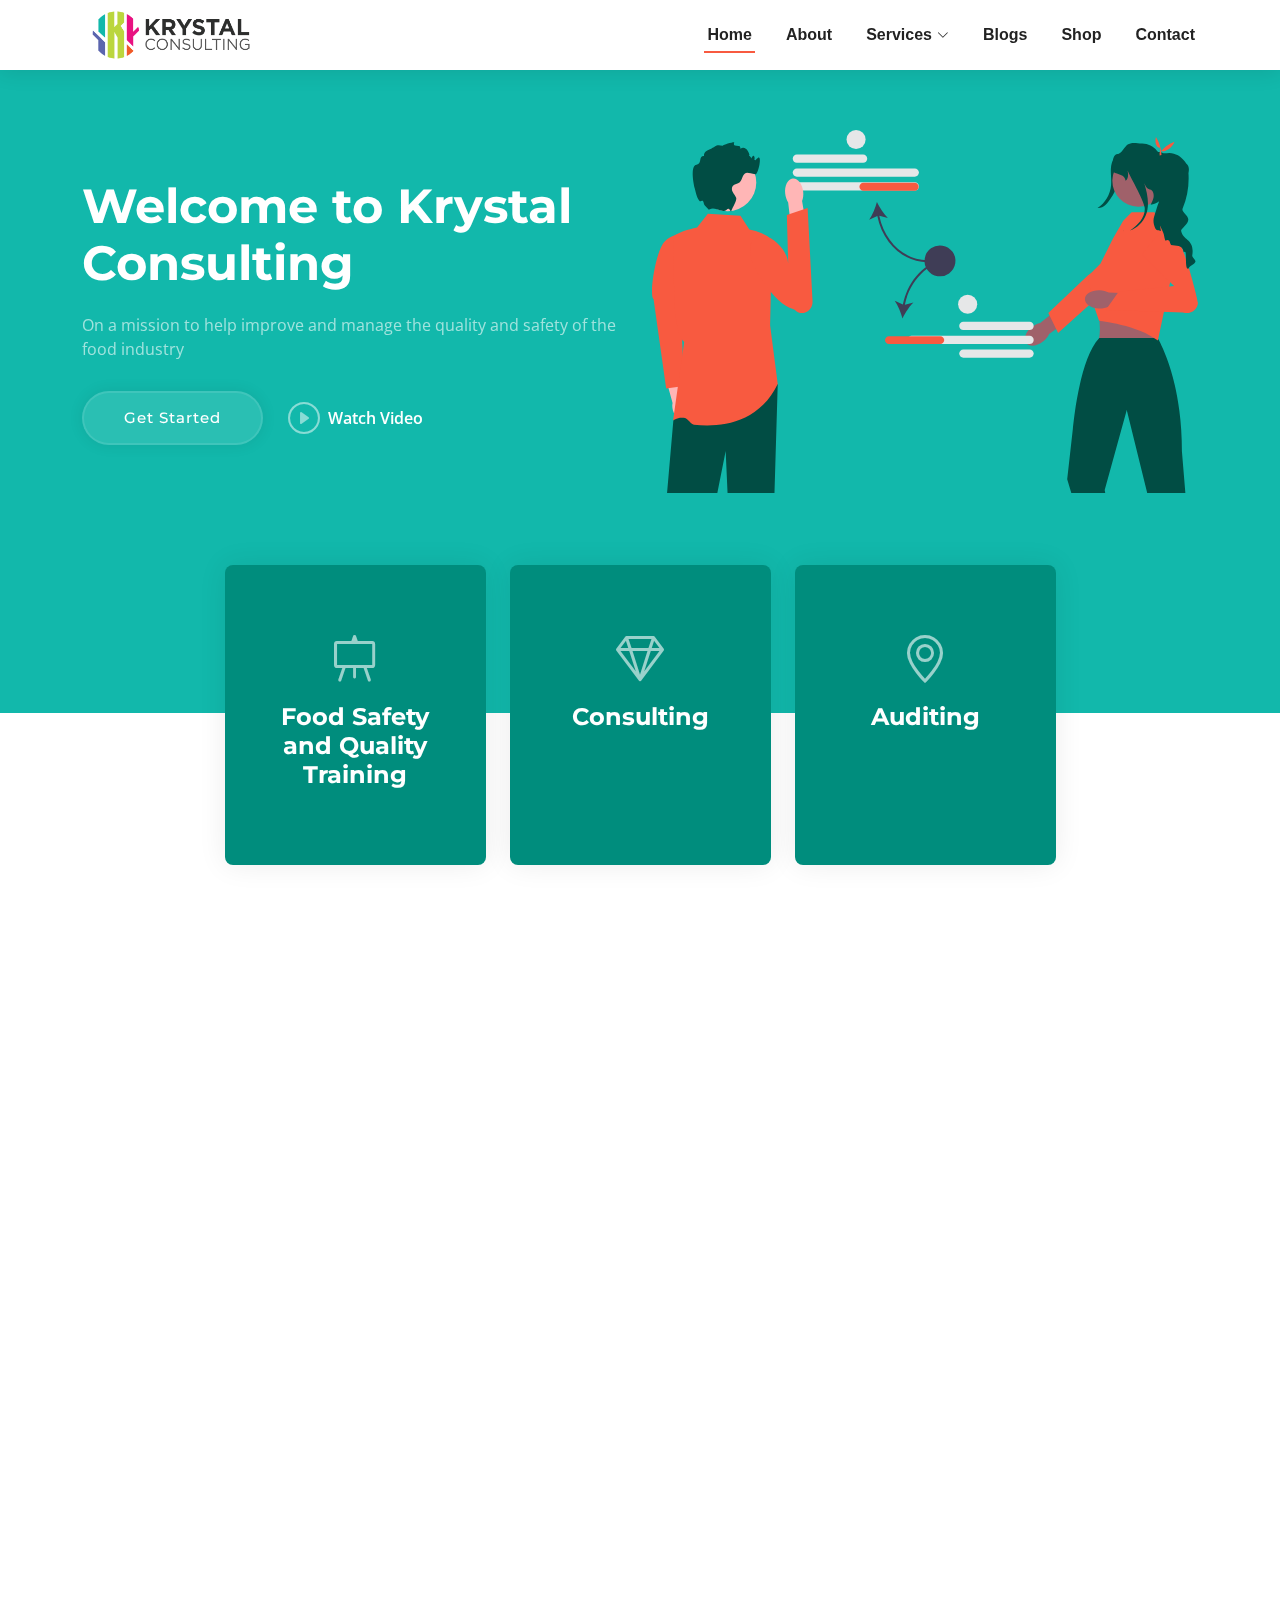
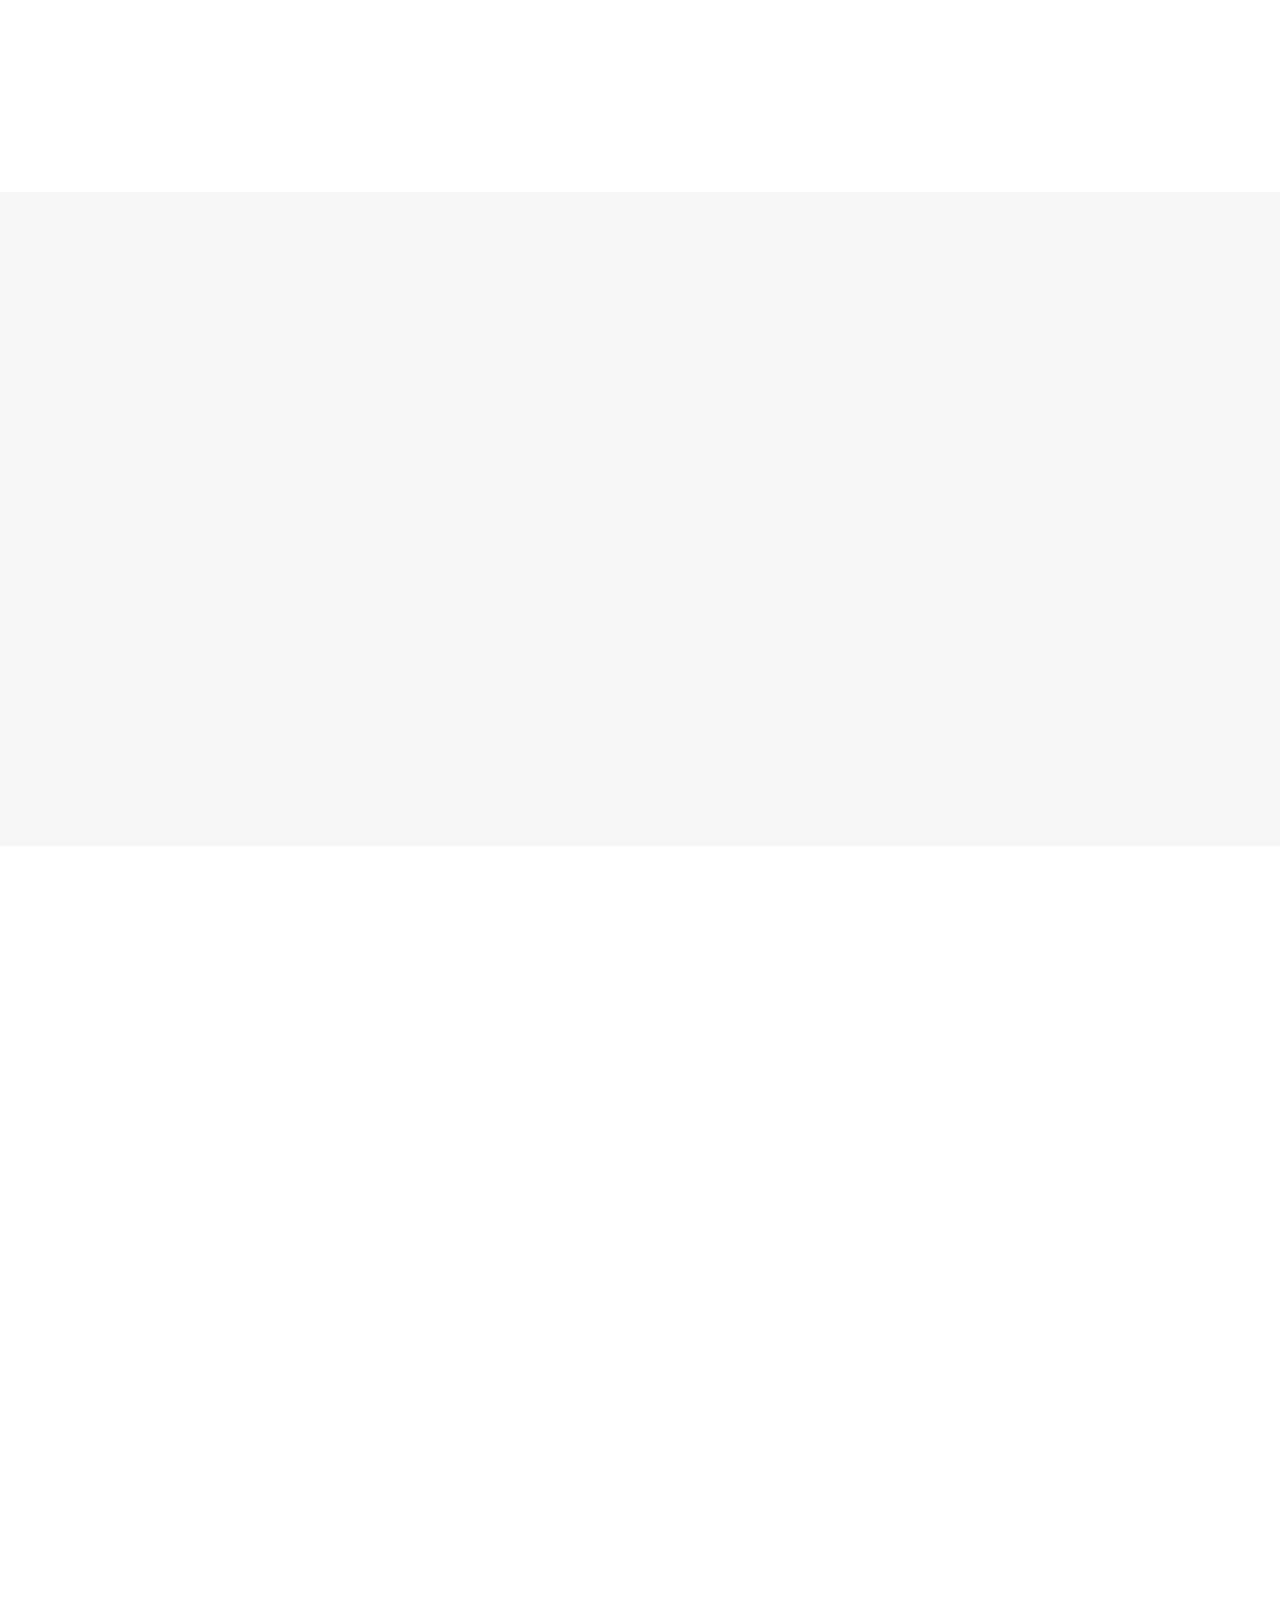
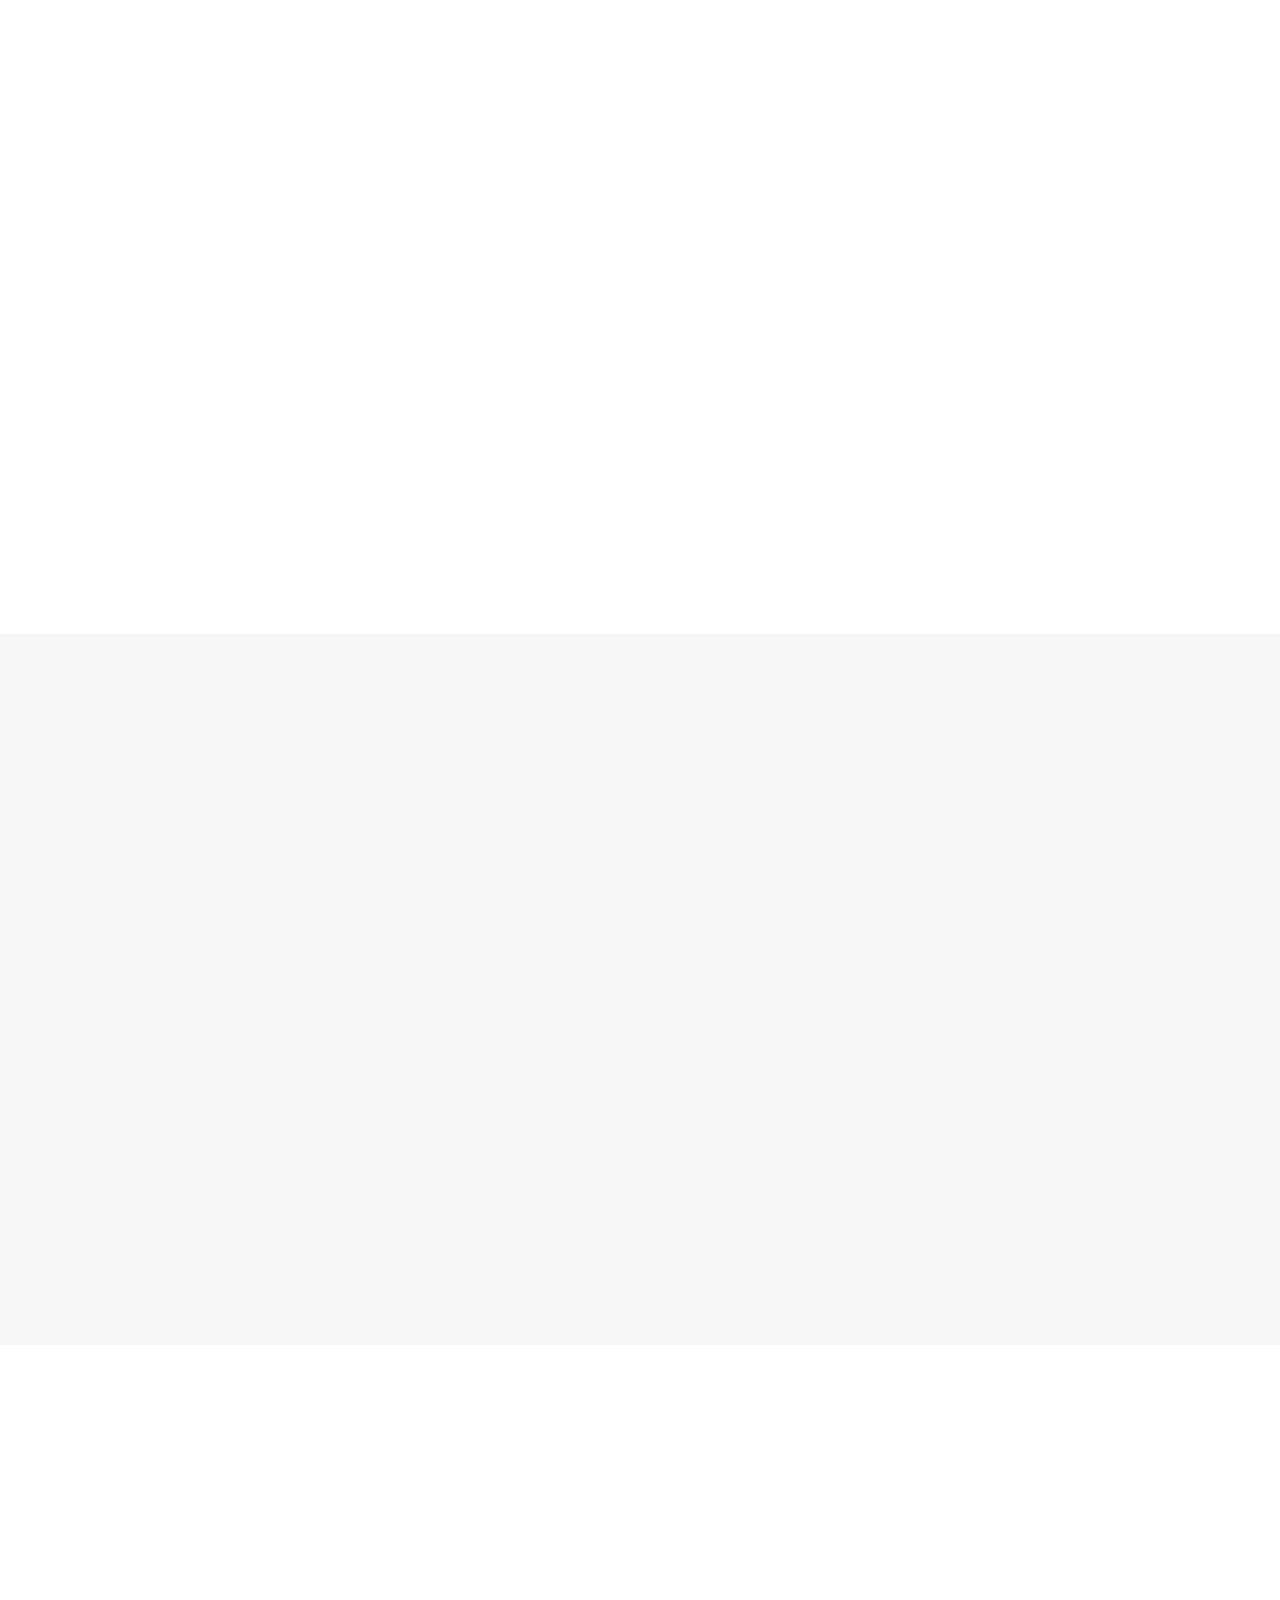
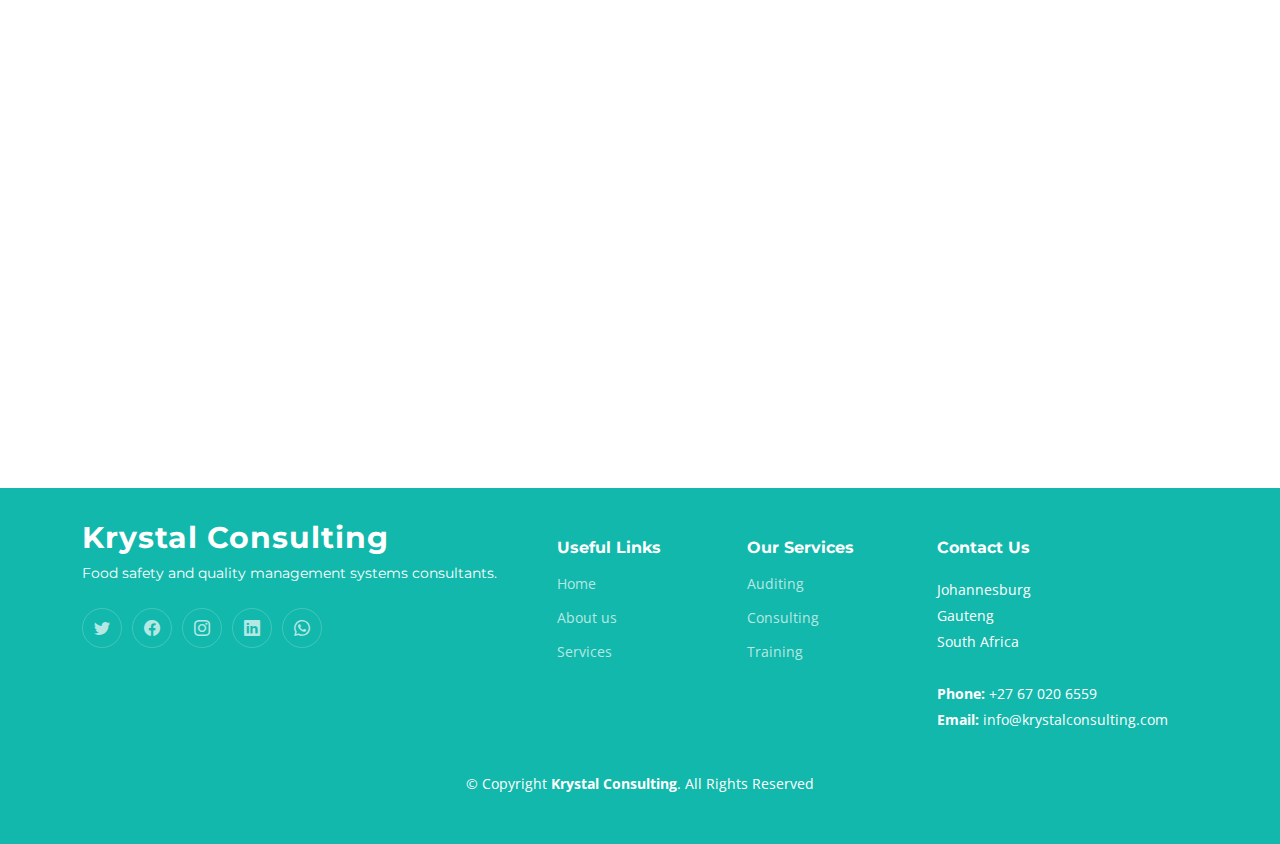
==== commit 2e7ad7ae: "new website update" ====
--- a/index.html
+++ b/index.html
@@ -1,339 +1,812 @@
 <!DOCTYPE html>
-<html style="font-size: 16px;">
+<html lang="en">
 
 <head>
-  <meta name="viewport" content="width=device-width, initial-scale=1.0">
   <meta charset="utf-8">
-  <meta name="keywords" content="​Global consulting industry platform">
-  <meta name="description" content="">
-  <title>Home</title>
-  <link rel="stylesheet" href="nicepage.css" media="screen">
-  <link rel="stylesheet" href="Home.css" media="screen">
-  <link rel="icon" type="image/png" href="/images/favicon-16x16.png" sizes="16x16" />
-  <link rel="icon" type="image/png" href="/images/favicon-32x32.png" sizes="32x32" />
-  <script class="u-script" type="text/javascript" src="jquery.js" defer=""></script>
-  <script class="u-script" type="text/javascript" src="nicepage.js" defer=""></script>
-  <meta name="generator" content="Nicepage 4.12.17, nicepage.com">
-  <link id="u-theme-google-font" rel="stylesheet"
-    href="https://fonts.googleapis.com/css?family=Montserrat:100,100i,200,200i,300,300i,400,400i,500,500i,600,600i,700,700i,800,800i,900,900i|Open+Sans:300,300i,400,400i,500,500i,600,600i,700,700i,800,800i">
-  <link id="u-page-google-font" rel="stylesheet"
-    href="https://fonts.googleapis.com/css?family=Montserrat:100,100i,200,200i,300,300i,400,400i,500,500i,600,600i,700,700i,800,800i,900,900i">
-
-
-
-
-  <script type="application/ld+json">{
-		"@context": "http://schema.org",
-		"@type": "Organization",
-		"name": "",
-		"logo": "/images/logo.png",
-		"sameAs": [
-				"https://www.facebook.com/profile.php?id=100067646456523",
-				"https://www.instagram.com/krystal_farms/",
-				"https://wa.me/27670206559?text=Hello"
-		]
-}</script>
-  <meta name="theme-color" content="#537459">
-  <meta property="og:title" content="Home">
-  <meta property="og:type" content="website">
+  <meta content="width=device-width, initial-scale=1.0" name="viewport">
+
+  <title>Krystal Consulting</title>
+  <meta content="" name="description">
+  <meta content="" name="keywords">
+
+  <!-- Favicons -->
+  <!-- <link href="assets/img/android-chrome-192x192.png" rel="icon"> -->
+  <!-- <link href="assets/img/Krystal Consulting Logo_OG Submark.png" rel="apple-touch-icon"> -->
+  <link rel="icon" type="image/x-icon" href="/assets/img/favicon.ico">
+
+  <!-- Google Fonts -->
+  <link rel="preconnect" href="https://fonts.googleapis.com">
+  <link rel="preconnect" href="https://fonts.gstatic.com" crossorigin>
+  <link href="https://fonts.googleapis.com/css2?family=Open+Sans:ital,wght@0,300;0,400;0,500;0,600;0,700;1,300;1,400;1,600;1,700&family=Montserrat:ital,wght@0,300;0,400;0,500;0,600;0,700;1,300;1,400;1,500;1,600;1,700&family=Raleway:ital,wght@0,300;0,400;0,500;0,600;0,700;1,300;1,400;1,500;1,600;1,700&display=swap" rel="stylesheet">
+
+  <!-- Vendor CSS Files -->
+  <link href="assets/vendor/bootstrap/css/bootstrap.min.css" rel="stylesheet">
+  <link href="assets/vendor/bootstrap-icons/bootstrap-icons.css" rel="stylesheet">
+  <link href="assets/vendor/aos/aos.css" rel="stylesheet">
+  <link href="assets/vendor/glightbox/css/glightbox.min.css" rel="stylesheet">
+  <link href="assets/vendor/swiper/swiper-bundle.min.css" rel="stylesheet">
+
+  <!-- Template Main CSS File -->
+  <link href="assets/css/main.css" rel="stylesheet">
+
 </head>
 
-<body data-home-page="/Home.html" data-home-page-title="Home" class="u-body u-xl-mode">
-  <header class="u-clearfix u-header u-sticky u-sticky-7abb u-white u-header" id="sec-abe3">
-    <div class="u-clearfix u-sheet u-sheet-1">
-      <a href="/Home.html" class="u-image u-logo u-image-1" data-image-width="405" data-image-height="136">
-        <img src="/images/logo.png" class="u-logo-image u-logo-image-1">
+<body>
+
+  <!-- ======= Header ======= -->
+   <header id="header" class="header d-flex align-items-center">
+
+    <div class="container-fluid container-xl d-flex align-items-center justify-content-between">
+      <a href="index.html" class="logo d-flex align-items-center">
+        <!-- Uncomment the line below if you also wish to use an image logo -->
+        <img src="assets/img/Krystal Consulting Logo_OG Primary Logo.png" alt="">
+        <!-- <h1>Impact<span>.</span></h1> -->
       </a>
-      <nav class="u-dropdown-icon u-menu u-menu-dropdown u-offcanvas u-menu-1" data-responsive-from="MD">
-        <div class="menu-collapse u-custom-font u-font-montserrat"
-          style="font-size: 1.125rem; letter-spacing: 0px; font-weight: 700;">
-          <a class="u-button-style u-custom-active-border-color u-custom-border u-custom-border-color u-custom-borders u-custom-hover-border-color u-custom-left-right-menu-spacing u-custom-padding-bottom u-custom-text-active-color u-custom-text-color u-custom-text-hover-color u-custom-top-bottom-menu-spacing u-nav-link u-text-active-palette-1-base u-text-hover-palette-2-base"
-            href="#">
-            <svg class="u-svg-link" viewBox="0 0 24 24">
-              <use xmlns:xlink="http://www.w3.org/1999/xlink" xlink:href="#menu-hamburger"></use>
-            </svg>
-            <svg class="u-svg-content" version="1.1" id="menu-hamburger" viewBox="0 0 16 16" x="0px" y="0px"
-              xmlns:xlink="http://www.w3.org/1999/xlink" xmlns="http://www.w3.org/2000/svg">
-              <g>
-                <rect y="1" width="16" height="2"></rect>
-                <rect y="7" width="16" height="2"></rect>
-                <rect y="13" width="16" height="2"></rect>
-              </g>
-            </svg>
-          </a>
-        </div>
-        <div class="u-custom-menu u-nav-container">
-          <ul class="u-custom-font u-font-montserrat u-nav u-spacing-20 u-unstyled u-nav-1">
-            <li class="u-nav-item"><a
-                class="u-border-active-grey-90 u-border-hover-grey-50 u-button-style u-nav-link u-text-active-custom-color-3 u-text-grey-90 u-text-hover-custom-color-2"
-                href="/Home.html" style="padding: 10px;">Home</a>
-            </li>
-            <li class="u-nav-item"><a
-                class="u-border-active-grey-90 u-border-hover-grey-50 u-button-style u-nav-link u-text-active-custom-color-3 u-text-grey-90 u-text-hover-custom-color-2"
-                href="/About-Us.html" style="padding: 10px;">About Us</a>
-            </li>
-            <li class="u-nav-item"><a
-                class="u-border-active-grey-90 u-border-hover-grey-50 u-button-style u-nav-link u-text-active-custom-color-3 u-text-grey-90 u-text-hover-custom-color-2"
-                style="padding: 10px;">Services</a>
-              <div class="u-nav-popup">
-                <ul class="u-custom-font u-font-montserrat u-h-spacing-22 u-nav u-unstyled u-v-spacing-15 u-nav-2">
-                  <li class="u-nav-item"><a class="u-button-style u-nav-link u-white" href="/Training.html">Training</a>
-                  </li>
-                  <li class="u-nav-item"><a class="u-button-style u-nav-link u-white" href="/Auditing.html">Auditing</a>
-                  </li>
-                  <li class="u-nav-item"><a class="u-button-style u-nav-link u-white"
-                      href="/Consulting.html">Consulting</a>
-                  </li>
+      <nav id="navbar" class="navbar">
+        <ul>
+          <li><a href="#hero">Home</a></li>
+          <li><a href="#about">About</a></li>
+          <!-- <li><a href="#services">Services</a></li> -->
+          <li class="dropdown"><a href="#services"><span>Services</span> <i class="bi bi-chevron-down dropdown-indicator"></i></a>
+            <ul>
+              <li><a href="services.html#auditing">Auditing</a></li>
+              <li><a href="services.html#consulting">Consulting</a></li>
+              <li><a href="services.html#training">Training</a></li>
+            </ul>
+          </li>
+          <!-- <li><a href="#portfolio">Portfolio</a></li> -->
+          <li><a href="#recent-posts">Blogs</a></li>
+          <li><a href="shop.html">Shop</a></li>
+          <!-- <li class="dropdown"><a href="#"><span>Drop Down</span> <i class="bi bi-chevron-down dropdown-indicator"></i></a>
+            <ul>
+              <li><a href="#">Drop Down 1</a></li>
+              <li class="dropdown"><a href="#"><span>Deep Drop Down</span> <i class="bi bi-chevron-down dropdown-indicator"></i></a>
+                <ul>
+                  <li><a href="#">Deep Drop Down 1</a></li>
+                  <li><a href="#">Deep Drop Down 2</a></li>
+                  <li><a href="#">Deep Drop Down 3</a></li>
+                  <li><a href="#">Deep Drop Down 4</a></li>
+                  <li><a href="#">Deep Drop Down 5</a></li>
                 </ul>
-              </div>
-            </li>
-            <li class="u-nav-item"><a
-                class="u-border-active-grey-90 u-border-hover-grey-50 u-button-style u-nav-link u-text-active-custom-color-3 u-text-grey-90 u-text-hover-custom-color-2"
-                href="/Home.html#sec-d90e" data-page-id="2224617" style="padding: 10px;">Get In Touch</a>
-            </li>
-          </ul>
-        </div>
-        <div class="u-custom-menu u-nav-container-collapse">
-          <div class="u-black u-container-style u-inner-container-layout u-opacity u-opacity-95 u-sidenav">
-            <div class="u-inner-container-layout u-sidenav-overflow">
-              <div class="u-menu-close"></div>
-              <ul class="u-align-center u-nav u-popupmenu-items u-unstyled u-nav-3">
-                <li class="u-nav-item"><a class="u-button-style u-nav-link" href="/Home.html">Home</a>
-                </li>
-                <li class="u-nav-item"><a class="u-button-style u-nav-link" href="/About-Us.html">About Us</a>
-                </li>
-                <li class="u-nav-item"><a class="u-button-style u-nav-link">Services</a>
-                  <div class="u-nav-popup">
-                    <ul class="u-custom-font u-font-montserrat u-h-spacing-22 u-nav u-unstyled u-v-spacing-15 u-nav-4">
-                      <li class="u-nav-item"><a class="u-button-style u-nav-link" href="/Training.html">Training</a>
-                      </li>
-                      <li class="u-nav-item"><a class="u-button-style u-nav-link" href="/Auditing.html">Auditing</a>
-                      </li>
-                      <li class="u-nav-item"><a class="u-button-style u-nav-link" href="/Consulting.html">Consulting</a>
-                      </li>
-                    </ul>
-                  </div>
-                </li>
-                <li class="u-nav-item"><a class="u-button-style u-nav-link" href="/Home.html#sec-d90e"
-                    data-page-id="2224617">Get In Touch</a>
-                </li>
-              </ul>
-            </div>
-          </div>
-          <div class="u-black u-menu-overlay u-opacity u-opacity-70"></div>
-        </div>
-      </nav>
+              </li>
+              <li><a href="#">Drop Down 2</a></li>
+              <li><a href="#">Drop Down 3</a></li>
+              <li><a href="#">Drop Down 4</a></li>
+            </ul>
+          </li> -->
+          <li><a href="#contact">Contact</a></li>
+        </ul>
+      </nav><!-- .navbar -->
+
+      <i class="mobile-nav-toggle mobile-nav-show bi bi-list"></i>
+      <i class="mobile-nav-toggle mobile-nav-hide d-none bi bi-x"></i>
+
     </div>
-  </header>
-  <section class="u-clearfix u-custom-color-1 u-valign-middle-sm u-valign-middle-xs u-section-1" id="carousel_8efc">
-    <div class="u-clearfix u-expanded-width-sm u-expanded-width-xs u-layout-wrap u-layout-wrap-1">
-      <div class="u-gutter-0 u-layout">
-        <div class="u-layout-row">
-          <div class="u-align-left u-container-style u-layout-cell u-size-30 u-layout-cell-1">
-            <div class="u-container-layout u-container-layout-1">
-              <h1 class="u-custom-font u-heading-font u-text u-text-1"> FOOD SAFETY AND QUALITY SYSTEMS EXPERTS</h1>
-              <h2 class="u-file-icon u-subtitle u-text u-text-2"> On a mission to help improve and manage t​he quality
-                and safety of the food industry.</h2>
-              <a href="/Home.html#sec-d90e" data-page-id="2224617"
-                class="u-border-2 u-border-hover-custom-color-2 u-btn u-btn-round u-button-style u-custom-color-2 u-custom-font u-font-montserrat u-hover-custom-color-1 u-radius-6 u-text-hover-custom-color-2 u-btn-1">Get
-                In Touch</a>
-              <a href="/About-Us.html" data-page-id="2225860"
-                class="u-border-2 u-border-custom-color-2 u-btn u-btn-round u-button-style u-custom-font u-font-montserrat u-hover-custom-color-2 u-none u-radius-6 u-text-custom-color-2 u-text-hover-white u-btn-2">More
-                About Us</a>
-            </div>
-          </div>
-          <div class="u-container-style u-layout-cell u-size-30 u-layout-cell-2">
-            <div class="u-container-layout u-valign-top-sm u-valign-top-xs u-container-layout-2">
-              <img class="u-hidden-sm u-hidden-xs u-image u-image-contain u-image-1" src="/images/Tomato.png"
-                data-image-width="518" data-image-height="694">
-            </div>
-          </div>
-        </div>
-      </div>
+  </header><!-- End Header -->
+  <!-- End Header -->
+
+  <!-- ======= Hero Section ======= -->
+  <section id="hero" class="hero">
+    <div class="container position-relative">
+      <div class="row gy-5" data-aos="fade-in">
+        <div class="col-lg-6 order-2 order-lg-1 d-flex flex-column justify-content-center text-center text-lg-start">
+          <h2>Welcome to <span>Krystal Consulting</span></h2>
+          <p>On a mission to help improve and manage the quality and safety of the food industry</p>
+          <div class="d-flex justify-content-center justify-content-lg-start">
+            <a href="#about" class="btn-get-started">Get Started</a>
+            <a href="https://www.youtube.com/watch?v=9P1QYn2t1Ko" class="glightbox btn-watch-video d-flex align-items-center"><i class="bi bi-play-circle"></i><span>Watch Video</span></a>
+          </div>
+        </div>
+        <div class="col-lg-6 order-1 order-lg-2">
+          <img src="assets/img/hero-img.svg" class="img-fluid" alt="" data-aos="zoom-out" data-aos-delay="100">
+        </div>
+      </div>
+    </div>
+
+    <div class="icon-boxes position-relative">
+      <div class="container position-relative">
+        <div class="row gy-4 mt-5">
+
+          <div class="col-xl-3 col-md-6" data-aos="fade-up" data-aos-delay="100">
+            <div class="icon-box">
+              <div class="icon"><i class="bi bi-easel"></i></div>
+              <h4 class="title"><a href="" class="stretched-link">Food Safety and Quality Training</a></h4>
+            </div>
+          </div>
+          <!--End Icon Box -->
+
+          <div class="col-xl-3 col-md-6" data-aos="fade-up" data-aos-delay="200">
+            <div class="icon-box">
+              <div class="icon"><i class="bi bi-gem"></i></div>
+              <h4 class="title"><a href="" class="stretched-link">Consulting</a></h4>
+            </div>
+          </div>
+          <!--End Icon Box -->
+
+          <div class="col-xl-3 col-md-6" data-aos="fade-up" data-aos-delay="300">
+            <div class="icon-box">
+              <div class="icon"><i class="bi bi-geo-alt"></i></div>
+              <h4 class="title"><a href="" class="stretched-link">Auditing</a></h4>
+            </div>
+          </div>
+          <!--End Icon Box -->
+
+          <!-- <div class="col-xl-3 col-md-6" data-aos="fade-up" data-aos-delay="500">
+            <div class="icon-box">
+              <div class="icon"><i class="bi bi-command"></i></div>
+              <h4 class="title"><a href="" class="stretched-link">Nemo Enim</a></h4>
+            </div>
+          </div> -->
+          <!--End Icon Box -->
+
+        </div>
+      </div>
+    </div>
+
     </div>
   </section>
-  <section class="u-clearfix u-white u-section-2" id="sec-2681">
-    <div class="u-clearfix u-sheet u-sheet-1">
-      <h1 class="u-text u-text-default u-text-1">What We Offer</h1>
-      <div
-        class="u-align-center-sm u-align-center-xs u-expanded-width-lg u-expanded-width-md u-expanded-width-xl u-list u-list-1">
-        <div class="u-repeater u-repeater-1">
-          <div
-            class="u-align-left-sm u-align-left-xs u-border-2 u-border-grey-30 u-container-style u-list-item u-radius-15 u-repeater-item u-shape-round u-white u-list-item-1">
-            <div class="u-container-layout u-similar-container u-container-layout-1">
-              <div class="u-image u-image-circle u-preserve-proportions u-image-1" alt="" data-image-width="804"
-                data-image-height="804"></div>
-              <h5 class="u-align-center-lg u-align-center-md u-align-center-xl u-text u-text-default u-text-2">TRAINING
-              </h5>
-              <p
-                class="u-align-left-lg u-align-left-md u-align-left-xl u-custom-font u-font-montserrat u-text u-text-palette-5-dark-2 u-text-3">
-                Customized food safety and quality systems management training.</p>
-              <a href="/Training.html" data-page-id="2226009"
-                class="u-align-center u-border-2 u-border-hover-custom-color-4 u-btn u-btn-round u-button-style u-custom-color-4 u-custom-font u-font-montserrat u-hover-white u-radius-10 u-btn-1">Learn
-                more</a>
-            </div>
-          </div>
-          <div
-            class="u-align-center-lg u-align-center-md u-align-center-xl u-align-left-sm u-align-left-xs u-border-2 u-border-grey-30 u-container-style u-list-item u-radius-15 u-repeater-item u-shape-round u-white u-list-item-2">
-            <div class="u-container-layout u-similar-container u-container-layout-2">
-              <div class="u-image u-image-circle u-preserve-proportions u-image-2" alt="" data-image-width="804"
-                data-image-height="804"></div>
-              <h5 class="u-align-center-lg u-align-center-md u-align-center-xl u-text u-text-default u-text-4"> AUDITING
-              </h5>
-              <p
-                class="u-align-left-lg u-align-left-md u-align-left-xl u-custom-font u-font-montserrat u-text u-text-palette-5-dark-2 u-text-5">
-                First and second party audits to assist with readiness.</p>
-              <a href="/Auditing.html" data-page-id="2226347"
-                class="u-align-center u-border-2 u-border-hover-custom-color-4 u-btn u-btn-round u-button-style u-custom-color-4 u-custom-font u-font-montserrat u-hover-white u-radius-10 u-btn-2">LEARN
-                MORE</a>
-            </div>
-          </div>
-          <div
-            class="u-align-center-lg u-align-center-md u-align-center-xl u-align-left-sm u-align-left-xs u-border-2 u-border-grey-30 u-container-style u-list-item u-radius-15 u-repeater-item u-shape-round u-white u-list-item-3">
-            <div class="u-container-layout u-similar-container u-container-layout-3">
-              <div class="u-image u-image-circle u-preserve-proportions u-image-3" alt="" data-image-width="804"
-                data-image-height="804"></div>
-              <h5 class="u-align-center-lg u-align-center-md u-align-center-xl u-text u-text-default u-text-6">
-                CONSULTING</h5>
-              <p
-                class="u-align-left-lg u-align-left-md u-align-left-xl u-custom-font u-font-montserrat u-text u-text-palette-5-dark-2 u-text-7">
-                Expert professionals that will assist with any food safety and quality related query.</p>
-              <a href="/Consulting.html" data-page-id="2226241"
-                class="u-align-center u-border-2 u-border-hover-custom-color-4 u-btn u-btn-round u-button-style u-custom-color-4 u-custom-font u-font-montserrat u-hover-white u-radius-10 u-btn-3">LEARN
-                MORE</a>
-            </div>
-          </div>
-        </div>
-      </div>
-    </div>
-  </section>
-  <section class="u-clearfix u-custom-color-3 u-section-3" id="sec-d90e">
-    <div class="u-clearfix u-sheet u-valign-middle-md u-valign-middle-sm u-valign-middle-xs u-sheet-1">
-      <h1 class="u-text u-text-default-lg u-text-default-xl u-text-1"> GET IN TOUCH WITH OUR TEAM</h1>
-      <h2 class="u-subtitle u-text u-text-default u-text-2"> If you are interested in our services or have any questions
-        please fill in the form below:</h2>
-      <div class="u-clearfix u-expanded-width u-layout-wrap u-layout-wrap-1">
-        <div class="u-layout">
-          <div class="u-layout-row">
-            <div class="u-container-style u-layout-cell u-size-30 u-layout-cell-1">
-              <div class="u-container-layout u-container-layout-1">
-                <img class="u-image u-image-default u-image-1" src="/images/profile.jpg" alt="" data-image-width="864"
-                  data-image-height="1080">
-                <h4 class="u-text u-text-default u-text-white u-text-3">Tamsin Davids </h4>
-                <h5 class="u-text u-text-default u-text-white u-text-4">Founder </h5>
-              </div>
-            </div>
-            <div class="u-container-style u-layout-cell u-size-30 u-layout-cell-2">
-              <div class="u-container-layout u-container-layout-2">
-                <div class="u-expanded-width u-form u-form-1">
-                  <form action="#" method="POST" class="u-clearfix u-form-spacing-10 u-form-vertical u-inner-form"
-                    source="email" name="form" style="padding: 10px;">
-                    <div class="u-form-group u-form-name">
-                      <label for="name-6feb" class="u-label">Name</label>
-                      <input type="text" placeholder="Enter your Name" id="name-6feb" name="name"
-                        class="u-border-1 u-border-grey-30 u-input u-input-rectangle u-white" required="">
-                    </div>
-                    <div class="u-form-email u-form-group">
-                      <label for="email-6feb" class="u-label">Email</label>
-                      <input type="email" placeholder="Enter a valid email address" id="email-6feb" name="email"
-                        class="u-border-1 u-border-grey-30 u-input u-input-rectangle u-white" required="">
-                    </div>
-                    <div class="u-form-group u-form-phone u-form-group-3">
-                      <label for="phone-fdf9" class="u-label">Phone</label>
-                      <input type="tel"
-                        pattern="\+?\d{0,3}[\s\(\-]?([0-9]{2,3})[\s\)\-]?([\s\-]?)([0-9]{3})[\s\-]?([0-9]{2})[\s\-]?([0-9]{2})"
-                        placeholder="Enter your phone" id="phone-fdf9" name="phone"
-                        class="u-border-1 u-border-grey-30 u-input u-input-rectangle u-white" required="">
-                    </div>
-                    <div class="u-form-group u-form-select u-form-group-4">
-                      <label for="select-ef9c" class="u-label">Service</label>
-                      <div class="u-form-select-wrapper">
-                        <select id="select-ef9c" name="select"
-                          class="u-border-1 u-border-grey-30 u-input u-input-rectangle u-white">
-                          <option value="Select your service">Select your service</option>
-                          <option value="Training">Training</option>
-                          <option value="Auditing">Auditing</option>
-                          <option value="Consulting">Consulting</option>
-                        </select>
-                        <svg xmlns="http://www.w3.org/2000/svg" width="14" height="12" version="1" class="u-caret">
-                          <path fill="currentColor" d="M4 8L0 4h8z"></path>
-                        </svg>
+  <!-- End Hero Section -->
+
+  <main id="main">
+
+    <!-- ======= About Us Section ======= -->
+    <section id="about" class="about">
+      <div class="container" data-aos="fade-up">
+
+        <div class="section-header">
+          <h2>About Us</h2>
+          <p>We are consultants, auditors and facilitators that are highly skilled and sought after in the food industry</p>
+        </div>
+
+        <div class="row gy-4">
+          <div class="col-lg-6">
+            <!-- <h3>Food safety and quality management systems consultants.</h3> -->
+            <img src="assets/img/IMG_0981.jpg" class="img-fluid rounded-4 mb-4" alt="">
+            <!-- <p>Ut fugiat ut sunt quia veniam. Voluptate perferendis perspiciatis quod nisi et. Placeat debitis quia recusandae odit et consequatur voluptatem. Dignissimos pariatur consectetur fugiat voluptas ea.</p>
+            <p>Temporibus nihil enim deserunt sed ea. Provident sit expedita aut cupiditate nihil vitae quo officia vel. Blanditiis eligendi possimus et in cum. Quidem eos ut sint rem veniam qui. Ut ut repellendus nobis tempore doloribus debitis explicabo similique sit. Accusantium sed ut omnis beatae neque deleniti repellendus.
+
+            </p> -->
+          </div>
+          <div class="col-lg-6">
+            <div class="content ps-0 ps-lg-5">
+              <h3>Food safety and quality management systems consultants.</h3>
+              <p>
+                Krystal Consulting is a food safety and quality management systems business with consultants, auditors and facilitators that are highly skilled and sought after in the food industry.
+              </p>
+              <p>
+                We provide cost effective expert service for food safety, quality, environmental and agricultural management systems. Our areas of expertise range from snacks, beverage manufacturing, dried goods (Flour, maize meal and instant porridge), dairy and meat processing, packaging manufacturing as well as ready to eat meals (RTE).
+              </p>              
+            </div>
+          </div>
+        </div>
+
+      </div>
+    </section><!-- End About Us Section -->
+
+    <!-- ======= Clients Section ======= -->
+    <section id="clients" class="clients">
+      <div class="container" data-aos="zoom-out">
+
+        <div class="clients-slider swiper">
+          <div class="swiper-wrapper align-items-center">
+            <div class="swiper-slide"><img src="assets/img/clients/hbp.png" class="img-fluid" alt=""></div>
+            <div class="swiper-slide"><img src="assets/img/clients/Mukay-Eggs.png" class="img-fluid" alt=""></div>
+            <div class="swiper-slide"><img src="assets/img/clients/South Western Diary - Logo (3).jpg" class="img-fluid" alt=""></div>
+            <div class="swiper-slide"><img src="assets/img/clients/tubby.png" class="img-fluid" alt=""></div>
+            <div class="swiper-slide"><img src="assets/img/clients/wibc.png" class="img-fluid" alt=""></div>
+            <!-- <div class="swiper-slide"><img src="assets/img/clients/client-6.png" class="img-fluid" alt=""></div> -->
+            <!-- <div class="swiper-slide"><img src="assets/img/clients/client-7.png" class="img-fluid" alt=""></div> -->
+            <!-- <div class="swiper-slide"><img src="assets/img/clients/client-8.png" class="img-fluid" alt=""></div> -->
+          </div>
+        </div>
+
+      </div>
+    </section><!-- End Clients Section -->
+
+    <!-- ======= Stats Counter Section ======= -->
+    <section id="stats-counter" class="stats-counter">
+      <div class="container" data-aos="fade-up">
+
+        <div class="row gy-4 align-items-center">
+
+          <!-- <div class="col-lg-6">
+            <img src="assets/img/stats-img.svg" alt="" class="img-fluid">
+          </div> -->
+
+          <div class="col-lg-6">
+
+            <!-- <div class="stats-item d-flex align-items-center">
+              <span data-purecounter-start="0" data-purecounter-end="232" data-purecounter-duration="1" class="purecounter"></span>
+              <p><strong>Happy Clients</strong> assisted</p>
+            </div> --><!-- End Stats Item -->
+
+            <!-- <div class="stats-item d-flex align-items-center">
+              <span data-purecounter-start="0" data-purecounter-end="521" data-purecounter-duration="1" class="purecounter"></span>
+              <p><strong>Projects</strong> completed</p>
+            </div> --><!-- End Stats Item -->
+
+            <!-- <div class="stats-item d-flex align-items-center">
+              <span data-purecounter-start="0" data-purecounter-end="453" data-purecounter-duration="1" class="purecounter"></span>
+              <p><strong>Hours Of Support</strong> aut commodi quaerat</p>
+            </div> --><!-- End Stats Item -->
+
+          </div>
+
+        </div>
+
+      </div>
+    </section><!-- End Stats Counter Section -->
+
+    <!-- ======= Call To Action Section ======= -->
+    <!-- <section id="call-to-action" class="call-to-action">
+      <div class="container text-center" data-aos="zoom-out">
+        <a href="https://www.youtube.com/watch?v=LXb3EKWsInQ" class="glightbox play-btn"></a>
+        <h3>Call To Action</h3>
+        <p> Duis aute irure dolor in reprehenderit in voluptate velit esse cillum dolore eu fugiat nulla pariatur. Excepteur sint occaecat cupidatat non proident, sunt in culpa qui officia deserunt mollit anim id est laborum.</p>
+        <a class="cta-btn" href="#">Call To Action</a>
+      </div>
+    </section> --><!-- End Call To Action Section -->
+
+    <!-- ======= Our Services Section ======= -->
+    <section id="services" class="services sections-bg">
+      <div class="container" data-aos="fade-up">
+
+        <div class="section-header">
+          <h2>Our Services</h2>
+          <p>Our areas of expertise range from snacks, beverage manufacturing, dried goods (Flour, maize meal and instant porridge), dairy and meat processing, packaging manufacturing as well as ready to eat meals (RTE).</p>
+        </div>
+
+        <div class="row gy-4" data-aos="fade-up" data-aos-delay="100">
+
+          <div class="col-lg-4 col-md-6">
+            <div class="service-item  position-relative">
+              <div class="icon">
+                <i class="bi bi-activity"></i>
+              </div>
+              <h3>Auditing</h3>
+              <p>First and second party audits to assist with readiness.</p>
+              <a href="services.html#auditing" class="readmore stretched-link">Read more <i class="bi bi-arrow-right"></i></a>
+            </div>
+          </div><!-- End Service Item -->
+
+          <div class="col-lg-4 col-md-6">
+            <div class="service-item position-relative">
+              <div class="icon">
+                <i class="bi bi-broadcast"></i>
+              </div>
+              <h3>Consulting</h3>
+              <p>Expert professionals that will assist with any food safety and quality related query.</p>
+              <a href="services.html#consulting" class="readmore stretched-link">Read more <i class="bi bi-arrow-right"></i></a>
+            </div>
+          </div><!-- End Service Item -->
+
+          <div class="col-lg-4 col-md-6">
+            <div class="service-item position-relative">
+              <div class="icon">
+                <i class="bi bi-easel"></i>
+              </div>
+              <h3>Training</h3>
+              <p>Customized food safety and quality systems management training.</p>
+              <a href="services.html#training" class="readmore stretched-link">Read more <i class="bi bi-arrow-right"></i></a>
+            </div>
+          </div><!-- End Service Item -->              
+        </div>
+
+      </div>
+    </section><!-- End Our Services Section -->
+
+    <!-- ======= Testimonials Section ======= -->
+    <section id="testimonials" class="testimonials">
+      <div class="container" data-aos="fade-up">
+
+        <!-- <div class="section-header">
+          <h2>Testimonials</h2>
+          <p>A word from a few of our happy clients.</p>
+        </div> -->
+
+        <div class="slides-3 swiper" data-aos="fade-up" data-aos-delay="100">
+          <div class="swiper-wrapper">
+
+            <!-- <div class="swiper-slide">
+              <div class="testimonial-wrap">
+                <div class="testimonial-item">
+                  <div class="d-flex align-items-center">
+                    <img src="assets/img/testimonials/testimonials-1.jpg" class="testimonial-img flex-shrink-0" alt="">
+                    <div>
+                      <h3>Saul Goodman</h3>
+                      <h4>Ceo &amp; Founder</h4>
+                      <div class="stars">
+                        <i class="bi bi-star-fill"></i><i class="bi bi-star-fill"></i><i class="bi bi-star-fill"></i><i class="bi bi-star-fill"></i><i class="bi bi-star-fill"></i>
                       </div>
                     </div>
-                    <div class="u-form-group u-form-message">
-                      <label for="message-6feb" class="u-label">Message</label>
-                      <textarea placeholder="Enter your message" rows="4" cols="50" id="message-6feb" name="message"
-                        class="u-border-1 u-border-grey-30 u-input u-input-rectangle u-white" required=""></textarea>
+                  </div>
+                  <p>
+                    <i class="bi bi-quote quote-icon-left"></i>
+                    Proin iaculis purus consequat sem cure digni ssim donec porttitora entum suscipit rhoncus. Accusantium quam, ultricies eget id, aliquam eget nibh et. Maecen aliquam, risus at semper.
+                    <i class="bi bi-quote quote-icon-right"></i>
+                  </p>
+                </div>
+              </div>
+            </div> --><!-- End testimonial item -->
+
+            <!-- <div class="swiper-slide">
+              <div class="testimonial-wrap">
+                <div class="testimonial-item">
+                  <div class="d-flex align-items-center">
+                    <img src="assets/img/testimonials/testimonials-2.jpg" class="testimonial-img flex-shrink-0" alt="">
+                    <div>
+                      <h3>Sara Wilsson</h3>
+                      <h4>Designer</h4>
+                      <div class="stars">
+                        <i class="bi bi-star-fill"></i><i class="bi bi-star-fill"></i><i class="bi bi-star-fill"></i><i class="bi bi-star-fill"></i><i class="bi bi-star-fill"></i>
+                      </div>
                     </div>
-                    <div class="u-align-left u-form-group u-form-submit">
-                      <a href="#"
-                        class="u-border-none u-btn u-btn-submit u-button-style u-custom-color-1 u-custom-font u-font-montserrat u-btn-1">Submit</a>
-                      <input type="submit" value="submit" class="u-form-control-hidden">
+                  </div>
+                  <p>
+                    <i class="bi bi-quote quote-icon-left"></i>
+                    Export tempor illum tamen malis malis eram quae irure esse labore quem cillum quid cillum eram malis quorum velit fore eram velit sunt aliqua noster fugiat irure amet legam anim culpa.
+                    <i class="bi bi-quote quote-icon-right"></i>
+                  </p>
+                </div>
+              </div>
+            </div> --><!-- End testimonial item -->
+
+            <!-- <div class="swiper-slide">
+              <div class="testimonial-wrap">
+                <div class="testimonial-item">
+                  <div class="d-flex align-items-center">
+                    <img src="assets/img/testimonials/testimonials-3.jpg" class="testimonial-img flex-shrink-0" alt="">
+                    <div>
+                      <h3>Jena Karlis</h3>
+                      <h4>Store Owner</h4>
+                      <div class="stars">
+                        <i class="bi bi-star-fill"></i><i class="bi bi-star-fill"></i><i class="bi bi-star-fill"></i><i class="bi bi-star-fill"></i><i class="bi bi-star-fill"></i>
+                      </div>
                     </div>
-                    <div class="u-form-send-message u-form-send-success"> Thank you! Your message has been sent. </div>
-                    <div class="u-form-send-error u-form-send-message"> Unable to send your message. Please fix errors
-                      then try again. </div>
-                    <input type="hidden" value="" name="recaptchaResponse">
-                  </form>
-                </div>
-              </div>
-            </div>
-          </div>
-        </div>
+                  </div>
+                  <p>
+                    <i class="bi bi-quote quote-icon-left"></i>
+                    Enim nisi quem export duis labore cillum quae magna enim sint quorum nulla quem veniam duis minim tempor labore quem eram duis noster aute amet eram fore quis sint minim.
+                    <i class="bi bi-quote quote-icon-right"></i>
+                  </p>
+                </div>
+              </div>
+            </div> --><!-- End testimonial item -->
+
+            <!-- <div class="swiper-slide">
+              <div class="testimonial-wrap">
+                <div class="testimonial-item">
+                  <div class="d-flex align-items-center">
+                    <img src="assets/img/testimonials/testimonials-4.jpg" class="testimonial-img flex-shrink-0" alt="">
+                    <div>
+                      <h3>Matt Brandon</h3>
+                      <h4>Freelancer</h4>
+                      <div class="stars">
+                        <i class="bi bi-star-fill"></i><i class="bi bi-star-fill"></i><i class="bi bi-star-fill"></i><i class="bi bi-star-fill"></i><i class="bi bi-star-fill"></i>
+                      </div>
+                    </div>
+                  </div>
+                  <p>
+                    <i class="bi bi-quote quote-icon-left"></i>
+                    Fugiat enim eram quae cillum dolore dolor amet nulla culpa multos export minim fugiat minim velit minim dolor enim duis veniam ipsum anim magna sunt elit fore quem dolore.
+                    <i class="bi bi-quote quote-icon-right"></i>
+                  </p>
+                </div>
+              </div>
+            </div> --><!-- End testimonial item -->
+
+            <!-- <div class="swiper-slide">
+              <div class="testimonial-wrap">
+                <div class="testimonial-item">
+                  <div class="d-flex align-items-center">
+                    <img src="assets/img/testimonials/testimonials-5.jpg" class="testimonial-img flex-shrink-0" alt="">
+                    <div>
+                      <h3>Mukay Eggs</h3>
+                      <h4>Poultry Farmer</h4>
+                      <div class="stars">
+                        <i class="bi bi-star-fill"></i><i class="bi bi-star-fill"></i><i class="bi bi-star-fill"></i><i class="bi bi-star-fill"></i><i class="bi bi-star-fill"></i>
+                      </div>
+                    </div>
+                  </div>
+                  <p>
+                    <i class="bi bi-quote quote-icon-left"></i>
+                    Krystal Consulting has done an exceptional job in providing and guiding me with the relevant knowledge and expertise to navigate certifications, saftey and quality with our products.
+                    <i class="bi bi-quote quote-icon-right"></i>
+                  </p>
+                </div>
+              </div>
+            </div> --><!-- End testimonial item -->
+
+          </div>
+          <!-- <div class="swiper-pagination"></div> -->
+        </div>
+
+      </div>
+    </section><!-- End Testimonials Section -->
+
+
+    <!-- ======= Our Team Section ======= -->
+    <section id="team" class="team">
+      <div class="container" data-aos="fade-up">
+
+        <div class="section-header">
+          <h2>Our Team</h2>
+          <p>Meet the dream team that makes the things happen.</p>
+        </div>
+
+        <div class="row gy-4">
+
+          <div class="col-xl-3 col-md-6 d-flex" data-aos="fade-up" data-aos-delay="100">
+            <div class="member">
+              <img src="assets/img/IMG_0943.jpg" class="img-fluid" alt="">
+              <h4>Tamsin Mzozoyana</h4>
+              <span>Food Scientist & Founder</span>
+              <div class="social">
+                <a href="https://twitter.com/Tamz14"><i class="bi bi-twitter"></i></a>
+                <a href="https://www.facebook.com/tamsin.davids"><i class="bi bi-facebook"></i></a>
+                <a href="https://www.instagram.com/tamsin_mzoz/"><i class="bi bi-instagram"></i></a>
+                <a href="https://www.linkedin.com/in/tamsin-mzozoyana-7ba28216a/"><i class="bi bi-linkedin"></i></a>
+              </div>
+            </div>
+          </div><!-- End Team Member -->
+        </div>
+      </div>
+    </section><!-- End Our Team Section -->
+
+    <!-- ======= Frequently Asked Questions Section ======= -->
+    <section id="faq" class="faq">
+      <div class="container" data-aos="fade-up">
+
+        <div class="row gy-4">
+
+          <div class="col-lg-4">
+            <div class="content px-xl-5">
+              <h3>Frequently Asked <strong>Questions</strong></h3>
+              <p>
+                Some of the most common questions that we have come across
+              </p>
+            </div>
+          </div>
+
+          <div class="col-lg-8">
+
+            <div class="accordion accordion-flush" id="faqlist" data-aos="fade-up" data-aos-delay="100">
+
+              <div class="accordion-item">
+                <h3 class="accordion-header">
+                  <button class="accordion-button collapsed" type="button" data-bs-toggle="collapse" data-bs-target="#faq-content-1">
+                    <span class="num">1.</span>
+                    GAP Audits
+                  </button>
+                </h3>
+                <div id="faq-content-1" class="accordion-collapse collapse" data-bs-parent="#faqlist">
+                  <div class="accordion-body">
+                    Are normally conducted prior to the certification audit. This can be referred to as the initial stage of the food safety certification road map. It involves evaluating the current system against the planned certification standard and identifying gaps that may exist. The benefit of GAP audits is that it allows for the identification of the resources (finances and labour) needed to assist with the implementation process. We specialise in (HACCP, ISO 22000, FSSC 22000, ISO 9001, PRP’s).
+                  </div>
+                </div>
+              </div><!-- # Faq item-->
+
+              <div class="accordion-item">
+                <h3 class="accordion-header">
+                  <button class="accordion-button collapsed" type="button" data-bs-toggle="collapse" data-bs-target="#faq-content-2">
+                    <span class="num">2.</span>
+                    Pre-certification
+                  </button>
+                </h3>
+                <div id="faq-content-2" class="accordion-collapse collapse" data-bs-parent="#faqlist">
+                  <div class="accordion-body">
+                    The final check assessment/audit, after the implementation phase before entering the certification process. It gives an indication of the system’s ability to pass the applicable certification audit.
+                  </div>
+                </div>
+              </div><!-- # Faq item-->
+
+              <div class="accordion-item">
+                <h3 class="accordion-header">
+                  <button class="accordion-button collapsed" type="button" data-bs-toggle="collapse" data-bs-target="#faq-content-3">
+                    <span class="num">3.</span>
+                    internal Audits
+                  </button>
+                </h3>
+                <div id="faq-content-3" class="accordion-collapse collapse" data-bs-parent="#faqlist">
+                  <div class="accordion-body">
+                    Assess the ability of the system to conform to standard requirements. We can assist with planning a suitable audit programme, that includes pre-determined frequencies and methodologies to ensure standard requirements are met. The benefits of the internal audit service offering are, that it impartial and conducted by a competent individual. This will assist organizations with identifying potential non-conformances and applying the necessary corrective actions.
+                  </div>
+                </div>
+              </div><!-- # Faq item-->
+
+              <div class="accordion-item">
+                <h3 class="accordion-header">
+                  <button class="accordion-button collapsed" type="button" data-bs-toggle="collapse" data-bs-target="#faq-content-4">
+                    <span class="num">4.</span>
+                    Supplier Audits
+                  </button>
+                </h3>
+                <div id="faq-content-4" class="accordion-collapse collapse" data-bs-parent="#faqlist">
+                  <div class="accordion-body">
+                    Involves auditing suppliers of raw material or packing against standard or internal requirements to assess compliance. We provide this as a value-add service for clients with SQA capacity constraints by identifying risk and vulnerabilities within the supply chain.
+                  </div>
+                </div>
+              </div><!-- # Faq item-->
+
+              <div class="accordion-item">
+                <h3 class="accordion-header">
+                  <button class="accordion-button collapsed" type="button" data-bs-toggle="collapse" data-bs-target="#faq-content-5">
+                    <span class="num">5.</span>
+                    Training
+                  </button>
+                </h3>
+                <div id="faq-content-5" class="accordion-collapse collapse" data-bs-parent="#faqlist">
+                  <div class="accordion-body">
+                    Our training options include onsite, virtual or public workshops.
+                  </div>
+                </div>
+              </div><!-- # Faq item-->
+
+            </div>
+
+          </div>
+        </div>
+
+      </div>
+    </section><!-- End Frequently Asked Questions Section -->
+
+    <!-- ======= Recent Blog Posts Section ======= -->
+    <section id="recent-posts" class="recent-posts sections-bg">
+      <div class="container" data-aos="fade-up">
+
+        <div class="section-header">
+          <h2>Articles & Podcasts</h2>
+          <p>Some recent articles and podcasts that higlight our business and the work we do.</p>
+        </div>
+
+        <div class="row gy-4">
+
+          <div class="col-xl-4 col-md-6">
+            <article>
+
+              <div class="post-img">
+                <img src="assets/img/blog/FIT-Podcast-Posts-9_EP44-T.jpg" alt="" class="img-fluid">
+              </div>
+
+              <p class="post-category">Podcast</p>
+
+              <h2 class="title">
+                <a href="https://www.foodformzansi.co.za/weekend-podcast-get-global-gap-certification-this-way/">Global GAP 101 : Global G.A.P checklist for new farmers!</a>
+              </h2>
+
+              <div class="d-flex align-items-center">
+                <img src="assets/img/blog/f4m.jpg" alt="" class="img-fluid post-author-img flex-shrink-0">
+                <div class="post-meta">
+                  <p class="post-author">Food For Mzansi</p>
+                  <p class="post-date">
+                    <time datetime="2022-01-01">May 14, 2022</time>
+                  </p>
+                </div>
+              </div>
+
+            </article>
+          </div><!-- End post list item -->
+
+          <div class="col-xl-4 col-md-6">
+            <article>
+
+              <div class="post-img">
+                <img src="assets/img/blog/Weekend-Podcast-Tamsin-Davids.jpg" alt="" class="img-fluid">
+              </div>
+
+              <p class="post-category">Podcast</p>
+
+              <h2 class="title">
+                <a href="https://www.foodformzansi.co.za/weekend-podcast-get-a-global-gap-certification/">The 101 on Global G.A.P Certification</a>
+              </h2>
+
+              <div class="d-flex align-items-center">
+                <img src="assets/img/blog/f4m.jpg" alt="" class="img-fluid post-author-img flex-shrink-0">
+                <div class="post-meta">
+                  <p class="post-author">Food For Mzansi</p>
+                  <p class="post-date">
+                    <time datetime="2022-01-01">Jan 13, 2022</time>
+                  </p>
+                </div>
+              </div>
+
+            </article>
+          </div><!-- End post list item -->
+
+          <div class="col-xl-4 col-md-6">
+            <article>
+
+              <div class="post-img">
+                <img src="assets/img/blog/CG.jpg" alt="" class="img-fluid">
+              </div>
+
+              <p class="post-category">Article</p>
+
+              <h2 class="title">
+                <a href="https://www.foodformzansi.co.za/this-weeks-agriculture-events-9-15-august/">#FarmSpaces : Celebrating women in agriculture</a>
+              </h2>
+
+              <div class="d-flex align-items-center">
+                <img src="assets/img/blog/f4m.jpg" alt="" class="img-fluid post-author-img flex-shrink-0">
+                <div class="post-meta">
+                  <p class="post-author">Food For Mzansi</p>
+                  <p class="post-date">
+                    <time datetime="2022-01-01">Aug 9, 2022</time>
+                  </p>
+                </div>
+              </div>
+
+            </article>
+          </div><!-- End post list item -->
+
+        </div><!-- End recent posts list -->
+
+      </div>
+    </section><!-- End Recent Blog Posts Section -->
+
+    <!-- ======= Contact Section ======= -->
+    <section id="contact" class="contact">
+      <div class="container" data-aos="fade-up">
+
+        <div class="section-header">
+          <h2>Contact</h2>
+          <p>Get in touch with us and we'll get back to you A.S.A.P.</p>
+        </div>
+
+        <div class="row gx-lg-0 gy-4">
+
+          <div class="col-lg-4">
+
+            <div class="info-container d-flex flex-column align-items-center justify-content-center">
+              <div class="info-item d-flex">
+                <i class="bi bi-geo-alt flex-shrink-0"></i>
+                <div>
+                  <h4>Location:</h4>
+                  <p>Johannesburg, South Africa</p>
+                </div>
+              </div><!-- End Info Item -->
+
+              <div class="info-item d-flex">
+                <i class="bi bi-envelope flex-shrink-0"></i>
+                <div>
+                  <h4>Email:</h4>
+                  <p>info@krystalconsulting.com</p>
+                </div>
+              </div><!-- End Info Item -->
+
+              <div class="info-item d-flex">
+                <i class="bi bi-phone flex-shrink-0"></i>
+                <div>
+                  <h4>Call:</h4>
+                  <p>+27 67 020 6559</p>
+                </div>
+              </div><!-- End Info Item -->
+
+              <div class="info-item d-flex">
+                <i class="bi bi-clock flex-shrink-0"></i>
+                <div>
+                  <h4>Open Hours:</h4>
+                  <p>Mon-Fri: 8AM - 5PM</p>
+                </div>
+              </div><!-- End Info Item -->
+            </div>
+
+          </div>
+
+          <div class="col-lg-8">
+            <form action="https://formspree.io/f/xnqwrpla" method="post" role="form" class="php-email-form">
+              <div class="row">
+                <div class="col-md-6 form-group">
+                  <input type="text" name="name" class="form-control" id="name" placeholder="Your Name" required>
+                </div>
+                <div class="col-md-6 form-group mt-3 mt-md-0">
+                  <input type="email" class="form-control" name="email" id="email" placeholder="Your Email" required>
+                </div>
+              </div>
+              <div class="form-group mt-3">
+                <input type="text" class="form-control" name="contact-services" id="subject" placeholder="Subject" required>
+              </div>
+              <div class="form-group mt-3">
+                <textarea class="form-control" name="message" rows="7" placeholder="Message" required></textarea>
+              </div>
+              <div class="my-3">
+                <div class="loading">Loading</div>
+                <div class="error-message"></div>
+                <div class="sent-message">Your message has been sent. Thank you!</div>
+              </div>
+              <div class="text-center"><button type="submit">Send Message</button></div>
+            </form>
+          </div><!-- End Contact Form -->
+
+        </div>
+
+      </div>
+    </section><!-- End Contact Section -->
+
+  </main><!-- End #main -->
+
+  <!-- ======= Footer ======= -->
+  <footer id="footer" class="footer">
+
+    <div class="container">
+      <div class="row gy-4">
+        <div class="col-lg-5 col-md-12 footer-info">
+          <a href="index.html" class="logo d-flex align-items-center">
+            <span>Krystal Consulting</span>
+          </a>
+          <p>Food safety and quality management systems consultants.</p>
+          <div class="social-links d-flex mt-4">
+            <a href="#" class="twitter"><i class="bi bi-twitter"></i></a>
+            <a href="https://www.facebook.com/profile.php?id=100067646456523" class="facebook"><i class="bi bi-facebook"></i></a>
+            <a href="https://www.instagram.com/krystal_consult/" class="instagram"><i class="bi bi-instagram"></i></a>
+            <a href="https://www.linkedin.com/company/krystal-consulting/" class="linkedin"><i class="bi bi-linkedin"></i></a>
+            <a href="https://wa.me/27670206559?text=Hello" class="whatsapp"><i class="bi bi-whatsapp"></i></a>
+          </div>
+        </div>
+
+        <div class="col-lg-2 col-6 footer-links">
+          <h4>Useful Links</h4>
+          <ul>
+            <li><a href="#hero">Home</a></li>
+            <li><a href="#about">About us</a></li>
+            <li><a href="#services">Services</a></li>
+           <!--  <li><a href="#">Terms of service</a></li>
+            <li><a href="#">Privacy policy</a></li> -->
+          </ul>
+        </div>
+
+        <div class="col-lg-2 col-6 footer-links">
+          <h4>Our Services</h4>
+          <ul>
+            <li><a href="services.html#auditing">Auditing</a></li>
+            <li><a href="services.html#consulting">Consulting</a></li>
+            <li><a href="services.html#training">Training</a></li>
+          </ul>
+        </div>
+
+        <div class="col-lg-3 col-md-12 footer-contact text-center text-md-start">
+          <h4>Contact Us</h4>
+          <p>
+            Johannesburg <br>
+            Gauteng<br>
+            South Africa <br><br>
+            <strong>Phone:</strong> +27 67 020 6559<br>
+            <strong>Email:</strong> info@krystalconsulting.com<br>
+          </p>
+
+        </div>
+
       </div>
     </div>
-  </section>
-
-
-  <footer class="u-align-center u-clearfix u-custom-color-3 u-footer u-footer" id="sec-b559">
-    <div class="u-clearfix u-sheet u-sheet-1">
-      <div class="u-align-center-sm u-align-center-xs u-social-icons u-spacing-25 u-social-icons-1">
-        <a class="u-social-url" title="facebook" target="_blank"
-          href="https://www.facebook.com/profile.php?id=100067646456523"><span
-            class="u-icon u-social-facebook u-social-icon u-icon-1"><svg class="u-svg-link"
-              preserveAspectRatio="xMidYMin slice" viewBox="0 0 112 112" style="">
-              <use xmlns:xlink="http://www.w3.org/1999/xlink" xlink:href="#svg-55fa"></use>
-            </svg><svg class="u-svg-content" viewBox="0 0 112 112" x="0" y="0" id="svg-55fa">
-              <path fill="currentColor" d="M75.5,28.8H65.4c-1.5,0-4,0.9-4,4.3v9.4h13.9l-1.5,15.8H61.4v45.1H42.8V58.3h-8.8V42.4h8.8V32.2
-c0-7.4,3.4-18.8,18.8-18.8h13.8v15.4H75.5z"></path>
-            </svg></span>
-        </a>
-        <a class="u-social-url" title="instagram" target="_blank" href="https://www.instagram.com/krystal_farms/"><span
-            class="u-icon u-social-icon u-social-instagram u-icon-2"><svg class="u-svg-link"
-              preserveAspectRatio="xMidYMin slice" viewBox="0 0 112 112" style="">
-              <use xmlns:xlink="http://www.w3.org/1999/xlink" xlink:href="#svg-191e"></use>
-            </svg><svg class="u-svg-content" viewBox="0 0 112 112" x="0" y="0" id="svg-191e">
-              <path fill="currentColor" d="M55.9,32.9c-12.8,0-23.2,10.4-23.2,23.2s10.4,23.2,23.2,23.2s23.2-10.4,23.2-23.2S68.7,32.9,55.9,32.9z
-	 M55.9,69.4c-7.4,0-13.3-6-13.3-13.3c-0.1-7.4,6-13.3,13.3-13.3s13.3,6,13.3,13.3C69.3,63.5,63.3,69.4,55.9,69.4z"></path>
-              <path fill="#FFFFFF"
-                d="M79.7,26.8c-3,0-5.4,2.5-5.4,5.4s2.5,5.4,5.4,5.4c3,0,5.4-2.5,5.4-5.4S82.7,26.8,79.7,26.8z"></path>
-              <path fill="currentColor" d="M78.2,11H33.5C21,11,10.8,21.3,10.8,33.7v44.7c0,12.6,10.2,22.8,22.7,22.8h44.7c12.6,0,22.7-10.2,22.7-22.7
-	V33.7C100.8,21.1,90.6,11,78.2,11z M91,78.4c0,7.1-5.8,12.8-12.8,12.8H33.5c-7.1,0-12.8-5.8-12.8-12.8V33.7
-	c0-7.1,5.8-12.8,12.8-12.8h44.7c7.1,0,12.8,5.8,12.8,12.8V78.4z"></path>
-            </svg></span>
-        </a>
-        <a class="u-social-url" target="_blank" data-type="Whatsapp" title="Whatsapp"
-          href="https://wa.me/27670206559?text=Hello"><span class="u-icon u-social-icon u-social-whatsapp u-icon-3"><svg
-              class="u-svg-link" preserveAspectRatio="xMidYMin slice" viewBox="0 0 112 112" style="">
-              <use xmlns:xlink="http://www.w3.org/1999/xlink" xlink:href="#svg-12a1"></use>
-            </svg><svg class="u-svg-content" viewBox="0 0 112 112" x="0" y="0" id="svg-12a1">
-              <circle fill="currentColor" cx="56.1" cy="56.1" r="55"></circle>
-              <path fill="#FFFFFF" d="M83.8,28.3C77.2,21.7,68.4,18,59,18c-19.3,0-35.1,15.7-35.1,35.1c0,6.2,1.6,12.2,4.7,17.5l-5,18.2L42.2,84
-	c5.1,2.8,10.9,4.3,16.8,4.3h0l0,0c19.3,0,35.1-15.7,35.1-35.1C94.1,43.8,90.5,35,83.8,28.3 M59,82.3L59,82.3
-	c-5.2,0-10.4-1.4-14.9-4.1l-1.1-0.6l-11,2.9L35,69.8l-0.7-1.1c-2.9-4.6-4.5-10-4.5-15.5C29.8,37,42.9,24,59,24
-	c7.8,0,15.1,3,20.6,8.6c5.5,5.5,8.5,12.8,8.5,20.6C88.2,69.2,75.1,82.3,59,82.3 M75,60.5c-0.9-0.4-5.2-2.6-6-2.9
-	c-0.8-0.3-1.4-0.4-2,0.4s-2.3,2.9-2.8,3.4c-0.5,0.6-1,0.7-1.9,0.2c-0.9-0.4-3.7-1.4-7.1-4.4c-2.6-2.3-4.4-5.2-4.9-6.1
-	c-0.5-0.9-0.1-1.4,0.4-1.8c0.4-0.4,0.9-1,1.3-1.5c0.4-0.5,0.6-0.9,0.9-1.5c0.3-0.6,0.1-1.1-0.1-1.5c-0.2-0.4-2-4.8-2.7-6.5
-	c-0.7-1.7-1.4-1.5-2-1.5c-0.5,0-1.1,0-1.7,0c-0.6,0-1.5,0.2-2.3,1.1c-0.8,0.9-3.1,3-3.1,7.3c0,4.3,3.1,8.5,3.6,9.1
-	c0.4,0.6,6.2,9.4,15,13.2c2.1,0.9,3.7,1.4,5,1.8c2.1,0.7,4,0.6,5.5,0.3c1.7-0.3,5.2-2.1,5.9-4.2c0.7-2,0.7-3.8,0.5-4.2
-	C76.5,61.1,75.9,60.9,75,60.5"></path>
-            </svg></span>
-        </a>
-      </div>
-      <p class="u-align-center-sm u-align-center-xs u-small-text u-text u-text-variant u-text-1"> © 2022 All Rights
-        Reserved</p>
+
+    <div class="container mt-4">
+      <div class="copyright">
+        &copy; Copyright <strong><span>Krystal Consulting</span></strong>. All Rights Reserved
+      </div>
+      <!-- <div class="credits">
+        Designed by <a href="https://bootstrapmade.com/">BootstrapMade</a>
+      </div> -->
     </div>
-  </footer>
+
+  </footer><!-- End Footer -->
+  <!-- End Footer -->
+
+  <a href="#" class="scroll-top d-flex align-items-center justify-content-center"><i class="bi bi-arrow-up-short"></i></a>
+
+  <div id="preloader"></div>
+
+  <!-- Vendor JS Files -->
+  <script src="assets/vendor/bootstrap/js/bootstrap.bundle.min.js"></script>
+  <script src="assets/vendor/aos/aos.js"></script>
+  <script src="assets/vendor/glightbox/js/glightbox.min.js"></script>
+  <script src="assets/vendor/purecounter/purecounter_vanilla.js"></script>
+  <script src="assets/vendor/swiper/swiper-bundle.min.js"></script>
+  <script src="assets/vendor/isotope-layout/isotope.pkgd.min.js"></script>
+  <script src="assets/vendor/php-email-form/validate.js"></script>
+
+  <!-- Template Main JS File -->
+  <script src="assets/js/main.js"></script>
+
 </body>
 
 </html>